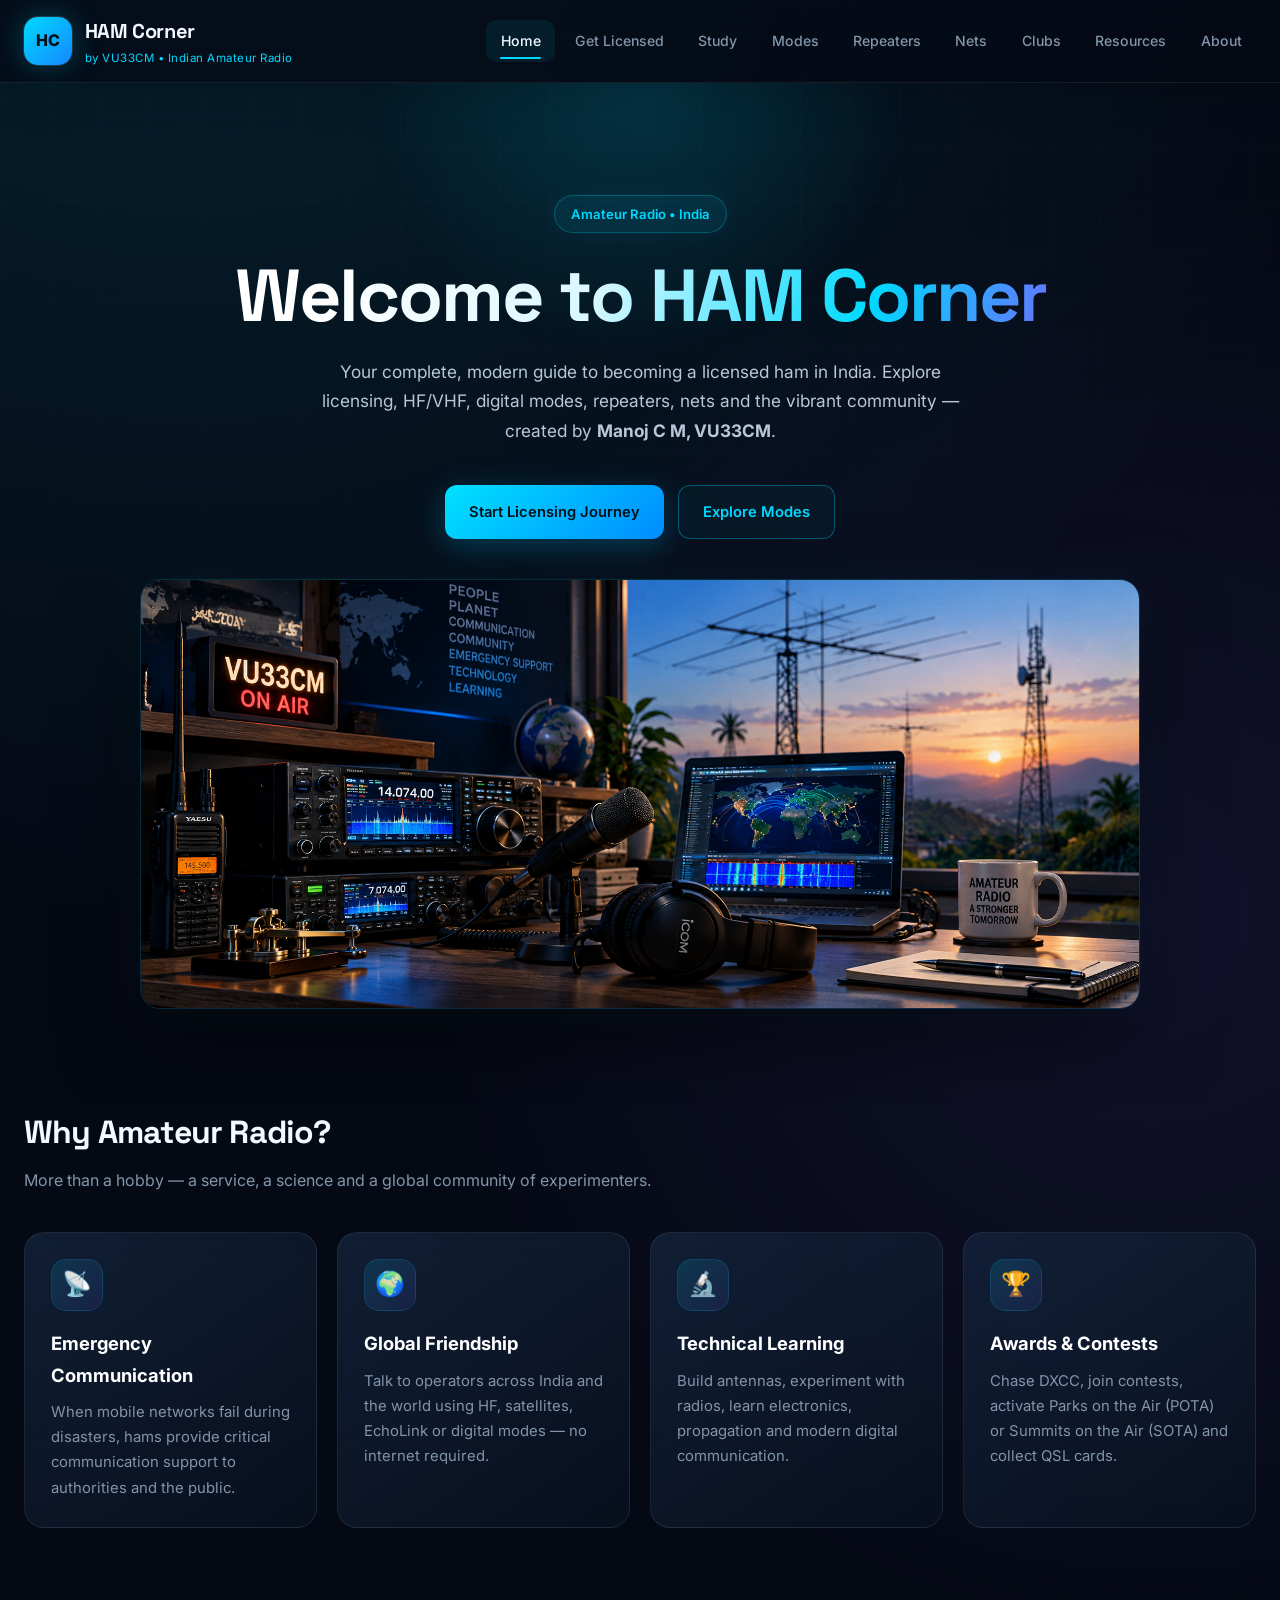
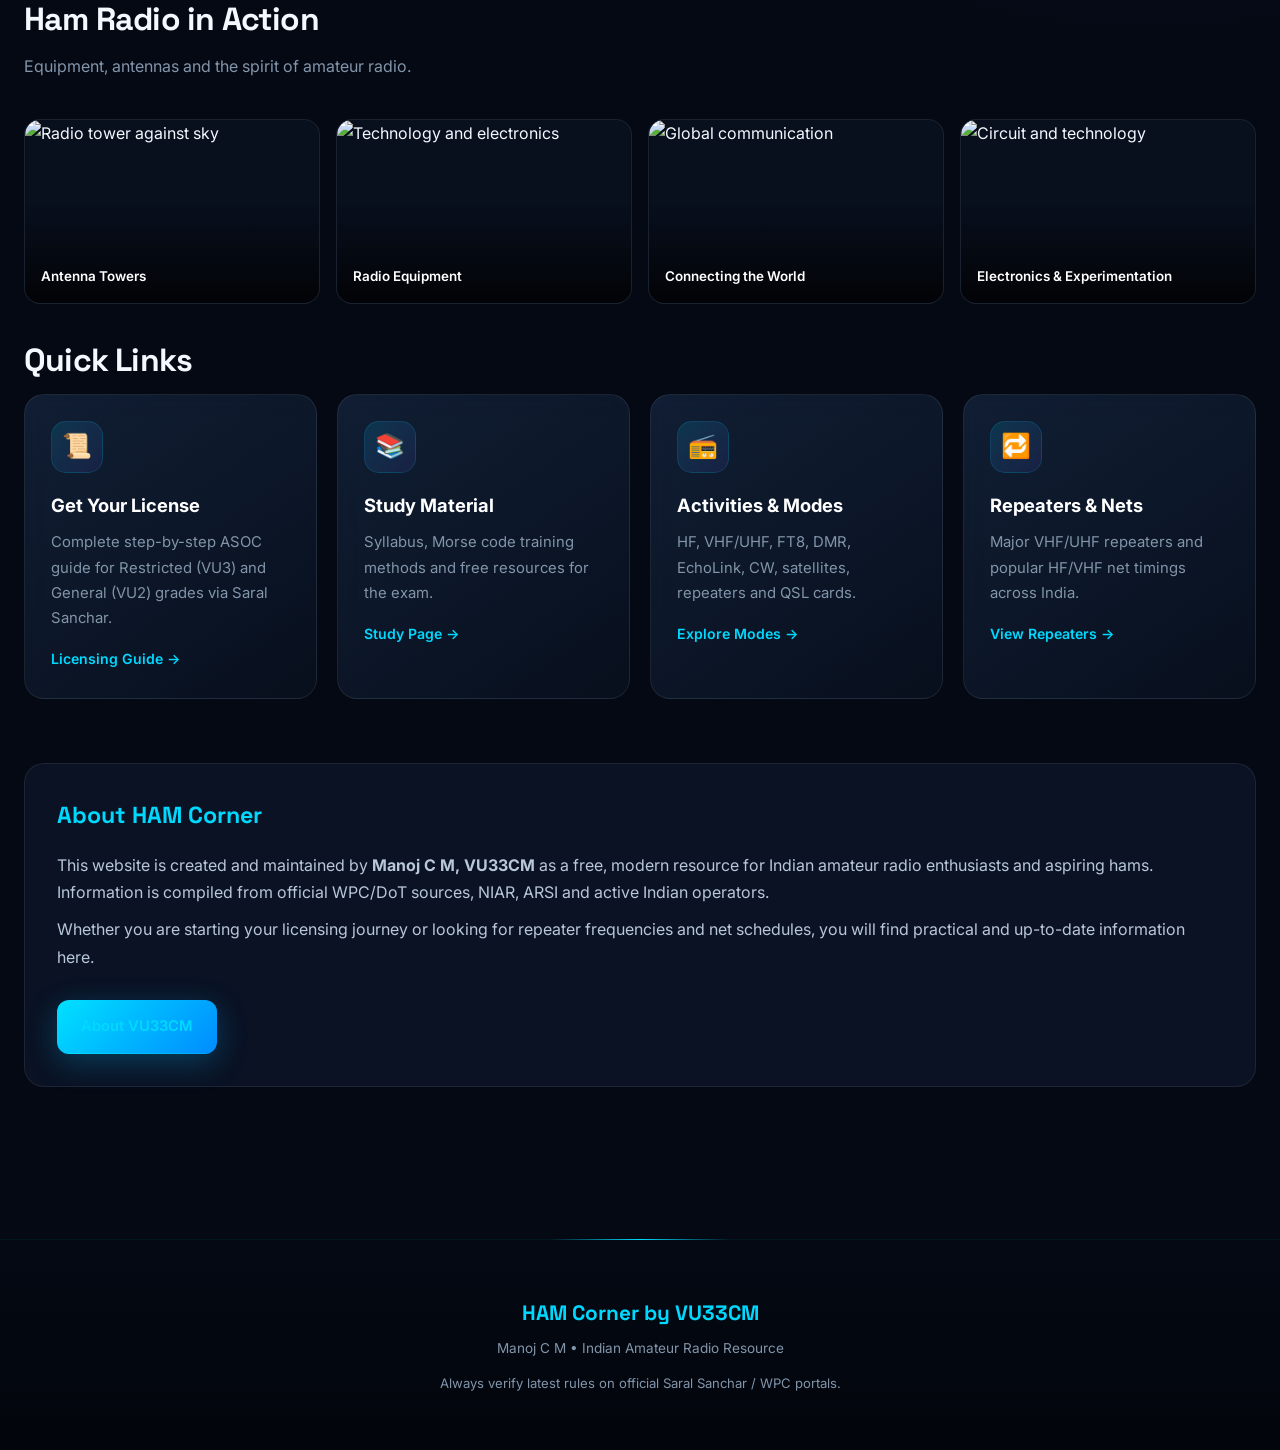
==== index.html @ abe18995 "Update index.html new image" ====
<!DOCTYPE html>
<html lang="en">
<head>
  <meta charset="UTF-8">
  <meta name="viewport" content="width=device-width, initial-scale=1.0">

  <title>HAM Corner by VU33CM – Indian Amateur Radio</title>

  <meta name="description"
        content="HAM Corner by VU33CM – Complete guide for Indian Amateur Radio. Licensing, modes, repeaters, nets, study material and more.">

  <link rel="stylesheet" href="css/style.css">
</head>

<body>

  <!-- ================= HEADER ================= -->

  <header>
    <div class="nav-container">

      <a href="index.html" class="logo">

        <div class="logo-icon">HC</div>

        <div class="logo-text">
          <h1>HAM Corner</h1>
          <span>by VU33CM • Indian Amateur Radio</span>
        </div>

      </a>

      <nav>
        <ul>
          <li>
            <a href="index.html" class="active">Home</a>
          </li>

          <li>
            <a href="licensing.html">Get Licensed</a>
          </li>

          <li>
            <a href="study.html">Study</a>
          </li>

          <li>
            <a href="activities.html">Modes</a>
          </li>

          <li>
            <a href="repeaters.html">Repeaters</a>
          </li>

          <li>
            <a href="nets.html">Nets</a>
          </li>

          <li>
            <a href="clubs.html">Clubs</a>
          </li>

          <li>
            <a href="resources.html">Resources</a>
          </li>

          <li>
            <a href="about.html">About</a>
          </li>
        </ul>
      </nav>

    </div>
  </header>


  <!-- ================= HERO ================= -->

  <section class="hero">

    <div class="hero-content">

      <div class="hero-badge">
        Amateur Radio • India
      </div>

      <h2>
        Welcome to HAM Corner
      </h2>

      <p>
        Your complete, modern guide to becoming a licensed ham in India.
        Explore licensing, HF/VHF, digital modes, repeaters, nets and the
        vibrant community — created by
        <strong>Manoj C M, VU33CM</strong>.
      </p>

      <div class="hero-btns">

        <a href="licensing.html" class="btn btn-primary">
          Start Licensing Journey
        </a>

        <a href="activities.html" class="btn btn-outline">
          Explore Modes
        </a>

      </div>

    </div>


    <!-- NEW HERO IMAGE -->

    <div class="hero-img">

      <img
        src="Home.png"
        alt="VU33CM Amateur Radio Station"
        loading="eager">

    </div>

  </section>


  <!-- ================= MAIN CONTENT ================= -->

  <main>

    <!-- WHY AMATEUR RADIO -->

    <h2 class="section-title">
      Why Amateur Radio?
    </h2>

    <p class="section-subtitle">
      More than a hobby — a service, a science and a global community of experimenters.
    </p>


    <div class="cards">

      <div class="card">

        <div class="card-icon">📡</div>

        <h3>
          Emergency Communication
        </h3>

        <p>
          When mobile networks fail during disasters, hams provide
          critical communication support to authorities and the public.
        </p>

      </div>


      <div class="card">

        <div class="card-icon">🌍</div>

        <h3>
          Global Friendship
        </h3>

        <p>
          Talk to operators across India and the world using HF,
          satellites, EchoLink or digital modes — no internet required.
        </p>

      </div>


      <div class="card">

        <div class="card-icon">🔬</div>

        <h3>
          Technical Learning
        </h3>

        <p>
          Build antennas, experiment with radios, learn electronics,
          propagation and modern digital communication.
        </p>

      </div>


      <div class="card">

        <div class="card-icon">🏆</div>

        <h3>
          Awards & Contests
        </h3>

        <p>
          Chase DXCC, join contests, activate Parks on the Air (POTA)
          or Summits on the Air (SOTA) and collect QSL cards.
        </p>

      </div>

    </div>


    <!-- ================= HAM RADIO IN ACTION ================= -->

    <h2 class="section-title">
      Ham Radio in Action
    </h2>

    <p class="section-subtitle">
      Equipment, antennas and the spirit of amateur radio.
    </p>


    <div class="img-grid">

      <div class="img-card">

        <img
          src="https://images.unsplash.com/photo-1558618666-fcd25c85f82e?w=600&q=80"
          alt="Radio tower against sky"
          loading="lazy">

        <div class="caption">
          Antenna Towers
        </div>

      </div>


      <div class="img-card">

        <img
          src="https://images.unsplash.com/photo-1581091226825-a6a2a5aee158?w=600&q=80"
          alt="Technology and electronics"
          loading="lazy">

        <div class="caption">
          Radio Equipment
        </div>

      </div>


      <div class="img-card">

        <img
          src="https://images.unsplash.com/photo-1451187580459-43490279c0fa?w=600&q=80"
          alt="Global communication"
          loading="lazy">

        <div class="caption">
          Connecting the World
        </div>

      </div>


      <div class="img-card">

        <img
          src="https://images.unsplash.com/photo-1518770660439-4636190af475?w=600&q=80"
          alt="Circuit and technology"
          loading="lazy">

        <div class="caption">
          Electronics & Experimentation
        </div>

      </div>

    </div>


    <!-- ================= QUICK LINKS ================= -->

    <h2 class="section-title">
      Quick Links
    </h2>


    <div class="cards">

      <div class="card">

        <div class="card-icon">📜</div>

        <h3>
          Get Your License
        </h3>

        <p>
          Complete step-by-step ASOC guide for Restricted (VU3)
          and General (VU2) grades via Saral Sanchar.
        </p>

        <a href="licensing.html">
          Licensing Guide →
        </a>

      </div>


      <div class="card">

        <div class="card-icon">📚</div>

        <h3>
          Study Material
        </h3>

        <p>
          Syllabus, Morse code training methods and free resources
          for the exam.
        </p>

        <a href="study.html">
          Study Page →
        </a>

      </div>


      <div class="card">

        <div class="card-icon">📻</div>

        <h3>
          Activities & Modes
        </h3>

        <p>
          HF, VHF/UHF, FT8, DMR, EchoLink, CW, satellites,
          repeaters and QSL cards.
        </p>

        <a href="activities.html">
          Explore Modes →
        </a>

      </div>


      <div class="card">

        <div class="card-icon">🔁</div>

        <h3>
          Repeaters & Nets
        </h3>

        <p>
          Major VHF/UHF repeaters and popular HF/VHF net timings
          across India.
        </p>

        <a href="repeaters.html">
          View Repeaters →
        </a>

      </div>

    </div>


    <!-- ================= ABOUT ================= -->

    <div class="content-block">

      <h2>
        About HAM Corner
      </h2>

      <p>
        This website is created and maintained by
        <strong>Manoj C M, VU33CM</strong> as a free, modern resource
        for Indian amateur radio enthusiasts and aspiring hams.
        Information is compiled from official WPC/DoT sources,
        NIAR, ARSI and active Indian operators.
      </p>

      <p>
        Whether you are starting your licensing journey or looking
        for repeater frequencies and net schedules, you will find
        practical and up-to-date information here.
      </p>

      <a
        href="about.html"
        class="btn btn-primary"
        style="margin-top:1.2rem;">

        About VU33CM

      </a>

    </div>

  </main>


  <!-- ================= FOOTER ================= -->

  <footer>

    <p class="callsign">
      HAM Corner by VU33CM
    </p>

    <p>
      Manoj C M • Indian Amateur Radio Resource
    </p>

    <p style="margin-top:0.7rem;font-size:0.82rem;">

      Always verify latest rules on official
      Saral Sanchar / WPC portals.

    </p>

  </footer>


</body>
</html>
---- css/style.css ----
/* =========================================================
   HAM CORNER by VU33CM
   Modern 2026 Dark Tech / Amateur Radio Theme
   ========================================================= */

@import url('https://fonts.googleapis.com/css2?family=Inter:wght@400;500;600;700;800&family=Space+Grotesk:wght@500;600;700&display=swap');

:root {
    --bg: #050914;
    --bg-soft: #080f1d;
    --bg-card: rgba(14, 25, 45, 0.72);

    --card-border: rgba(255, 255, 255, 0.08);
    --card-border-hover: rgba(0, 212, 255, 0.35);

    --accent: #00d9ff;
    --accent-blue: #1687ff;
    --accent-purple: #7c5cff;

    --text: #f4f8ff;
    --text-soft: #b8c7d9;
    --muted: #8295aa;

    --success: #00e676;
    --warning: #ffc107;

    --glow: rgba(0, 217, 255, 0.25);
    --glow-strong: rgba(0, 217, 255, 0.45);

    --radius: 20px;
    --radius-small: 12px;

    --shadow:
        0 20px 60px rgba(0, 0, 0, 0.45);

    --transition:
        all 0.35s cubic-bezier(0.22, 1, 0.36, 1);
}


/* =========================================================
   RESET
   ========================================================= */

* {
    margin: 0;
    padding: 0;
    box-sizing: border-box;
}

html {
    scroll-behavior: smooth;
    scroll-padding-top: 90px;
}

body {
    font-family: 'Inter', 'Segoe UI', system-ui, sans-serif;
    background:
        radial-gradient(
            circle at 15% -10%,
            rgba(0, 217, 255, 0.13),
            transparent 35%
        ),
        radial-gradient(
            circle at 90% 30%,
            rgba(124, 92, 255, 0.10),
            transparent 30%
        ),
        var(--bg);

    color: var(--text);
    line-height: 1.7;
    min-height: 100vh;
    overflow-x: hidden;
}


/* =========================================================
   BACKGROUND EFFECT
   ========================================================= */

body::before {
    content: "";
    position: fixed;
    inset: 0;

    background-image:
        linear-gradient(
            rgba(255, 255, 255, 0.018) 1px,
            transparent 1px
        ),
        linear-gradient(
            90deg,
            rgba(255, 255, 255, 0.018) 1px,
            transparent 1px
        );

    background-size: 50px 50px;

    mask-image: linear-gradient(
        to bottom,
        black,
        transparent 90%
    );

    pointer-events: none;
    z-index: -2;
}


/* =========================================================
   HEADER
   ========================================================= */

header {
    position: sticky;
    top: 0;
    z-index: 1000;

    background: rgba(5, 9, 20, 0.72);

    backdrop-filter: blur(22px);
    -webkit-backdrop-filter: blur(22px);

    border-bottom: 1px solid rgba(255, 255, 255, 0.07);

    box-shadow:
        0 10px 40px rgba(0, 0, 0, 0.18);
}

.nav-container {
    max-width: 1280px;
    margin: auto;

    padding: 0.85rem 1.5rem;

    display: flex;
    justify-content: space-between;
    align-items: center;

    gap: 2rem;
}


/* =========================================================
   LOGO
   ========================================================= */

.logo {
    display: flex;
    align-items: center;
    gap: 0.8rem;

    text-decoration: none;
    color: var(--text);
}

.logo-icon {
    width: 48px;
    height: 48px;

    display: flex;
    align-items: center;
    justify-content: center;

    border-radius: 14px;

    background:
        linear-gradient(
            135deg,
            var(--accent),
            var(--accent-blue)
        );

    color: #021018;

    font-weight: 800;

    box-shadow:
        0 0 0 1px rgba(255,255,255,0.12),
        0 0 30px var(--glow);

    transition: var(--transition);
}

.logo:hover .logo-icon {
    transform: translateY(-2px) rotate(-5deg) scale(1.06);

    box-shadow:
        0 0 40px var(--glow-strong);
}

.logo-text h1 {
    font-family: 'Space Grotesk', sans-serif;

    font-size: 1.25rem;
    font-weight: 700;

    letter-spacing: -0.4px;
}

.logo-text span {
    display: block;

    margin-top: 1px;

    font-size: 0.72rem;
    color: var(--accent);

    letter-spacing: 0.5px;
}


/* =========================================================
   NAVIGATION
   ========================================================= */

nav ul {
    display: flex;

    list-style: none;

    gap: 0.35rem;

    flex-wrap: wrap;
}

nav a {
    position: relative;

    display: block;

    padding: 0.55rem 0.9rem;

    border-radius: 10px;

    color: var(--muted);

    text-decoration: none;

    font-size: 0.88rem;
    font-weight: 500;

    transition: var(--transition);
}

nav a::after {
    content: "";

    position: absolute;

    left: 20%;
    right: 20%;
    bottom: 3px;

    height: 2px;

    background: var(--accent);

    transform: scaleX(0);

    transition: var(--transition);

    border-radius: 10px;
}

nav a:hover,
nav a.active {
    color: var(--text);

    background: rgba(0, 217, 255, 0.08);
}

nav a:hover::after,
nav a.active::after {
    transform: scaleX(1);
}


/* =========================================================
   HERO
   ========================================================= */

.hero {
    position: relative;

    padding:
        7rem
        1.5rem
        6rem;

    text-align: center;

    overflow: hidden;
}

.hero::before {
    content: "";

    position: absolute;

    width: 600px;
    height: 600px;

    top: -300px;
    left: 50%;

    transform: translateX(-50%);

    background:
        radial-gradient(
            circle,
            rgba(0, 217, 255, 0.15),
            transparent 65%
        );

    filter: blur(10px);

    pointer-events: none;
}

.hero-content {
    position: relative;

    max-width: 900px;

    margin: auto;

    z-index: 2;
}

.hero-badge {
    display: inline-flex;
    align-items: center;
    gap: 0.45rem;

    padding: 0.45rem 1rem;

    border-radius: 50px;

    background:
        rgba(0, 217, 255, 0.08);

    border:
        1px solid rgba(0, 217, 255, 0.25);

    color: var(--accent);

    font-size: 0.82rem;
    font-weight: 600;

    margin-bottom: 1.5rem;

    box-shadow:
        0 0 25px rgba(0,217,255,0.06);
}

.hero h2 {
    font-family: 'Space Grotesk', sans-serif;

    font-size:
        clamp(2.4rem, 7vw, 4.6rem);

    line-height: 1.05;

    letter-spacing: -2px;

    font-weight: 700;

    margin-bottom: 1.4rem;

    background:
        linear-gradient(
            110deg,
            #ffffff 15%,
            #d9f8ff 45%,
            var(--accent) 75%,
            #7c5cff
        );

    -webkit-background-clip: text;
    background-clip: text;

    -webkit-text-fill-color: transparent;
}

.hero p {
    max-width: 680px;

    margin:
        0 auto
        2.5rem;

    color: var(--text-soft);

    font-size: 1.08rem;
}


/* =========================================================
   BUTTONS
   ========================================================= */

.hero-btns {
    display: flex;

    justify-content: center;

    gap: 0.9rem;

    flex-wrap: wrap;
}

.btn {
    display: inline-flex;

    align-items: center;
    justify-content: center;

    gap: 0.5rem;

    padding:
        0.85rem
        1.5rem;

    border-radius: 12px;

    font-size: 0.92rem;

    font-weight: 600;

    text-decoration: none;

    cursor: pointer;

    transition: var(--transition);

    position: relative;

    overflow: hidden;
}

.btn-primary {
    color: #021018;

    background:
        linear-gradient(
            135deg,
            #00e1ff,
            #008cff
        );

    box-shadow:
        0 8px 30px rgba(0, 190, 255, 0.25);
}

.btn-primary:hover {
    transform: translateY(-3px);

    box-shadow:
        0 14px 40px rgba(0, 190, 255, 0.4);
}

.btn-outline {
    color: var(--accent);

    background:
        rgba(0, 217, 255, 0.04);

    border:
        1px solid rgba(0, 217, 255, 0.35);

    backdrop-filter: blur(10px);
}

.btn-outline:hover {
    color: white;

    background:
        rgba(0, 217, 255, 0.10);

    border-color: var(--accent);

    transform: translateY(-3px);
}


/* =========================================================
   MAIN
   ========================================================= */

main {
    max-width: 1280px;

    margin: auto;

    padding:
        0
        1.5rem
        5rem;
}


/* =========================================================
   SECTION TITLES
   ========================================================= */

.section-title {
    font-family: 'Space Grotesk', sans-serif;

    font-size: 2rem;

    font-weight: 700;

    letter-spacing: -0.8px;

    margin-bottom: 0.45rem;
}

.section-subtitle {
    color: var(--muted);

    margin-bottom: 2.4rem;

    font-size: 1rem;
}


/* =========================================================
   CARDS
   ========================================================= */

.cards {
    display: grid;

    grid-template-columns:
        repeat(
            auto-fit,
            minmax(270px, 1fr)
        );

    gap: 1.25rem;

    margin-bottom: 4rem;
}

.card {
    position: relative;

    padding: 1.6rem;

    border-radius: var(--radius);

    background:
        linear-gradient(
            145deg,
            rgba(20, 36, 61, 0.78),
            rgba(9, 18, 33, 0.72)
        );

    border:
        1px solid var(--card-border);

    backdrop-filter: blur(14px);
    -webkit-backdrop-filter: blur(14px);

    overflow: hidden;

    transition: var(--transition);
}

.card::before {
    content: "";

    position: absolute;

    top: 0;
    left: 0;
    right: 0;

    height: 1px;

    background:
        linear-gradient(
            90deg,
            transparent,
            var(--accent),
            transparent
        );

    opacity: 0;

    transition: var(--transition);
}

.card:hover {
    transform: translateY(-7px);

    border-color:
        var(--card-border-hover);

    box-shadow:
        0 25px 60px rgba(0, 0, 0, 0.35),
        0 0 35px rgba(0, 217, 255, 0.07);

    background:
        linear-gradient(
            145deg,
            rgba(23, 43, 73, 0.88),
            rgba(10, 21, 39, 0.82)
        );
}

.card:hover::before {
    opacity: 1;
}


/* =========================================================
   CARD ICON
   ========================================================= */

.card-icon {
    width: 52px;
    height: 52px;

    display: flex;
    align-items: center;
    justify-content: center;

    margin-bottom: 1.1rem;

    border-radius: 15px;

    background:
        linear-gradient(
            135deg,
            rgba(0,217,255,0.14),
            rgba(124,92,255,0.10)
        );

    border:
        1px solid rgba(0,217,255,0.14);

    color: var(--accent);

    font-size: 1.5rem;

    transition: var(--transition);
}

.card:hover .card-icon {
    transform: scale(1.08) rotate(-3deg);

    box-shadow:
        0 0 25px rgba(0,217,255,0.18);
}

.card h3 {
    font-size: 1.15rem;

    color: #fff;

    margin-bottom: 0.55rem;
}

.card p {
    color: var(--muted);

    font-size: 0.93rem;
}

.card a {
    display: inline-flex;

    align-items: center;

    gap: 0.3rem;

    margin-top: 1rem;

    color: var(--accent);

    text-decoration: none;

    font-size: 0.88rem;

    font-weight: 600;

    transition: var(--transition);
}

.card a:hover {
    gap: 0.65rem;
}


/* =========================================================
   CONTENT BLOCK
   ========================================================= */

.content-block {
    margin-bottom: 1.5rem;

    padding: 2rem;

    border-radius: var(--radius);

    background:
        rgba(14, 25, 45, 0.68);

    border:
        1px solid var(--card-border);

    backdrop-filter: blur(14px);

    transition: var(--transition);
}

.content-block:hover {
    border-color:
        rgba(0, 217, 255, 0.18);

    box-shadow:
        0 20px 50px rgba(0,0,0,0.18);
}

.content-block h2 {
    color: var(--accent);

    font-family: 'Space Grotesk', sans-serif;

    font-size: 1.45rem;

    margin-bottom: 1rem;
}

.content-block h3 {
    color: #fff;

    margin:
        1.5rem
        0
        0.6rem;

    font-size: 1.1rem;
}

.content-block p,
.content-block li {
    color: var(--text-soft);

    margin-bottom: 0.65rem;
}

.content-block ul,
.content-block ol {
    padding-left: 1.3rem;
}

.content-block a {
    color: var(--accent);

    text-decoration: none;

    border-bottom:
        1px solid transparent;

    transition: var(--transition);
}

.content-block a:hover {
    border-bottom-color: var(--accent);
}


/* =========================================================
   IMAGE GRID
   ========================================================= */

.img-grid {
    display: grid;

    grid-template-columns:
        repeat(
            auto-fit,
            minmax(240px, 1fr)
        );

    gap: 1rem;

    margin: 1.8rem 0;
}

.img-card {
    position: relative;

    aspect-ratio: 16 / 10;

    overflow: hidden;

    border-radius: 16px;

    background: var(--bg-soft);

    border:
        1px solid var(--card-border);

    transition: var(--transition);
}

.img-card::after {
    content: "";

    position: absolute;

    inset: 0;

    background:
        linear-gradient(
            180deg,
            transparent 45%,
            rgba(0,0,0,0.8)
        );

    pointer-events: none;
}

.img-card:hover {
    transform: translateY(-5px) scale(1.015);

    border-color:
        rgba(0,217,255,0.3);

    box-shadow:
        0 20px 45px rgba(0,0,0,0.4);
}

.img-card img {
    width: 100%;
    height: 100%;

    object-fit: cover;

    display: block;

    transition:
        transform 0.6s
        cubic-bezier(0.22,1,0.36,1);
}

.img-card:hover img {
    transform: scale(1.08);
}

.img-card .caption {
    position: absolute;

    left: 0;
    right: 0;
    bottom: 0;

    z-index: 2;

    padding:
        1.2rem
        1rem
        0.9rem;

    color: white;

    font-size: 0.84rem;

    font-weight: 600;
}


/* =========================================================
   HERO IMAGE
   ========================================================= */

.hero-img {
    width: 100%;

    max-width: 1000px;

    margin:
        2.5rem
        auto
        0;

    border-radius: 20px;

    overflow: hidden;

    border:
        1px solid rgba(0,217,255,0.16);

    box-shadow:
        0 30px 80px rgba(0,0,0,0.5),
        0 0 50px rgba(0,217,255,0.06);
}

.hero-img img {
    width: 100%;

    display: block;

    aspect-ratio: 21 / 9;

    object-fit: cover;
}


/* =========================================================
   TABLE
   ========================================================= */

.table-wrap {
    overflow-x: auto;

    margin: 1.5rem 0;

    border-radius: 14px;

    border:
        1px solid var(--card-border);
}

table {
    width: 100%;

    border-collapse: collapse;

    background:
        rgba(7, 15, 28, 0.7);
}

th,
td {
    padding:
        0.95rem
        1.1rem;

    text-align: left;

    border-bottom:
        1px solid rgba(255,255,255,0.05);
}

th {
    background:
        rgba(0,217,255,0.08);

    color: var(--accent);

    font-size: 0.78rem;

    text-transform: uppercase;

    letter-spacing: 0.6px;
}

td {
    color: var(--text-soft);

    font-size: 0.9rem;
}

tr {
    transition: var(--transition);
}

tr:hover td {
    background:
        rgba(0,217,255,0.045);
}


/* =========================================================
   STEPS
   ========================================================= */

.steps {
    counter-reset: step;
}

.step {
    position: relative;

    padding-left: 4rem;

    margin-bottom: 2rem;
}

.step::before {
    counter-increment: step;

    content: counter(step);

    position: absolute;

    left: 0;
    top: 0;

    width: 2.7rem;
    height: 2.7rem;

    display: flex;
    align-items: center;
    justify-content: center;

    border-radius: 50%;

    color: #021018;

    font-weight: 800;

    background:
        linear-gradient(
            135deg,
            var(--accent),
            var(--accent-blue)
        );

    box-shadow:
        0 0 25px rgba(0,217,255,0.25);
}

.step h3 {
    margin-top: 0.2rem !important;
}


/* =========================================================
   FOOTER
   ========================================================= */

footer {
    position: relative;

    padding:
        3.5rem
        1.5rem;

    text-align: center;

    background:
        linear-gradient(
            180deg,
            #040914,
            #02050b
        );

    border-top:
        1px solid rgba(0,217,255,0.08);

    margin-top: 3rem;
}

footer::before {
    content: "";

    position: absolute;

    top: -1px;
    left: 50%;

    width: 180px;
    height: 1px;

    transform: translateX(-50%);

    background:
        linear-gradient(
            90deg,
            transparent,
            var(--accent),
            transparent
        );
}

footer .callsign {
    color: var(--accent);

    font-family: 'Space Grotesk', sans-serif;

    font-size: 1.3rem;

    font-weight: 700;

    margin-bottom: 0.4rem;
}

footer p {
    color: var(--muted);

    font-size: 0.85rem;
}


/* =========================================================
   SCROLLBAR
   ========================================================= */

::-webkit-scrollbar {
    width: 9px;
}

::-webkit-scrollbar-track {
    background: #030711;
}

::-webkit-scrollbar-thumb {
    background:
        linear-gradient(
            var(--accent-blue),
            var(--accent)
        );

    border-radius: 20px;
}

::-webkit-scrollbar-thumb:hover {
    background: var(--accent);
}


/* =========================================================
   TEXT SELECTION
   ========================================================= */

::selection {
    background: rgba(0,217,255,0.25);

    color: white;
}


/* =========================================================
   MOBILE
   ========================================================= */

@media (max-width: 768px) {

    .nav-container {
        flex-direction: column;

        align-items: flex-start;

        gap: 0.8rem;
    }

    nav {
        width: 100%;

        overflow-x: auto;
    }

    nav ul {
        flex-wrap: nowrap;

        width: max-content;
    }

    nav a {
        font-size: 0.82rem;

        padding:
            0.45rem
            0.7rem;
    }

    .hero {
        padding:
            4.5rem
            1rem
            4rem;
    }

    .hero h2 {
        font-size:
            clamp(2.2rem, 12vw, 3.5rem);

        letter-spacing: -1.3px;
    }

    .hero p {
        font-size: 0.98rem;
    }

    main {
        padding:
            0
            1rem
            3rem;
    }

    .section-title {
        font-size: 1.65rem;
    }

    .content-block {
        padding: 1.35rem;
    }

    .cards {
        grid-template-columns: 1fr;

        gap: 1rem;
    }

    .img-grid {
        grid-template-columns: 1fr;
    }

    .hero-img img {
        aspect-ratio: 16 / 10;
    }
}


/* =========================================================
   REDUCED MOTION
   ========================================================= */

@media (prefers-reduced-motion: reduce) {

    *,
    *::before,
    *::after {
        scroll-behavior: auto !important;

        transition-duration: 0.01ms !important;

        animation-duration: 0.01ms !important;
    }
}
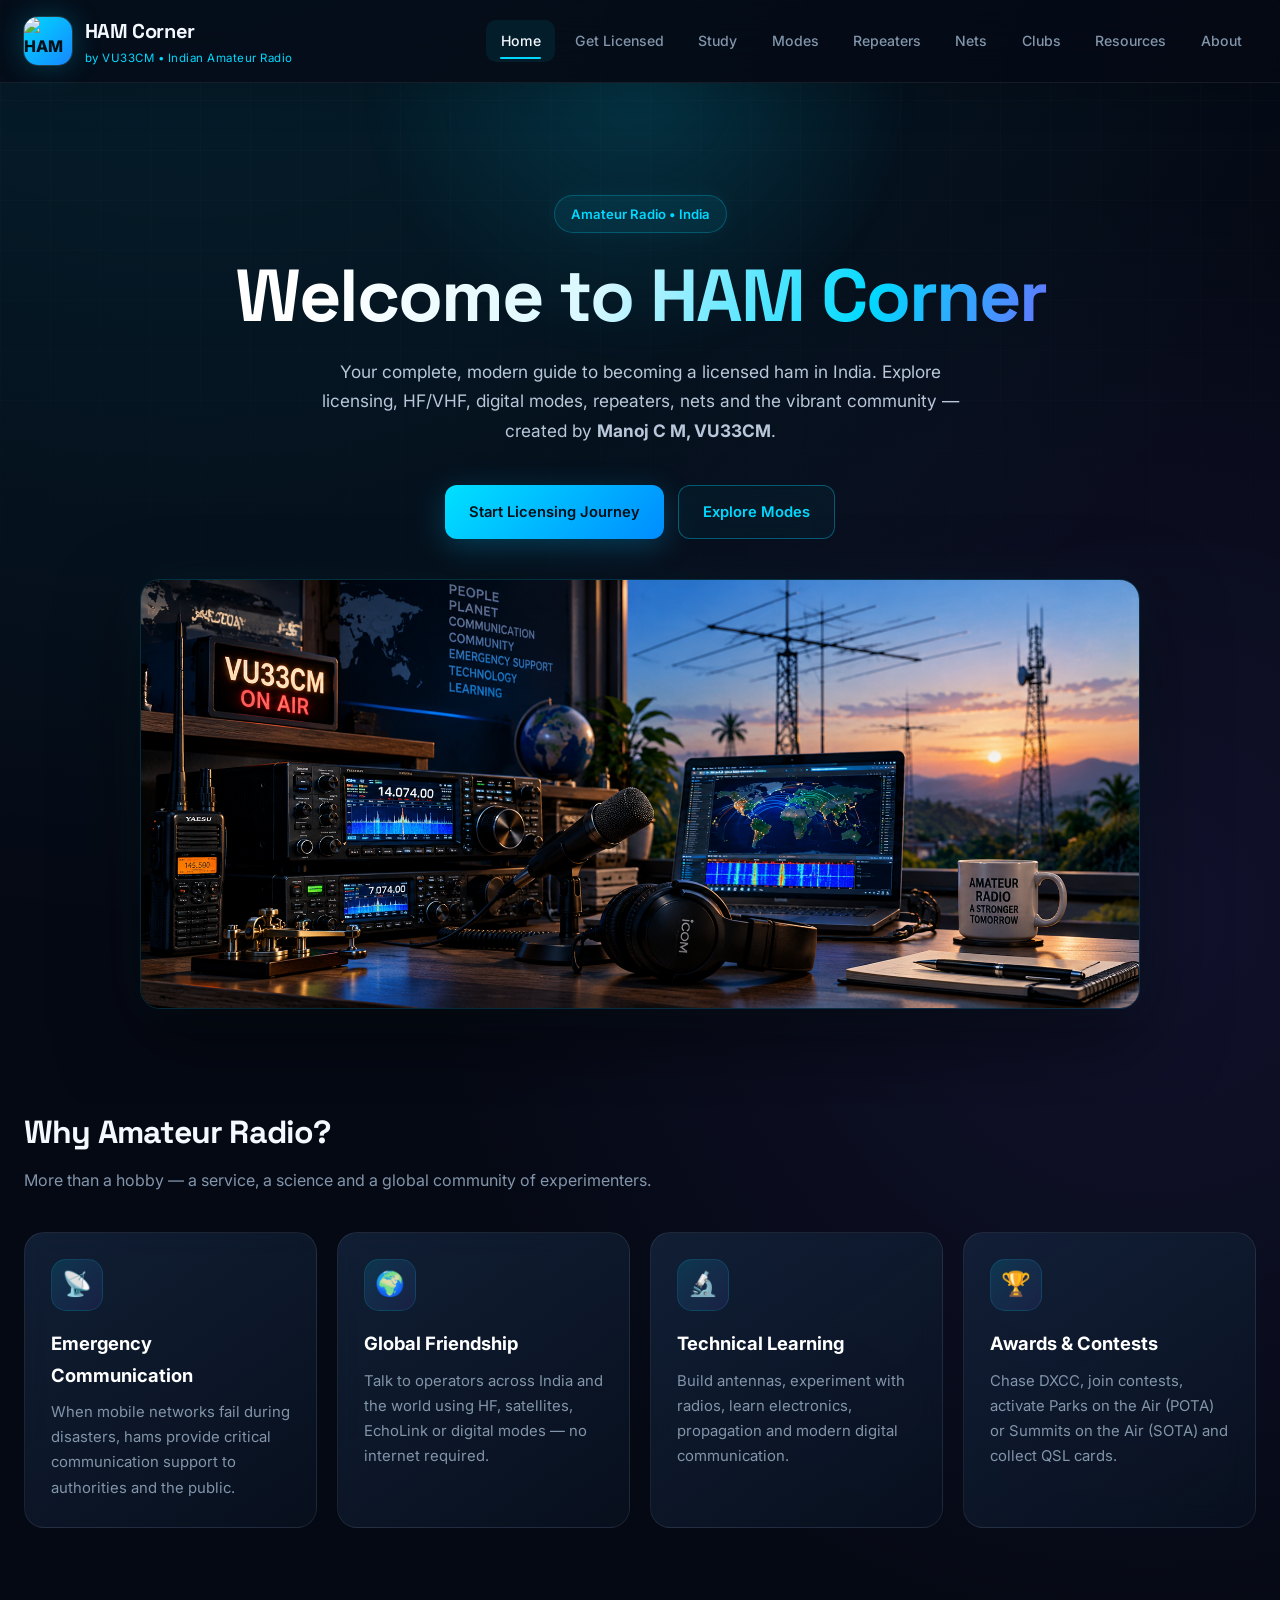
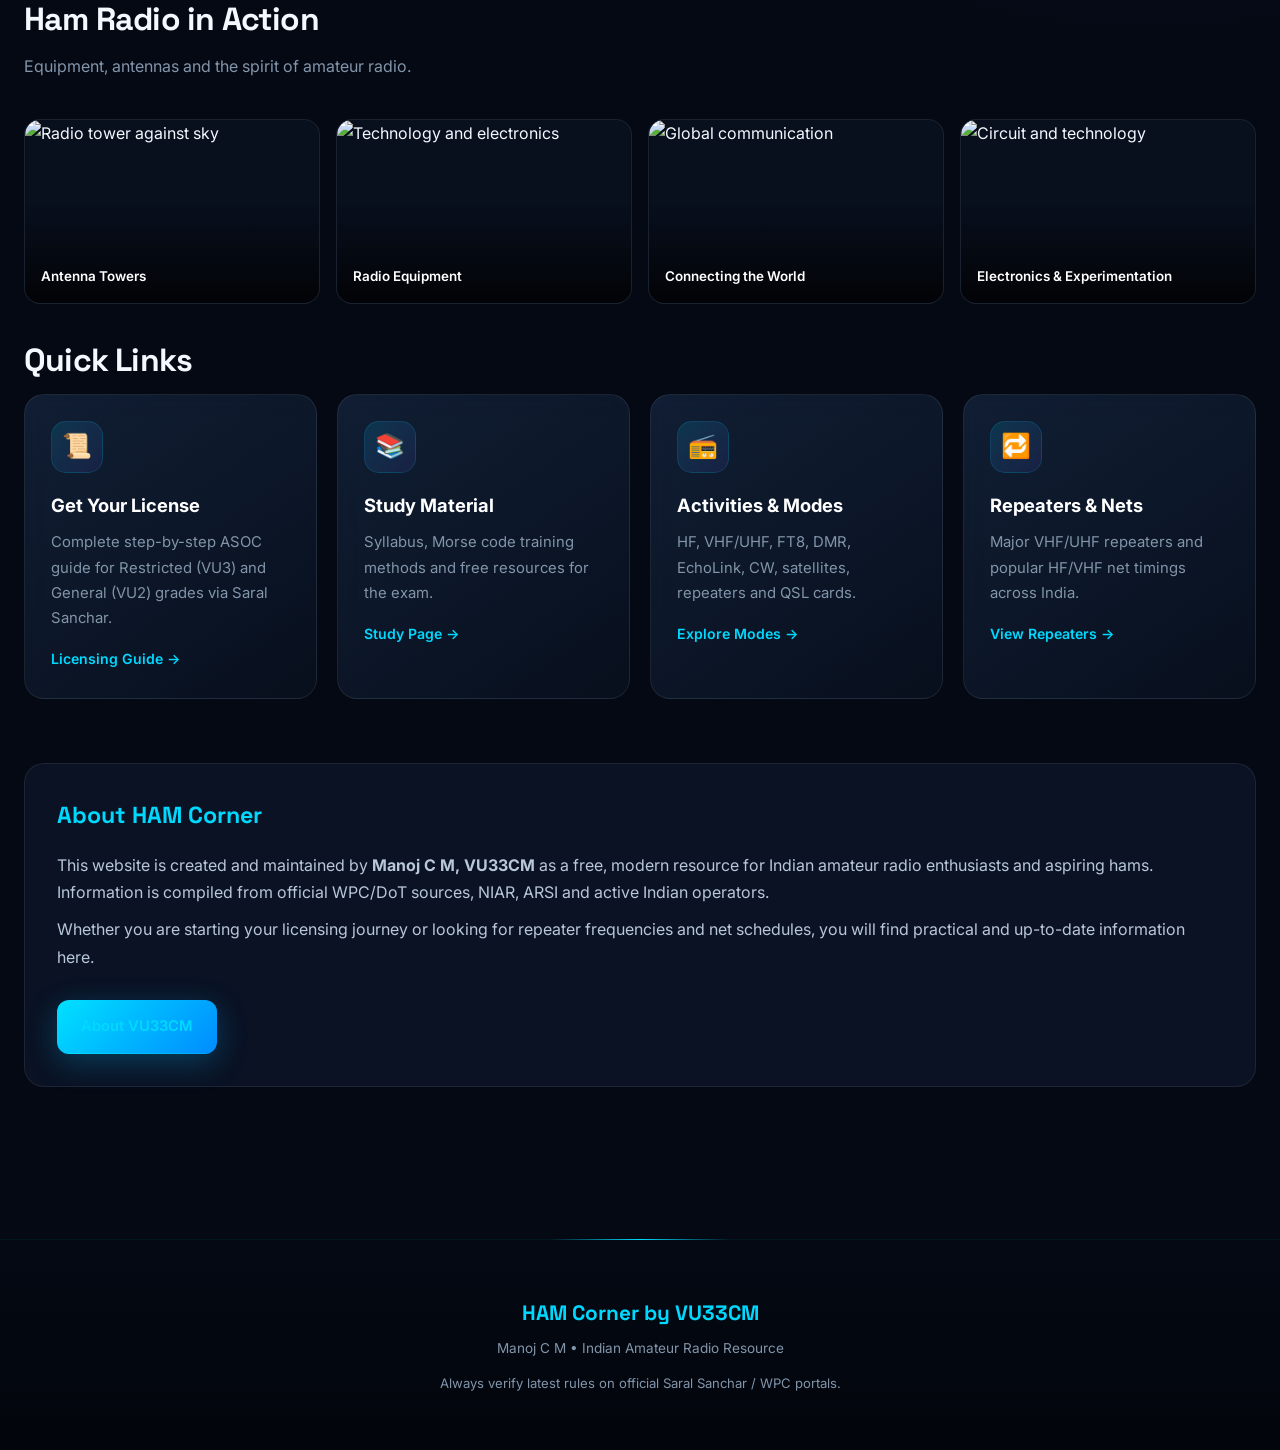
==== commit 1a5fd5b0: "Update index.html" ====
--- a/index.html
+++ b/index.html
@@ -21,7 +21,13 @@
 
       <a href="index.html" class="logo">
 
-        <div class="logo-icon">HC</div>
+        <!-- WEBSITE LOGO -->
+        <div class="logo-icon">
+          <img
+            src="logo.png"
+            alt="HAM Corner VU33CM Logo"
+            style="width:100%;height:100%;object-fit:contain;border-radius:inherit;">
+        </div>
 
         <div class="logo-text">
           <h1>HAM Corner</h1>
@@ -30,8 +36,12 @@
 
       </a>
 
+
+      <!-- NAVIGATION -->
+
       <nav>
         <ul>
+
           <li>
             <a href="index.html" class="active">Home</a>
           </li>
@@ -67,6 +77,7 @@
           <li>
             <a href="about.html">About</a>
           </li>
+
         </ul>
       </nav>
 
@@ -110,7 +121,7 @@
     </div>
 
 
-    <!-- NEW HERO IMAGE -->
+    <!-- NEW HAM RADIO HERO IMAGE -->
 
     <div class="hero-img">
 
@@ -128,6 +139,7 @@
 
   <main>
 
+
     <!-- WHY AMATEUR RADIO -->
 
     <h2 class="section-title">
@@ -141,6 +153,7 @@
 
     <div class="cards">
 
+
       <div class="card">
 
         <div class="card-icon">📡</div>
@@ -219,6 +232,7 @@
 
 
     <div class="img-grid">
+
 
       <div class="img-card">
 
@@ -287,6 +301,7 @@
 
     <div class="cards">
 
+
       <div class="card">
 
         <div class="card-icon">📜</div>
@@ -369,7 +384,7 @@
     </div>
 
 
-    <!-- ================= ABOUT ================= -->
+    <!-- ================= ABOUT HAM CORNER ================= -->
 
     <div class="content-block">
 
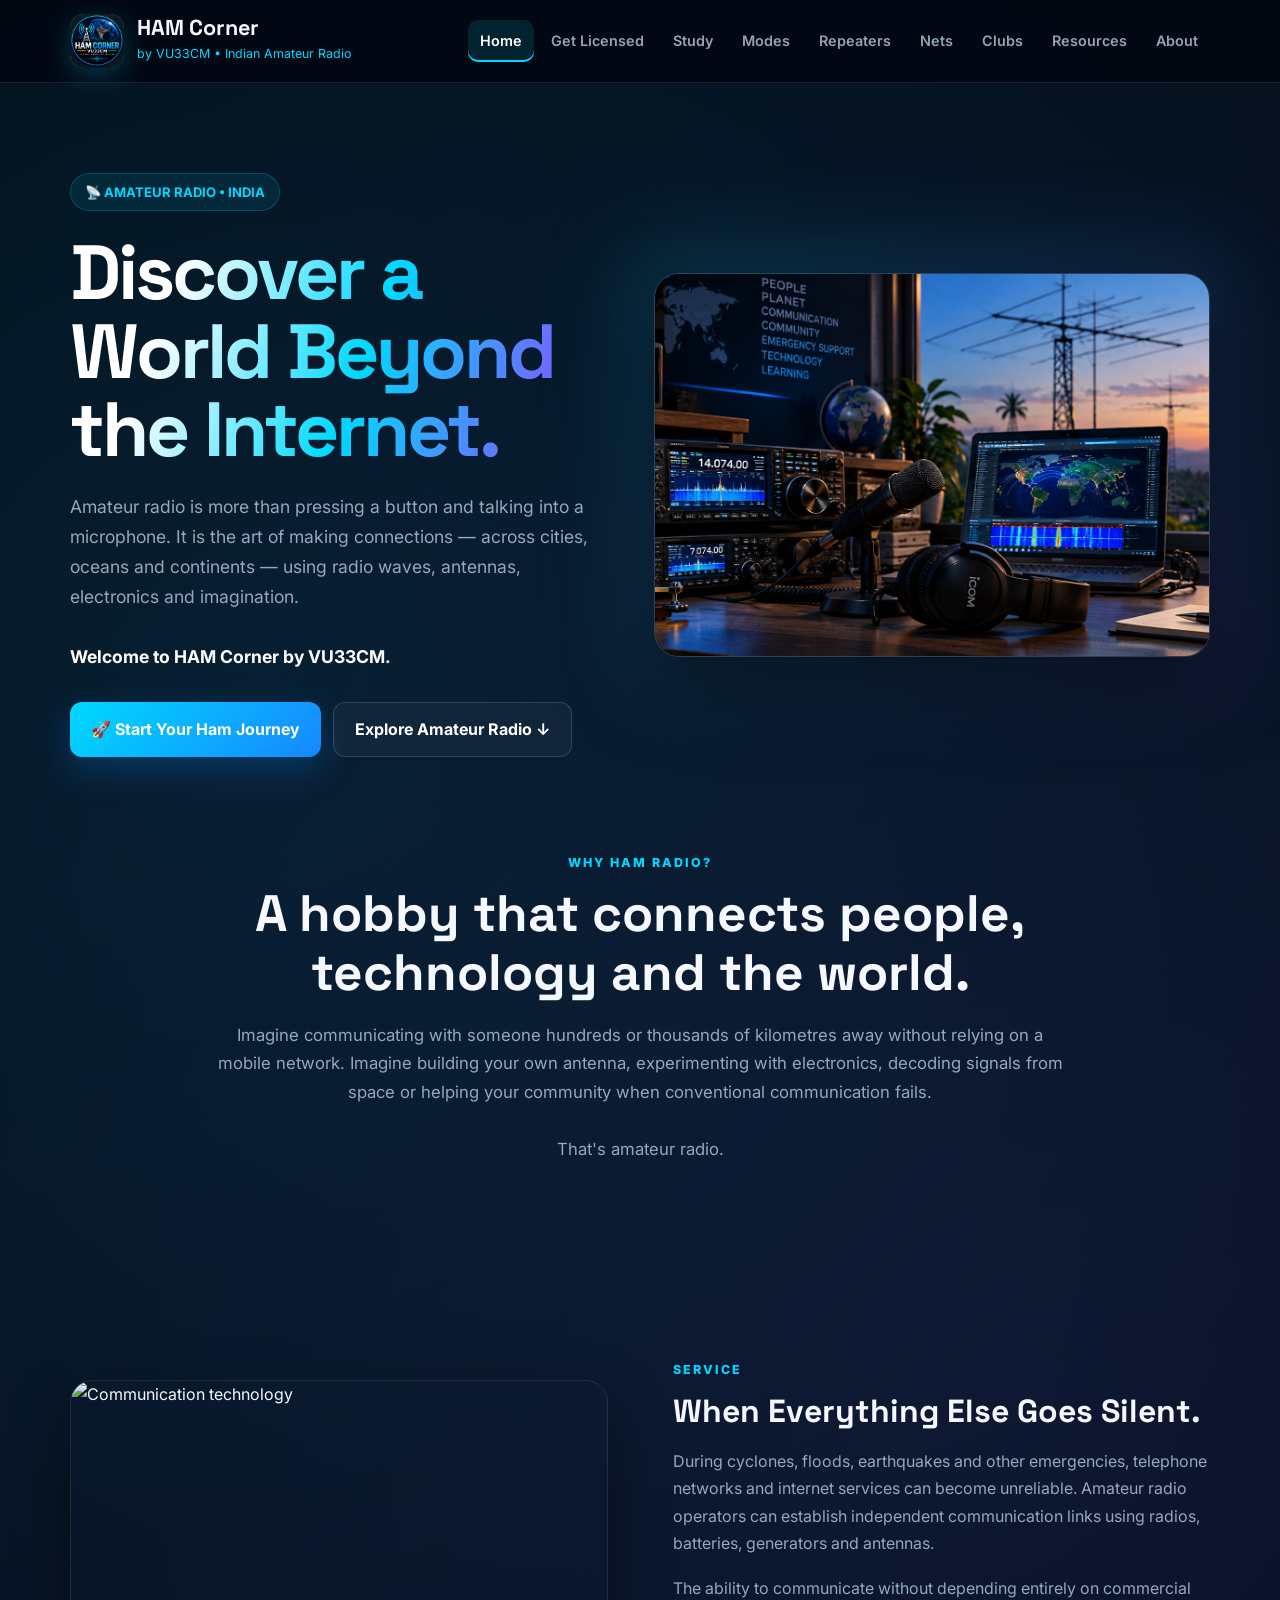
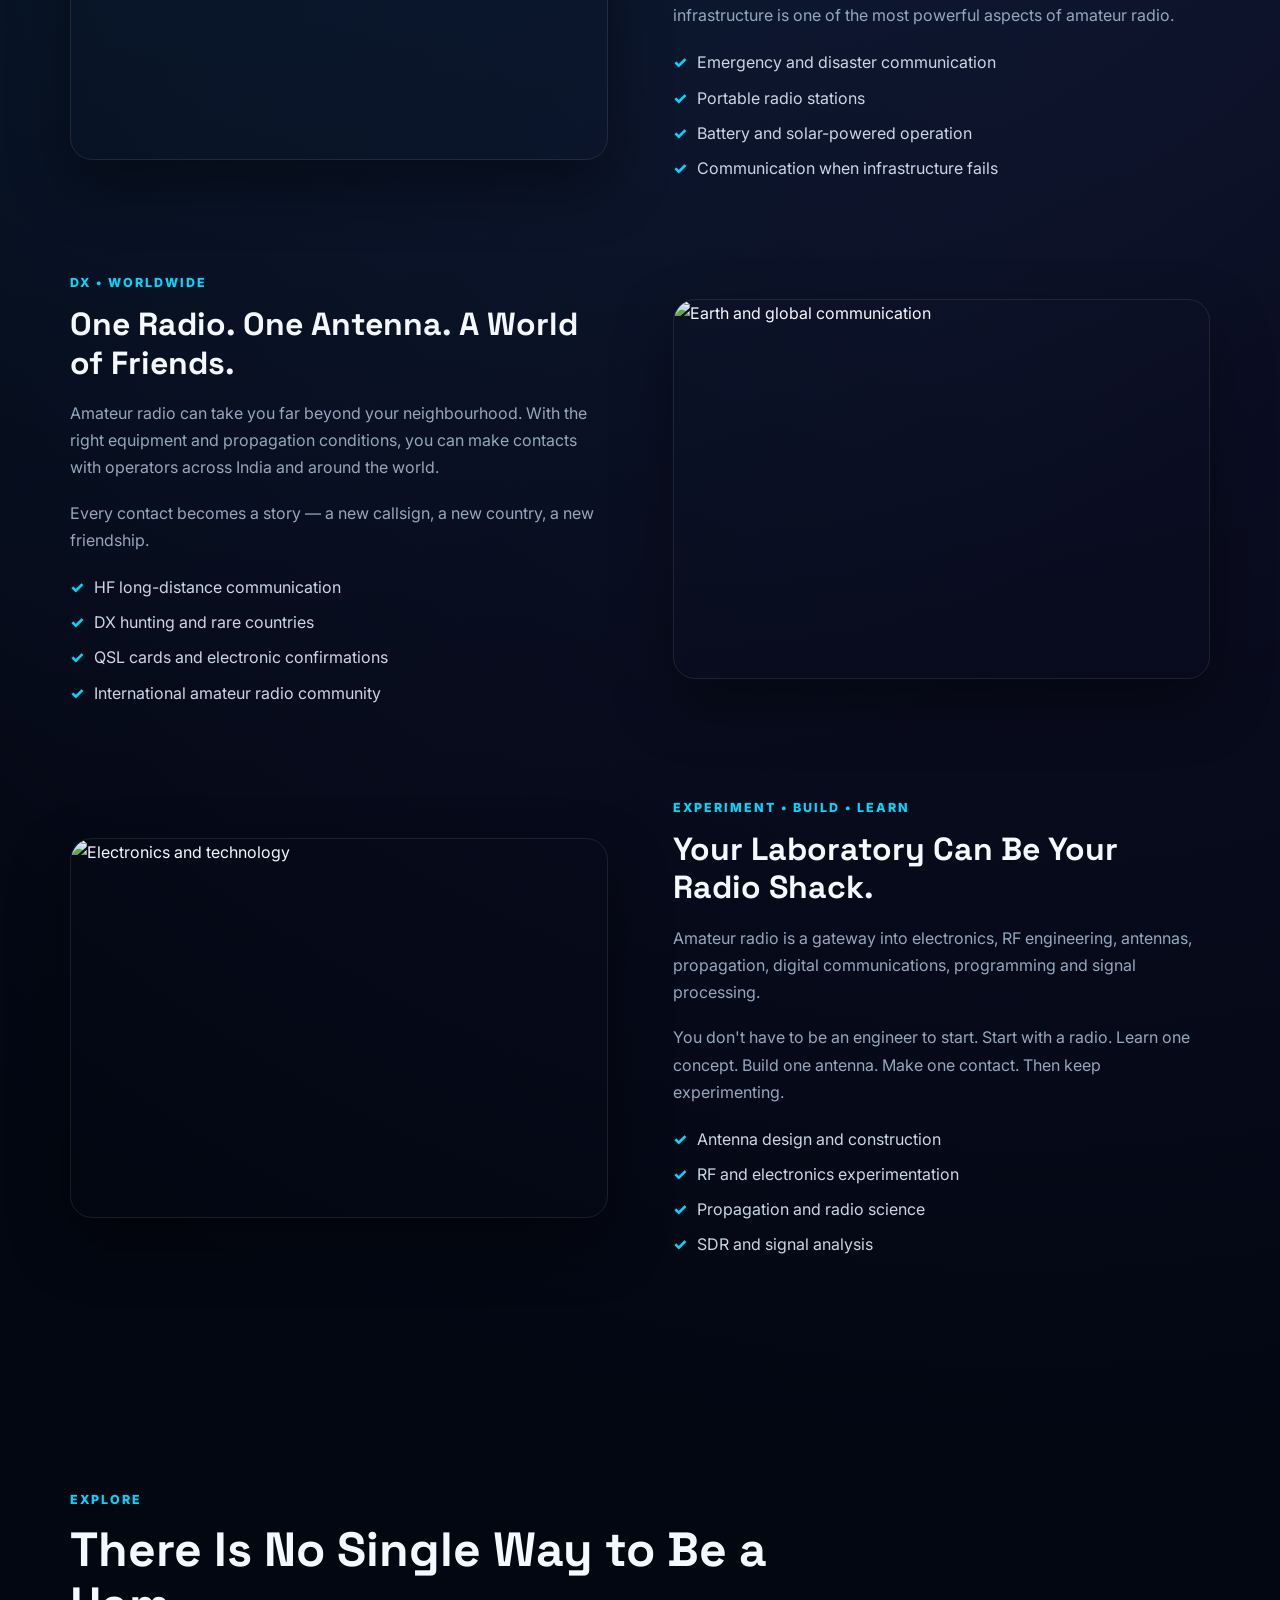
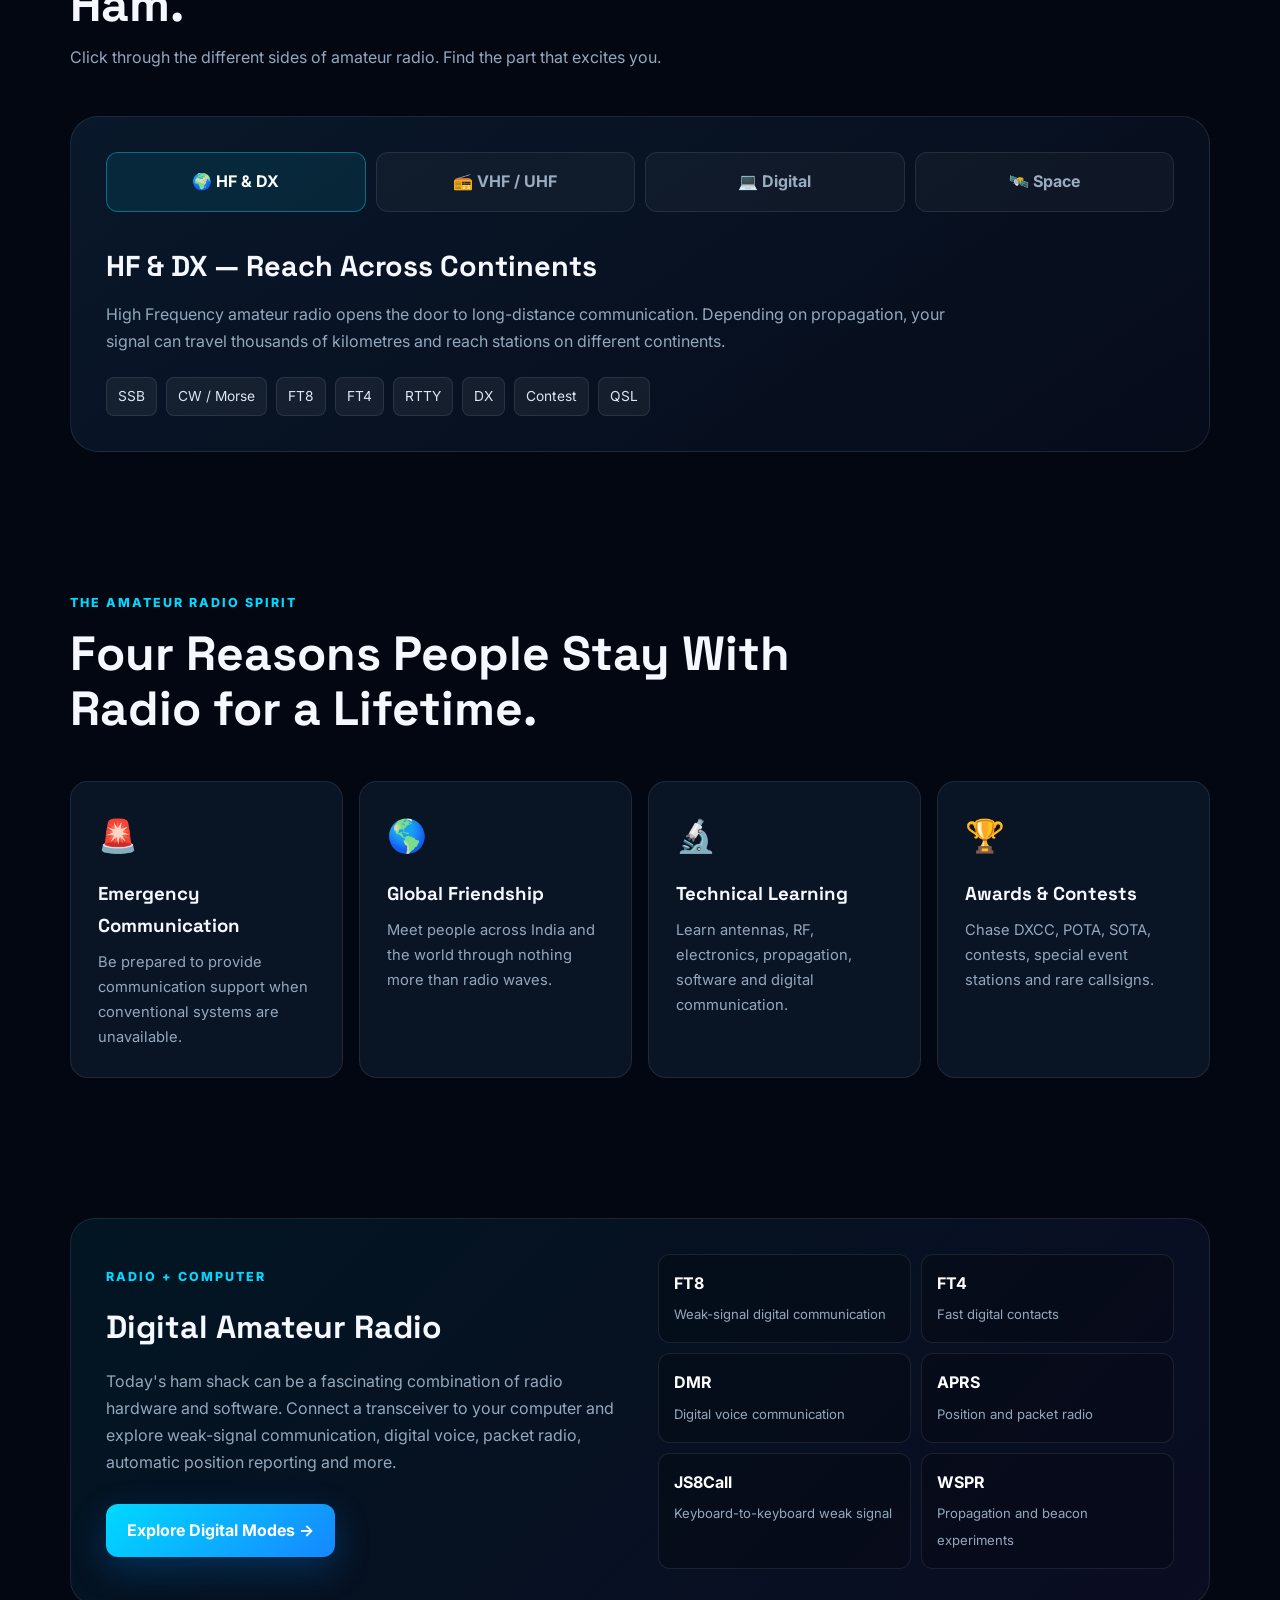
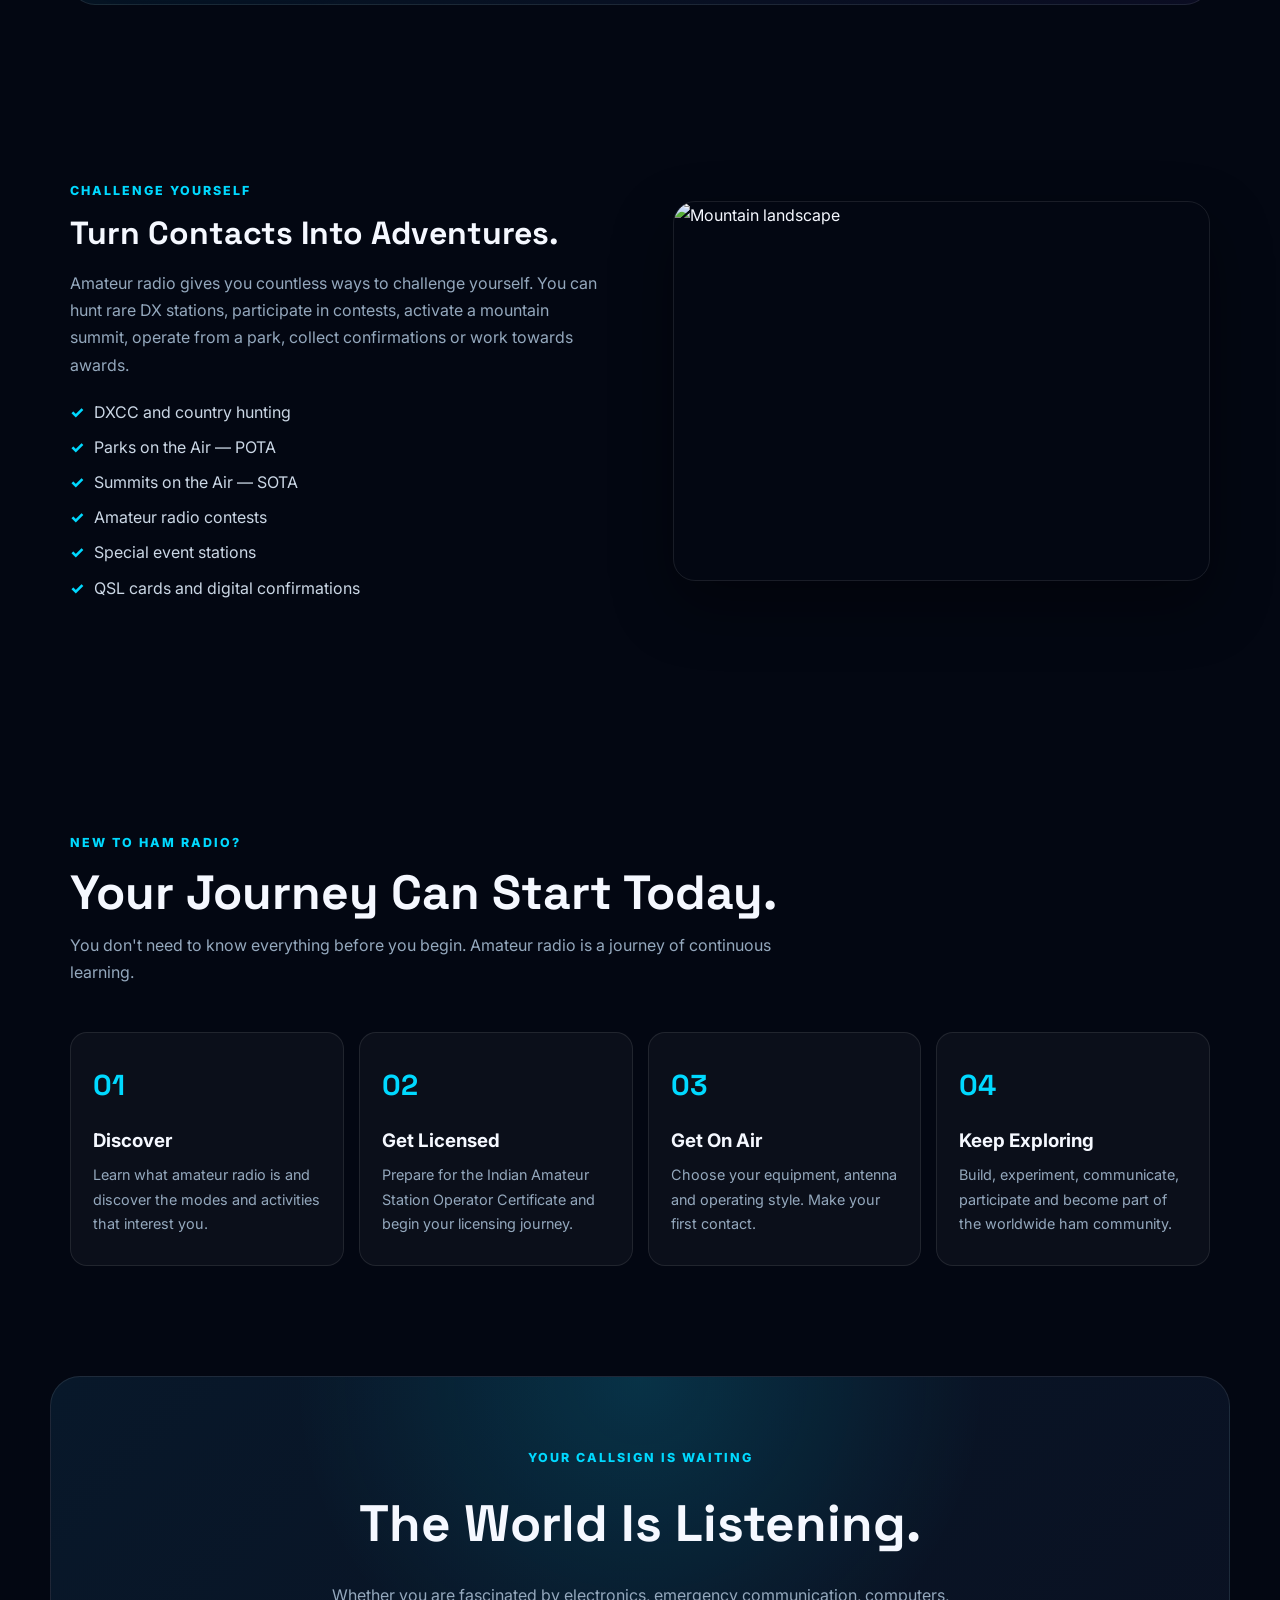
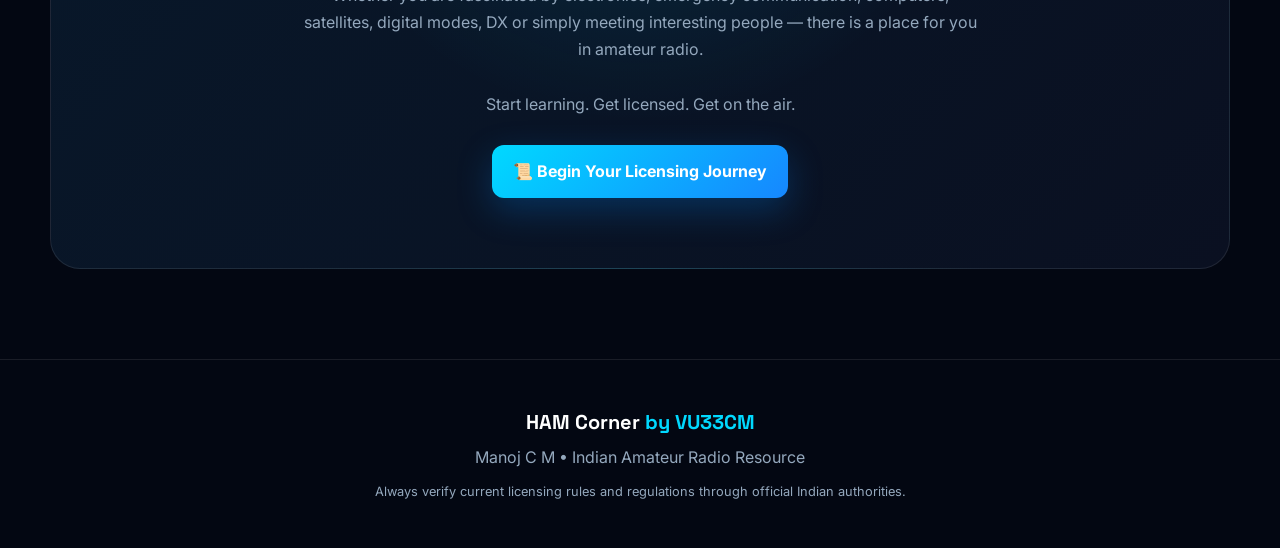
==== commit 971bae4c: "Update index.html" ====
--- a/index.html
+++ b/index.html
@@ -1,446 +1,2318 @@
 <!DOCTYPE html>
 <html lang="en">
+
 <head>
+
   <meta charset="UTF-8">
+
   <meta name="viewport" content="width=device-width, initial-scale=1.0">
 
-  <title>HAM Corner by VU33CM – Indian Amateur Radio</title>
+  <title>HAM Corner by VU33CM | Indian Amateur Radio</title>
 
   <meta name="description"
-        content="HAM Corner by VU33CM – Complete guide for Indian Amateur Radio. Licensing, modes, repeaters, nets, study material and more.">
-
-  <link rel="stylesheet" href="css/style.css">
+        content="HAM Corner by VU33CM — Discover amateur radio, licensing, emergency communication, HF, VHF, UHF, digital modes, satellites, repeaters, contests and the worldwide amateur radio community.">
+
+  <link rel="preconnect" href="https://fonts.googleapis.com">
+  <link rel="preconnect" href="https://fonts.gstatic.com" crossorigin>
+
+  <link href="https://fonts.googleapis.com/css2?family=Inter:wght@400;500;600;700;800&family=Space+Grotesk:wght@500;600;700&display=swap"
+        rel="stylesheet">
+
+
+  <style>
+
+    /* =========================================================
+       HAM CORNER — HOMEPAGE
+       VU33CM
+       ========================================================= */
+
+    :root {
+      --bg: #030712;
+      --bg2: #07111f;
+      --card: rgba(12, 25, 43, 0.78);
+      --border: rgba(255,255,255,0.09);
+
+      --cyan: #00d9ff;
+      --blue: #1687ff;
+      --purple: #7c5cff;
+
+      --text: #f5f8ff;
+      --muted: #94a8bd;
+
+      --green: #00d084;
+      --orange: #ff9d2e;
+
+      --max: 1180px;
+    }
+
+
+    * {
+      box-sizing: border-box;
+      margin: 0;
+      padding: 0;
+    }
+
+
+    html {
+      scroll-behavior: smooth;
+    }
+
+
+    body {
+      font-family: "Inter", sans-serif;
+      background:
+        radial-gradient(circle at 20% 10%, rgba(0,217,255,.10), transparent 28%),
+        radial-gradient(circle at 80% 20%, rgba(124,92,255,.10), transparent 30%),
+        var(--bg);
+
+      color: var(--text);
+      line-height: 1.7;
+      overflow-x: hidden;
+    }
+
+
+    a {
+      color: inherit;
+      text-decoration: none;
+    }
+
+
+    img {
+      max-width: 100%;
+      display: block;
+    }
+
+
+    /* =========================================================
+       HEADER
+       ========================================================= */
+
+    header {
+      position: sticky;
+      top: 0;
+      z-index: 1000;
+
+      background: rgba(3,7,18,.88);
+      backdrop-filter: blur(18px);
+
+      border-bottom: 1px solid var(--border);
+    }
+
+
+    .nav-container {
+      max-width: var(--max);
+      margin: auto;
+
+      min-height: 82px;
+
+      display: flex;
+      align-items: center;
+      justify-content: space-between;
+
+      gap: 30px;
+
+      padding: 10px 20px;
+    }
+
+
+    .logo {
+      display: flex;
+      align-items: center;
+      gap: 13px;
+
+      flex-shrink: 0;
+    }
+
+
+    .logo-icon {
+      width: 54px;
+      height: 54px;
+
+      border-radius: 14px;
+
+      overflow: hidden;
+
+      background: linear-gradient(135deg, #00d9ff, #1687ff);
+
+      box-shadow:
+        0 8px 25px rgba(0,217,255,.22);
+    }
+
+
+    .logo-icon img {
+      width: 100%;
+      height: 100%;
+      object-fit: cover;
+    }
+
+
+    .logo-text h1 {
+      font-family: "Space Grotesk", sans-serif;
+
+      font-size: 1.35rem;
+      line-height: 1.1;
+    }
+
+
+    .logo-text span {
+      color: var(--cyan);
+      font-size: .78rem;
+      white-space: nowrap;
+    }
+
+
+    nav ul {
+      list-style: none;
+
+      display: flex;
+      align-items: center;
+
+      gap: 5px;
+
+      flex-wrap: wrap;
+      justify-content: flex-end;
+    }
+
+
+    nav a {
+      display: block;
+
+      padding: 9px 12px;
+
+      border-radius: 10px;
+
+      color: #91a4b9;
+
+      font-weight: 600;
+      font-size: .9rem;
+
+      transition: .25s ease;
+    }
+
+
+    nav a:hover,
+    nav a.active {
+      color: white;
+
+      background: rgba(0,217,255,.12);
+
+      box-shadow: inset 0 -2px 0 var(--cyan);
+    }
+
+
+    /* =========================================================
+       HERO
+       ========================================================= */
+
+    .hero {
+      max-width: var(--max);
+
+      margin: auto;
+
+      padding: 90px 20px 75px;
+
+      display: grid;
+
+      grid-template-columns: 1fr 1.05fr;
+
+      align-items: center;
+
+      gap: 55px;
+    }
+
+
+    .hero-badge {
+      display: inline-flex;
+
+      align-items: center;
+
+      padding: 7px 14px;
+
+      border-radius: 999px;
+
+      background: rgba(0,217,255,.09);
+
+      border: 1px solid rgba(0,217,255,.22);
+
+      color: var(--cyan);
+
+      font-size: .82rem;
+
+      font-weight: 700;
+
+      margin-bottom: 22px;
+    }
+
+
+    .hero h2 {
+      font-family: "Space Grotesk", sans-serif;
+
+      font-size: clamp(3rem, 6vw, 5.3rem);
+
+      line-height: 1.02;
+
+      letter-spacing: -3px;
+
+      margin-bottom: 24px;
+
+      background:
+        linear-gradient(
+          110deg,
+          #fff 20%,
+          #00d9ff 55%,
+          #7c5cff 90%
+        );
+
+      -webkit-background-clip: text;
+      background-clip: text;
+
+      color: transparent;
+    }
+
+
+    .hero p {
+      color: var(--muted);
+
+      font-size: 1.1rem;
+
+      max-width: 650px;
+
+      margin-bottom: 30px;
+    }
+
+
+    .hero p strong {
+      color: white;
+    }
+
+
+    .hero-btns {
+      display: flex;
+
+      gap: 12px;
+
+      flex-wrap: wrap;
+    }
+
+
+    .btn {
+      display: inline-flex;
+
+      align-items: center;
+      justify-content: center;
+
+      padding: 13px 21px;
+
+      border-radius: 12px;
+
+      font-weight: 700;
+
+      transition: .25s ease;
+    }
+
+
+    .btn-primary {
+      color: white;
+
+      background:
+        linear-gradient(
+          135deg,
+          var(--cyan),
+          var(--blue)
+        );
+
+      box-shadow:
+        0 12px 35px rgba(0,140,255,.25);
+    }
+
+
+    .btn-primary:hover {
+      transform: translateY(-3px);
+
+      box-shadow:
+        0 18px 45px rgba(0,140,255,.38);
+    }
+
+
+    .btn-outline {
+      border: 1px solid rgba(255,255,255,.14);
+
+      background: rgba(255,255,255,.04);
+
+      color: white;
+    }
+
+
+    .btn-outline:hover {
+      border-color: var(--cyan);
+
+      color: var(--cyan);
+
+      transform: translateY(-3px);
+    }
+
+
+    .hero-img {
+      position: relative;
+    }
+
+
+    .hero-img::before {
+      content: "";
+
+      position: absolute;
+
+      inset: -20px;
+
+      background:
+        linear-gradient(
+          135deg,
+          rgba(0,217,255,.20),
+          rgba(124,92,255,.16)
+        );
+
+      filter: blur(45px);
+
+      z-index: -1;
+    }
+
+
+    .hero-img img {
+      width: 100%;
+
+      aspect-ratio: 1.45 / 1;
+
+      object-fit: cover;
+
+      border-radius: 25px;
+
+      border: 1px solid rgba(255,255,255,.12);
+
+      box-shadow:
+        0 30px 80px rgba(0,0,0,.55);
+    }
+
+
+    /* =========================================================
+       INTRO
+       ========================================================= */
+
+    .intro {
+      max-width: 900px;
+
+      margin: 20px auto 90px;
+
+      padding: 0 20px;
+
+      text-align: center;
+    }
+
+
+    .eyebrow {
+      color: var(--cyan);
+
+      font-size: .78rem;
+
+      font-weight: 800;
+
+      letter-spacing: 2px;
+
+      text-transform: uppercase;
+
+      margin-bottom: 12px;
+    }
+
+
+    .intro h2 {
+      font-family: "Space Grotesk", sans-serif;
+
+      font-size: clamp(2rem, 4vw, 3.2rem);
+
+      line-height: 1.15;
+
+      margin-bottom: 18px;
+    }
+
+
+    .intro p {
+      color: var(--muted);
+
+      font-size: 1.05rem;
+    }
+
+
+    /* =========================================================
+       SECTION
+       ========================================================= */
+
+    .section {
+      max-width: var(--max);
+
+      margin: auto;
+
+      padding: 70px 20px;
+    }
+
+
+    .section-heading {
+      max-width: 760px;
+
+      margin-bottom: 45px;
+    }
+
+
+    .section-heading h2 {
+      font-family: "Space Grotesk", sans-serif;
+
+      font-size: clamp(2rem, 4vw, 3rem);
+
+      line-height: 1.15;
+
+      margin-bottom: 12px;
+    }
+
+
+    .section-heading p {
+      color: var(--muted);
+    }
+
+
+    /* =========================================================
+       ALTERNATING FEATURE SECTIONS
+       ========================================================= */
+
+    .feature {
+      display: grid;
+
+      grid-template-columns: 1fr 1fr;
+
+      align-items: center;
+
+      gap: 65px;
+
+      margin: 35px 0 90px;
+    }
+
+
+    .feature.reverse .feature-image {
+      order: 2;
+    }
+
+
+    .feature.reverse .feature-content {
+      order: 1;
+    }
+
+
+    .feature-image {
+      position: relative;
+    }
+
+
+    .feature-image img {
+      width: 100%;
+
+      height: 380px;
+
+      object-fit: cover;
+
+      border-radius: 22px;
+
+      border: 1px solid var(--border);
+
+      box-shadow:
+        0 25px 60px rgba(0,0,0,.4);
+
+      transition: .35s ease;
+    }
+
+
+    .feature-image:hover img {
+      transform: scale(1.025);
+    }
+
+
+    .feature-content h3 {
+      font-family: "Space Grotesk", sans-serif;
+
+      font-size: 2rem;
+
+      line-height: 1.2;
+
+      margin-bottom: 18px;
+    }
+
+
+    .feature-content p {
+      color: var(--muted);
+
+      margin-bottom: 18px;
+    }
+
+
+    .feature-list {
+      list-style: none;
+
+      display: grid;
+
+      gap: 8px;
+
+      margin-top: 20px;
+    }
+
+
+    .feature-list li {
+      color: #cbd7e5;
+
+      display: flex;
+
+      gap: 10px;
+    }
+
+
+    .feature-list li::before {
+      content: "✓";
+
+      color: var(--cyan);
+
+      font-weight: 800;
+    }
+
+
+    /* =========================================================
+       INTERACTIVE EXPLORER
+       ========================================================= */
+
+    .explorer {
+      background:
+        linear-gradient(
+          145deg,
+          rgba(9,25,44,.95),
+          rgba(7,12,28,.95)
+        );
+
+      border: 1px solid var(--border);
+
+      border-radius: 28px;
+
+      padding: 35px;
+
+      margin-top: 25px;
+    }
+
+
+    .explorer-tabs {
+      display: grid;
+
+      grid-template-columns: repeat(4, 1fr);
+
+      gap: 10px;
+
+      margin-bottom: 30px;
+    }
+
+
+    .explorer-tab {
+      border: 1px solid var(--border);
+
+      background: rgba(255,255,255,.035);
+
+      color: #9aacc0;
+
+      border-radius: 12px;
+
+      padding: 15px 10px;
+
+      cursor: pointer;
+
+      font: inherit;
+
+      font-weight: 700;
+
+      transition: .25s ease;
+    }
+
+
+    .explorer-tab:hover,
+    .explorer-tab.active {
+      color: white;
+
+      border-color: rgba(0,217,255,.4);
+
+      background: rgba(0,217,255,.09);
+    }
+
+
+    .explorer-content {
+      display: none;
+
+      animation: fadeIn .35s ease;
+    }
+
+
+    .explorer-content.active {
+      display: block;
+    }
+
+
+    .explorer-content h3 {
+      font-family: "Space Grotesk", sans-serif;
+
+      font-size: 1.8rem;
+
+      margin-bottom: 10px;
+    }
+
+
+    .explorer-content p {
+      color: var(--muted);
+
+      max-width: 850px;
+    }
+
+
+    .mode-tags {
+      display: flex;
+
+      flex-wrap: wrap;
+
+      gap: 9px;
+
+      margin-top: 22px;
+    }
+
+
+    .mode-tags span {
+      padding: 7px 11px;
+
+      border-radius: 8px;
+
+      background: rgba(255,255,255,.055);
+
+      border: 1px solid var(--border);
+
+      color: #dce6f2;
+
+      font-size: .86rem;
+    }
+
+
+    @keyframes fadeIn {
+      from {
+        opacity: 0;
+        transform: translateY(7px);
+      }
+
+      to {
+        opacity: 1;
+        transform: translateY(0);
+      }
+    }
+
+
+    /* =========================================================
+       FOUR PILLARS
+       ========================================================= */
+
+    .pillars {
+      display: grid;
+
+      grid-template-columns: repeat(4, 1fr);
+
+      gap: 16px;
+    }
+
+
+    .pillar {
+      padding: 27px;
+
+      border-radius: 18px;
+
+      background: var(--card);
+
+      border: 1px solid var(--border);
+
+      transition: .3s ease;
+    }
+
+
+    .pillar:hover {
+      transform: translateY(-7px);
+
+      border-color: rgba(0,217,255,.35);
+    }
+
+
+    .pillar-icon {
+      font-size: 2rem;
+
+      margin-bottom: 15px;
+    }
+
+
+    .pillar h3 {
+      font-family: "Space Grotesk", sans-serif;
+
+      margin-bottom: 8px;
+    }
+
+
+    .pillar p {
+      color: var(--muted);
+
+      font-size: .92rem;
+    }
+
+
+    /* =========================================================
+       DIGITAL RADIO
+       ========================================================= */
+
+    .digital-box {
+      display: grid;
+
+      grid-template-columns: 1fr 1fr;
+
+      gap: 35px;
+
+      align-items: center;
+
+      background:
+        linear-gradient(
+          135deg,
+          rgba(0,217,255,.07),
+          rgba(124,92,255,.07)
+        );
+
+      border: 1px solid var(--border);
+
+      border-radius: 25px;
+
+      padding: 35px;
+    }
+
+
+    .digital-box h3 {
+      font-family: "Space Grotesk", sans-serif;
+
+      font-size: 2rem;
+
+      margin-bottom: 14px;
+    }
+
+
+    .digital-box p {
+      color: var(--muted);
+    }
+
+
+    .digital-grid {
+      display: grid;
+
+      grid-template-columns: repeat(2, 1fr);
+
+      gap: 10px;
+    }
+
+
+    .digital-item {
+      padding: 15px;
+
+      background: rgba(0,0,0,.22);
+
+      border: 1px solid var(--border);
+
+      border-radius: 12px;
+    }
+
+
+    .digital-item strong {
+      display: block;
+
+      color: white;
+
+      margin-bottom: 3px;
+    }
+
+
+    .digital-item span {
+      color: var(--muted);
+
+      font-size: .82rem;
+    }
+
+
+    /* =========================================================
+       JOURNEY
+       ========================================================= */
+
+    .journey {
+      display: grid;
+
+      grid-template-columns: repeat(4, 1fr);
+
+      gap: 15px;
+
+      counter-reset: journey;
+    }
+
+
+    .journey-step {
+      position: relative;
+
+      padding: 28px 22px;
+
+      background: rgba(255,255,255,.035);
+
+      border: 1px solid var(--border);
+
+      border-radius: 17px;
+    }
+
+
+    .journey-step::before {
+      counter-increment: journey;
+
+      content: "0" counter(journey);
+
+      display: block;
+
+      color: var(--cyan);
+
+      font-family: "Space Grotesk", sans-serif;
+
+      font-size: 1.8rem;
+
+      font-weight: 700;
+
+      margin-bottom: 15px;
+    }
+
+
+    .journey-step h3 {
+      margin-bottom: 7px;
+    }
+
+
+    .journey-step p {
+      color: var(--muted);
+
+      font-size: .9rem;
+    }
+
+
+    /* =========================================================
+       CTA
+       ========================================================= */
+
+    .cta {
+      max-width: var(--max);
+
+      margin: 40px auto 90px;
+
+      padding: 70px 30px;
+
+      text-align: center;
+
+      border-radius: 30px;
+
+      background:
+        radial-gradient(
+          circle at 50% 0%,
+          rgba(0,217,255,.15),
+          transparent 45%
+        ),
+        linear-gradient(
+          135deg,
+          #08182a,
+          #0a1021
+        );
+
+      border: 1px solid var(--border);
+    }
+
+
+    .cta h2 {
+      font-family: "Space Grotesk", sans-serif;
+
+      font-size: clamp(2rem, 4vw, 3.2rem);
+
+      margin-bottom: 15px;
+    }
+
+
+    .cta p {
+      color: var(--muted);
+
+      max-width: 680px;
+
+      margin: 0 auto 27px;
+    }
+
+
+    /* =========================================================
+       FOOTER
+       ========================================================= */
+
+    footer {
+      border-top: 1px solid var(--border);
+
+      text-align: center;
+
+      padding: 45px 20px;
+
+      color: var(--muted);
+    }
+
+
+    footer .callsign {
+      color: white;
+
+      font-family: "Space Grotesk", sans-serif;
+
+      font-size: 1.25rem;
+
+      font-weight: 700;
+
+      margin-bottom: 5px;
+    }
+
+
+    footer .callsign span {
+      color: var(--cyan);
+    }
+
+
+    /* =========================================================
+       RESPONSIVE
+       ========================================================= */
+
+    @media (max-width: 1000px) {
+
+      nav {
+        display: none;
+      }
+
+      .hero {
+        grid-template-columns: 1fr;
+
+      }
+
+      .hero-content {
+        text-align: center;
+      }
+
+      .hero-btns {
+        justify-content: center;
+      }
+
+      .hero p {
+        margin-left: auto;
+        margin-right: auto;
+      }
+
+      .feature {
+        grid-template-columns: 1fr;
+
+        gap: 30px;
+      }
+
+      .feature.reverse .feature-image {
+        order: 1;
+      }
+
+      .feature.reverse .feature-content {
+        order: 2;
+      }
+
+      .pillars {
+        grid-template-columns: repeat(2, 1fr);
+      }
+
+      .journey {
+        grid-template-columns: repeat(2, 1fr);
+      }
+
+    }
+
+
+    @media (max-width: 700px) {
+
+      .nav-container {
+        min-height: 70px;
+      }
+
+      .logo-icon {
+        width: 45px;
+        height: 45px;
+      }
+
+      .logo-text h1 {
+        font-size: 1.1rem;
+      }
+
+      .logo-text span {
+        font-size: .68rem;
+      }
+
+      .hero {
+        padding-top: 55px;
+      }
+
+      .hero h2 {
+        font-size: 3rem;
+
+        letter-spacing: -2px;
+      }
+
+      .hero-img img {
+        aspect-ratio: 1.2 / 1;
+      }
+
+      .feature-image img {
+        height: 280px;
+      }
+
+      .pillars,
+      .journey,
+      .digital-box {
+        grid-template-columns: 1fr;
+      }
+
+      .digital-grid {
+        grid-template-columns: 1fr 1fr;
+      }
+
+      .explorer {
+        padding: 20px;
+      }
+
+      .explorer-tabs {
+        grid-template-columns: 1fr 1fr;
+      }
+
+    }
+
+
+    @media (max-width: 430px) {
+
+      .digital-grid {
+        grid-template-columns: 1fr;
+      }
+
+      .hero h2 {
+        font-size: 2.5rem;
+      }
+
+    }
+
+  </style>
+
 </head>
 
+
 <body>
 
-  <!-- ================= HEADER ================= -->
-
-  <header>
-    <div class="nav-container">
-
-      <a href="index.html" class="logo">
-
-        <!-- WEBSITE LOGO -->
-        <div class="logo-icon">
-          <img
-            src="logo.png"
-            alt="HAM Corner VU33CM Logo"
-            style="width:100%;height:100%;object-fit:contain;border-radius:inherit;">
-        </div>
-
-        <div class="logo-text">
-          <h1>HAM Corner</h1>
-          <span>by VU33CM • Indian Amateur Radio</span>
-        </div>
+
+<!-- =========================================================
+     HEADER
+     ========================================================= -->
+
+<header>
+
+  <div class="nav-container">
+
+    <a href="index.html" class="logo">
+
+      <div class="logo-icon">
+
+        <img
+          src="logo.png"
+          alt="HAM Corner VU33CM">
+
+      </div>
+
+      <div class="logo-text">
+
+        <h1>HAM Corner</h1>
+
+        <span>
+          by VU33CM • Indian Amateur Radio
+        </span>
+
+      </div>
+
+    </a>
+
+
+    <nav>
+
+      <ul>
+
+        <li>
+          <a href="index.html" class="active">
+            Home
+          </a>
+        </li>
+
+        <li>
+          <a href="licensing.html">
+            Get Licensed
+          </a>
+        </li>
+
+        <li>
+          <a href="study.html">
+            Study
+          </a>
+        </li>
+
+        <li>
+          <a href="activities.html">
+            Modes
+          </a>
+        </li>
+
+        <li>
+          <a href="repeaters.html">
+            Repeaters
+          </a>
+        </li>
+
+        <li>
+          <a href="nets.html">
+            Nets
+          </a>
+        </li>
+
+        <li>
+          <a href="clubs.html">
+            Clubs
+          </a>
+        </li>
+
+        <li>
+          <a href="resources.html">
+            Resources
+          </a>
+        </li>
+
+        <li>
+          <a href="about.html">
+            About
+          </a>
+        </li>
+
+      </ul>
+
+    </nav>
+
+  </div>
+
+</header>
+
+
+
+<!-- =========================================================
+     HERO
+     ========================================================= -->
+
+<section class="hero">
+
+  <div class="hero-content">
+
+    <div class="hero-badge">
+      📡 AMATEUR RADIO • INDIA
+    </div>
+
+
+    <h2>
+      Discover a World
+      Beyond the Internet.
+    </h2>
+
+
+    <p>
+
+      Amateur radio is more than pressing a button and talking
+      into a microphone. It is the art of making connections —
+      across cities, oceans and continents — using radio waves,
+      antennas, electronics and imagination.
+
+      <br><br>
+
+      <strong>
+        Welcome to HAM Corner by VU33CM.
+      </strong>
+
+    </p>
+
+
+    <div class="hero-btns">
+
+      <a
+        href="licensing.html"
+        class="btn btn-primary">
+
+        🚀 Start Your Ham Journey
 
       </a>
 
 
-      <!-- NAVIGATION -->
-
-      <nav>
-        <ul>
-
-          <li>
-            <a href="index.html" class="active">Home</a>
-          </li>
-
-          <li>
-            <a href="licensing.html">Get Licensed</a>
-          </li>
-
-          <li>
-            <a href="study.html">Study</a>
-          </li>
-
-          <li>
-            <a href="activities.html">Modes</a>
-          </li>
-
-          <li>
-            <a href="repeaters.html">Repeaters</a>
-          </li>
-
-          <li>
-            <a href="nets.html">Nets</a>
-          </li>
-
-          <li>
-            <a href="clubs.html">Clubs</a>
-          </li>
-
-          <li>
-            <a href="resources.html">Resources</a>
-          </li>
-
-          <li>
-            <a href="about.html">About</a>
-          </li>
-
-        </ul>
-      </nav>
-
-    </div>
-  </header>
-
-
-  <!-- ================= HERO ================= -->
-
-  <section class="hero">
-
-    <div class="hero-content">
-
-      <div class="hero-badge">
-        Amateur Radio • India
+      <a
+        href="#explore"
+        class="btn btn-outline">
+
+        Explore Amateur Radio ↓
+
+      </a>
+
+    </div>
+
+  </div>
+
+
+  <div class="hero-img">
+
+    <img
+      src="Home.png"
+      alt="Amateur radio station">
+
+  </div>
+
+</section>
+
+
+
+<!-- =========================================================
+     INTRO
+     ========================================================= -->
+
+<section class="intro">
+
+  <div class="eyebrow">
+    WHY HAM RADIO?
+  </div>
+
+
+  <h2>
+    A hobby that connects
+    people, technology and the world.
+  </h2>
+
+
+  <p>
+
+    Imagine communicating with someone hundreds or thousands
+    of kilometres away without relying on a mobile network.
+    Imagine building your own antenna, experimenting with
+    electronics, decoding signals from space or helping your
+    community when conventional communication fails.
+
+    <br><br>
+
+    That's amateur radio.
+
+  </p>
+
+</section>
+
+
+
+<!-- =========================================================
+     EMERGENCY COMMUNICATION
+     ========================================================= -->
+
+<section class="section">
+
+  <div class="feature">
+
+    <div class="feature-image">
+
+      <img
+        src="https://images.unsplash.com/photo-1541185933-ef5d8ed016c2?w=1200&q=85"
+        alt="Communication technology">
+
+    </div>
+
+
+    <div class="feature-content">
+
+      <div class="eyebrow">
+        SERVICE
       </div>
 
-      <h2>
-        Welcome to HAM Corner
-      </h2>
+
+      <h3>
+        When Everything Else Goes Silent.
+      </h3>
+
 
       <p>
-        Your complete, modern guide to becoming a licensed ham in India.
-        Explore licensing, HF/VHF, digital modes, repeaters, nets and the
-        vibrant community — created by
-        <strong>Manoj C M, VU33CM</strong>.
+
+        During cyclones, floods, earthquakes and other emergencies,
+        telephone networks and internet services can become
+        unreliable.
+
+        Amateur radio operators can establish independent
+        communication links using radios, batteries, generators
+        and antennas.
+
       </p>
 
-      <div class="hero-btns">
-
-        <a href="licensing.html" class="btn btn-primary">
-          Start Licensing Journey
-        </a>
-
-        <a href="activities.html" class="btn btn-outline">
-          Explore Modes
-        </a>
-
+
+      <p>
+
+        The ability to communicate without depending entirely
+        on commercial infrastructure is one of the most powerful
+        aspects of amateur radio.
+
+      </p>
+
+
+      <ul class="feature-list">
+
+        <li>
+          Emergency and disaster communication
+        </li>
+
+        <li>
+          Portable radio stations
+        </li>
+
+        <li>
+          Battery and solar-powered operation
+        </li>
+
+        <li>
+          Communication when infrastructure fails
+        </li>
+
+      </ul>
+
+    </div>
+
+  </div>
+
+
+
+  <!-- =======================================================
+       GLOBAL FRIENDSHIP
+       ======================================================= -->
+
+  <div class="feature reverse">
+
+    <div class="feature-image">
+
+      <img
+        src="https://images.unsplash.com/photo-1451187580459-43490279c0fa?w=1200&q=85"
+        alt="Earth and global communication">
+
+    </div>
+
+
+    <div class="feature-content">
+
+      <div class="eyebrow">
+        DX • WORLDWIDE
       </div>
 
-    </div>
-
-
-    <!-- NEW HAM RADIO HERO IMAGE -->
-
-    <div class="hero-img">
+
+      <h3>
+        One Radio. One Antenna.
+        A World of Friends.
+      </h3>
+
+
+      <p>
+
+        Amateur radio can take you far beyond your neighbourhood.
+
+        With the right equipment and propagation conditions,
+        you can make contacts with operators across India and
+        around the world.
+
+      </p>
+
+
+      <p>
+
+        Every contact becomes a story — a new callsign,
+        a new country, a new friendship.
+
+      </p>
+
+
+      <ul class="feature-list">
+
+        <li>
+          HF long-distance communication
+        </li>
+
+        <li>
+          DX hunting and rare countries
+        </li>
+
+        <li>
+          QSL cards and electronic confirmations
+        </li>
+
+        <li>
+          International amateur radio community
+        </li>
+
+      </ul>
+
+    </div>
+
+  </div>
+
+
+
+  <!-- =======================================================
+       TECHNICAL LEARNING
+       ======================================================= -->
+
+  <div class="feature">
+
+    <div class="feature-image">
 
       <img
-        src="Home.png"
-        alt="VU33CM Amateur Radio Station"
-        loading="eager">
-
-    </div>
-
-  </section>
-
-
-  <!-- ================= MAIN CONTENT ================= -->
-
-  <main>
-
-
-    <!-- WHY AMATEUR RADIO -->
-
-    <h2 class="section-title">
-      Why Amateur Radio?
+        src="https://images.unsplash.com/photo-1518770660439-4636190af475?w=1200&q=85"
+        alt="Electronics and technology">
+
+    </div>
+
+
+    <div class="feature-content">
+
+      <div class="eyebrow">
+        EXPERIMENT • BUILD • LEARN
+      </div>
+
+
+      <h3>
+        Your Laboratory Can Be Your Radio Shack.
+      </h3>
+
+
+      <p>
+
+        Amateur radio is a gateway into electronics, RF engineering,
+        antennas, propagation, digital communications, programming
+        and signal processing.
+
+      </p>
+
+
+      <p>
+
+        You don't have to be an engineer to start.
+
+        Start with a radio. Learn one concept. Build one antenna.
+        Make one contact.
+
+        Then keep experimenting.
+
+      </p>
+
+
+      <ul class="feature-list">
+
+        <li>
+          Antenna design and construction
+        </li>
+
+        <li>
+          RF and electronics experimentation
+        </li>
+
+        <li>
+          Propagation and radio science
+        </li>
+
+        <li>
+          SDR and signal analysis
+        </li>
+
+      </ul>
+
+    </div>
+
+  </div>
+
+</section>
+
+
+
+<!-- =========================================================
+     INTERACTIVE EXPLORER
+     ========================================================= -->
+
+<section
+  class="section"
+  id="explore">
+
+  <div class="section-heading">
+
+    <div class="eyebrow">
+      EXPLORE
+    </div>
+
+
+    <h2>
+      There Is No Single Way to Be a Ham.
     </h2>
 
-    <p class="section-subtitle">
-      More than a hobby — a service, a science and a global community of experimenters.
+
+    <p>
+
+      Click through the different sides of amateur radio.
+      Find the part that excites you.
+
     </p>
 
-
-    <div class="cards">
-
-
-      <div class="card">
-
-        <div class="card-icon">📡</div>
-
-        <h3>
-          Emergency Communication
-        </h3>
-
-        <p>
-          When mobile networks fail during disasters, hams provide
-          critical communication support to authorities and the public.
-        </p>
+  </div>
+
+
+  <div class="explorer">
+
+
+    <div class="explorer-tabs">
+
+      <button
+        class="explorer-tab active"
+        data-target="hf">
+
+        🌍 HF & DX
+
+      </button>
+
+
+      <button
+        class="explorer-tab"
+        data-target="vhf">
+
+        📻 VHF / UHF
+
+      </button>
+
+
+      <button
+        class="explorer-tab"
+        data-target="digital">
+
+        💻 Digital
+
+      </button>
+
+
+      <button
+        class="explorer-tab"
+        data-target="space">
+
+        🛰️ Space
+
+      </button>
+
+    </div>
+
+
+
+    <div
+      class="explorer-content active"
+      id="hf">
+
+      <h3>
+        HF & DX — Reach Across Continents
+      </h3>
+
+
+      <p>
+
+        High Frequency amateur radio opens the door to long-distance
+        communication. Depending on propagation, your signal can
+        travel thousands of kilometres and reach stations on
+        different continents.
+
+      </p>
+
+
+      <div class="mode-tags">
+
+        <span>SSB</span>
+        <span>CW / Morse</span>
+        <span>FT8</span>
+        <span>FT4</span>
+        <span>RTTY</span>
+        <span>DX</span>
+        <span>Contest</span>
+        <span>QSL</span>
 
       </div>
 
-
-      <div class="card">
-
-        <div class="card-icon">🌍</div>
-
-        <h3>
-          Global Friendship
-        </h3>
-
-        <p>
-          Talk to operators across India and the world using HF,
-          satellites, EchoLink or digital modes — no internet required.
-        </p>
+    </div>
+
+
+
+    <div
+      class="explorer-content"
+      id="vhf">
+
+      <h3>
+        VHF & UHF — The Local Radio Community
+      </h3>
+
+
+      <p>
+
+        VHF and UHF are ideal for local communication,
+        repeaters, mobile operation, emergency groups and
+        everyday amateur radio contacts.
+
+        They are also a great starting point for a new ham.
+
+      </p>
+
+
+      <div class="mode-tags">
+
+        <span>FM</span>
+        <span>Repeaters</span>
+        <span>APRS</span>
+        <span>DMR</span>
+        <span>D-STAR</span>
+        <span>EchoLink</span>
+        <span>Mobile</span>
+        <span>Portable</span>
 
       </div>
 
-
-      <div class="card">
-
-        <div class="card-icon">🔬</div>
-
-        <h3>
-          Technical Learning
-        </h3>
-
-        <p>
-          Build antennas, experiment with radios, learn electronics,
-          propagation and modern digital communication.
-        </p>
+    </div>
+
+
+
+    <div
+      class="explorer-content"
+      id="digital">
+
+      <h3>
+        Digital Radio — Where RF Meets Computing
+      </h3>
+
+
+      <p>
+
+        Modern amateur radio combines radio-frequency communication
+        with computers and software.
+
+        Weak-signal digital modes can extract signals that may be
+        difficult or impossible to copy by ear.
+
+      </p>
+
+
+      <div class="mode-tags">
+
+        <span>FT8</span>
+        <span>FT4</span>
+        <span>JS8Call</span>
+        <span>DMR</span>
+        <span>D-STAR</span>
+        <span>WSPR</span>
+        <span>APRS</span>
+        <span>RTTY</span>
 
       </div>
 
-
-      <div class="card">
-
-        <div class="card-icon">🏆</div>
-
-        <h3>
-          Awards & Contests
-        </h3>
-
-        <p>
-          Chase DXCC, join contests, activate Parks on the Air (POTA)
-          or Summits on the Air (SOTA) and collect QSL cards.
-        </p>
+    </div>
+
+
+
+    <div
+      class="explorer-content"
+      id="space">
+
+      <h3>
+        Amateur Radio Beyond Earth
+      </h3>
+
+
+      <p>
+
+        Yes — amateur radio can reach space.
+
+        Operators can communicate through amateur satellites,
+        track spacecraft, receive satellite telemetry and,
+        under appropriate conditions and authorizations,
+        experiment with Earth-space communication.
+
+      </p>
+
+
+      <div class="mode-tags">
+
+        <span>Satellites</span>
+        <span>ISS</span>
+        <span>APRS</span>
+        <span>Satellite Tracking</span>
+        <span>Telemetry</span>
+        <span>Space Communication</span>
 
       </div>
 
     </div>
 
-
-    <!-- ================= HAM RADIO IN ACTION ================= -->
-
-    <h2 class="section-title">
-      Ham Radio in Action
+  </div>
+
+</section>
+
+
+
+<!-- =========================================================
+     FOUR PILLARS
+     ========================================================= -->
+
+<section class="section">
+
+  <div class="section-heading">
+
+    <div class="eyebrow">
+      THE AMATEUR RADIO SPIRIT
+    </div>
+
+
+    <h2>
+      Four Reasons People Stay
+      With Radio for a Lifetime.
     </h2>
 
-    <p class="section-subtitle">
-      Equipment, antennas and the spirit of amateur radio.
+  </div>
+
+
+  <div class="pillars">
+
+
+    <div class="pillar">
+
+      <div class="pillar-icon">
+        🚨
+      </div>
+
+      <h3>
+        Emergency Communication
+      </h3>
+
+      <p>
+
+        Be prepared to provide communication support
+        when conventional systems are unavailable.
+
+      </p>
+
+    </div>
+
+
+
+    <div class="pillar">
+
+      <div class="pillar-icon">
+        🌎
+      </div>
+
+      <h3>
+        Global Friendship
+      </h3>
+
+      <p>
+
+        Meet people across India and the world through
+        nothing more than radio waves.
+
+      </p>
+
+    </div>
+
+
+
+    <div class="pillar">
+
+      <div class="pillar-icon">
+        🔬
+      </div>
+
+      <h3>
+        Technical Learning
+      </h3>
+
+      <p>
+
+        Learn antennas, RF, electronics, propagation,
+        software and digital communication.
+
+      </p>
+
+    </div>
+
+
+
+    <div class="pillar">
+
+      <div class="pillar-icon">
+        🏆
+      </div>
+
+      <h3>
+        Awards & Contests
+      </h3>
+
+      <p>
+
+        Chase DXCC, POTA, SOTA, contests, special
+        event stations and rare callsigns.
+
+      </p>
+
+    </div>
+
+  </div>
+
+</section>
+
+
+
+<!-- =========================================================
+     DIGITAL RADIO
+     ========================================================= -->
+
+<section class="section">
+
+  <div class="digital-box">
+
+
+    <div>
+
+      <div class="eyebrow">
+        RADIO + COMPUTER
+      </div>
+
+
+      <h3>
+        Digital Amateur Radio
+      </h3>
+
+
+      <p>
+
+        Today's ham shack can be a fascinating combination of
+        radio hardware and software.
+
+        Connect a transceiver to your computer and explore
+        weak-signal communication, digital voice, packet radio,
+        automatic position reporting and more.
+
+      </p>
+
+
+      <br>
+
+
+      <a
+        href="activities.html"
+        class="btn btn-primary">
+
+        Explore Digital Modes →
+
+      </a>
+
+    </div>
+
+
+
+    <div class="digital-grid">
+
+
+      <div class="digital-item">
+
+        <strong>FT8</strong>
+
+        <span>
+          Weak-signal digital communication
+        </span>
+
+      </div>
+
+
+      <div class="digital-item">
+
+        <strong>FT4</strong>
+
+        <span>
+          Fast digital contacts
+        </span>
+
+      </div>
+
+
+      <div class="digital-item">
+
+        <strong>DMR</strong>
+
+        <span>
+          Digital voice communication
+        </span>
+
+      </div>
+
+
+      <div class="digital-item">
+
+        <strong>APRS</strong>
+
+        <span>
+          Position and packet radio
+        </span>
+
+      </div>
+
+
+      <div class="digital-item">
+
+        <strong>JS8Call</strong>
+
+        <span>
+          Keyboard-to-keyboard weak signal
+        </span>
+
+      </div>
+
+
+      <div class="digital-item">
+
+        <strong>WSPR</strong>
+
+        <span>
+          Propagation and beacon experiments
+        </span>
+
+      </div>
+
+    </div>
+
+  </div>
+
+</section>
+
+
+
+<!-- =========================================================
+     AWARDS
+     ========================================================= -->
+
+<section class="section">
+
+  <div class="feature reverse">
+
+    <div class="feature-image">
+
+      <img
+        src="https://images.unsplash.com/photo-1519681393784-d120267933ba?w=1200&q=85"
+        alt="Mountain landscape">
+
+    </div>
+
+
+    <div class="feature-content">
+
+      <div class="eyebrow">
+        CHALLENGE YOURSELF
+      </div>
+
+
+      <h3>
+        Turn Contacts Into Adventures.
+      </h3>
+
+
+      <p>
+
+        Amateur radio gives you countless ways to challenge
+        yourself.
+
+        You can hunt rare DX stations, participate in contests,
+        activate a mountain summit, operate from a park,
+        collect confirmations or work towards awards.
+
+      </p>
+
+
+      <ul class="feature-list">
+
+        <li>
+          DXCC and country hunting
+        </li>
+
+        <li>
+          Parks on the Air — POTA
+        </li>
+
+        <li>
+          Summits on the Air — SOTA
+        </li>
+
+        <li>
+          Amateur radio contests
+        </li>
+
+        <li>
+          Special event stations
+        </li>
+
+        <li>
+          QSL cards and digital confirmations
+        </li>
+
+      </ul>
+
+    </div>
+
+  </div>
+
+</section>
+
+
+
+<!-- =========================================================
+     HOW TO START
+     ========================================================= -->
+
+<section class="section">
+
+  <div class="section-heading">
+
+    <div class="eyebrow">
+      NEW TO HAM RADIO?
+    </div>
+
+
+    <h2>
+      Your Journey Can Start Today.
+    </h2>
+
+
+    <p>
+
+      You don't need to know everything before you begin.
+      Amateur radio is a journey of continuous learning.
+
     </p>
 
-
-    <div class="img-grid">
-
-
-      <div class="img-card">
-
-        <img
-          src="https://images.unsplash.com/photo-1558618666-fcd25c85f82e?w=600&q=80"
-          alt="Radio tower against sky"
-          loading="lazy">
-
-        <div class="caption">
-          Antenna Towers
-        </div>
-
-      </div>
-
-
-      <div class="img-card">
-
-        <img
-          src="https://images.unsplash.com/photo-1581091226825-a6a2a5aee158?w=600&q=80"
-          alt="Technology and electronics"
-          loading="lazy">
-
-        <div class="caption">
-          Radio Equipment
-        </div>
-
-      </div>
-
-
-      <div class="img-card">
-
-        <img
-          src="https://images.unsplash.com/photo-1451187580459-43490279c0fa?w=600&q=80"
-          alt="Global communication"
-          loading="lazy">
-
-        <div class="caption">
-          Connecting the World
-        </div>
-
-      </div>
-
-
-      <div class="img-card">
-
-        <img
-          src="https://images.unsplash.com/photo-1518770660439-4636190af475?w=600&q=80"
-          alt="Circuit and technology"
-          loading="lazy">
-
-        <div class="caption">
-          Electronics & Experimentation
-        </div>
-
-      </div>
-
-    </div>
-
-
-    <!-- ================= QUICK LINKS ================= -->
-
-    <h2 class="section-title">
-      Quick Links
-    </h2>
-
-
-    <div class="cards">
-
-
-      <div class="card">
-
-        <div class="card-icon">📜</div>
-
-        <h3>
-          Get Your License
-        </h3>
-
-        <p>
-          Complete step-by-step ASOC guide for Restricted (VU3)
-          and General (VU2) grades via Saral Sanchar.
-        </p>
-
-        <a href="licensing.html">
-          Licensing Guide →
-        </a>
-
-      </div>
-
-
-      <div class="card">
-
-        <div class="card-icon">📚</div>
-
-        <h3>
-          Study Material
-        </h3>
-
-        <p>
-          Syllabus, Morse code training methods and free resources
-          for the exam.
-        </p>
-
-        <a href="study.html">
-          Study Page →
-        </a>
-
-      </div>
-
-
-      <div class="card">
-
-        <div class="card-icon">📻</div>
-
-        <h3>
-          Activities & Modes
-        </h3>
-
-        <p>
-          HF, VHF/UHF, FT8, DMR, EchoLink, CW, satellites,
-          repeaters and QSL cards.
-        </p>
-
-        <a href="activities.html">
-          Explore Modes →
-        </a>
-
-      </div>
-
-
-      <div class="card">
-
-        <div class="card-icon">🔁</div>
-
-        <h3>
-          Repeaters & Nets
-        </h3>
-
-        <p>
-          Major VHF/UHF repeaters and popular HF/VHF net timings
-          across India.
-        </p>
-
-        <a href="repeaters.html">
-          View Repeaters →
-        </a>
-
-      </div>
-
-    </div>
-
-
-    <!-- ================= ABOUT HAM CORNER ================= -->
-
-    <div class="content-block">
-
-      <h2>
-        About HAM Corner
-      </h2>
+  </div>
+
+
+  <div class="journey">
+
+
+    <div class="journey-step">
+
+      <h3>
+        Discover
+      </h3>
 
       <p>
-        This website is created and maintained by
-        <strong>Manoj C M, VU33CM</strong> as a free, modern resource
-        for Indian amateur radio enthusiasts and aspiring hams.
-        Information is compiled from official WPC/DoT sources,
-        NIAR, ARSI and active Indian operators.
+
+        Learn what amateur radio is and discover the
+        modes and activities that interest you.
+
       </p>
 
+    </div>
+
+
+
+    <div class="journey-step">
+
+      <h3>
+        Get Licensed
+      </h3>
+
       <p>
-        Whether you are starting your licensing journey or looking
-        for repeater frequencies and net schedules, you will find
-        practical and up-to-date information here.
+
+        Prepare for the Indian Amateur Station Operator
+        Certificate and begin your licensing journey.
+
       </p>
 
-      <a
-        href="about.html"
-        class="btn btn-primary"
-        style="margin-top:1.2rem;">
-
-        About VU33CM
-
-      </a>
-
-    </div>
-
-  </main>
-
-
-  <!-- ================= FOOTER ================= -->
-
-  <footer>
-
-    <p class="callsign">
-      HAM Corner by VU33CM
-    </p>
-
-    <p>
-      Manoj C M • Indian Amateur Radio Resource
-    </p>
-
-    <p style="margin-top:0.7rem;font-size:0.82rem;">
-
-      Always verify latest rules on official
-      Saral Sanchar / WPC portals.
-
-    </p>
-
-  </footer>
+    </div>
+
+
+
+    <div class="journey-step">
+
+      <h3>
+        Get On Air
+      </h3>
+
+      <p>
+
+        Choose your equipment, antenna and operating style.
+        Make your first contact.
+
+      </p>
+
+    </div>
+
+
+
+    <div class="journey-step">
+
+      <h3>
+        Keep Exploring
+      </h3>
+
+      <p>
+
+        Build, experiment, communicate, participate and
+        become part of the worldwide ham community.
+
+      </p>
+
+    </div>
+
+  </div>
+
+</section>
+
+
+
+<!-- =========================================================
+     FINAL CTA
+     ========================================================= -->
+
+<section class="cta">
+
+  <div class="eyebrow">
+    YOUR CALLSIGN IS WAITING
+  </div>
+
+
+  <h2>
+    The World Is Listening.
+  </h2>
+
+
+  <p>
+
+    Whether you are fascinated by electronics, emergency
+    communication, computers, satellites, digital modes,
+    DX or simply meeting interesting people — there is
+    a place for you in amateur radio.
+
+    <br><br>
+
+    Start learning. Get licensed. Get on the air.
+
+  </p>
+
+
+  <a
+    href="licensing.html"
+    class="btn btn-primary">
+
+    📜 Begin Your Licensing Journey
+
+  </a>
+
+</section>
+
+
+
+<!-- =========================================================
+     FOOTER
+     ========================================================= -->
+
+<footer>
+
+  <p class="callsign">
+
+    HAM Corner
+    <span>by VU33CM</span>
+
+  </p>
+
+
+  <p>
+    Manoj C M • Indian Amateur Radio Resource
+  </p>
+
+
+  <p style="margin-top:10px;font-size:.8rem;">
+
+    Always verify current licensing rules and regulations
+    through official Indian authorities.
+
+  </p>
+
+</footer>
+
+
+
+<!-- =========================================================
+     INTERACTIVE JAVASCRIPT
+     ========================================================= -->
+
+<script>
+
+  const tabs =
+    document.querySelectorAll(".explorer-tab");
+
+
+  const contents =
+    document.querySelectorAll(".explorer-content");
+
+
+  tabs.forEach(tab => {
+
+    tab.addEventListener("click", () => {
+
+      const target =
+        tab.getAttribute("data-target");
+
+
+      tabs.forEach(item => {
+
+        item.classList.remove("active");
+
+      });
+
+
+      contents.forEach(content => {
+
+        content.classList.remove("active");
+
+      });
+
+
+      tab.classList.add("active");
+
+
+      const selected =
+        document.getElementById(target);
+
+
+      if (selected) {
+
+        selected.classList.add("active");
+
+      }
+
+    });
+
+  });
+
+</script>
 
 
 </body>
+
 </html>
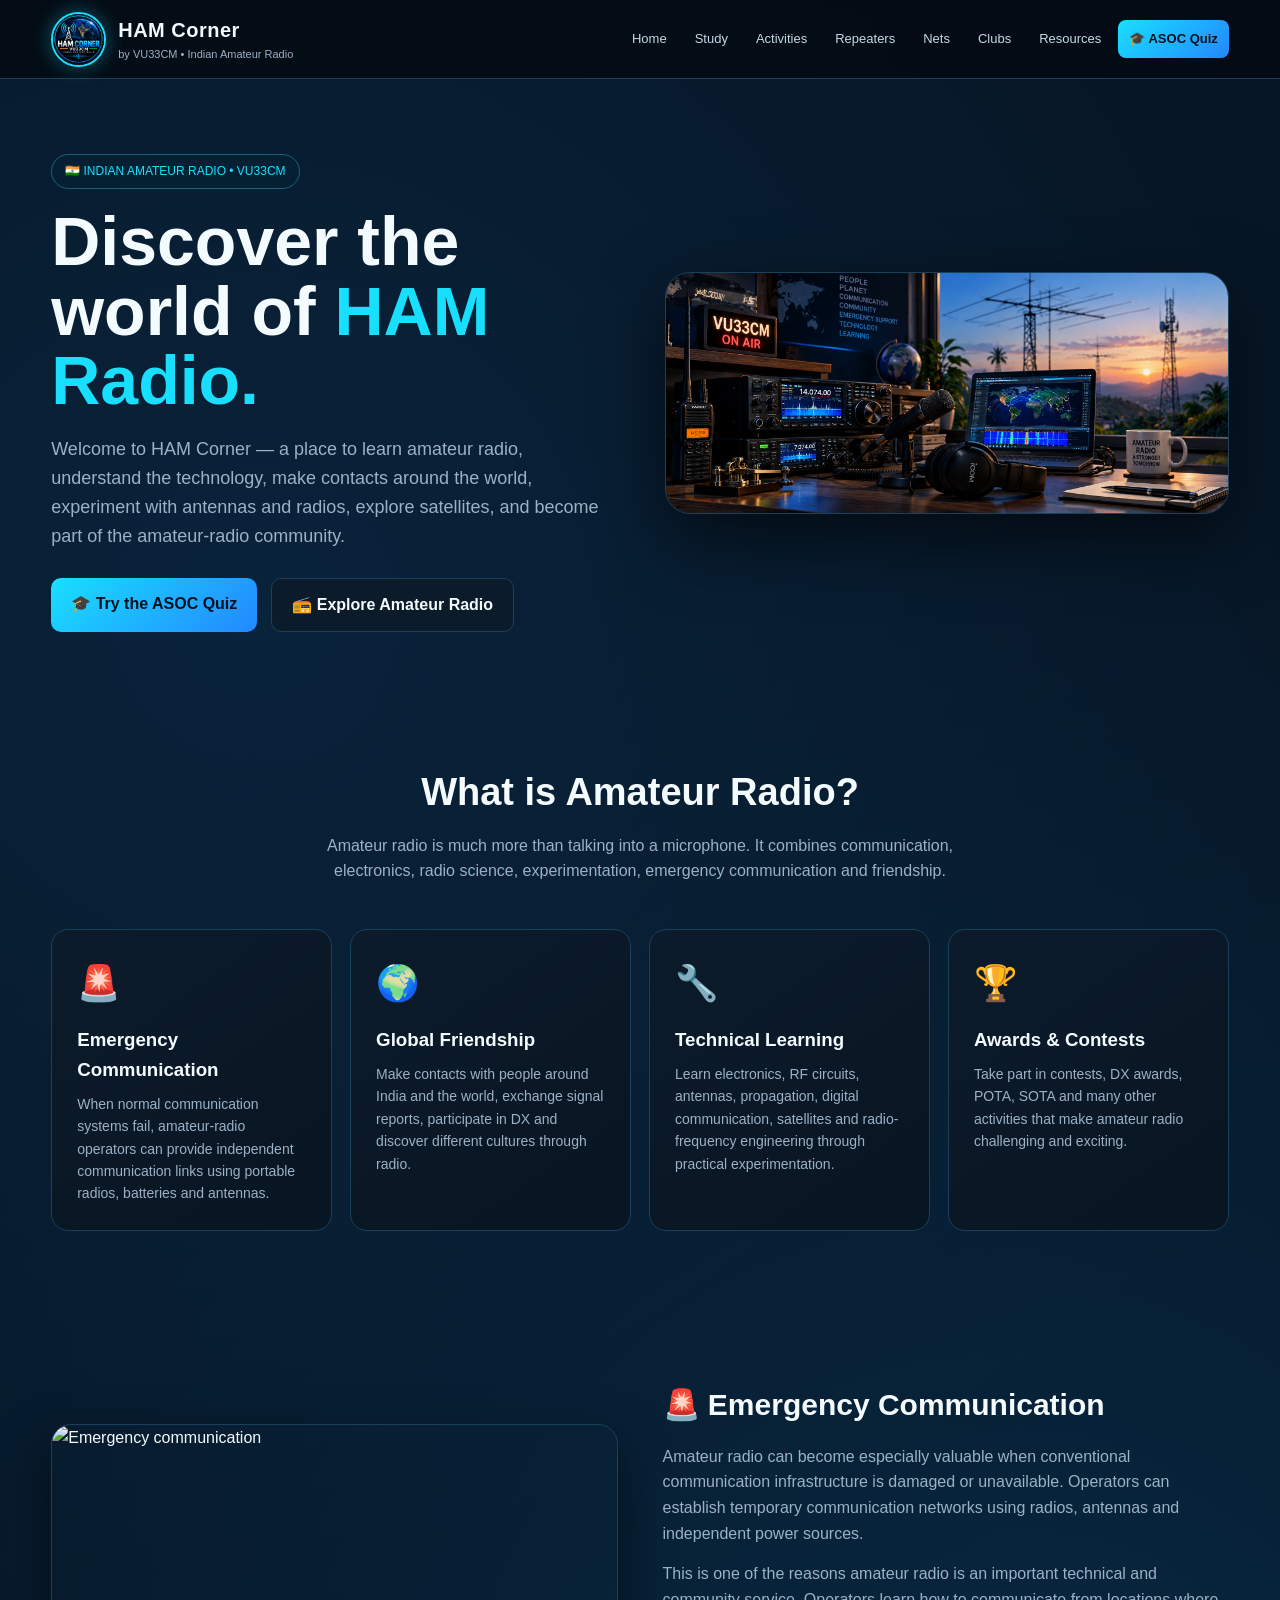
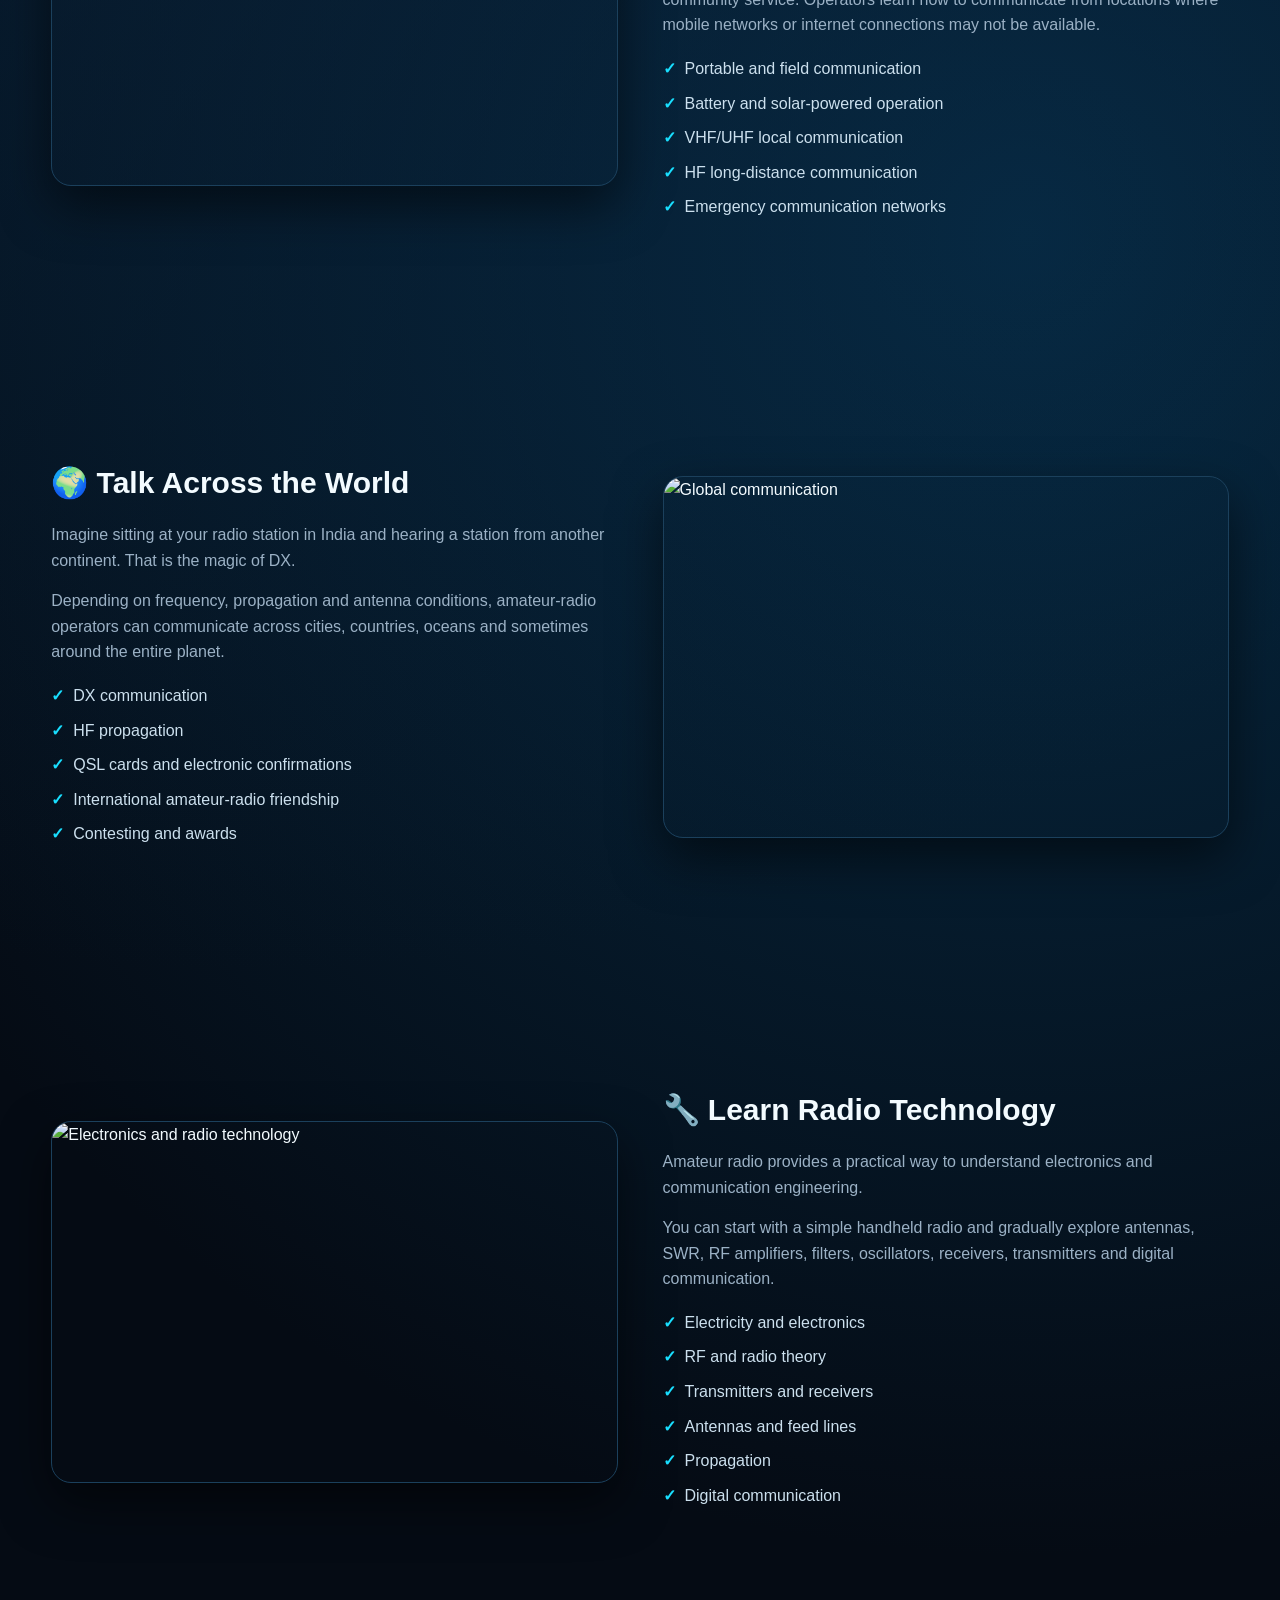
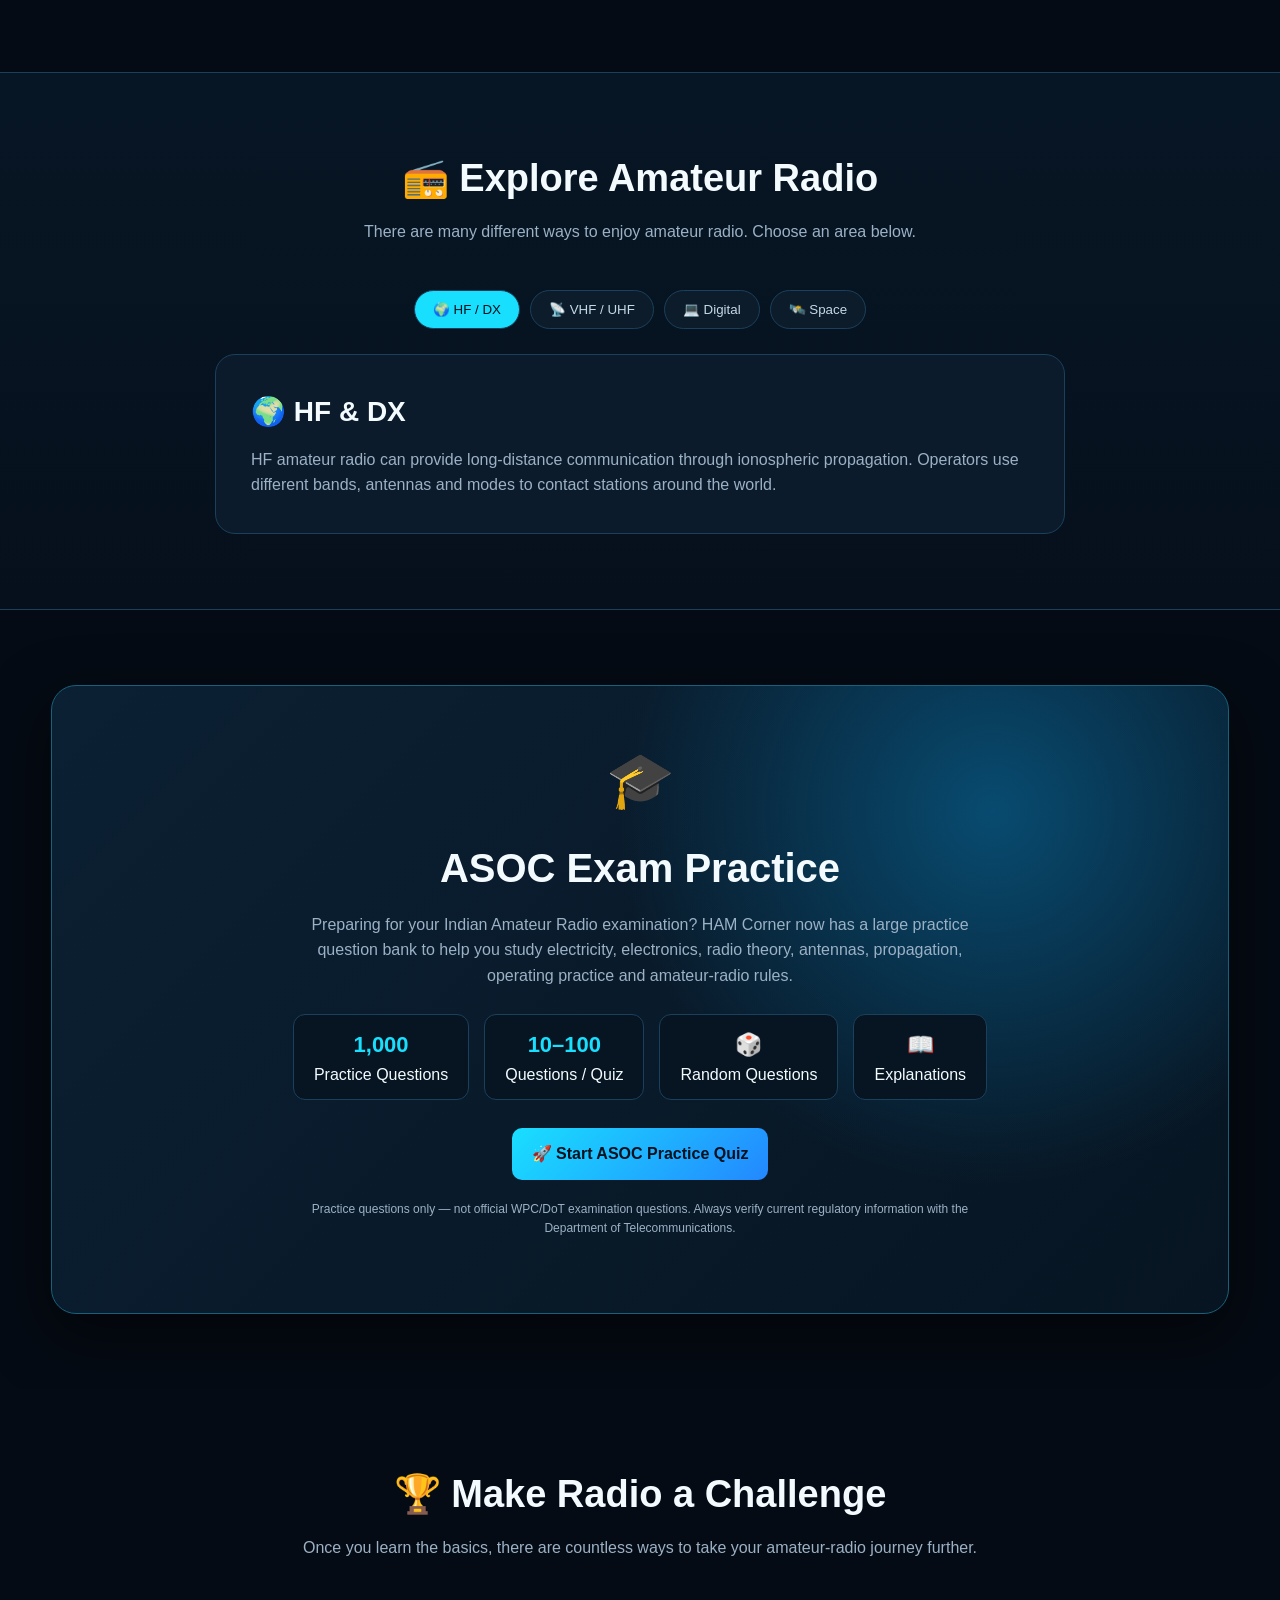
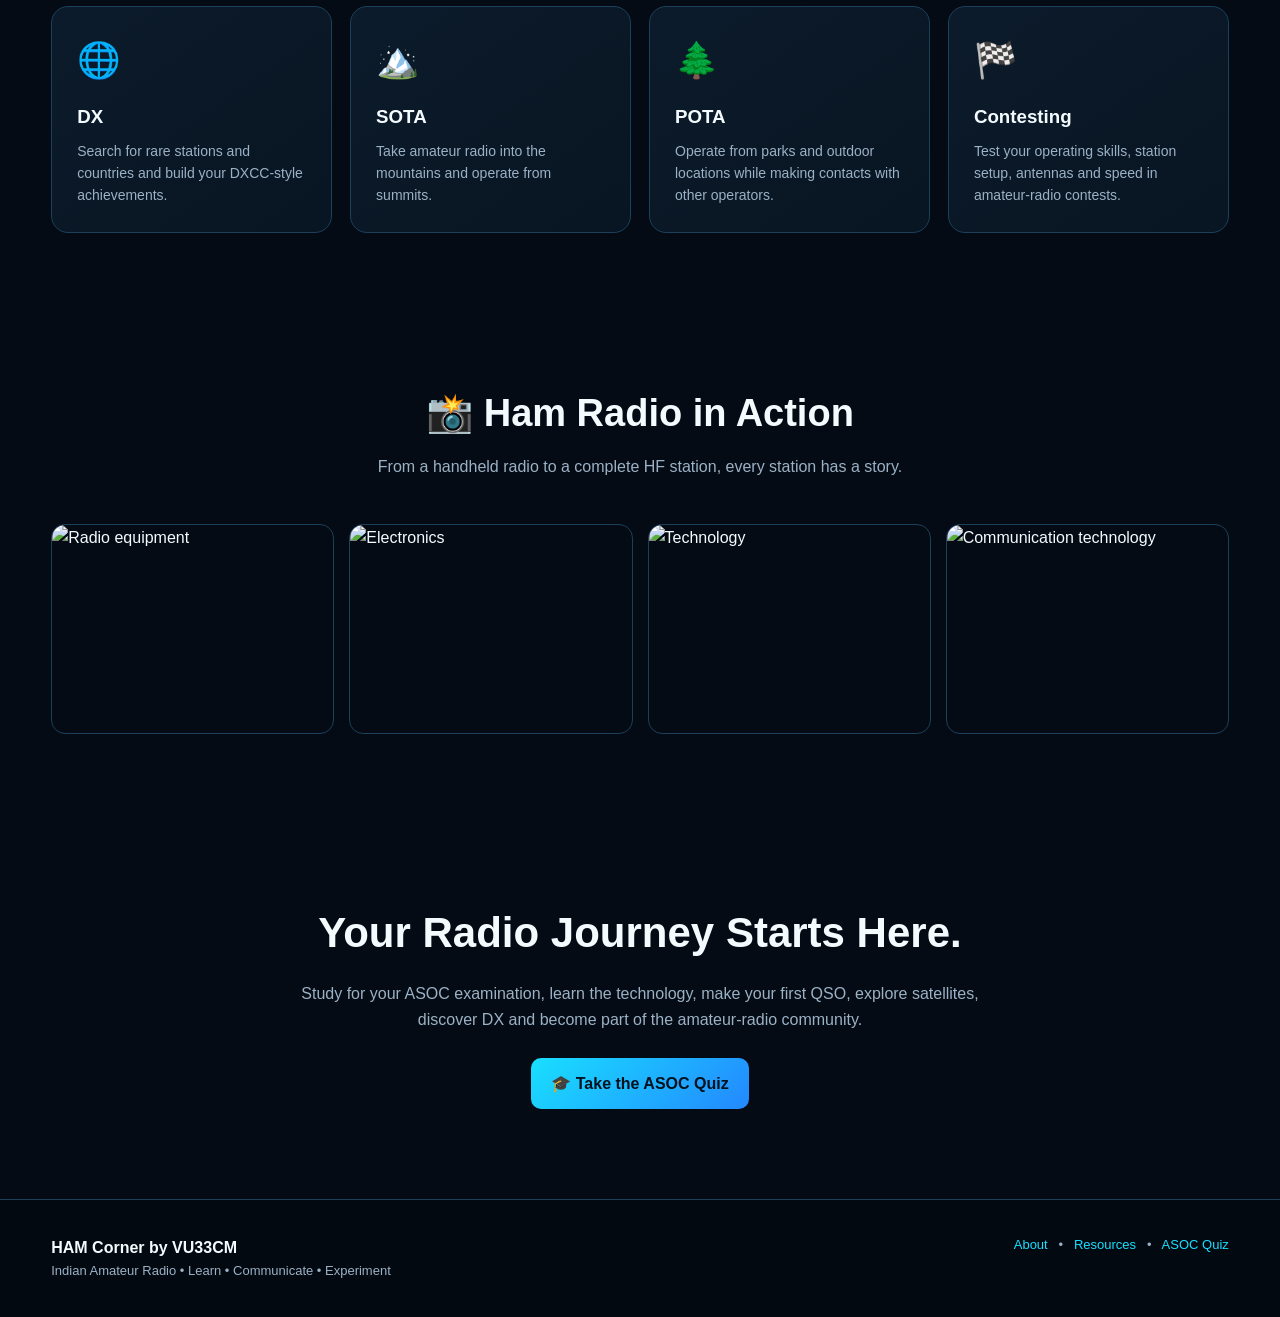
==== commit a189bba4: "Update index.html" ====
--- a/index.html
+++ b/index.html
@@ -1,2318 +1,1173 @@
 <!DOCTYPE html>
 <html lang="en">
-
 <head>
-
-  <meta charset="UTF-8">
-
-  <meta name="viewport" content="width=device-width, initial-scale=1.0">
-
-  <title>HAM Corner by VU33CM | Indian Amateur Radio</title>
-
-  <meta name="description"
-        content="HAM Corner by VU33CM — Discover amateur radio, licensing, emergency communication, HF, VHF, UHF, digital modes, satellites, repeaters, contests and the worldwide amateur radio community.">
-
-  <link rel="preconnect" href="https://fonts.googleapis.com">
-  <link rel="preconnect" href="https://fonts.gstatic.com" crossorigin>
-
-  <link href="https://fonts.googleapis.com/css2?family=Inter:wght@400;500;600;700;800&family=Space+Grotesk:wght@500;600;700&display=swap"
-        rel="stylesheet">
-
-
-  <style>
-
-    /* =========================================================
-       HAM CORNER — HOMEPAGE
-       VU33CM
-       ========================================================= */
-
-    :root {
-      --bg: #030712;
-      --bg2: #07111f;
-      --card: rgba(12, 25, 43, 0.78);
-      --border: rgba(255,255,255,0.09);
-
-      --cyan: #00d9ff;
-      --blue: #1687ff;
-      --purple: #7c5cff;
-
-      --text: #f5f8ff;
-      --muted: #94a8bd;
-
-      --green: #00d084;
-      --orange: #ff9d2e;
-
-      --max: 1180px;
+<meta charset="UTF-8">
+<meta name="viewport" content="width=device-width, initial-scale=1.0">
+
+<title>HAM Corner by VU33CM | Indian Amateur Radio</title>
+
+<meta name="description"
+content="HAM Corner by VU33CM - Learn, explore and enjoy Indian Amateur Radio, DX, satellites, repeaters, digital modes, contests and emergency communication.">
+
+<style>
+:root{
+    --bg:#050b14;
+    --bg2:#081525;
+    --card:#0c1b2b;
+    --card2:#102438;
+    --cyan:#19dfff;
+    --blue:#2388ff;
+    --white:#f3fbff;
+    --muted:#9bb1c5;
+    --border:#1b405c;
+    --green:#36e09b;
+    --orange:#ffb84d;
+}
+
+*{
+    margin:0;
+    padding:0;
+    box-sizing:border-box;
+}
+
+html{
+    scroll-behavior:smooth;
+}
+
+body{
+    font-family:Arial,Helvetica,sans-serif;
+    background:
+        radial-gradient(circle at 20% 10%,#09233b 0%,transparent 35%),
+        radial-gradient(circle at 80% 30%,#062b45 0%,transparent 30%),
+        var(--bg);
+    color:var(--white);
+    line-height:1.6;
+}
+
+a{
+    color:inherit;
+    text-decoration:none;
+}
+
+.container{
+    width:min(1180px,92%);
+    margin:auto;
+}
+
+/* ================= HEADER ================= */
+
+header{
+    position:sticky;
+    top:0;
+    z-index:1000;
+    background:rgba(5,11,20,.92);
+    backdrop-filter:blur(15px);
+    border-bottom:1px solid var(--border);
+}
+
+.navbar{
+    min-height:78px;
+    display:flex;
+    align-items:center;
+    justify-content:space-between;
+    gap:20px;
+}
+
+.logo{
+    display:flex;
+    align-items:center;
+    gap:12px;
+}
+
+.logo-icon{
+    width:55px;
+    height:55px;
+    border-radius:50%;
+    overflow:hidden;
+    border:2px solid var(--cyan);
+    box-shadow:0 0 20px rgba(25,223,255,.35);
+    flex-shrink:0;
+}
+
+.logo-icon img{
+    width:100%;
+    height:100%;
+    object-fit:contain;
+}
+
+.logo-text h1{
+    font-size:20px;
+    letter-spacing:.5px;
+}
+
+.logo-text span{
+    display:block;
+    color:var(--muted);
+    font-size:11px;
+}
+
+nav{
+    display:flex;
+    align-items:center;
+    gap:6px;
+    flex-wrap:wrap;
+    justify-content:flex-end;
+}
+
+nav a{
+    padding:9px 11px;
+    border-radius:8px;
+    color:#c5d8e7;
+    font-size:13px;
+    transition:.25s;
+}
+
+nav a:hover{
+    background:#10283b;
+    color:var(--cyan);
+}
+
+nav .quiz-link{
+    background:linear-gradient(135deg,var(--cyan),var(--blue));
+    color:#00111c;
+    font-weight:800;
+}
+
+/* ================= HERO ================= */
+
+.hero{
+    padding:75px 0 55px;
+}
+
+.hero-grid{
+    display:grid;
+    grid-template-columns:1fr 1fr;
+    gap:50px;
+    align-items:center;
+}
+
+.badge{
+    display:inline-block;
+    padding:7px 13px;
+    border:1px solid #17617c;
+    border-radius:30px;
+    color:var(--cyan);
+    background:#062033;
+    font-size:12px;
+    margin-bottom:18px;
+}
+
+.hero h2{
+    font-size:clamp(38px,6vw,68px);
+    line-height:1.02;
+    margin-bottom:20px;
+}
+
+.hero h2 span{
+    color:var(--cyan);
+}
+
+.hero p{
+    color:var(--muted);
+    font-size:18px;
+    max-width:620px;
+}
+
+.hero-buttons{
+    display:flex;
+    gap:14px;
+    margin-top:28px;
+    flex-wrap:wrap;
+}
+
+.btn{
+    display:inline-block;
+    padding:13px 20px;
+    border-radius:10px;
+    font-weight:700;
+    transition:.25s;
+}
+
+.btn-primary{
+    background:linear-gradient(135deg,var(--cyan),var(--blue));
+    color:#00121e;
+}
+
+.btn-secondary{
+    border:1px solid var(--border);
+    background:#0b1b2a;
+}
+
+.btn:hover{
+    transform:translateY(-2px);
+    filter:brightness(1.1);
+}
+
+.hero-img{
+    border-radius:25px;
+    overflow:hidden;
+    border:1px solid var(--border);
+    box-shadow:0 25px 70px #0009;
+}
+
+.hero-img img{
+    width:100%;
+    display:block;
+}
+
+/* ================= GENERAL ================= */
+
+section{
+    padding:75px 0;
+}
+
+.section-heading{
+    text-align:center;
+    margin-bottom:45px;
+}
+
+.section-heading h2{
+    font-size:38px;
+    margin-bottom:10px;
+}
+
+.section-heading p{
+    color:var(--muted);
+    max-width:700px;
+    margin:auto;
+}
+
+.feature{
+    display:grid;
+    grid-template-columns:1fr 1fr;
+    gap:45px;
+    align-items:center;
+    margin-bottom:80px;
+}
+
+.feature.reverse .feature-image{
+    order:2;
+}
+
+.feature-image{
+    border-radius:20px;
+    overflow:hidden;
+    border:1px solid var(--border);
+    box-shadow:0 20px 50px #0008;
+}
+
+.feature-image img{
+    width:100%;
+    height:360px;
+    object-fit:cover;
+    display:block;
+}
+
+.feature-content h3{
+    font-size:30px;
+    margin-bottom:15px;
+}
+
+.feature-content p{
+    color:var(--muted);
+    margin-bottom:15px;
+}
+
+.feature-content ul{
+    list-style:none;
+    margin-top:18px;
+}
+
+.feature-content li{
+    margin:9px 0;
+    color:#cce0ee;
+}
+
+.feature-content li::before{
+    content:"✓";
+    color:var(--cyan);
+    margin-right:9px;
+    font-weight:bold;
+}
+
+/* ================= CARDS ================= */
+
+.cards{
+    display:grid;
+    grid-template-columns:repeat(4,1fr);
+    gap:18px;
+}
+
+.card{
+    background:linear-gradient(145deg,var(--card),#081522);
+    border:1px solid var(--border);
+    border-radius:17px;
+    padding:25px;
+    transition:.3s;
+}
+
+.card:hover{
+    transform:translateY(-7px);
+    border-color:#227ea5;
+    box-shadow:0 20px 40px #0007;
+}
+
+.card-icon{
+    font-size:35px;
+    margin-bottom:14px;
+}
+
+.card h3{
+    margin-bottom:8px;
+}
+
+.card p{
+    color:var(--muted);
+    font-size:14px;
+}
+
+/* ================= RADIO EXPLORER ================= */
+
+.explorer{
+    background:linear-gradient(180deg,#071625,#06101c);
+    border-top:1px solid var(--border);
+    border-bottom:1px solid var(--border);
+}
+
+.tabs{
+    display:flex;
+    justify-content:center;
+    gap:10px;
+    flex-wrap:wrap;
+    margin-bottom:25px;
+}
+
+.tab{
+    border:1px solid var(--border);
+    background:#0c1c2b;
+    color:#c5d8e7;
+    padding:11px 18px;
+    border-radius:30px;
+    cursor:pointer;
+}
+
+.tab.active,
+.tab:hover{
+    background:var(--cyan);
+    color:#00121b;
+}
+
+.explorer-box{
+    max-width:850px;
+    margin:auto;
+    background:var(--card);
+    border:1px solid var(--border);
+    border-radius:20px;
+    padding:35px;
+}
+
+.explorer-box h3{
+    font-size:28px;
+    margin-bottom:12px;
+}
+
+.explorer-box p{
+    color:var(--muted);
+}
+
+/* ================= QUIZ CTA ================= */
+
+.quiz-section{
+    position:relative;
+    overflow:hidden;
+}
+
+.quiz-box{
+    background:
+        radial-gradient(circle at 80% 20%,#084b70,transparent 35%),
+        linear-gradient(135deg,#0b2033,#071522);
+    border:1px solid #17617c;
+    border-radius:25px;
+    padding:50px;
+    text-align:center;
+    box-shadow:0 20px 60px #0008;
+}
+
+.quiz-icon{
+    font-size:55px;
+    margin-bottom:12px;
+}
+
+.quiz-box h2{
+    font-size:40px;
+    margin-bottom:12px;
+}
+
+.quiz-box p{
+    max-width:700px;
+    margin:0 auto 25px;
+    color:var(--muted);
+}
+
+.quiz-stats{
+    display:flex;
+    justify-content:center;
+    gap:15px;
+    flex-wrap:wrap;
+    margin-bottom:28px;
+}
+
+.quiz-stat{
+    border:1px solid var(--border);
+    background:#071522;
+    border-radius:12px;
+    padding:12px 20px;
+}
+
+.quiz-stat strong{
+    display:block;
+    font-size:22px;
+    color:var(--cyan);
+}
+
+/* ================= GALLERY ================= */
+
+.gallery{
+    display:grid;
+    grid-template-columns:repeat(4,1fr);
+    gap:15px;
+}
+
+.gallery img{
+    width:100%;
+    height:210px;
+    object-fit:cover;
+    border-radius:14px;
+    border:1px solid var(--border);
+    transition:.3s;
+}
+
+.gallery img:hover{
+    transform:scale(1.03);
+}
+
+/* ================= CTA ================= */
+
+.final-cta{
+    text-align:center;
+    padding:90px 20px;
+}
+
+.final-cta h2{
+    font-size:42px;
+    margin-bottom:15px;
+}
+
+.final-cta p{
+    color:var(--muted);
+    max-width:700px;
+    margin:0 auto 25px;
+}
+
+/* ================= FOOTER ================= */
+
+footer{
+    border-top:1px solid var(--border);
+    padding:35px 0;
+    background:#030911;
+}
+
+.footer-grid{
+    display:flex;
+    justify-content:space-between;
+    gap:20px;
+    flex-wrap:wrap;
+}
+
+footer p{
+    color:var(--muted);
+    font-size:13px;
+}
+
+footer a{
+    color:var(--cyan);
+}
+
+/* ================= MOBILE ================= */
+
+@media(max-width:900px){
+
+    .hero-grid,
+    .feature{
+        grid-template-columns:1fr;
     }
 
-
-    * {
-      box-sizing: border-box;
-      margin: 0;
-      padding: 0;
+    .feature.reverse .feature-image{
+        order:0;
     }
 
-
-    html {
-      scroll-behavior: smooth;
+    .cards{
+        grid-template-columns:repeat(2,1fr);
     }
 
-
-    body {
-      font-family: "Inter", sans-serif;
-      background:
-        radial-gradient(circle at 20% 10%, rgba(0,217,255,.10), transparent 28%),
-        radial-gradient(circle at 80% 20%, rgba(124,92,255,.10), transparent 30%),
-        var(--bg);
-
-      color: var(--text);
-      line-height: 1.7;
-      overflow-x: hidden;
+    .gallery{
+        grid-template-columns:repeat(2,1fr);
     }
 
-
-    a {
-      color: inherit;
-      text-decoration: none;
+    nav{
+        display:none;
     }
-
-
-    img {
-      max-width: 100%;
-      display: block;
+}
+
+@media(max-width:600px){
+
+    .hero{
+        padding-top:45px;
     }
 
-
-    /* =========================================================
-       HEADER
-       ========================================================= */
-
-    header {
-      position: sticky;
-      top: 0;
-      z-index: 1000;
-
-      background: rgba(3,7,18,.88);
-      backdrop-filter: blur(18px);
-
-      border-bottom: 1px solid var(--border);
+    section{
+        padding:55px 0;
     }
 
-
-    .nav-container {
-      max-width: var(--max);
-      margin: auto;
-
-      min-height: 82px;
-
-      display: flex;
-      align-items: center;
-      justify-content: space-between;
-
-      gap: 30px;
-
-      padding: 10px 20px;
+    .cards{
+        grid-template-columns:1fr;
     }
 
-
-    .logo {
-      display: flex;
-      align-items: center;
-      gap: 13px;
-
-      flex-shrink: 0;
+    .gallery{
+        grid-template-columns:1fr;
     }
 
-
-    .logo-icon {
-      width: 54px;
-      height: 54px;
-
-      border-radius: 14px;
-
-      overflow: hidden;
-
-      background: linear-gradient(135deg, #00d9ff, #1687ff);
-
-      box-shadow:
-        0 8px 25px rgba(0,217,255,.22);
+    .feature-image img{
+        height:280px;
     }
 
-
-    .logo-icon img {
-      width: 100%;
-      height: 100%;
-      object-fit: cover;
+    .quiz-box{
+        padding:30px 20px;
     }
 
-
-    .logo-text h1 {
-      font-family: "Space Grotesk", sans-serif;
-
-      font-size: 1.35rem;
-      line-height: 1.1;
+    .quiz-box h2{
+        font-size:30px;
     }
-
-
-    .logo-text span {
-      color: var(--cyan);
-      font-size: .78rem;
-      white-space: nowrap;
-    }
-
-
-    nav ul {
-      list-style: none;
-
-      display: flex;
-      align-items: center;
-
-      gap: 5px;
-
-      flex-wrap: wrap;
-      justify-content: flex-end;
-    }
-
-
-    nav a {
-      display: block;
-
-      padding: 9px 12px;
-
-      border-radius: 10px;
-
-      color: #91a4b9;
-
-      font-weight: 600;
-      font-size: .9rem;
-
-      transition: .25s ease;
-    }
-
-
-    nav a:hover,
-    nav a.active {
-      color: white;
-
-      background: rgba(0,217,255,.12);
-
-      box-shadow: inset 0 -2px 0 var(--cyan);
-    }
-
-
-    /* =========================================================
-       HERO
-       ========================================================= */
-
-    .hero {
-      max-width: var(--max);
-
-      margin: auto;
-
-      padding: 90px 20px 75px;
-
-      display: grid;
-
-      grid-template-columns: 1fr 1.05fr;
-
-      align-items: center;
-
-      gap: 55px;
-    }
-
-
-    .hero-badge {
-      display: inline-flex;
-
-      align-items: center;
-
-      padding: 7px 14px;
-
-      border-radius: 999px;
-
-      background: rgba(0,217,255,.09);
-
-      border: 1px solid rgba(0,217,255,.22);
-
-      color: var(--cyan);
-
-      font-size: .82rem;
-
-      font-weight: 700;
-
-      margin-bottom: 22px;
-    }
-
-
-    .hero h2 {
-      font-family: "Space Grotesk", sans-serif;
-
-      font-size: clamp(3rem, 6vw, 5.3rem);
-
-      line-height: 1.02;
-
-      letter-spacing: -3px;
-
-      margin-bottom: 24px;
-
-      background:
-        linear-gradient(
-          110deg,
-          #fff 20%,
-          #00d9ff 55%,
-          #7c5cff 90%
-        );
-
-      -webkit-background-clip: text;
-      background-clip: text;
-
-      color: transparent;
-    }
-
-
-    .hero p {
-      color: var(--muted);
-
-      font-size: 1.1rem;
-
-      max-width: 650px;
-
-      margin-bottom: 30px;
-    }
-
-
-    .hero p strong {
-      color: white;
-    }
-
-
-    .hero-btns {
-      display: flex;
-
-      gap: 12px;
-
-      flex-wrap: wrap;
-    }
-
-
-    .btn {
-      display: inline-flex;
-
-      align-items: center;
-      justify-content: center;
-
-      padding: 13px 21px;
-
-      border-radius: 12px;
-
-      font-weight: 700;
-
-      transition: .25s ease;
-    }
-
-
-    .btn-primary {
-      color: white;
-
-      background:
-        linear-gradient(
-          135deg,
-          var(--cyan),
-          var(--blue)
-        );
-
-      box-shadow:
-        0 12px 35px rgba(0,140,255,.25);
-    }
-
-
-    .btn-primary:hover {
-      transform: translateY(-3px);
-
-      box-shadow:
-        0 18px 45px rgba(0,140,255,.38);
-    }
-
-
-    .btn-outline {
-      border: 1px solid rgba(255,255,255,.14);
-
-      background: rgba(255,255,255,.04);
-
-      color: white;
-    }
-
-
-    .btn-outline:hover {
-      border-color: var(--cyan);
-
-      color: var(--cyan);
-
-      transform: translateY(-3px);
-    }
-
-
-    .hero-img {
-      position: relative;
-    }
-
-
-    .hero-img::before {
-      content: "";
-
-      position: absolute;
-
-      inset: -20px;
-
-      background:
-        linear-gradient(
-          135deg,
-          rgba(0,217,255,.20),
-          rgba(124,92,255,.16)
-        );
-
-      filter: blur(45px);
-
-      z-index: -1;
-    }
-
-
-    .hero-img img {
-      width: 100%;
-
-      aspect-ratio: 1.45 / 1;
-
-      object-fit: cover;
-
-      border-radius: 25px;
-
-      border: 1px solid rgba(255,255,255,.12);
-
-      box-shadow:
-        0 30px 80px rgba(0,0,0,.55);
-    }
-
-
-    /* =========================================================
-       INTRO
-       ========================================================= */
-
-    .intro {
-      max-width: 900px;
-
-      margin: 20px auto 90px;
-
-      padding: 0 20px;
-
-      text-align: center;
-    }
-
-
-    .eyebrow {
-      color: var(--cyan);
-
-      font-size: .78rem;
-
-      font-weight: 800;
-
-      letter-spacing: 2px;
-
-      text-transform: uppercase;
-
-      margin-bottom: 12px;
-    }
-
-
-    .intro h2 {
-      font-family: "Space Grotesk", sans-serif;
-
-      font-size: clamp(2rem, 4vw, 3.2rem);
-
-      line-height: 1.15;
-
-      margin-bottom: 18px;
-    }
-
-
-    .intro p {
-      color: var(--muted);
-
-      font-size: 1.05rem;
-    }
-
-
-    /* =========================================================
-       SECTION
-       ========================================================= */
-
-    .section {
-      max-width: var(--max);
-
-      margin: auto;
-
-      padding: 70px 20px;
-    }
-
-
-    .section-heading {
-      max-width: 760px;
-
-      margin-bottom: 45px;
-    }
-
-
-    .section-heading h2 {
-      font-family: "Space Grotesk", sans-serif;
-
-      font-size: clamp(2rem, 4vw, 3rem);
-
-      line-height: 1.15;
-
-      margin-bottom: 12px;
-    }
-
-
-    .section-heading p {
-      color: var(--muted);
-    }
-
-
-    /* =========================================================
-       ALTERNATING FEATURE SECTIONS
-       ========================================================= */
-
-    .feature {
-      display: grid;
-
-      grid-template-columns: 1fr 1fr;
-
-      align-items: center;
-
-      gap: 65px;
-
-      margin: 35px 0 90px;
-    }
-
-
-    .feature.reverse .feature-image {
-      order: 2;
-    }
-
-
-    .feature.reverse .feature-content {
-      order: 1;
-    }
-
-
-    .feature-image {
-      position: relative;
-    }
-
-
-    .feature-image img {
-      width: 100%;
-
-      height: 380px;
-
-      object-fit: cover;
-
-      border-radius: 22px;
-
-      border: 1px solid var(--border);
-
-      box-shadow:
-        0 25px 60px rgba(0,0,0,.4);
-
-      transition: .35s ease;
-    }
-
-
-    .feature-image:hover img {
-      transform: scale(1.025);
-    }
-
-
-    .feature-content h3 {
-      font-family: "Space Grotesk", sans-serif;
-
-      font-size: 2rem;
-
-      line-height: 1.2;
-
-      margin-bottom: 18px;
-    }
-
-
-    .feature-content p {
-      color: var(--muted);
-
-      margin-bottom: 18px;
-    }
-
-
-    .feature-list {
-      list-style: none;
-
-      display: grid;
-
-      gap: 8px;
-
-      margin-top: 20px;
-    }
-
-
-    .feature-list li {
-      color: #cbd7e5;
-
-      display: flex;
-
-      gap: 10px;
-    }
-
-
-    .feature-list li::before {
-      content: "✓";
-
-      color: var(--cyan);
-
-      font-weight: 800;
-    }
-
-
-    /* =========================================================
-       INTERACTIVE EXPLORER
-       ========================================================= */
-
-    .explorer {
-      background:
-        linear-gradient(
-          145deg,
-          rgba(9,25,44,.95),
-          rgba(7,12,28,.95)
-        );
-
-      border: 1px solid var(--border);
-
-      border-radius: 28px;
-
-      padding: 35px;
-
-      margin-top: 25px;
-    }
-
-
-    .explorer-tabs {
-      display: grid;
-
-      grid-template-columns: repeat(4, 1fr);
-
-      gap: 10px;
-
-      margin-bottom: 30px;
-    }
-
-
-    .explorer-tab {
-      border: 1px solid var(--border);
-
-      background: rgba(255,255,255,.035);
-
-      color: #9aacc0;
-
-      border-radius: 12px;
-
-      padding: 15px 10px;
-
-      cursor: pointer;
-
-      font: inherit;
-
-      font-weight: 700;
-
-      transition: .25s ease;
-    }
-
-
-    .explorer-tab:hover,
-    .explorer-tab.active {
-      color: white;
-
-      border-color: rgba(0,217,255,.4);
-
-      background: rgba(0,217,255,.09);
-    }
-
-
-    .explorer-content {
-      display: none;
-
-      animation: fadeIn .35s ease;
-    }
-
-
-    .explorer-content.active {
-      display: block;
-    }
-
-
-    .explorer-content h3 {
-      font-family: "Space Grotesk", sans-serif;
-
-      font-size: 1.8rem;
-
-      margin-bottom: 10px;
-    }
-
-
-    .explorer-content p {
-      color: var(--muted);
-
-      max-width: 850px;
-    }
-
-
-    .mode-tags {
-      display: flex;
-
-      flex-wrap: wrap;
-
-      gap: 9px;
-
-      margin-top: 22px;
-    }
-
-
-    .mode-tags span {
-      padding: 7px 11px;
-
-      border-radius: 8px;
-
-      background: rgba(255,255,255,.055);
-
-      border: 1px solid var(--border);
-
-      color: #dce6f2;
-
-      font-size: .86rem;
-    }
-
-
-    @keyframes fadeIn {
-      from {
-        opacity: 0;
-        transform: translateY(7px);
-      }
-
-      to {
-        opacity: 1;
-        transform: translateY(0);
-      }
-    }
-
-
-    /* =========================================================
-       FOUR PILLARS
-       ========================================================= */
-
-    .pillars {
-      display: grid;
-
-      grid-template-columns: repeat(4, 1fr);
-
-      gap: 16px;
-    }
-
-
-    .pillar {
-      padding: 27px;
-
-      border-radius: 18px;
-
-      background: var(--card);
-
-      border: 1px solid var(--border);
-
-      transition: .3s ease;
-    }
-
-
-    .pillar:hover {
-      transform: translateY(-7px);
-
-      border-color: rgba(0,217,255,.35);
-    }
-
-
-    .pillar-icon {
-      font-size: 2rem;
-
-      margin-bottom: 15px;
-    }
-
-
-    .pillar h3 {
-      font-family: "Space Grotesk", sans-serif;
-
-      margin-bottom: 8px;
-    }
-
-
-    .pillar p {
-      color: var(--muted);
-
-      font-size: .92rem;
-    }
-
-
-    /* =========================================================
-       DIGITAL RADIO
-       ========================================================= */
-
-    .digital-box {
-      display: grid;
-
-      grid-template-columns: 1fr 1fr;
-
-      gap: 35px;
-
-      align-items: center;
-
-      background:
-        linear-gradient(
-          135deg,
-          rgba(0,217,255,.07),
-          rgba(124,92,255,.07)
-        );
-
-      border: 1px solid var(--border);
-
-      border-radius: 25px;
-
-      padding: 35px;
-    }
-
-
-    .digital-box h3 {
-      font-family: "Space Grotesk", sans-serif;
-
-      font-size: 2rem;
-
-      margin-bottom: 14px;
-    }
-
-
-    .digital-box p {
-      color: var(--muted);
-    }
-
-
-    .digital-grid {
-      display: grid;
-
-      grid-template-columns: repeat(2, 1fr);
-
-      gap: 10px;
-    }
-
-
-    .digital-item {
-      padding: 15px;
-
-      background: rgba(0,0,0,.22);
-
-      border: 1px solid var(--border);
-
-      border-radius: 12px;
-    }
-
-
-    .digital-item strong {
-      display: block;
-
-      color: white;
-
-      margin-bottom: 3px;
-    }
-
-
-    .digital-item span {
-      color: var(--muted);
-
-      font-size: .82rem;
-    }
-
-
-    /* =========================================================
-       JOURNEY
-       ========================================================= */
-
-    .journey {
-      display: grid;
-
-      grid-template-columns: repeat(4, 1fr);
-
-      gap: 15px;
-
-      counter-reset: journey;
-    }
-
-
-    .journey-step {
-      position: relative;
-
-      padding: 28px 22px;
-
-      background: rgba(255,255,255,.035);
-
-      border: 1px solid var(--border);
-
-      border-radius: 17px;
-    }
-
-
-    .journey-step::before {
-      counter-increment: journey;
-
-      content: "0" counter(journey);
-
-      display: block;
-
-      color: var(--cyan);
-
-      font-family: "Space Grotesk", sans-serif;
-
-      font-size: 1.8rem;
-
-      font-weight: 700;
-
-      margin-bottom: 15px;
-    }
-
-
-    .journey-step h3 {
-      margin-bottom: 7px;
-    }
-
-
-    .journey-step p {
-      color: var(--muted);
-
-      font-size: .9rem;
-    }
-
-
-    /* =========================================================
-       CTA
-       ========================================================= */
-
-    .cta {
-      max-width: var(--max);
-
-      margin: 40px auto 90px;
-
-      padding: 70px 30px;
-
-      text-align: center;
-
-      border-radius: 30px;
-
-      background:
-        radial-gradient(
-          circle at 50% 0%,
-          rgba(0,217,255,.15),
-          transparent 45%
-        ),
-        linear-gradient(
-          135deg,
-          #08182a,
-          #0a1021
-        );
-
-      border: 1px solid var(--border);
-    }
-
-
-    .cta h2 {
-      font-family: "Space Grotesk", sans-serif;
-
-      font-size: clamp(2rem, 4vw, 3.2rem);
-
-      margin-bottom: 15px;
-    }
-
-
-    .cta p {
-      color: var(--muted);
-
-      max-width: 680px;
-
-      margin: 0 auto 27px;
-    }
-
-
-    /* =========================================================
-       FOOTER
-       ========================================================= */
-
-    footer {
-      border-top: 1px solid var(--border);
-
-      text-align: center;
-
-      padding: 45px 20px;
-
-      color: var(--muted);
-    }
-
-
-    footer .callsign {
-      color: white;
-
-      font-family: "Space Grotesk", sans-serif;
-
-      font-size: 1.25rem;
-
-      font-weight: 700;
-
-      margin-bottom: 5px;
-    }
-
-
-    footer .callsign span {
-      color: var(--cyan);
-    }
-
-
-    /* =========================================================
-       RESPONSIVE
-       ========================================================= */
-
-    @media (max-width: 1000px) {
-
-      nav {
-        display: none;
-      }
-
-      .hero {
-        grid-template-columns: 1fr;
-
-      }
-
-      .hero-content {
-        text-align: center;
-      }
-
-      .hero-btns {
-        justify-content: center;
-      }
-
-      .hero p {
-        margin-left: auto;
-        margin-right: auto;
-      }
-
-      .feature {
-        grid-template-columns: 1fr;
-
-        gap: 30px;
-      }
-
-      .feature.reverse .feature-image {
-        order: 1;
-      }
-
-      .feature.reverse .feature-content {
-        order: 2;
-      }
-
-      .pillars {
-        grid-template-columns: repeat(2, 1fr);
-      }
-
-      .journey {
-        grid-template-columns: repeat(2, 1fr);
-      }
-
-    }
-
-
-    @media (max-width: 700px) {
-
-      .nav-container {
-        min-height: 70px;
-      }
-
-      .logo-icon {
-        width: 45px;
-        height: 45px;
-      }
-
-      .logo-text h1 {
-        font-size: 1.1rem;
-      }
-
-      .logo-text span {
-        font-size: .68rem;
-      }
-
-      .hero {
-        padding-top: 55px;
-      }
-
-      .hero h2 {
-        font-size: 3rem;
-
-        letter-spacing: -2px;
-      }
-
-      .hero-img img {
-        aspect-ratio: 1.2 / 1;
-      }
-
-      .feature-image img {
-        height: 280px;
-      }
-
-      .pillars,
-      .journey,
-      .digital-box {
-        grid-template-columns: 1fr;
-      }
-
-      .digital-grid {
-        grid-template-columns: 1fr 1fr;
-      }
-
-      .explorer {
-        padding: 20px;
-      }
-
-      .explorer-tabs {
-        grid-template-columns: 1fr 1fr;
-      }
-
-    }
-
-
-    @media (max-width: 430px) {
-
-      .digital-grid {
-        grid-template-columns: 1fr;
-      }
-
-      .hero h2 {
-        font-size: 2.5rem;
-      }
-
-    }
-
-  </style>
-
+}
+</style>
 </head>
 
-
 <body>
 
-
-<!-- =========================================================
-     HEADER
-     ========================================================= -->
+<!-- ================= HEADER ================= -->
 
 <header>
-
-  <div class="nav-container">
-
-    <a href="index.html" class="logo">
-
-      <div class="logo-icon">
-
-        <img
-          src="logo.png"
-          alt="HAM Corner VU33CM">
-
-      </div>
-
-      <div class="logo-text">
-
-        <h1>HAM Corner</h1>
-
-        <span>
-          by VU33CM • Indian Amateur Radio
-        </span>
-
-      </div>
-
-    </a>
-
-
-    <nav>
-
-      <ul>
-
-        <li>
-          <a href="index.html" class="active">
-            Home
-          </a>
-        </li>
-
-        <li>
-          <a href="licensing.html">
-            Get Licensed
-          </a>
-        </li>
-
-        <li>
-          <a href="study.html">
-            Study
-          </a>
-        </li>
-
-        <li>
-          <a href="activities.html">
-            Modes
-          </a>
-        </li>
-
-        <li>
-          <a href="repeaters.html">
-            Repeaters
-          </a>
-        </li>
-
-        <li>
-          <a href="nets.html">
-            Nets
-          </a>
-        </li>
-
-        <li>
-          <a href="clubs.html">
-            Clubs
-          </a>
-        </li>
-
-        <li>
-          <a href="resources.html">
-            Resources
-          </a>
-        </li>
-
-        <li>
-          <a href="about.html">
-            About
-          </a>
-        </li>
-
-      </ul>
-
-    </nav>
-
-  </div>
-
+<div class="container navbar">
+
+<a href="index.html" class="logo">
+
+<div class="logo-icon">
+<img src="logo.png" alt="HAM Corner VU33CM Logo">
+</div>
+
+<div class="logo-text">
+<h1>HAM Corner</h1>
+<span>by VU33CM • Indian Amateur Radio</span>
+</div>
+
+</a>
+
+<nav>
+<a href="index.html">Home</a>
+<a href="study.html">Study</a>
+<a href="activities.html">Activities</a>
+<a href="repeaters.html">Repeaters</a>
+<a href="nets.html">Nets</a>
+<a href="clubs.html">Clubs</a>
+<a href="resources.html">Resources</a>
+
+<a href="quiz.html" class="quiz-link">
+🎓 ASOC Quiz
+</a>
+</nav>
+
+</div>
 </header>
 
 
-
-<!-- =========================================================
-     HERO
-     ========================================================= -->
+<!-- ================= HERO ================= -->
 
 <section class="hero">
-
-  <div class="hero-content">
-
-    <div class="hero-badge">
-      📡 AMATEUR RADIO • INDIA
-    </div>
-
-
-    <h2>
-      Discover a World
-      Beyond the Internet.
-    </h2>
-
-
-    <p>
-
-      Amateur radio is more than pressing a button and talking
-      into a microphone. It is the art of making connections —
-      across cities, oceans and continents — using radio waves,
-      antennas, electronics and imagination.
-
-      <br><br>
-
-      <strong>
-        Welcome to HAM Corner by VU33CM.
-      </strong>
-
-    </p>
-
-
-    <div class="hero-btns">
-
-      <a
-        href="licensing.html"
-        class="btn btn-primary">
-
-        🚀 Start Your Ham Journey
-
-      </a>
-
-
-      <a
-        href="#explore"
-        class="btn btn-outline">
-
-        Explore Amateur Radio ↓
-
-      </a>
-
-    </div>
-
-  </div>
-
-
-  <div class="hero-img">
-
-    <img
-      src="Home.png"
-      alt="Amateur radio station">
-
-  </div>
-
+<div class="container hero-grid">
+
+<div>
+
+<div class="badge">
+🇮🇳 INDIAN AMATEUR RADIO • VU33CM
+</div>
+
+<h2>
+Discover the world of
+<span>HAM Radio.</span>
+</h2>
+
+<p>
+Welcome to HAM Corner — a place to learn amateur radio,
+understand the technology, make contacts around the world,
+experiment with antennas and radios, explore satellites,
+and become part of the amateur-radio community.
+</p>
+
+<div class="hero-buttons">
+
+<a href="quiz.html" class="btn btn-primary">
+🎓 Try the ASOC Quiz
+</a>
+
+<a href="#explore" class="btn btn-secondary">
+📻 Explore Amateur Radio
+</a>
+
+</div>
+
+</div>
+
+<div class="hero-img">
+<img src="Home.png"
+     alt="VU33CM Amateur Radio Station"
+     loading="eager">
+</div>
+
+</div>
 </section>
 
 
-
-<!-- =========================================================
-     INTRO
-     ========================================================= -->
-
-<section class="intro">
-
-  <div class="eyebrow">
-    WHY HAM RADIO?
-  </div>
-
-
-  <h2>
-    A hobby that connects
-    people, technology and the world.
-  </h2>
-
-
-  <p>
-
-    Imagine communicating with someone hundreds or thousands
-    of kilometres away without relying on a mobile network.
-    Imagine building your own antenna, experimenting with
-    electronics, decoding signals from space or helping your
-    community when conventional communication fails.
-
-    <br><br>
-
-    That's amateur radio.
-
-  </p>
-
+<!-- ================= INTRO ================= -->
+
+<section>
+<div class="container">
+
+<div class="section-heading">
+
+<h2>What is Amateur Radio?</h2>
+
+<p>
+Amateur radio is much more than talking into a microphone.
+It combines communication, electronics, radio science,
+experimentation, emergency communication and friendship.
+</p>
+
+</div>
+
+<div class="cards">
+
+<div class="card">
+<div class="card-icon">🚨</div>
+<h3>Emergency Communication</h3>
+<p>
+When normal communication systems fail, amateur-radio
+operators can provide independent communication links
+using portable radios, batteries and antennas.
+</p>
+</div>
+
+<div class="card">
+<div class="card-icon">🌍</div>
+<h3>Global Friendship</h3>
+<p>
+Make contacts with people around India and the world,
+exchange signal reports, participate in DX and discover
+different cultures through radio.
+</p>
+</div>
+
+<div class="card">
+<div class="card-icon">🔧</div>
+<h3>Technical Learning</h3>
+<p>
+Learn electronics, RF circuits, antennas, propagation,
+digital communication, satellites and radio-frequency
+engineering through practical experimentation.
+</p>
+</div>
+
+<div class="card">
+<div class="card-icon">🏆</div>
+<h3>Awards & Contests</h3>
+<p>
+Take part in contests, DX awards, POTA, SOTA and many
+other activities that make amateur radio challenging
+and exciting.
+</p>
+</div>
+
+</div>
+
+</div>
 </section>
 
 
-
-<!-- =========================================================
-     EMERGENCY COMMUNICATION
-     ========================================================= -->
-
-<section class="section">
-
-  <div class="feature">
-
-    <div class="feature-image">
-
-      <img
-        src="https://images.unsplash.com/photo-1541185933-ef5d8ed016c2?w=1200&q=85"
-        alt="Communication technology">
-
-    </div>
-
-
-    <div class="feature-content">
-
-      <div class="eyebrow">
-        SERVICE
-      </div>
-
-
-      <h3>
-        When Everything Else Goes Silent.
-      </h3>
-
-
-      <p>
-
-        During cyclones, floods, earthquakes and other emergencies,
-        telephone networks and internet services can become
-        unreliable.
-
-        Amateur radio operators can establish independent
-        communication links using radios, batteries, generators
-        and antennas.
-
-      </p>
-
-
-      <p>
-
-        The ability to communicate without depending entirely
-        on commercial infrastructure is one of the most powerful
-        aspects of amateur radio.
-
-      </p>
-
-
-      <ul class="feature-list">
-
-        <li>
-          Emergency and disaster communication
-        </li>
-
-        <li>
-          Portable radio stations
-        </li>
-
-        <li>
-          Battery and solar-powered operation
-        </li>
-
-        <li>
-          Communication when infrastructure fails
-        </li>
-
-      </ul>
-
-    </div>
-
-  </div>
-
-
-
-  <!-- =======================================================
-       GLOBAL FRIENDSHIP
-       ======================================================= -->
-
-  <div class="feature reverse">
-
-    <div class="feature-image">
-
-      <img
-        src="https://images.unsplash.com/photo-1451187580459-43490279c0fa?w=1200&q=85"
-        alt="Earth and global communication">
-
-    </div>
-
-
-    <div class="feature-content">
-
-      <div class="eyebrow">
-        DX • WORLDWIDE
-      </div>
-
-
-      <h3>
-        One Radio. One Antenna.
-        A World of Friends.
-      </h3>
-
-
-      <p>
-
-        Amateur radio can take you far beyond your neighbourhood.
-
-        With the right equipment and propagation conditions,
-        you can make contacts with operators across India and
-        around the world.
-
-      </p>
-
-
-      <p>
-
-        Every contact becomes a story — a new callsign,
-        a new country, a new friendship.
-
-      </p>
-
-
-      <ul class="feature-list">
-
-        <li>
-          HF long-distance communication
-        </li>
-
-        <li>
-          DX hunting and rare countries
-        </li>
-
-        <li>
-          QSL cards and electronic confirmations
-        </li>
-
-        <li>
-          International amateur radio community
-        </li>
-
-      </ul>
-
-    </div>
-
-  </div>
-
-
-
-  <!-- =======================================================
-       TECHNICAL LEARNING
-       ======================================================= -->
-
-  <div class="feature">
-
-    <div class="feature-image">
-
-      <img
-        src="https://images.unsplash.com/photo-1518770660439-4636190af475?w=1200&q=85"
-        alt="Electronics and technology">
-
-    </div>
-
-
-    <div class="feature-content">
-
-      <div class="eyebrow">
-        EXPERIMENT • BUILD • LEARN
-      </div>
-
-
-      <h3>
-        Your Laboratory Can Be Your Radio Shack.
-      </h3>
-
-
-      <p>
-
-        Amateur radio is a gateway into electronics, RF engineering,
-        antennas, propagation, digital communications, programming
-        and signal processing.
-
-      </p>
-
-
-      <p>
-
-        You don't have to be an engineer to start.
-
-        Start with a radio. Learn one concept. Build one antenna.
-        Make one contact.
-
-        Then keep experimenting.
-
-      </p>
-
-
-      <ul class="feature-list">
-
-        <li>
-          Antenna design and construction
-        </li>
-
-        <li>
-          RF and electronics experimentation
-        </li>
-
-        <li>
-          Propagation and radio science
-        </li>
-
-        <li>
-          SDR and signal analysis
-        </li>
-
-      </ul>
-
-    </div>
-
-  </div>
-
+<!-- ================= EMERGENCY ================= -->
+
+<section>
+<div class="container">
+
+<div class="feature">
+
+<div class="feature-image">
+<img
+src="https://images.unsplash.com/photo-1504384308090-c894fdcc538d?auto=format&fit=crop&w=1200&q=80"
+alt="Emergency communication">
+</div>
+
+<div class="feature-content">
+
+<h3>🚨 Emergency Communication</h3>
+
+<p>
+Amateur radio can become especially valuable when conventional
+communication infrastructure is damaged or unavailable.
+Operators can establish temporary communication networks
+using radios, antennas and independent power sources.
+</p>
+
+<p>
+This is one of the reasons amateur radio is an important
+technical and community service. Operators learn how to
+communicate from locations where mobile networks or internet
+connections may not be available.
+</p>
+
+<ul>
+<li>Portable and field communication</li>
+<li>Battery and solar-powered operation</li>
+<li>VHF/UHF local communication</li>
+<li>HF long-distance communication</li>
+<li>Emergency communication networks</li>
+</ul>
+
+</div>
+
+</div>
+
+</div>
 </section>
 
 
-
-<!-- =========================================================
-     INTERACTIVE EXPLORER
-     ========================================================= -->
-
-<section
-  class="section"
-  id="explore">
-
-  <div class="section-heading">
-
-    <div class="eyebrow">
-      EXPLORE
-    </div>
-
-
-    <h2>
-      There Is No Single Way to Be a Ham.
-    </h2>
-
-
-    <p>
-
-      Click through the different sides of amateur radio.
-      Find the part that excites you.
-
-    </p>
-
-  </div>
-
-
-  <div class="explorer">
-
-
-    <div class="explorer-tabs">
-
-      <button
-        class="explorer-tab active"
-        data-target="hf">
-
-        🌍 HF & DX
-
-      </button>
-
-
-      <button
-        class="explorer-tab"
-        data-target="vhf">
-
-        📻 VHF / UHF
-
-      </button>
-
-
-      <button
-        class="explorer-tab"
-        data-target="digital">
-
-        💻 Digital
-
-      </button>
-
-
-      <button
-        class="explorer-tab"
-        data-target="space">
-
-        🛰️ Space
-
-      </button>
-
-    </div>
-
-
-
-    <div
-      class="explorer-content active"
-      id="hf">
-
-      <h3>
-        HF & DX — Reach Across Continents
-      </h3>
-
-
-      <p>
-
-        High Frequency amateur radio opens the door to long-distance
-        communication. Depending on propagation, your signal can
-        travel thousands of kilometres and reach stations on
-        different continents.
-
-      </p>
-
-
-      <div class="mode-tags">
-
-        <span>SSB</span>
-        <span>CW / Morse</span>
-        <span>FT8</span>
-        <span>FT4</span>
-        <span>RTTY</span>
-        <span>DX</span>
-        <span>Contest</span>
-        <span>QSL</span>
-
-      </div>
-
-    </div>
-
-
-
-    <div
-      class="explorer-content"
-      id="vhf">
-
-      <h3>
-        VHF & UHF — The Local Radio Community
-      </h3>
-
-
-      <p>
-
-        VHF and UHF are ideal for local communication,
-        repeaters, mobile operation, emergency groups and
-        everyday amateur radio contacts.
-
-        They are also a great starting point for a new ham.
-
-      </p>
-
-
-      <div class="mode-tags">
-
-        <span>FM</span>
-        <span>Repeaters</span>
-        <span>APRS</span>
-        <span>DMR</span>
-        <span>D-STAR</span>
-        <span>EchoLink</span>
-        <span>Mobile</span>
-        <span>Portable</span>
-
-      </div>
-
-    </div>
-
-
-
-    <div
-      class="explorer-content"
-      id="digital">
-
-      <h3>
-        Digital Radio — Where RF Meets Computing
-      </h3>
-
-
-      <p>
-
-        Modern amateur radio combines radio-frequency communication
-        with computers and software.
-
-        Weak-signal digital modes can extract signals that may be
-        difficult or impossible to copy by ear.
-
-      </p>
-
-
-      <div class="mode-tags">
-
-        <span>FT8</span>
-        <span>FT4</span>
-        <span>JS8Call</span>
-        <span>DMR</span>
-        <span>D-STAR</span>
-        <span>WSPR</span>
-        <span>APRS</span>
-        <span>RTTY</span>
-
-      </div>
-
-    </div>
-
-
-
-    <div
-      class="explorer-content"
-      id="space">
-
-      <h3>
-        Amateur Radio Beyond Earth
-      </h3>
-
-
-      <p>
-
-        Yes — amateur radio can reach space.
-
-        Operators can communicate through amateur satellites,
-        track spacecraft, receive satellite telemetry and,
-        under appropriate conditions and authorizations,
-        experiment with Earth-space communication.
-
-      </p>
-
-
-      <div class="mode-tags">
-
-        <span>Satellites</span>
-        <span>ISS</span>
-        <span>APRS</span>
-        <span>Satellite Tracking</span>
-        <span>Telemetry</span>
-        <span>Space Communication</span>
-
-      </div>
-
-    </div>
-
-  </div>
-
+<!-- ================= GLOBAL ================= -->
+
+<section>
+<div class="container">
+
+<div class="feature reverse">
+
+<div class="feature-image">
+<img
+src="https://images.unsplash.com/photo-1516321318423-f06f85e504b3?auto=format&fit=crop&w=1200&q=80"
+alt="Global communication">
+</div>
+
+<div class="feature-content">
+
+<h3>🌍 Talk Across the World</h3>
+
+<p>
+Imagine sitting at your radio station in India and hearing
+a station from another continent.
+That is the magic of DX.
+</p>
+
+<p>
+Depending on frequency, propagation and antenna conditions,
+amateur-radio operators can communicate across cities,
+countries, oceans and sometimes around the entire planet.
+</p>
+
+<ul>
+<li>DX communication</li>
+<li>HF propagation</li>
+<li>QSL cards and electronic confirmations</li>
+<li>International amateur-radio friendship</li>
+<li>Contesting and awards</li>
+</ul>
+
+</div>
+
+</div>
+
+</div>
 </section>
 
 
-
-<!-- =========================================================
-     FOUR PILLARS
-     ========================================================= -->
-
-<section class="section">
-
-  <div class="section-heading">
-
-    <div class="eyebrow">
-      THE AMATEUR RADIO SPIRIT
-    </div>
-
-
-    <h2>
-      Four Reasons People Stay
-      With Radio for a Lifetime.
-    </h2>
-
-  </div>
-
-
-  <div class="pillars">
-
-
-    <div class="pillar">
-
-      <div class="pillar-icon">
-        🚨
-      </div>
-
-      <h3>
-        Emergency Communication
-      </h3>
-
-      <p>
-
-        Be prepared to provide communication support
-        when conventional systems are unavailable.
-
-      </p>
-
-    </div>
-
-
-
-    <div class="pillar">
-
-      <div class="pillar-icon">
-        🌎
-      </div>
-
-      <h3>
-        Global Friendship
-      </h3>
-
-      <p>
-
-        Meet people across India and the world through
-        nothing more than radio waves.
-
-      </p>
-
-    </div>
-
-
-
-    <div class="pillar">
-
-      <div class="pillar-icon">
-        🔬
-      </div>
-
-      <h3>
-        Technical Learning
-      </h3>
-
-      <p>
-
-        Learn antennas, RF, electronics, propagation,
-        software and digital communication.
-
-      </p>
-
-    </div>
-
-
-
-    <div class="pillar">
-
-      <div class="pillar-icon">
-        🏆
-      </div>
-
-      <h3>
-        Awards & Contests
-      </h3>
-
-      <p>
-
-        Chase DXCC, POTA, SOTA, contests, special
-        event stations and rare callsigns.
-
-      </p>
-
-    </div>
-
-  </div>
-
+<!-- ================= TECHNICAL ================= -->
+
+<section>
+<div class="container">
+
+<div class="feature">
+
+<div class="feature-image">
+<img
+src="https://images.unsplash.com/photo-1518770660439-4636190af475?auto=format&fit=crop&w=1200&q=80"
+alt="Electronics and radio technology">
+</div>
+
+<div class="feature-content">
+
+<h3>🔧 Learn Radio Technology</h3>
+
+<p>
+Amateur radio provides a practical way to understand
+electronics and communication engineering.
+</p>
+
+<p>
+You can start with a simple handheld radio and gradually
+explore antennas, SWR, RF amplifiers, filters, oscillators,
+receivers, transmitters and digital communication.
+</p>
+
+<ul>
+<li>Electricity and electronics</li>
+<li>RF and radio theory</li>
+<li>Transmitters and receivers</li>
+<li>Antennas and feed lines</li>
+<li>Propagation</li>
+<li>Digital communication</li>
+</ul>
+
+</div>
+
+</div>
+
+</div>
 </section>
 
 
-
-<!-- =========================================================
-     DIGITAL RADIO
-     ========================================================= -->
-
-<section class="section">
-
-  <div class="digital-box">
-
-
-    <div>
-
-      <div class="eyebrow">
-        RADIO + COMPUTER
-      </div>
-
-
-      <h3>
-        Digital Amateur Radio
-      </h3>
-
-
-      <p>
-
-        Today's ham shack can be a fascinating combination of
-        radio hardware and software.
-
-        Connect a transceiver to your computer and explore
-        weak-signal communication, digital voice, packet radio,
-        automatic position reporting and more.
-
-      </p>
-
-
-      <br>
-
-
-      <a
-        href="activities.html"
-        class="btn btn-primary">
-
-        Explore Digital Modes →
-
-      </a>
-
-    </div>
-
-
-
-    <div class="digital-grid">
-
-
-      <div class="digital-item">
-
-        <strong>FT8</strong>
-
-        <span>
-          Weak-signal digital communication
-        </span>
-
-      </div>
-
-
-      <div class="digital-item">
-
-        <strong>FT4</strong>
-
-        <span>
-          Fast digital contacts
-        </span>
-
-      </div>
-
-
-      <div class="digital-item">
-
-        <strong>DMR</strong>
-
-        <span>
-          Digital voice communication
-        </span>
-
-      </div>
-
-
-      <div class="digital-item">
-
-        <strong>APRS</strong>
-
-        <span>
-          Position and packet radio
-        </span>
-
-      </div>
-
-
-      <div class="digital-item">
-
-        <strong>JS8Call</strong>
-
-        <span>
-          Keyboard-to-keyboard weak signal
-        </span>
-
-      </div>
-
-
-      <div class="digital-item">
-
-        <strong>WSPR</strong>
-
-        <span>
-          Propagation and beacon experiments
-        </span>
-
-      </div>
-
-    </div>
-
-  </div>
+<!-- ================= EXPLORER ================= -->
+
+<section class="explorer" id="explore">
+
+<div class="container">
+
+<div class="section-heading">
+
+<h2>📻 Explore Amateur Radio</h2>
+
+<p>
+There are many different ways to enjoy amateur radio.
+Choose an area below.
+</p>
+
+</div>
+
+<div class="tabs">
+
+<button class="tab active" onclick="showMode('hf',this)">
+🌍 HF / DX
+</button>
+
+<button class="tab" onclick="showMode('vhf',this)">
+📡 VHF / UHF
+</button>
+
+<button class="tab" onclick="showMode('digital',this)">
+💻 Digital
+</button>
+
+<button class="tab" onclick="showMode('space',this)">
+🛰️ Space
+</button>
+
+</div>
+
+<div class="explorer-box">
+
+<div id="mode-hf">
+
+<h3>🌍 HF & DX</h3>
+
+<p>
+HF amateur radio can provide long-distance communication
+through ionospheric propagation. Operators use different
+bands, antennas and modes to contact stations around the
+world.
+</p>
+
+</div>
+
+<div id="mode-vhf" style="display:none">
+
+<h3>📡 VHF & UHF</h3>
+
+<p>
+VHF and UHF are widely used for local communication,
+repeaters, mobile operation, satellite contacts and
+community nets.
+</p>
+
+</div>
+
+<div id="mode-digital" style="display:none">
+
+<h3>💻 Digital Radio</h3>
+
+<p>
+Digital modes such as FT8 and other data modes allow
+operators to communicate using computers and radio
+interfaces. Digital communication is particularly popular
+for weak-signal and DX operation.
+</p>
+
+</div>
+
+<div id="mode-space" style="display:none">
+
+<h3>🛰️ Amateur Satellites</h3>
+
+<p>
+Amateur satellites allow operators to communicate through
+space. Satellite operation introduces exciting topics such
+as Doppler shift, orbital passes, antenna tracking and
+satellite transponders.
+</p>
+
+</div>
+
+</div>
+
+</div>
 
 </section>
 
 
-
-<!-- =========================================================
-     AWARDS
-     ========================================================= -->
-
-<section class="section">
-
-  <div class="feature reverse">
-
-    <div class="feature-image">
-
-      <img
-        src="https://images.unsplash.com/photo-1519681393784-d120267933ba?w=1200&q=85"
-        alt="Mountain landscape">
-
-    </div>
-
-
-    <div class="feature-content">
-
-      <div class="eyebrow">
-        CHALLENGE YOURSELF
-      </div>
-
-
-      <h3>
-        Turn Contacts Into Adventures.
-      </h3>
-
-
-      <p>
-
-        Amateur radio gives you countless ways to challenge
-        yourself.
-
-        You can hunt rare DX stations, participate in contests,
-        activate a mountain summit, operate from a park,
-        collect confirmations or work towards awards.
-
-      </p>
-
-
-      <ul class="feature-list">
-
-        <li>
-          DXCC and country hunting
-        </li>
-
-        <li>
-          Parks on the Air — POTA
-        </li>
-
-        <li>
-          Summits on the Air — SOTA
-        </li>
-
-        <li>
-          Amateur radio contests
-        </li>
-
-        <li>
-          Special event stations
-        </li>
-
-        <li>
-          QSL cards and digital confirmations
-        </li>
-
-      </ul>
-
-    </div>
-
-  </div>
+<!-- ================= QUIZ ================= -->
+
+<section class="quiz-section">
+
+<div class="container">
+
+<div class="quiz-box">
+
+<div class="quiz-icon">🎓</div>
+
+<h2>ASOC Exam Practice</h2>
+
+<p>
+Preparing for your Indian Amateur Radio examination?
+HAM Corner now has a large practice question bank to help
+you study electricity, electronics, radio theory, antennas,
+propagation, operating practice and amateur-radio rules.
+</p>
+
+<div class="quiz-stats">
+
+<div class="quiz-stat">
+<strong>1,000</strong>
+Practice Questions
+</div>
+
+<div class="quiz-stat">
+<strong>10–100</strong>
+Questions / Quiz
+</div>
+
+<div class="quiz-stat">
+<strong>🎲</strong>
+Random Questions
+</div>
+
+<div class="quiz-stat">
+<strong>📖</strong>
+Explanations
+</div>
+
+</div>
+
+<a href="quiz.html" class="btn btn-primary">
+🚀 Start ASOC Practice Quiz
+</a>
+
+<p style="font-size:12px;margin-top:20px;">
+Practice questions only — not official WPC/DoT examination questions.
+Always verify current regulatory information with the Department of Telecommunications.
+</p>
+
+</div>
+
+</div>
 
 </section>
 
 
-
-<!-- =========================================================
-     HOW TO START
-     ========================================================= -->
-
-<section class="section">
-
-  <div class="section-heading">
-
-    <div class="eyebrow">
-      NEW TO HAM RADIO?
-    </div>
-
-
-    <h2>
-      Your Journey Can Start Today.
-    </h2>
-
-
-    <p>
-
-      You don't need to know everything before you begin.
-      Amateur radio is a journey of continuous learning.
-
-    </p>
-
-  </div>
-
-
-  <div class="journey">
-
-
-    <div class="journey-step">
-
-      <h3>
-        Discover
-      </h3>
-
-      <p>
-
-        Learn what amateur radio is and discover the
-        modes and activities that interest you.
-
-      </p>
-
-    </div>
-
-
-
-    <div class="journey-step">
-
-      <h3>
-        Get Licensed
-      </h3>
-
-      <p>
-
-        Prepare for the Indian Amateur Station Operator
-        Certificate and begin your licensing journey.
-
-      </p>
-
-    </div>
-
-
-
-    <div class="journey-step">
-
-      <h3>
-        Get On Air
-      </h3>
-
-      <p>
-
-        Choose your equipment, antenna and operating style.
-        Make your first contact.
-
-      </p>
-
-    </div>
-
-
-
-    <div class="journey-step">
-
-      <h3>
-        Keep Exploring
-      </h3>
-
-      <p>
-
-        Build, experiment, communicate, participate and
-        become part of the worldwide ham community.
-
-      </p>
-
-    </div>
-
-  </div>
+<!-- ================= AWARDS ================= -->
+
+<section>
+
+<div class="container">
+
+<div class="section-heading">
+
+<h2>🏆 Make Radio a Challenge</h2>
+
+<p>
+Once you learn the basics, there are countless ways to
+take your amateur-radio journey further.
+</p>
+
+</div>
+
+<div class="cards">
+
+<div class="card">
+<div class="card-icon">🌐</div>
+<h3>DX</h3>
+<p>
+Search for rare stations and countries and build your
+DXCC-style achievements.
+</p>
+</div>
+
+<div class="card">
+<div class="card-icon">🏔️</div>
+<h3>SOTA</h3>
+<p>
+Take amateur radio into the mountains and operate from
+summits.
+</p>
+</div>
+
+<div class="card">
+<div class="card-icon">🌲</div>
+<h3>POTA</h3>
+<p>
+Operate from parks and outdoor locations while making
+contacts with other operators.
+</p>
+</div>
+
+<div class="card">
+<div class="card-icon">🏁</div>
+<h3>Contesting</h3>
+<p>
+Test your operating skills, station setup, antennas and
+speed in amateur-radio contests.
+</p>
+</div>
+
+</div>
+
+</div>
 
 </section>
 
 
-
-<!-- =========================================================
-     FINAL CTA
-     ========================================================= -->
-
-<section class="cta">
-
-  <div class="eyebrow">
-    YOUR CALLSIGN IS WAITING
-  </div>
-
-
-  <h2>
-    The World Is Listening.
-  </h2>
-
-
-  <p>
-
-    Whether you are fascinated by electronics, emergency
-    communication, computers, satellites, digital modes,
-    DX or simply meeting interesting people — there is
-    a place for you in amateur radio.
-
-    <br><br>
-
-    Start learning. Get licensed. Get on the air.
-
-  </p>
-
-
-  <a
-    href="licensing.html"
-    class="btn btn-primary">
-
-    📜 Begin Your Licensing Journey
-
-  </a>
+<!-- ================= GALLERY ================= -->
+
+<section>
+
+<div class="container">
+
+<div class="section-heading">
+
+<h2>📸 Ham Radio in Action</h2>
+
+<p>
+From a handheld radio to a complete HF station, every
+station has a story.
+</p>
+
+</div>
+
+<div class="gallery">
+
+<img src="https://images.unsplash.com/photo-1509395176047-4a66953fd231?auto=format&fit=crop&w=900&q=80"
+alt="Radio equipment">
+
+<img src="https://images.unsplash.com/photo-1550751827-4bd374c3f58b?auto=format&fit=crop&w=900&q=80"
+alt="Electronics">
+
+<img src="https://images.unsplash.com/photo-1451187580459-43490279c0fa?auto=format&fit=crop&w=900&q=80"
+alt="Technology">
+
+<img src="https://images.unsplash.com/photo-1519389950473-47ba0277781c?auto=format&fit=crop&w=900&q=80"
+alt="Communication technology">
+
+</div>
+
+</div>
 
 </section>
 
 
-
-<!-- =========================================================
-     FOOTER
-     ========================================================= -->
+<!-- ================= FINAL CTA ================= -->
+
+<section class="final-cta">
+
+<div class="container">
+
+<h2>Your Radio Journey Starts Here.</h2>
+
+<p>
+Study for your ASOC examination, learn the technology,
+make your first QSO, explore satellites, discover DX and
+become part of the amateur-radio community.
+</p>
+
+<a href="quiz.html" class="btn btn-primary">
+🎓 Take the ASOC Quiz
+</a>
+
+</div>
+
+</section>
+
+
+<!-- ================= FOOTER ================= -->
 
 <footer>
 
-  <p class="callsign">
-
-    HAM Corner
-    <span>by VU33CM</span>
-
-  </p>
-
-
-  <p>
-    Manoj C M • Indian Amateur Radio Resource
-  </p>
-
-
-  <p style="margin-top:10px;font-size:.8rem;">
-
-    Always verify current licensing rules and regulations
-    through official Indian authorities.
-
-  </p>
+<div class="container footer-grid">
+
+<div>
+
+<strong>HAM Corner by VU33CM</strong>
+
+<p>
+Indian Amateur Radio • Learn • Communicate • Experiment
+</p>
+
+</div>
+
+<div>
+
+<p>
+<a href="about.html">About</a> &nbsp; • &nbsp;
+<a href="resources.html">Resources</a> &nbsp; • &nbsp;
+<a href="quiz.html">ASOC Quiz</a>
+</p>
+
+</div>
+
+</div>
 
 </footer>
 
 
-
-<!-- =========================================================
-     INTERACTIVE JAVASCRIPT
-     ========================================================= -->
-
 <script>
 
-  const tabs =
-    document.querySelectorAll(".explorer-tab");
-
-
-  const contents =
-    document.querySelectorAll(".explorer-content");
-
-
-  tabs.forEach(tab => {
-
-    tab.addEventListener("click", () => {
-
-      const target =
-        tab.getAttribute("data-target");
-
-
-      tabs.forEach(item => {
-
-        item.classList.remove("active");
-
-      });
-
-
-      contents.forEach(content => {
-
-        content.classList.remove("active");
-
-      });
-
-
-      tab.classList.add("active");
-
-
-      const selected =
-        document.getElementById(target);
-
-
-      if (selected) {
-
-        selected.classList.add("active");
-
-      }
-
+function showMode(mode,button){
+
+    document.getElementById("mode-hf").style.display="none";
+    document.getElementById("mode-vhf").style.display="none";
+    document.getElementById("mode-digital").style.display="none";
+    document.getElementById("mode-space").style.display="none";
+
+    document.getElementById("mode-"+mode).style.display="block";
+
+    document.querySelectorAll(".tab").forEach(function(tab){
+        tab.classList.remove("active");
     });
 
-  });
+    button.classList.add("active");
+}
 
 </script>
 
-
 </body>
-
 </html>
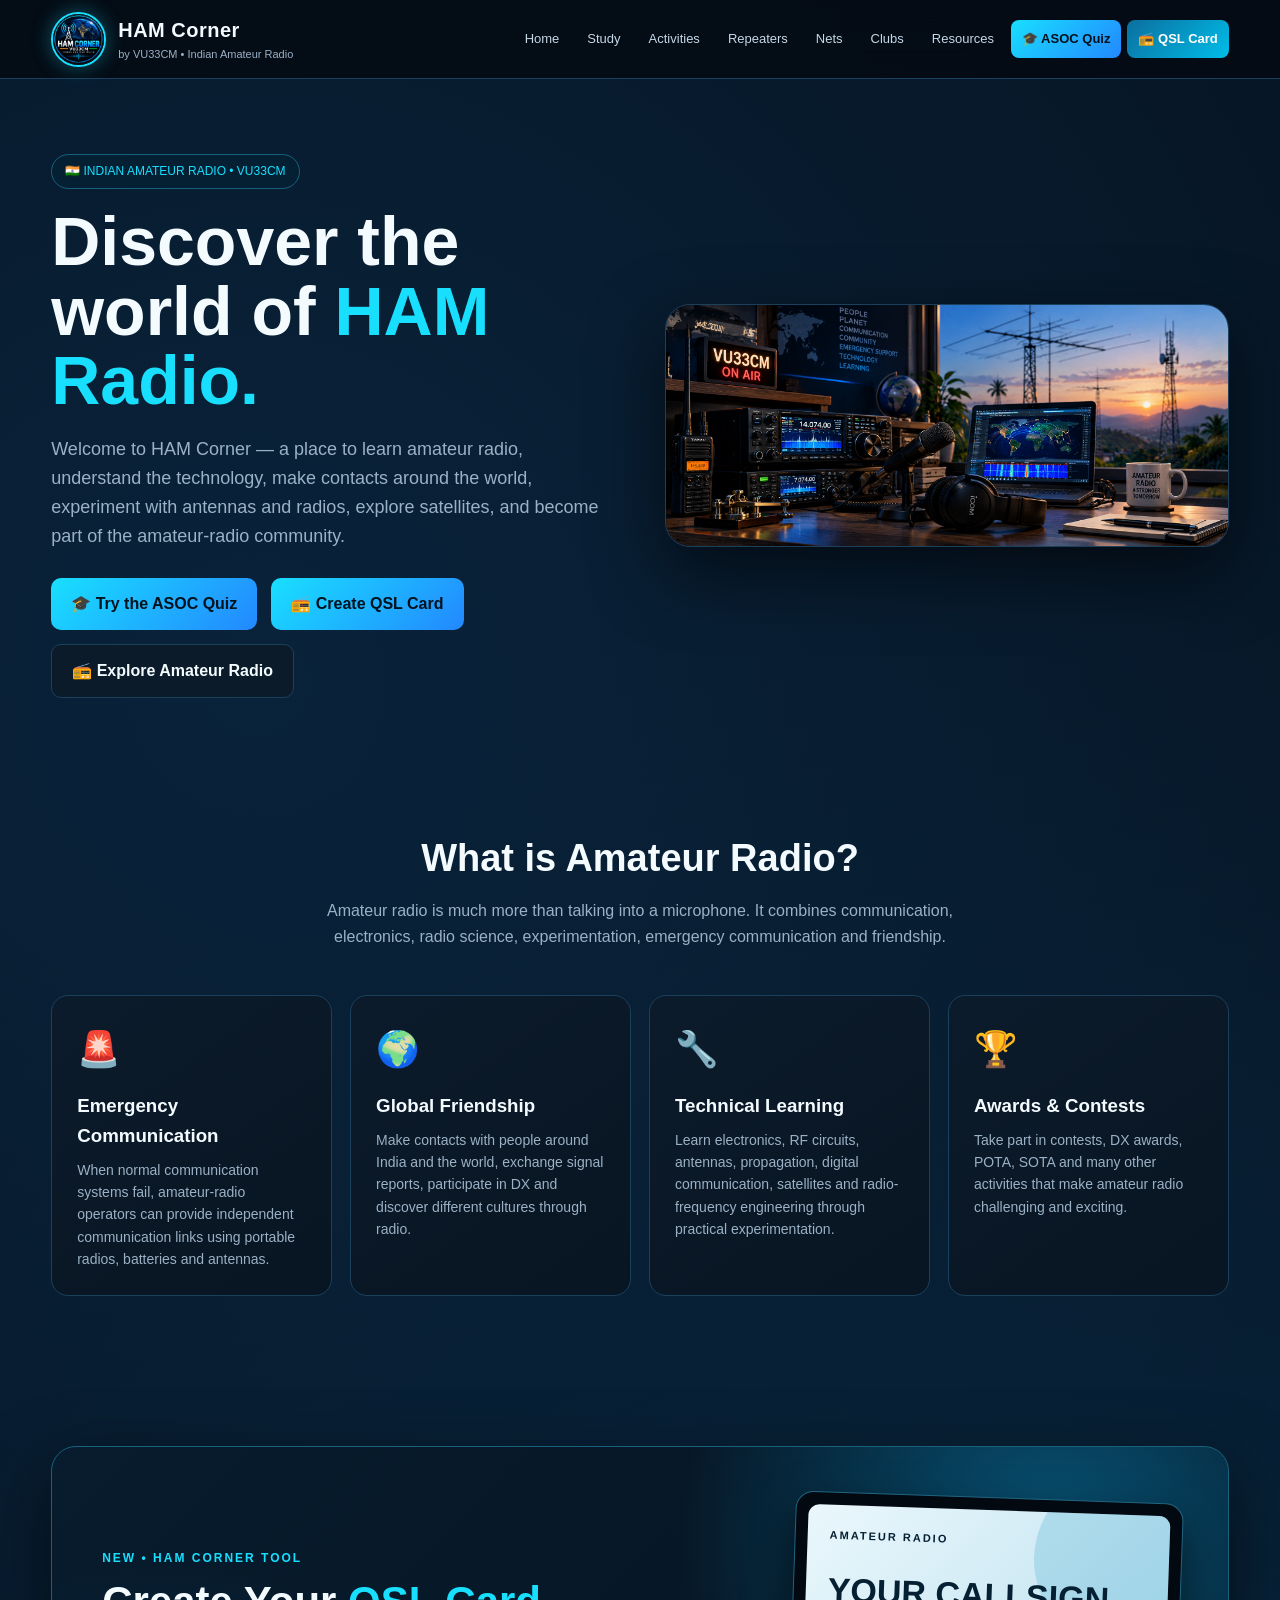
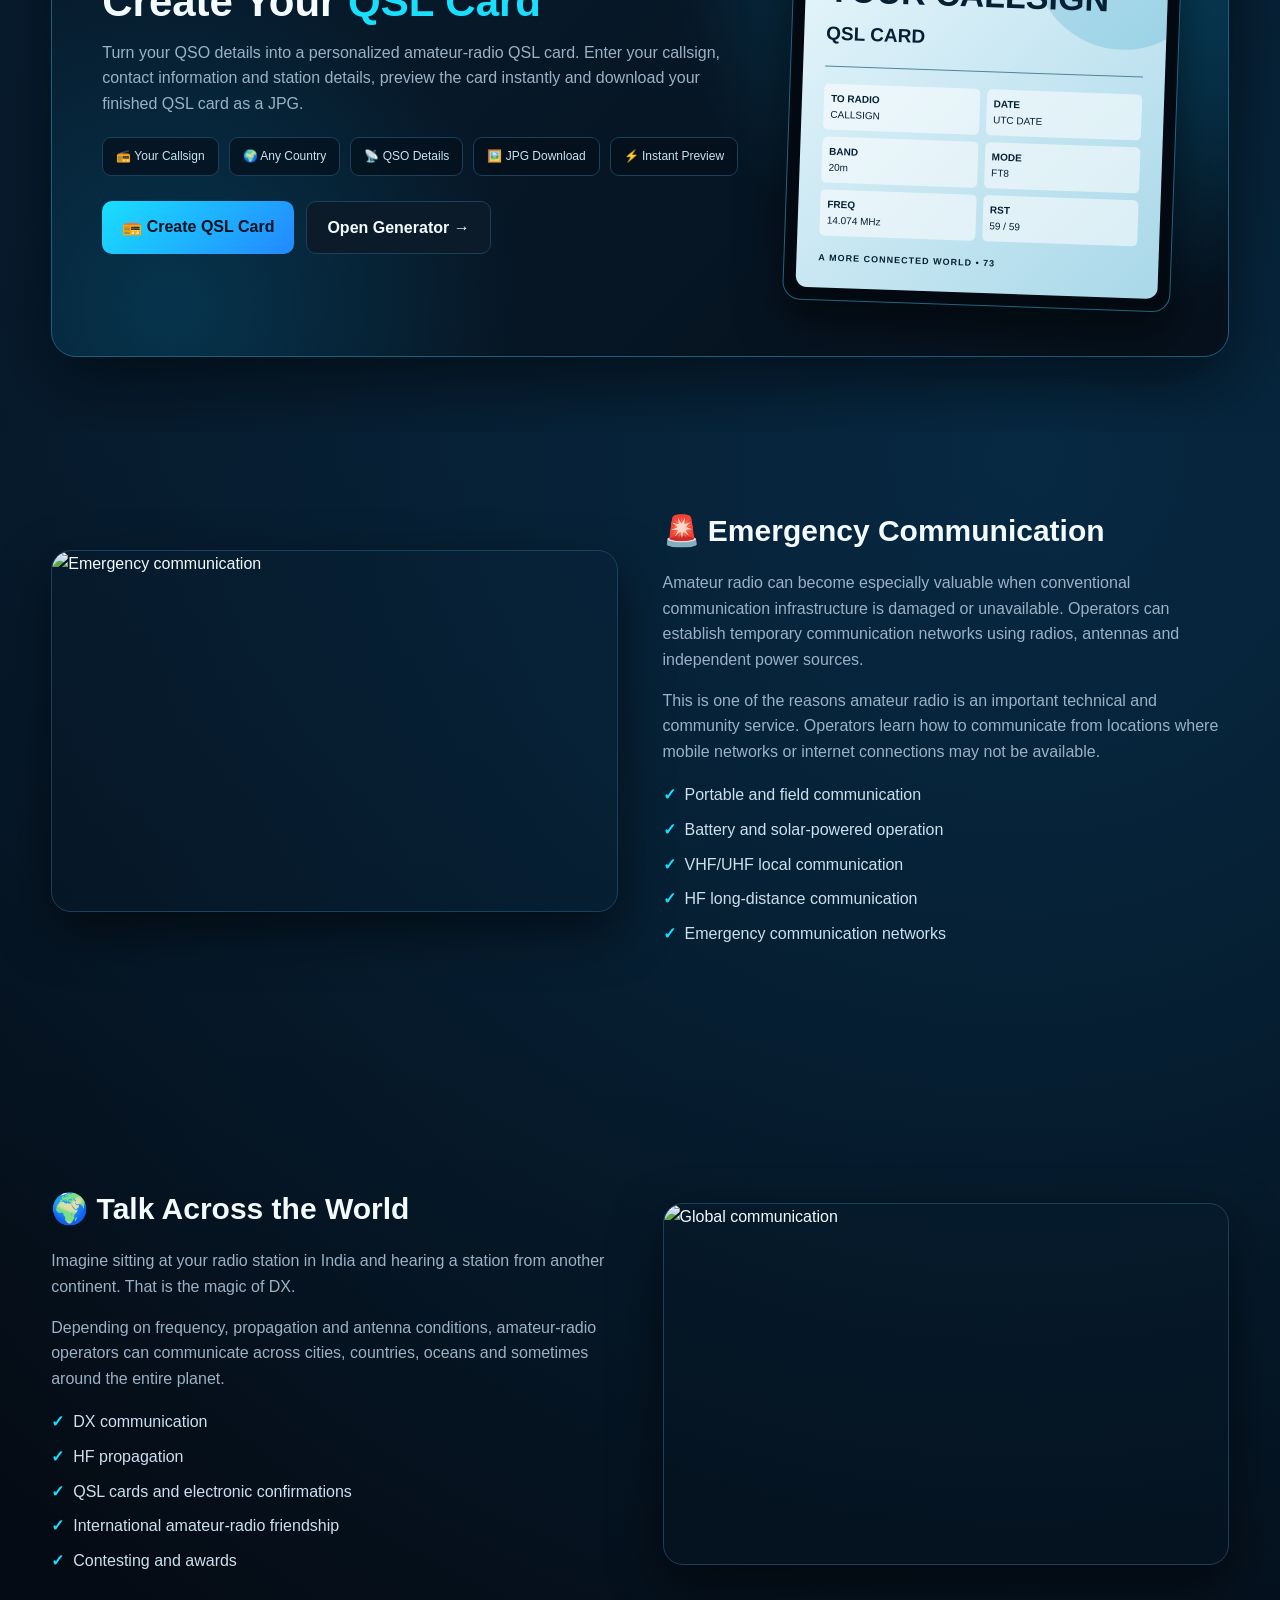
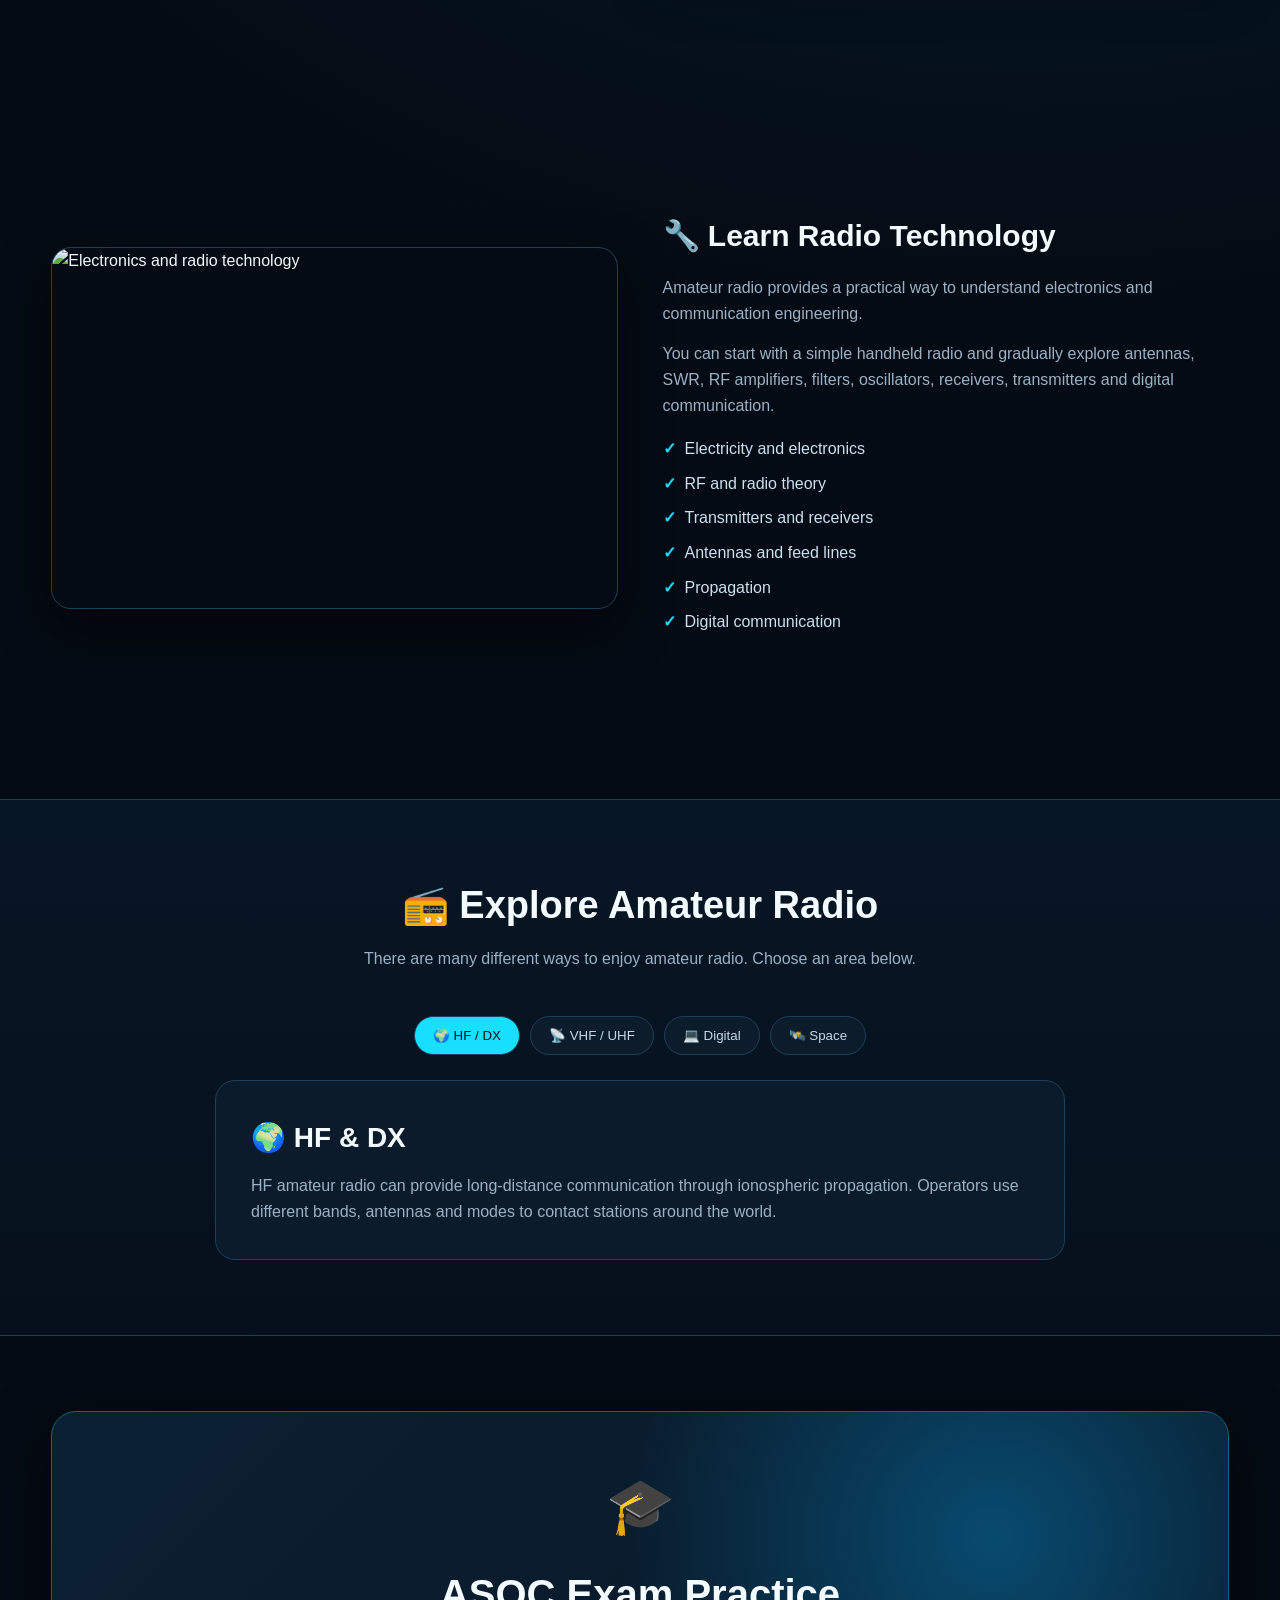
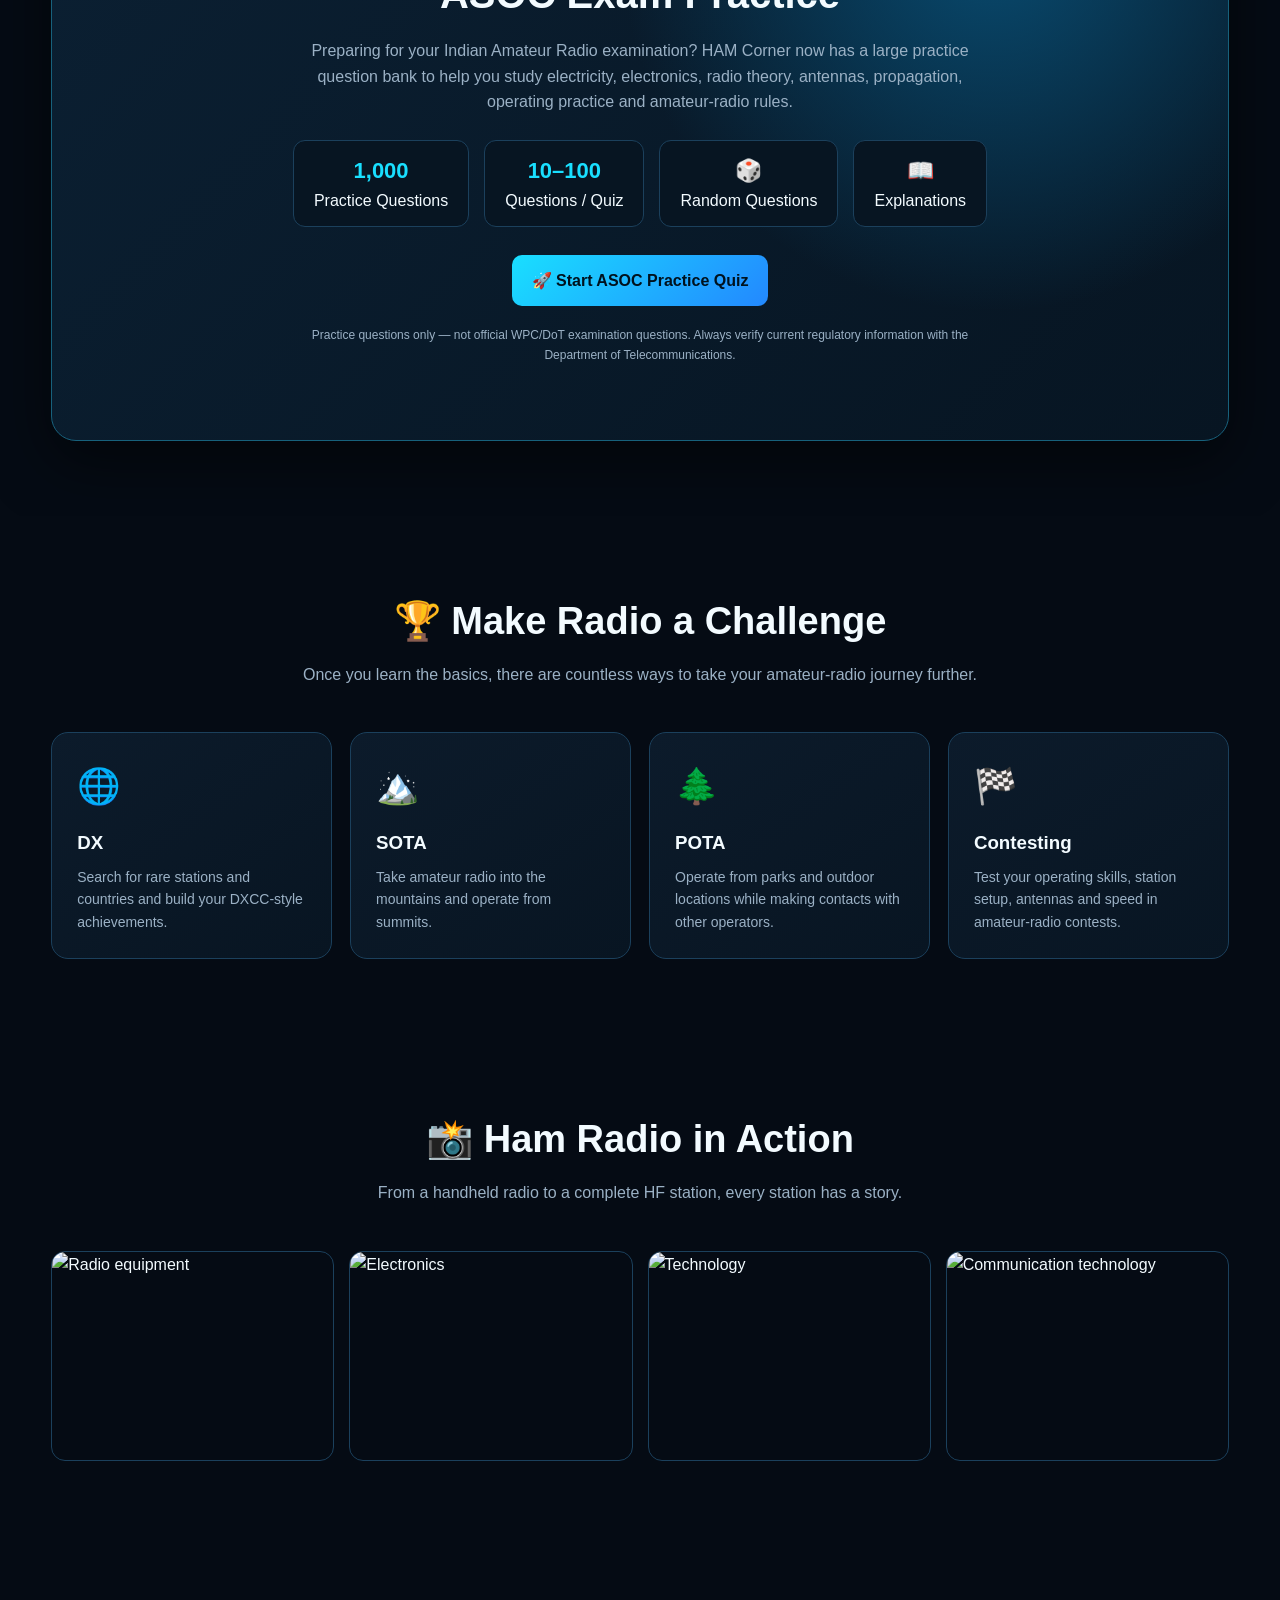
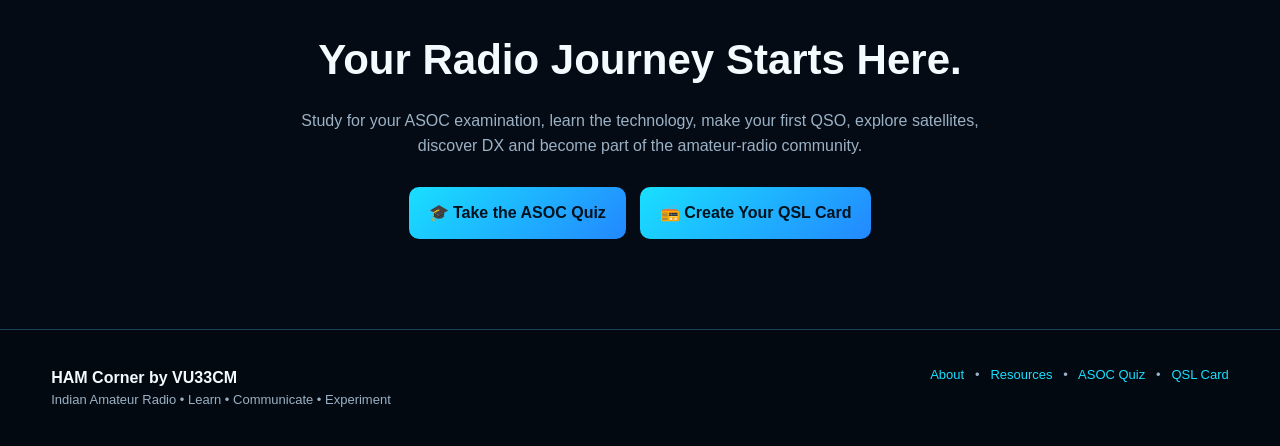
==== commit 81b41003: "Update index.html" ====
--- a/index.html
+++ b/index.html
@@ -10,6 +10,7 @@
 content="HAM Corner by VU33CM - Learn, explore and enjoy Indian Amateur Radio, DX, satellites, repeaters, digital modes, contests and emergency communication.">
 
 <style>
+
 :root{
     --bg:#050b14;
     --bg2:#081525;
@@ -54,6 +55,7 @@
     margin:auto;
 }
 
+
 /* ================= HEADER ================= */
 
 header{
@@ -132,6 +134,13 @@
     color:#00111c;
     font-weight:800;
 }
+
+nav .qsl-link{
+    background:linear-gradient(135deg,#0b6f9e,#00bde9);
+    color:#ffffff;
+    font-weight:800;
+}
+
 
 /* ================= HERO ================= */
 
@@ -215,6 +224,7 @@
     display:block;
 }
 
+
 /* ================= GENERAL ================= */
 
 section{
@@ -236,6 +246,9 @@
     max-width:700px;
     margin:auto;
 }
+
+
+/* ================= FEATURES ================= */
 
 .feature{
     display:grid;
@@ -290,6 +303,7 @@
     font-weight:bold;
 }
 
+
 /* ================= CARDS ================= */
 
 .cards{
@@ -325,6 +339,181 @@
     color:var(--muted);
     font-size:14px;
 }
+
+
+/* ================= QSL GENERATOR ================= */
+
+.qsl-section{
+    position:relative;
+    overflow:hidden;
+}
+
+.qsl-box{
+    position:relative;
+    background:
+        radial-gradient(
+            circle at 85% 20%,
+            #075477 0%,
+            transparent 35%
+        ),
+        radial-gradient(
+            circle at 10% 90%,
+            #06344d 0%,
+            transparent 30%
+        ),
+        linear-gradient(
+            135deg,
+            #071c2e,
+            #06111d
+        );
+
+    border:1px solid #17617c;
+    border-radius:25px;
+    padding:50px;
+    display:grid;
+    grid-template-columns:1.25fr .75fr;
+    gap:40px;
+    align-items:center;
+    box-shadow:0 25px 70px #0008;
+}
+
+.qsl-content .small-title{
+    color:var(--cyan);
+    font-size:12px;
+    font-weight:800;
+    letter-spacing:2px;
+    margin-bottom:10px;
+}
+
+.qsl-content h2{
+    font-size:42px;
+    line-height:1.1;
+    margin-bottom:15px;
+}
+
+.qsl-content h2 span{
+    color:var(--cyan);
+}
+
+.qsl-content p{
+    color:var(--muted);
+    max-width:650px;
+    margin-bottom:20px;
+}
+
+.qsl-features{
+    display:flex;
+    flex-wrap:wrap;
+    gap:10px;
+    margin-bottom:25px;
+}
+
+.qsl-feature{
+    padding:9px 13px;
+    border:1px solid var(--border);
+    border-radius:9px;
+    background:rgba(3,15,26,.7);
+    color:#c9e3ef;
+    font-size:12px;
+}
+
+.qsl-action{
+    display:flex;
+    gap:12px;
+    flex-wrap:wrap;
+}
+
+.qsl-preview{
+    border:1px solid #216481;
+    border-radius:18px;
+    padding:12px;
+    background:#020911;
+    transform:rotate(2deg);
+    box-shadow:0 20px 45px #0009;
+}
+
+.qsl-preview-card{
+    border-radius:11px;
+    min-height:230px;
+    padding:22px;
+    background:
+        linear-gradient(
+            135deg,
+            #eaf7fc,
+            #a9d8e9
+        );
+    color:#062033;
+    position:relative;
+    overflow:hidden;
+}
+
+.qsl-preview-card::before{
+    content:"";
+    position:absolute;
+    width:180px;
+    height:180px;
+    border-radius:50%;
+    right:-45px;
+    top:-45px;
+    background:rgba(0,137,190,.18);
+}
+
+.qsl-preview-top{
+    position:relative;
+    z-index:1;
+    font-size:11px;
+    letter-spacing:2px;
+    font-weight:800;
+}
+
+.qsl-preview-call{
+    position:relative;
+    z-index:1;
+    font-size:34px;
+    font-weight:900;
+    margin-top:18px;
+}
+
+.qsl-preview-title{
+    position:relative;
+    z-index:1;
+    font-size:19px;
+    font-weight:800;
+    margin-top:2px;
+}
+
+.qsl-preview-line{
+    position:relative;
+    z-index:1;
+    height:1px;
+    background:#52849a;
+    margin:17px 0;
+}
+
+.qsl-preview-info{
+    position:relative;
+    z-index:1;
+    display:grid;
+    grid-template-columns:1fr 1fr;
+    gap:7px;
+    font-size:10px;
+}
+
+.qsl-preview-info div{
+    padding:7px;
+    background:rgba(255,255,255,.55);
+    border-radius:5px;
+}
+
+.qsl-preview-footer{
+    position:relative;
+    z-index:1;
+    margin-top:15px;
+    font-size:9px;
+    font-weight:700;
+    letter-spacing:1px;
+}
+
 
 /* ================= RADIO EXPLORER ================= */
 
@@ -374,6 +563,7 @@
 .explorer-box p{
     color:var(--muted);
 }
+
 
 /* ================= QUIZ CTA ================= */
 
@@ -430,6 +620,7 @@
     color:var(--cyan);
 }
 
+
 /* ================= GALLERY ================= */
 
 .gallery{
@@ -451,6 +642,7 @@
     transform:scale(1.03);
 }
 
+
 /* ================= CTA ================= */
 
 .final-cta{
@@ -468,6 +660,7 @@
     max-width:700px;
     margin:0 auto 25px;
 }
+
 
 /* ================= FOOTER ================= */
 
@@ -493,12 +686,14 @@
     color:var(--cyan);
 }
 
+
 /* ================= MOBILE ================= */
 
 @media(max-width:900px){
 
     .hero-grid,
-    .feature{
+    .feature,
+    .qsl-box{
         grid-template-columns:1fr;
     }
 
@@ -517,6 +712,15 @@
     nav{
         display:none;
     }
+
+    .qsl-box{
+        padding:32px 25px;
+    }
+
+    .qsl-content h2{
+        font-size:34px;
+    }
+
 }
 
 @media(max-width:600px){
@@ -548,15 +752,24 @@
     .quiz-box h2{
         font-size:30px;
     }
-}
+
+    .qsl-preview{
+        transform:none;
+    }
+
+}
+
 </style>
 </head>
 
+
 <body>
 
+
 <!-- ================= HEADER ================= -->
 
 <header>
+
 <div class="container navbar">
 
 <a href="index.html" class="logo">
@@ -566,33 +779,52 @@
 </div>
 
 <div class="logo-text">
+
 <h1>HAM Corner</h1>
+
 <span>by VU33CM • Indian Amateur Radio</span>
+
 </div>
 
 </a>
 
+
 <nav>
+
 <a href="index.html">Home</a>
+
 <a href="study.html">Study</a>
+
 <a href="activities.html">Activities</a>
+
 <a href="repeaters.html">Repeaters</a>
+
 <a href="nets.html">Nets</a>
+
 <a href="clubs.html">Clubs</a>
+
 <a href="resources.html">Resources</a>
 
 <a href="quiz.html" class="quiz-link">
 🎓 ASOC Quiz
 </a>
+
+<a href="qsl.html" class="qsl-link">
+📻 QSL Card
+</a>
+
 </nav>
 
 </div>
+
 </header>
 
 
+
 <!-- ================= HERO ================= -->
 
 <section class="hero">
+
 <div class="container hero-grid">
 
 <div>
@@ -619,6 +851,10 @@
 🎓 Try the ASOC Quiz
 </a>
 
+<a href="qsl.html" class="btn btn-primary">
+📻 Create QSL Card
+</a>
+
 <a href="#explore" class="btn btn-secondary">
 📻 Explore Amateur Radio
 </a>
@@ -627,19 +863,26 @@
 
 </div>
 
+
 <div class="hero-img">
-<img src="Home.png"
-     alt="VU33CM Amateur Radio Station"
-     loading="eager">
-</div>
-
-</div>
+
+<img
+src="Home.png"
+alt="VU33CM Amateur Radio Station"
+loading="eager">
+
+</div>
+
+</div>
+
 </section>
 
 
+
 <!-- ================= INTRO ================= -->
 
 <section>
+
 <div class="container">
 
 <div class="section-heading">
@@ -654,66 +897,235 @@
 
 </div>
 
+
 <div class="cards">
 
+
 <div class="card">
+
 <div class="card-icon">🚨</div>
+
 <h3>Emergency Communication</h3>
+
 <p>
 When normal communication systems fail, amateur-radio
 operators can provide independent communication links
 using portable radios, batteries and antennas.
 </p>
-</div>
+
+</div>
+
 
 <div class="card">
+
 <div class="card-icon">🌍</div>
+
 <h3>Global Friendship</h3>
+
 <p>
 Make contacts with people around India and the world,
 exchange signal reports, participate in DX and discover
 different cultures through radio.
 </p>
-</div>
+
+</div>
+
 
 <div class="card">
+
 <div class="card-icon">🔧</div>
+
 <h3>Technical Learning</h3>
+
 <p>
 Learn electronics, RF circuits, antennas, propagation,
 digital communication, satellites and radio-frequency
 engineering through practical experimentation.
 </p>
-</div>
+
+</div>
+
 
 <div class="card">
+
 <div class="card-icon">🏆</div>
+
 <h3>Awards & Contests</h3>
+
 <p>
 Take part in contests, DX awards, POTA, SOTA and many
 other activities that make amateur radio challenging
 and exciting.
 </p>
-</div>
-
-</div>
-
-</div>
+
+</div>
+
+
+</div>
+
+</div>
+
 </section>
 
 
+
+<!-- ================= QSL GENERATOR ================= -->
+
+<section class="qsl-section">
+
+<div class="container">
+
+<div class="qsl-box">
+
+
+<div class="qsl-content">
+
+<div class="small-title">
+NEW • HAM CORNER TOOL
+</div>
+
+<h2>
+Create Your
+<span>QSL Card</span>
+</h2>
+
+<p>
+Turn your QSO details into a personalized amateur-radio
+QSL card. Enter your callsign, contact information and
+station details, preview the card instantly and download
+your finished QSL card as a JPG.
+</p>
+
+
+<div class="qsl-features">
+
+<div class="qsl-feature">
+📻 Your Callsign
+</div>
+
+<div class="qsl-feature">
+🌍 Any Country
+</div>
+
+<div class="qsl-feature">
+📡 QSO Details
+</div>
+
+<div class="qsl-feature">
+🖼️ JPG Download
+</div>
+
+<div class="qsl-feature">
+⚡ Instant Preview
+</div>
+
+</div>
+
+
+<div class="qsl-action">
+
+<a href="qsl.html" class="btn btn-primary">
+📻 Create QSL Card
+</a>
+
+<a href="qsl.html" class="btn btn-secondary">
+Open Generator →
+</a>
+
+</div>
+
+</div>
+
+
+
+<div class="qsl-preview">
+
+<div class="qsl-preview-card">
+
+<div class="qsl-preview-top">
+AMATEUR RADIO
+</div>
+
+<div class="qsl-preview-call">
+YOUR CALLSIGN
+</div>
+
+<div class="qsl-preview-title">
+QSL CARD
+</div>
+
+<div class="qsl-preview-line"></div>
+
+
+<div class="qsl-preview-info">
+
+<div>
+<strong>TO RADIO</strong><br>
+CALLSIGN
+</div>
+
+<div>
+<strong>DATE</strong><br>
+UTC DATE
+</div>
+
+<div>
+<strong>BAND</strong><br>
+20m
+</div>
+
+<div>
+<strong>MODE</strong><br>
+FT8
+</div>
+
+<div>
+<strong>FREQ</strong><br>
+14.074 MHz
+</div>
+
+<div>
+<strong>RST</strong><br>
+59 / 59
+</div>
+
+</div>
+
+
+<div class="qsl-preview-footer">
+A MORE CONNECTED WORLD • 73
+</div>
+
+</div>
+
+</div>
+
+
+</div>
+
+</div>
+
+</section>
+
+
+
 <!-- ================= EMERGENCY ================= -->
 
 <section>
+
 <div class="container">
 
 <div class="feature">
 
+
 <div class="feature-image">
+
 <img
 src="https://images.unsplash.com/photo-1504384308090-c894fdcc538d?auto=format&fit=crop&w=1200&q=80"
 alt="Emergency communication">
-</div>
+
+</div>
+
 
 <div class="feature-content">
 
@@ -734,11 +1146,17 @@
 </p>
 
 <ul>
+
 <li>Portable and field communication</li>
+
 <li>Battery and solar-powered operation</li>
+
 <li>VHF/UHF local communication</li>
+
 <li>HF long-distance communication</li>
+
 <li>Emergency communication networks</li>
+
 </ul>
 
 </div>
@@ -746,21 +1164,28 @@
 </div>
 
 </div>
+
 </section>
 
 
+
 <!-- ================= GLOBAL ================= -->
 
 <section>
+
 <div class="container">
 
 <div class="feature reverse">
 
+
 <div class="feature-image">
+
 <img
 src="https://images.unsplash.com/photo-1516321318423-f06f85e504b3?auto=format&fit=crop&w=1200&q=80"
 alt="Global communication">
-</div>
+
+</div>
+
 
 <div class="feature-content">
 
@@ -779,11 +1204,17 @@
 </p>
 
 <ul>
+
 <li>DX communication</li>
+
 <li>HF propagation</li>
+
 <li>QSL cards and electronic confirmations</li>
+
 <li>International amateur-radio friendship</li>
+
 <li>Contesting and awards</li>
+
 </ul>
 
 </div>
@@ -791,21 +1222,28 @@
 </div>
 
 </div>
+
 </section>
 
 
+
 <!-- ================= TECHNICAL ================= -->
 
 <section>
+
 <div class="container">
 
 <div class="feature">
 
+
 <div class="feature-image">
+
 <img
 src="https://images.unsplash.com/photo-1518770660439-4636190af475?auto=format&fit=crop&w=1200&q=80"
 alt="Electronics and radio technology">
-</div>
+
+</div>
+
 
 <div class="feature-content">
 
@@ -823,12 +1261,19 @@
 </p>
 
 <ul>
+
 <li>Electricity and electronics</li>
+
 <li>RF and radio theory</li>
+
 <li>Transmitters and receivers</li>
+
 <li>Antennas and feed lines</li>
+
 <li>Propagation</li>
+
 <li>Digital communication</li>
+
 </ul>
 
 </div>
@@ -836,7 +1281,9 @@
 </div>
 
 </div>
+
 </section>
+
 
 
 <!-- ================= EXPLORER ================= -->
@@ -855,6 +1302,7 @@
 </p>
 
 </div>
+
 
 <div class="tabs">
 
@@ -876,7 +1324,9 @@
 
 </div>
 
+
 <div class="explorer-box">
+
 
 <div id="mode-hf">
 
@@ -891,6 +1341,7 @@
 
 </div>
 
+
 <div id="mode-vhf" style="display:none">
 
 <h3>📡 VHF & UHF</h3>
@@ -902,6 +1353,7 @@
 </p>
 
 </div>
+
 
 <div id="mode-digital" style="display:none">
 
@@ -916,6 +1368,7 @@
 
 </div>
 
+
 <div id="mode-space" style="display:none">
 
 <h3>🛰️ Amateur Satellites</h3>
@@ -929,11 +1382,13 @@
 
 </div>
 
+
 </div>
 
 </div>
 
 </section>
+
 
 
 <!-- ================= QUIZ ================= -->
@@ -955,37 +1410,59 @@
 propagation, operating practice and amateur-radio rules.
 </p>
 
+
 <div class="quiz-stats">
 
+
 <div class="quiz-stat">
+
 <strong>1,000</strong>
+
 Practice Questions
-</div>
+
+</div>
+
 
 <div class="quiz-stat">
+
 <strong>10–100</strong>
+
 Questions / Quiz
-</div>
+
+</div>
+
 
 <div class="quiz-stat">
+
 <strong>🎲</strong>
+
 Random Questions
-</div>
+
+</div>
+
 
 <div class="quiz-stat">
+
 <strong>📖</strong>
+
 Explanations
-</div>
-
-</div>
+
+</div>
+
+
+</div>
+
 
 <a href="quiz.html" class="btn btn-primary">
 🚀 Start ASOC Practice Quiz
 </a>
 
+
 <p style="font-size:12px;margin-top:20px;">
+
 Practice questions only — not official WPC/DoT examination questions.
 Always verify current regulatory information with the Department of Telecommunications.
+
 </p>
 
 </div>
@@ -993,6 +1470,7 @@
 </div>
 
 </section>
+
 
 
 <!-- ================= AWARDS ================= -->
@@ -1012,49 +1490,72 @@
 
 </div>
 
+
 <div class="cards">
 
+
 <div class="card">
+
 <div class="card-icon">🌐</div>
+
 <h3>DX</h3>
+
 <p>
 Search for rare stations and countries and build your
 DXCC-style achievements.
 </p>
-</div>
+
+</div>
+
 
 <div class="card">
+
 <div class="card-icon">🏔️</div>
+
 <h3>SOTA</h3>
+
 <p>
 Take amateur radio into the mountains and operate from
 summits.
 </p>
-</div>
+
+</div>
+
 
 <div class="card">
+
 <div class="card-icon">🌲</div>
+
 <h3>POTA</h3>
+
 <p>
 Operate from parks and outdoor locations while making
 contacts with other operators.
 </p>
-</div>
+
+</div>
+
 
 <div class="card">
+
 <div class="card-icon">🏁</div>
+
 <h3>Contesting</h3>
+
 <p>
 Test your operating skills, station setup, antennas and
 speed in amateur-radio contests.
 </p>
-</div>
+
+</div>
+
 
 </div>
 
 </div>
 
 </section>
+
 
 
 <!-- ================= GALLERY ================= -->
@@ -1074,18 +1575,23 @@
 
 </div>
 
+
 <div class="gallery">
 
-<img src="https://images.unsplash.com/photo-1509395176047-4a66953fd231?auto=format&fit=crop&w=900&q=80"
+<img
+src="https://images.unsplash.com/photo-1509395176047-4a66953fd231?auto=format&fit=crop&w=900&q=80"
 alt="Radio equipment">
 
-<img src="https://images.unsplash.com/photo-1550751827-4bd374c3f58b?auto=format&fit=crop&w=900&q=80"
+<img
+src="https://images.unsplash.com/photo-1550751827-4bd374c3f58b?auto=format&fit=crop&w=900&q=80"
 alt="Electronics">
 
-<img src="https://images.unsplash.com/photo-1451187580459-43490279c0fa?auto=format&fit=crop&w=900&q=80"
+<img
+src="https://images.unsplash.com/photo-1451187580459-43490279c0fa?auto=format&fit=crop&w=900&q=80"
 alt="Technology">
 
-<img src="https://images.unsplash.com/photo-1519389950473-47ba0277781c?auto=format&fit=crop&w=900&q=80"
+<img
+src="https://images.unsplash.com/photo-1519389950473-47ba0277781c?auto=format&fit=crop&w=900&q=80"
 alt="Communication technology">
 
 </div>
@@ -1093,6 +1599,7 @@
 </div>
 
 </section>
+
 
 
 <!-- ================= FINAL CTA ================= -->
@@ -1109,15 +1616,25 @@
 become part of the amateur-radio community.
 </p>
 
+
+<div class="hero-buttons" style="justify-content:center;">
+
 <a href="quiz.html" class="btn btn-primary">
 🎓 Take the ASOC Quiz
 </a>
 
+<a href="qsl.html" class="btn btn-primary">
+📻 Create Your QSL Card
+</a>
+
+</div>
+
 </div>
 
 </section>
 
 
+
 <!-- ================= FOOTER ================= -->
 
 <footer>
@@ -1134,12 +1651,22 @@
 
 </div>
 
+
 <div>
 
 <p>
-<a href="about.html">About</a> &nbsp; • &nbsp;
-<a href="resources.html">Resources</a> &nbsp; • &nbsp;
+
+<a href="about.html">About</a>
+&nbsp; • &nbsp;
+
+<a href="resources.html">Resources</a>
+&nbsp; • &nbsp;
+
 <a href="quiz.html">ASOC Quiz</a>
+&nbsp; • &nbsp;
+
+<a href="qsl.html">QSL Card</a>
+
 </p>
 
 </div>
@@ -1149,25 +1676,36 @@
 </footer>
 
 
+
 <script>
 
 function showMode(mode,button){
 
     document.getElementById("mode-hf").style.display="none";
+
     document.getElementById("mode-vhf").style.display="none";
+
     document.getElementById("mode-digital").style.display="none";
+
     document.getElementById("mode-space").style.display="none";
 
+
     document.getElementById("mode-"+mode).style.display="block";
 
+
     document.querySelectorAll(".tab").forEach(function(tab){
+
         tab.classList.remove("active");
+
     });
 
+
     button.classList.add("active");
+
 }
 
 </script>
+
 
 </body>
 </html>
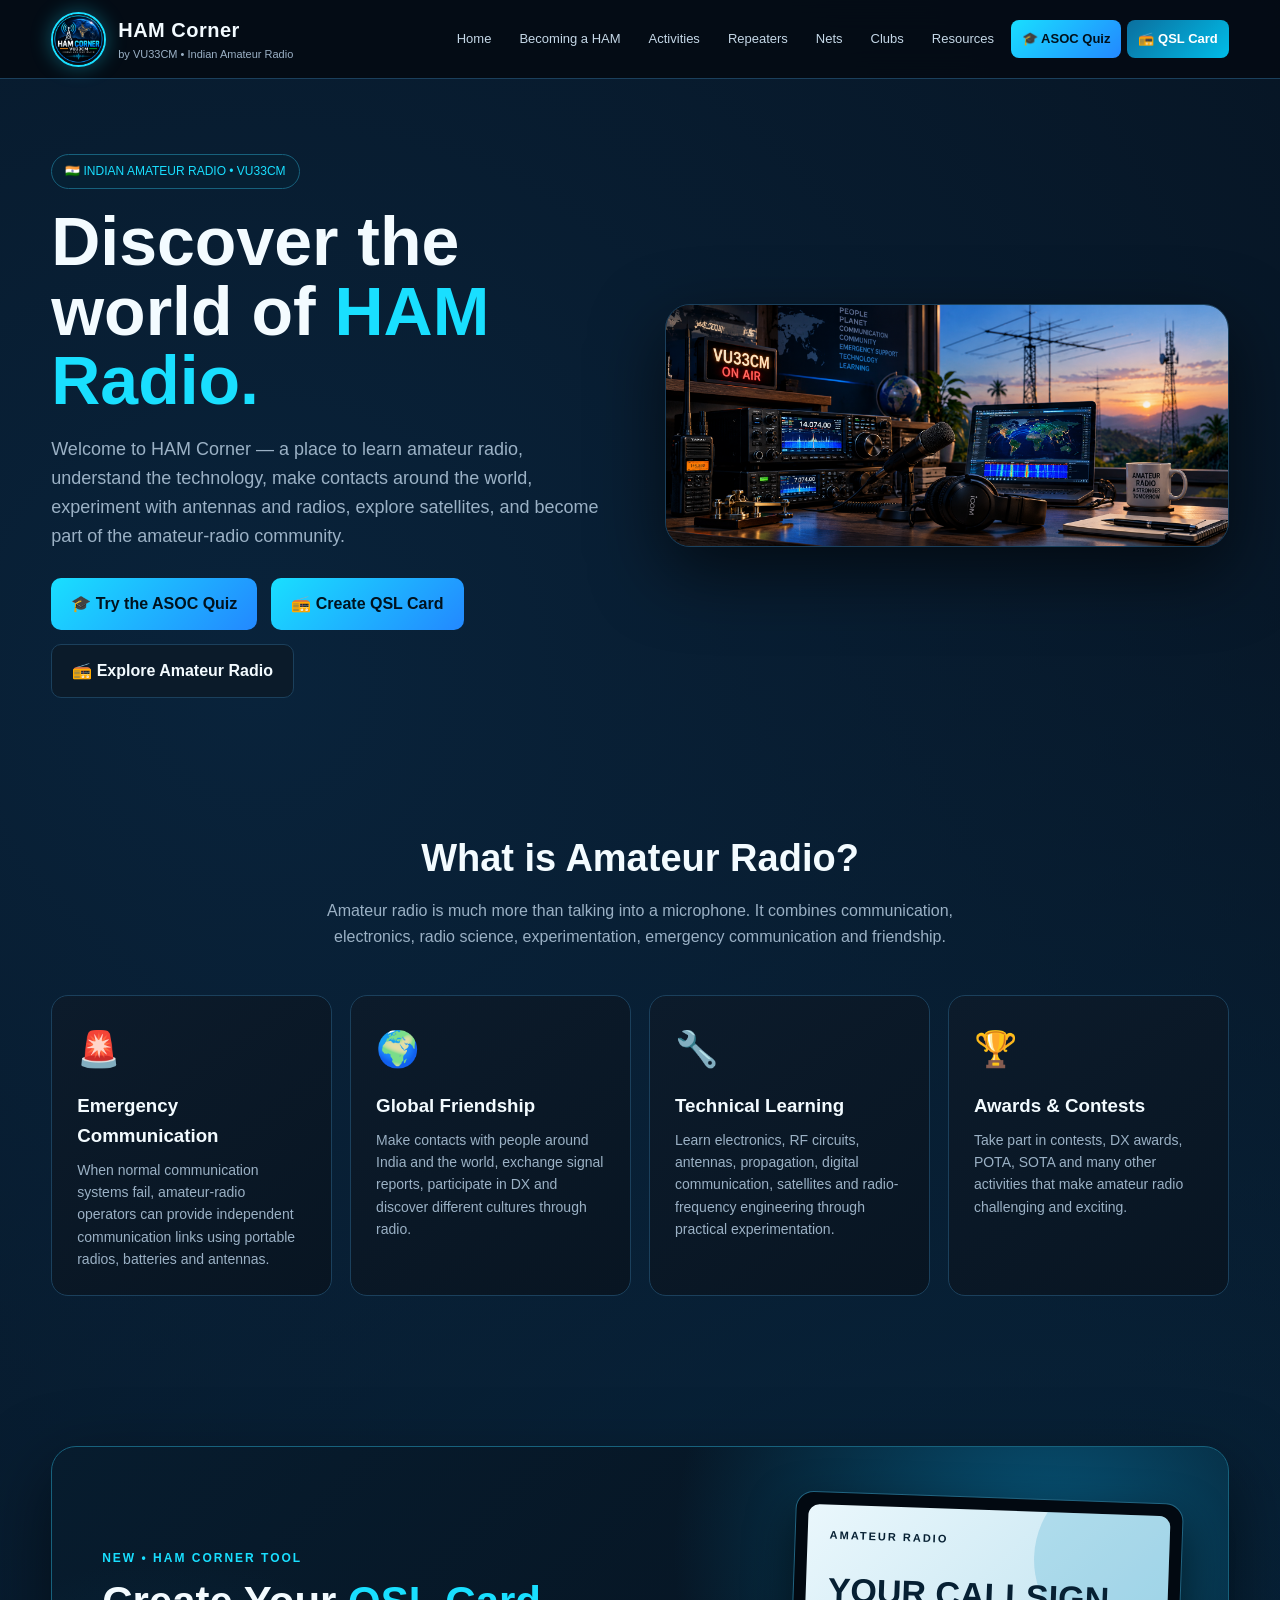
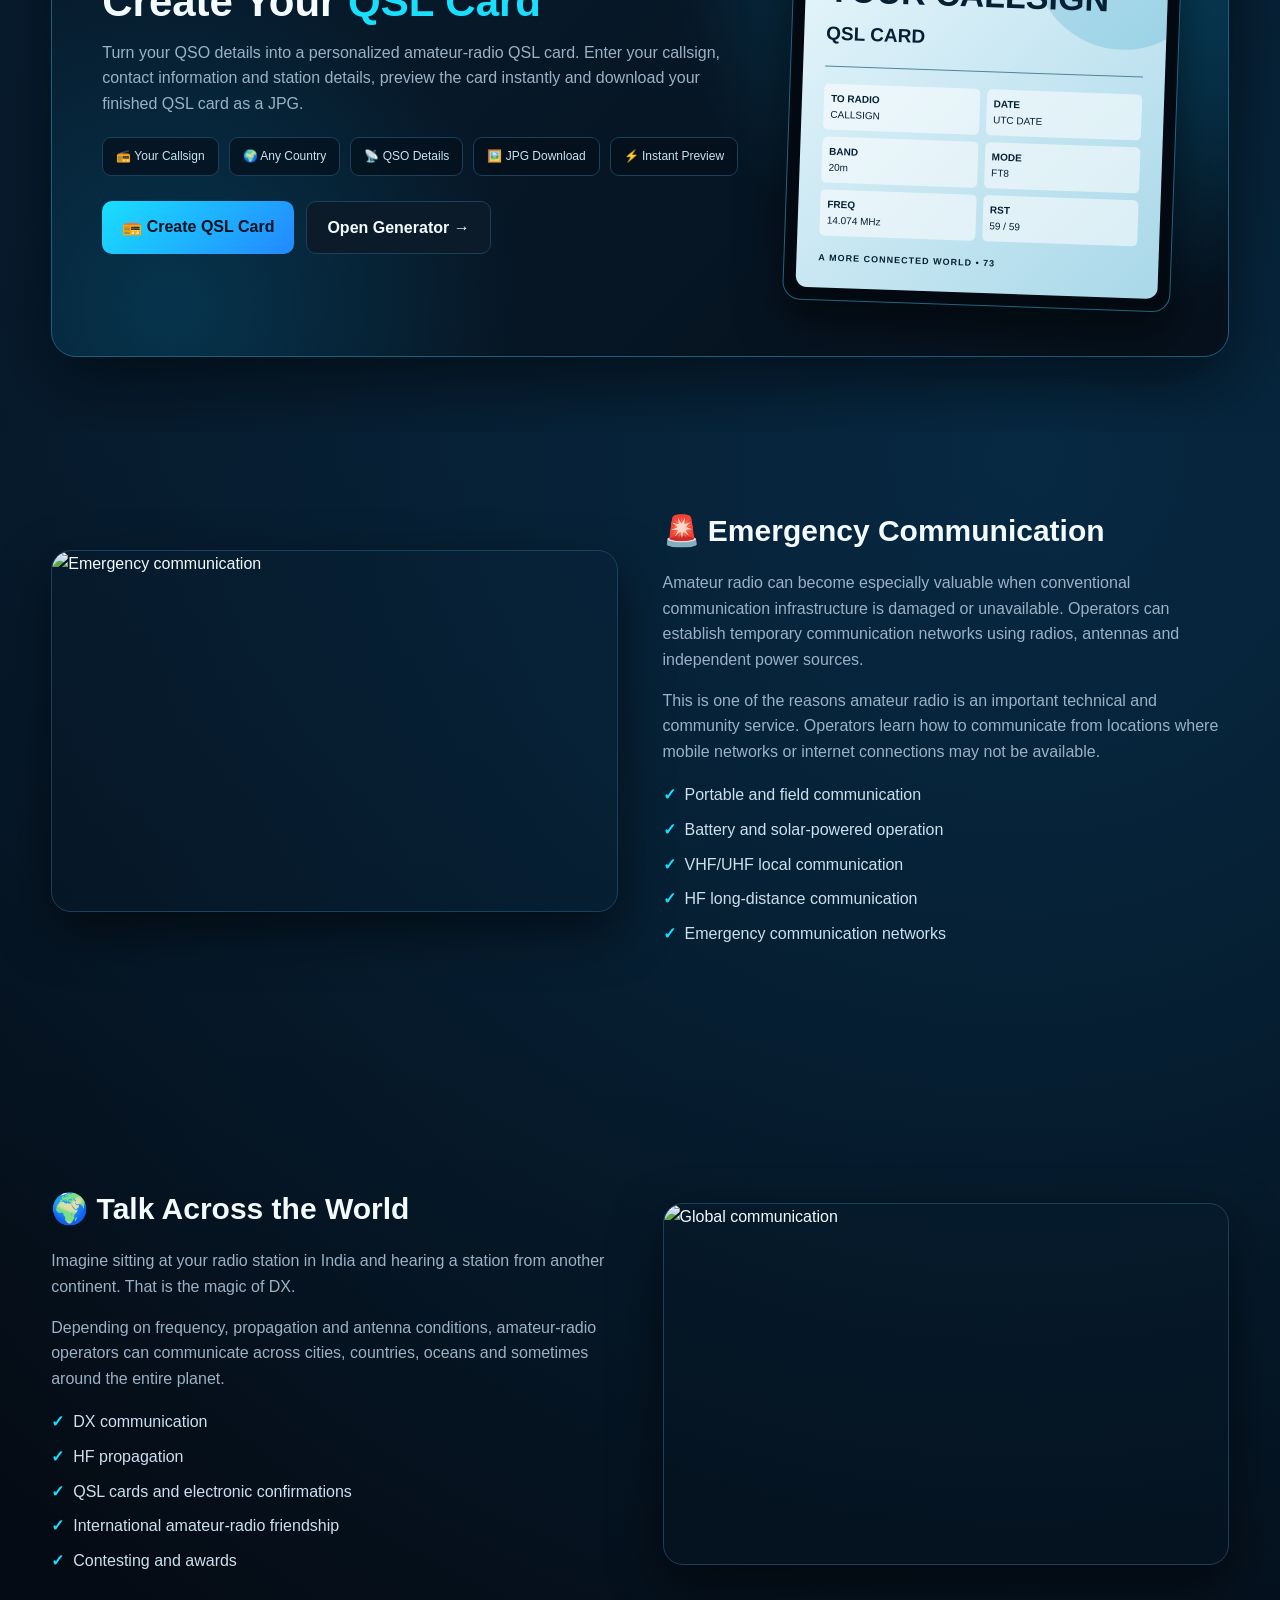
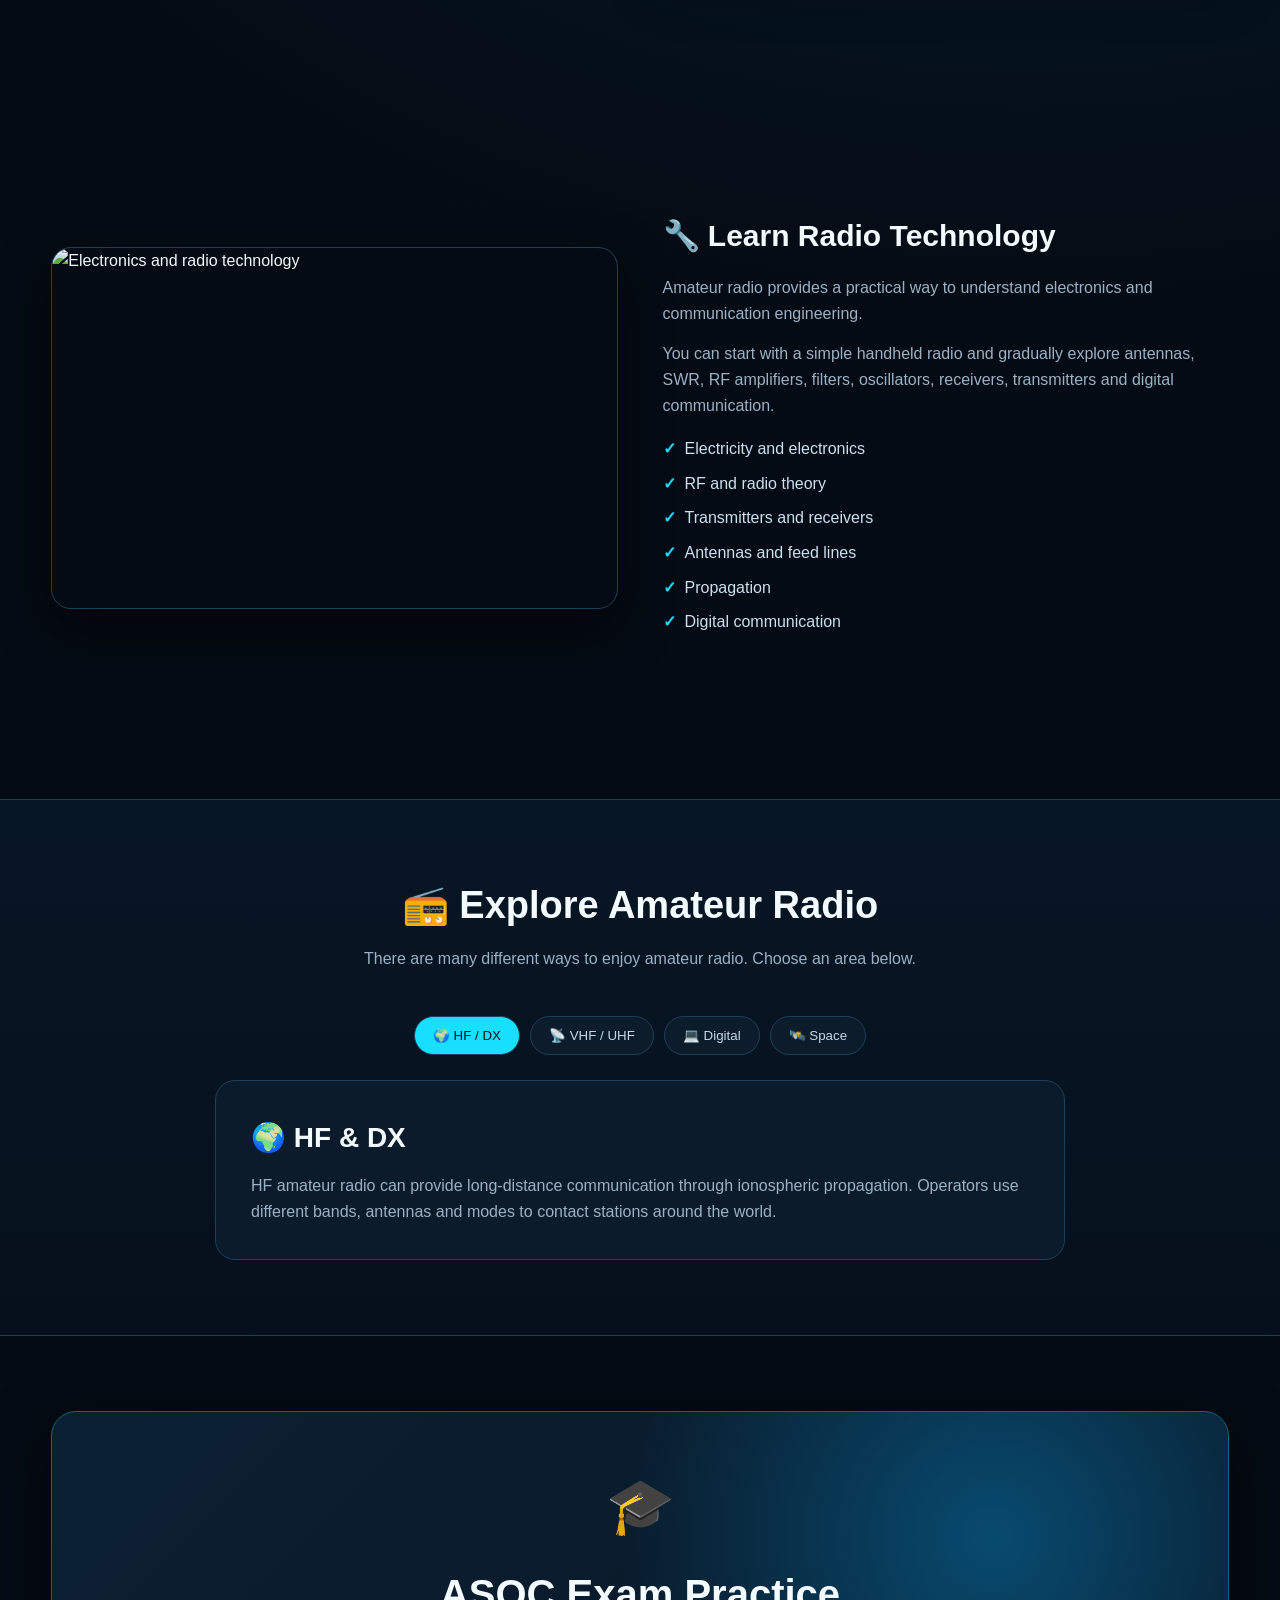
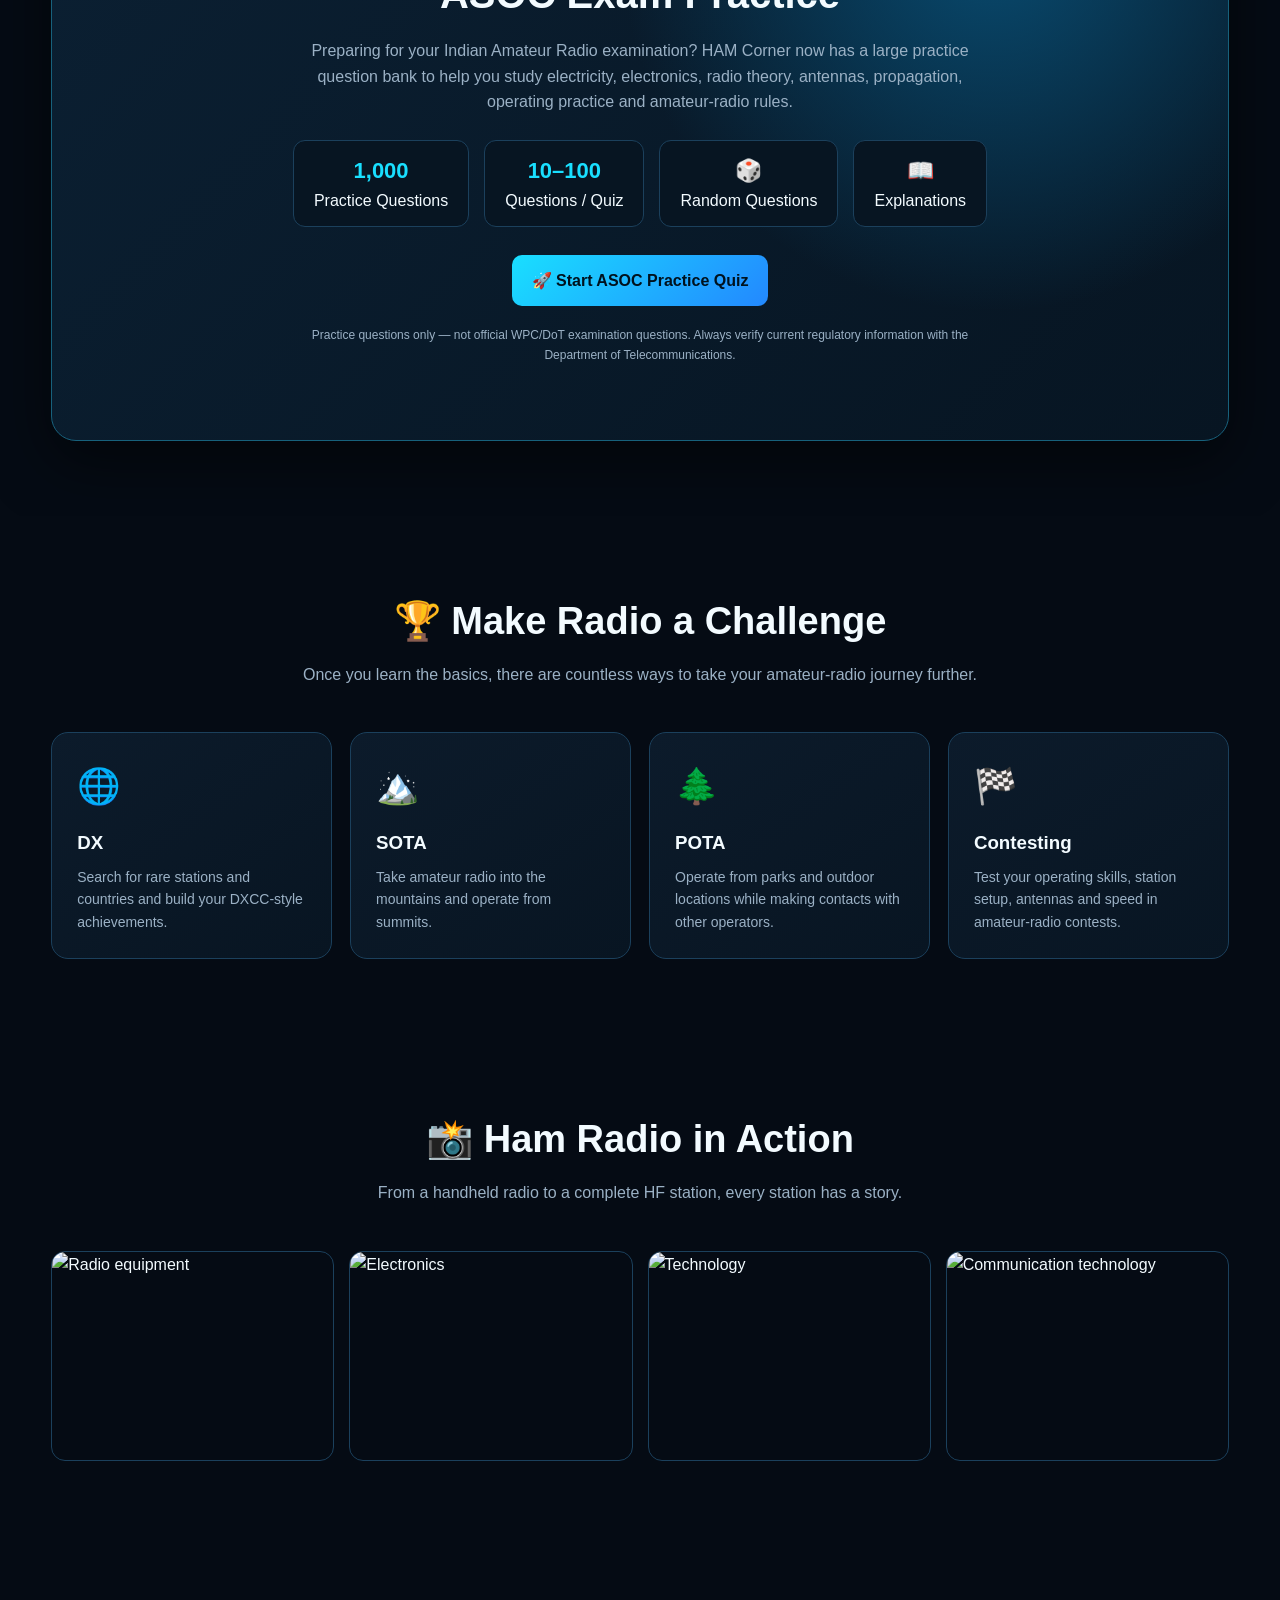
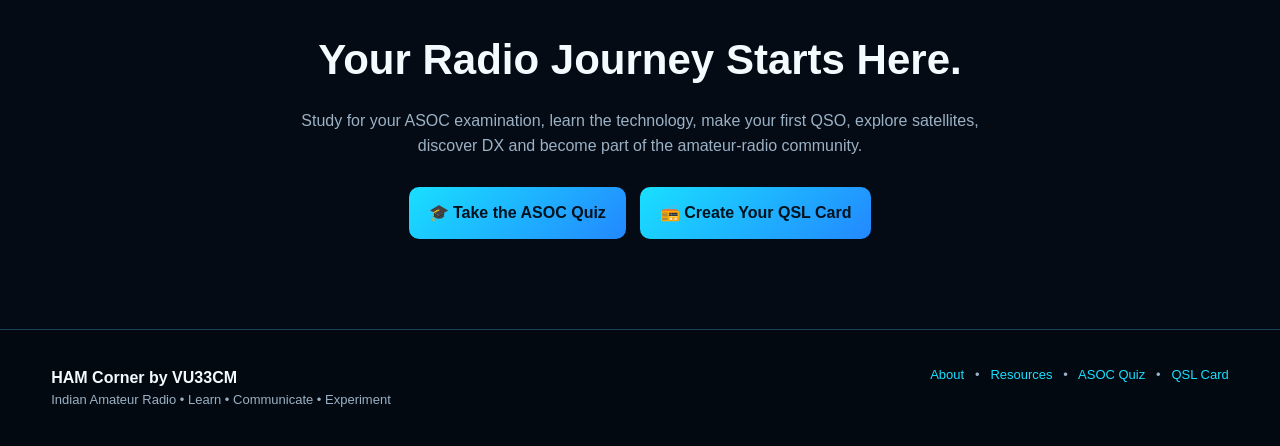
==== commit c450e2de: "Update index.html" ====
--- a/index.html
+++ b/index.html
@@ -793,7 +793,7 @@
 
 <a href="index.html">Home</a>
 
-<a href="study.html">Study</a>
+<a href="licensing.html">Becoming a HAM</a>
 
 <a href="activities.html">Activities</a>
 
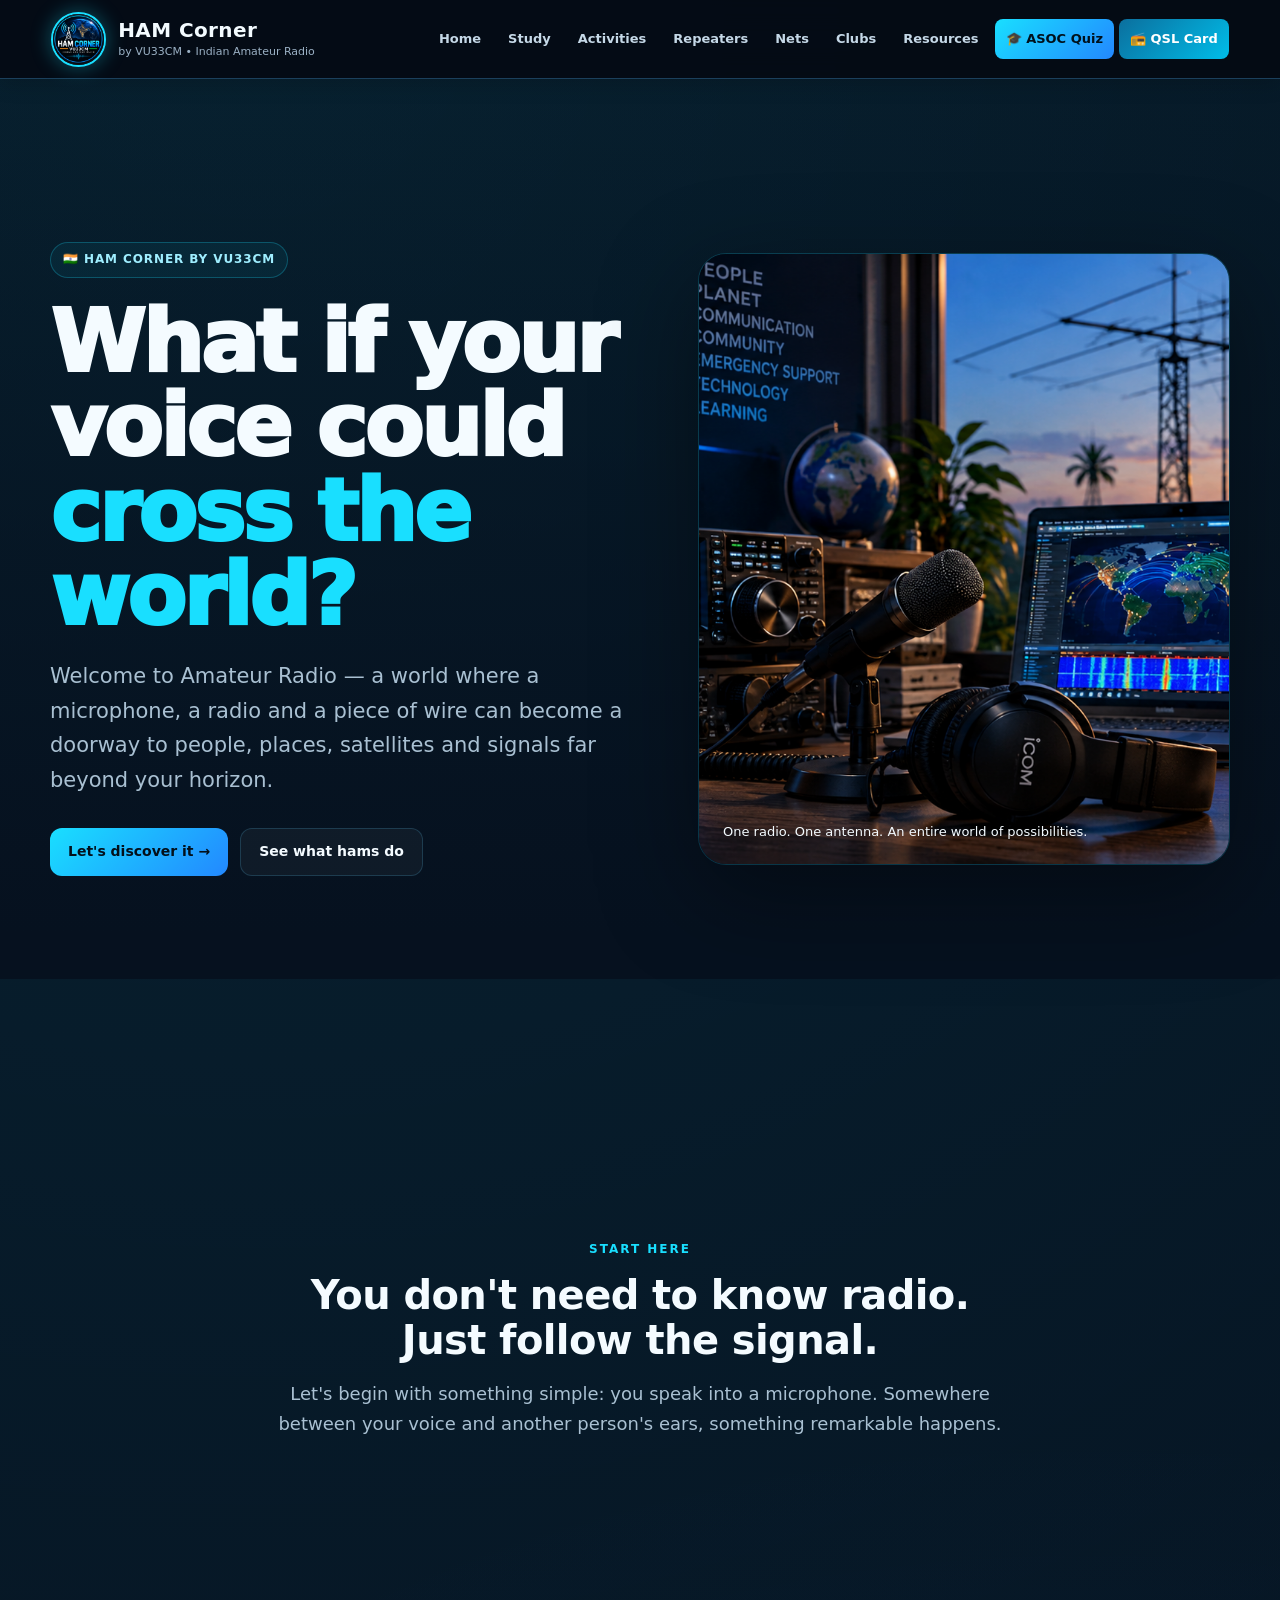
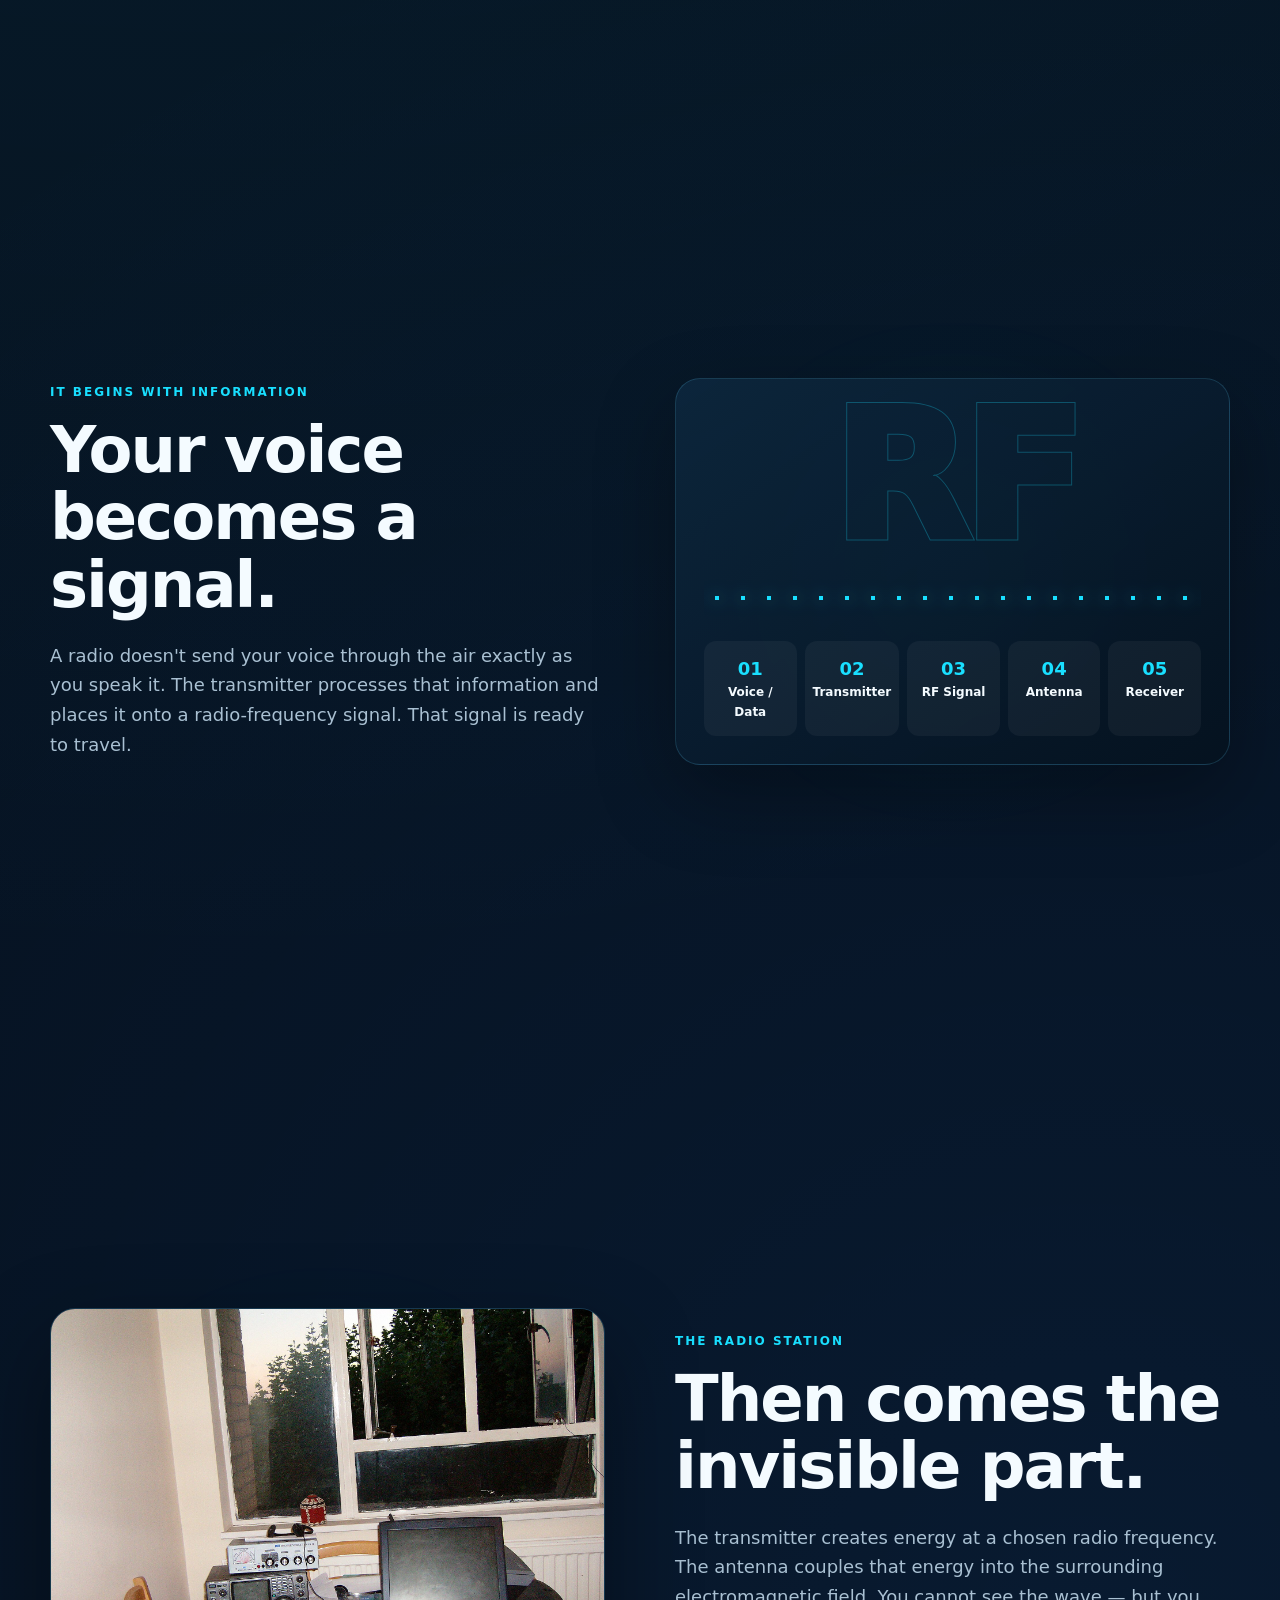
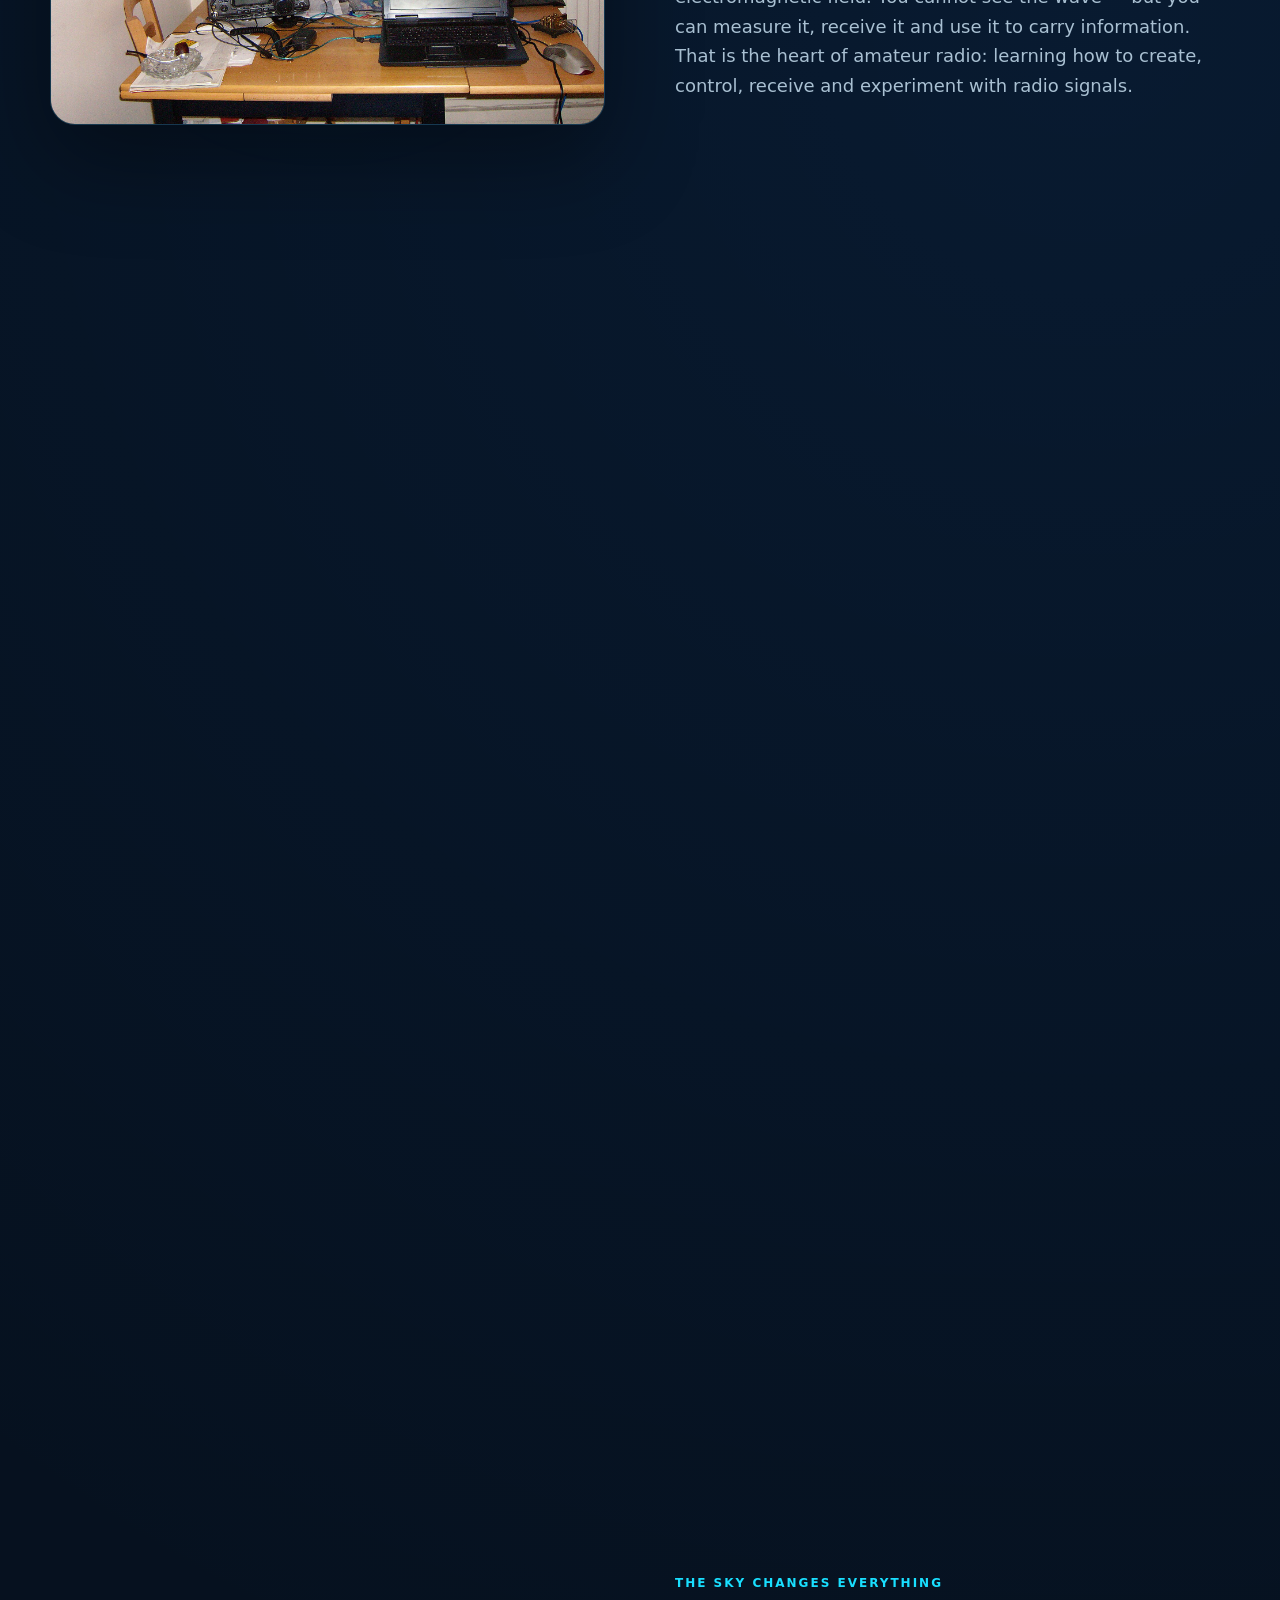
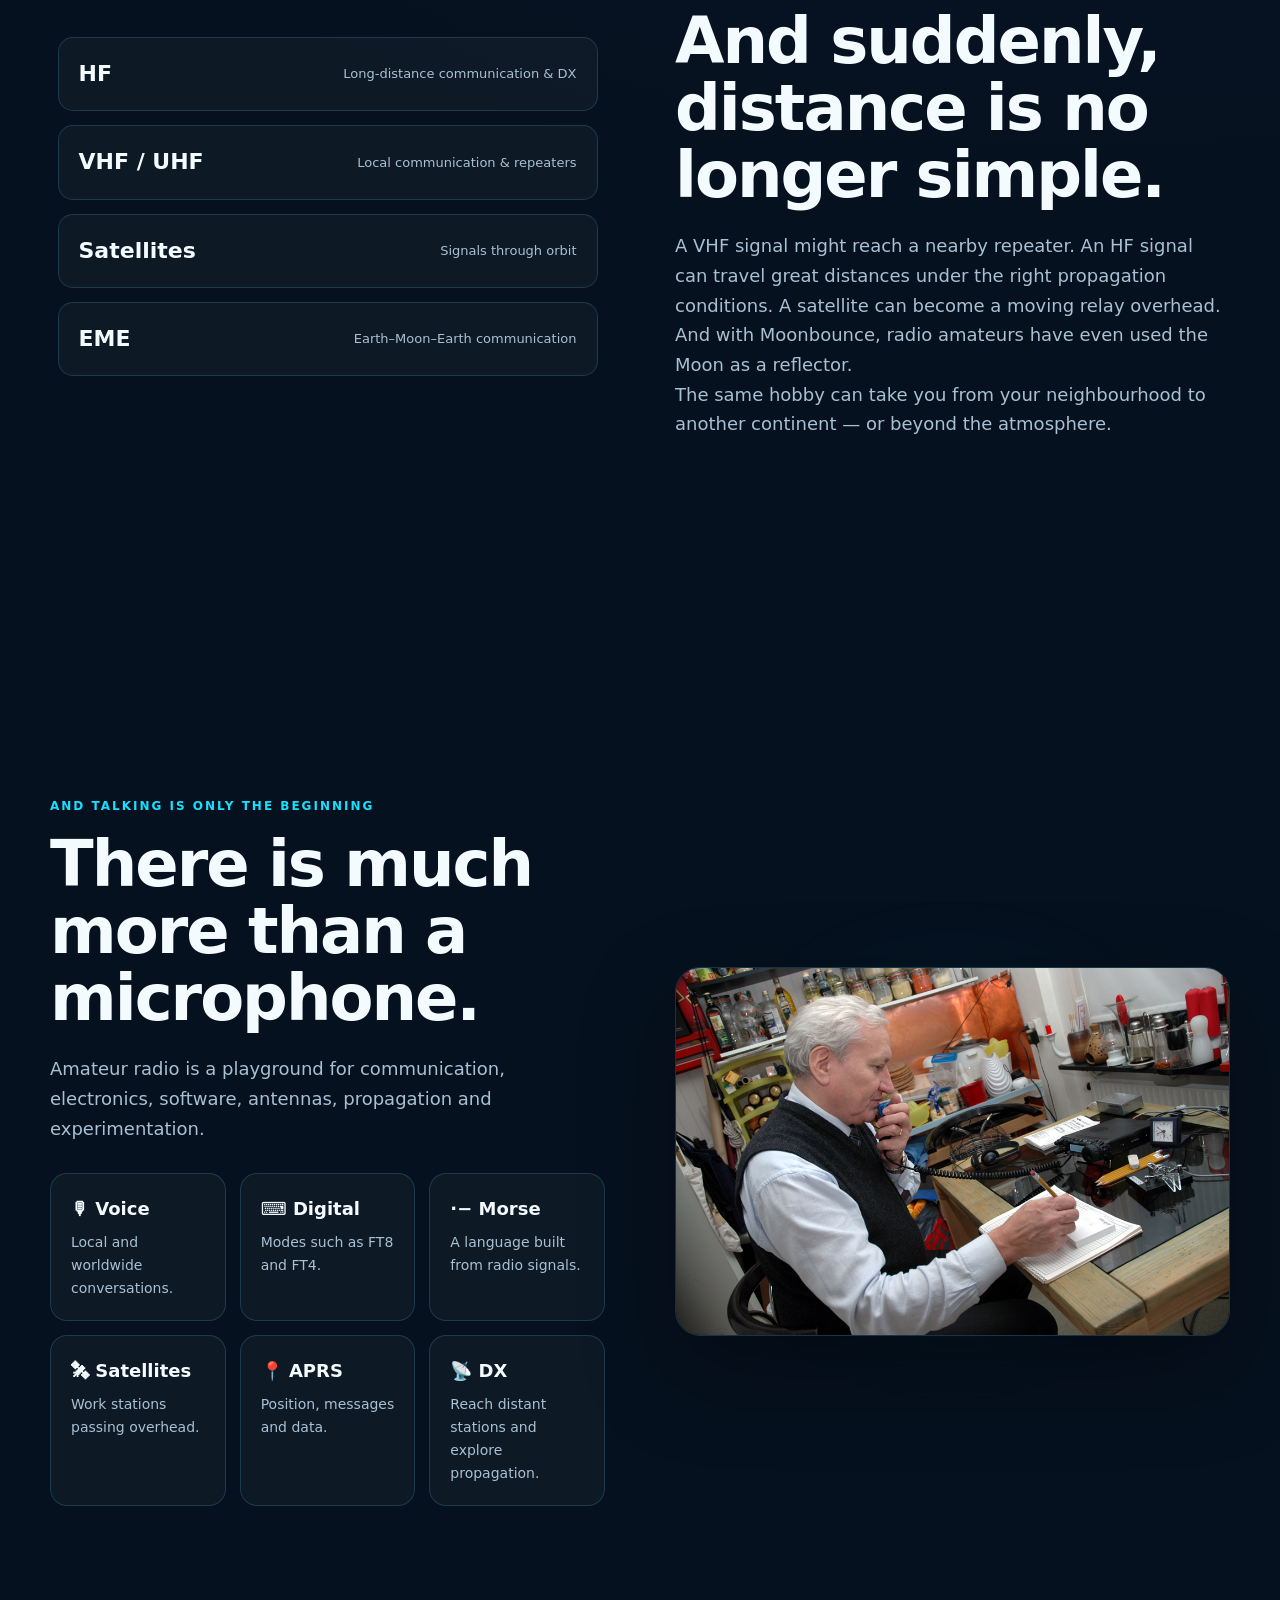
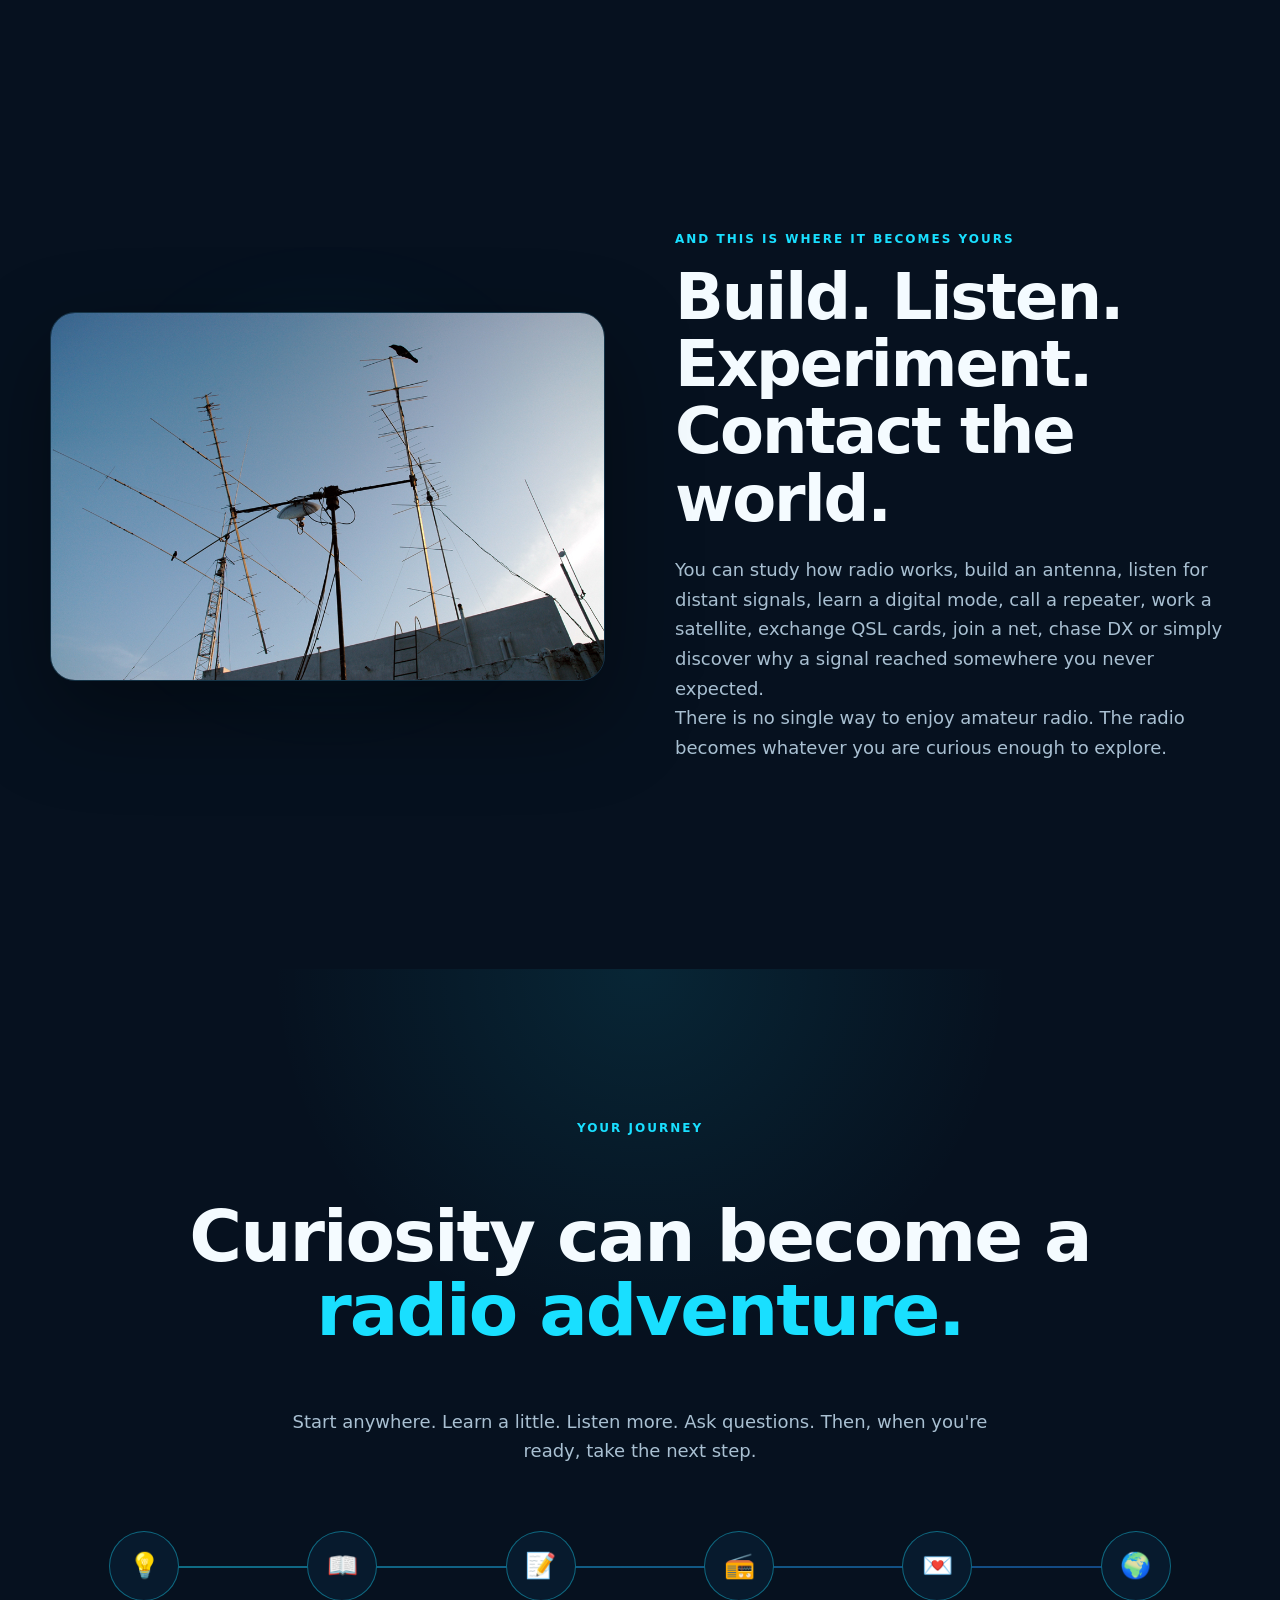
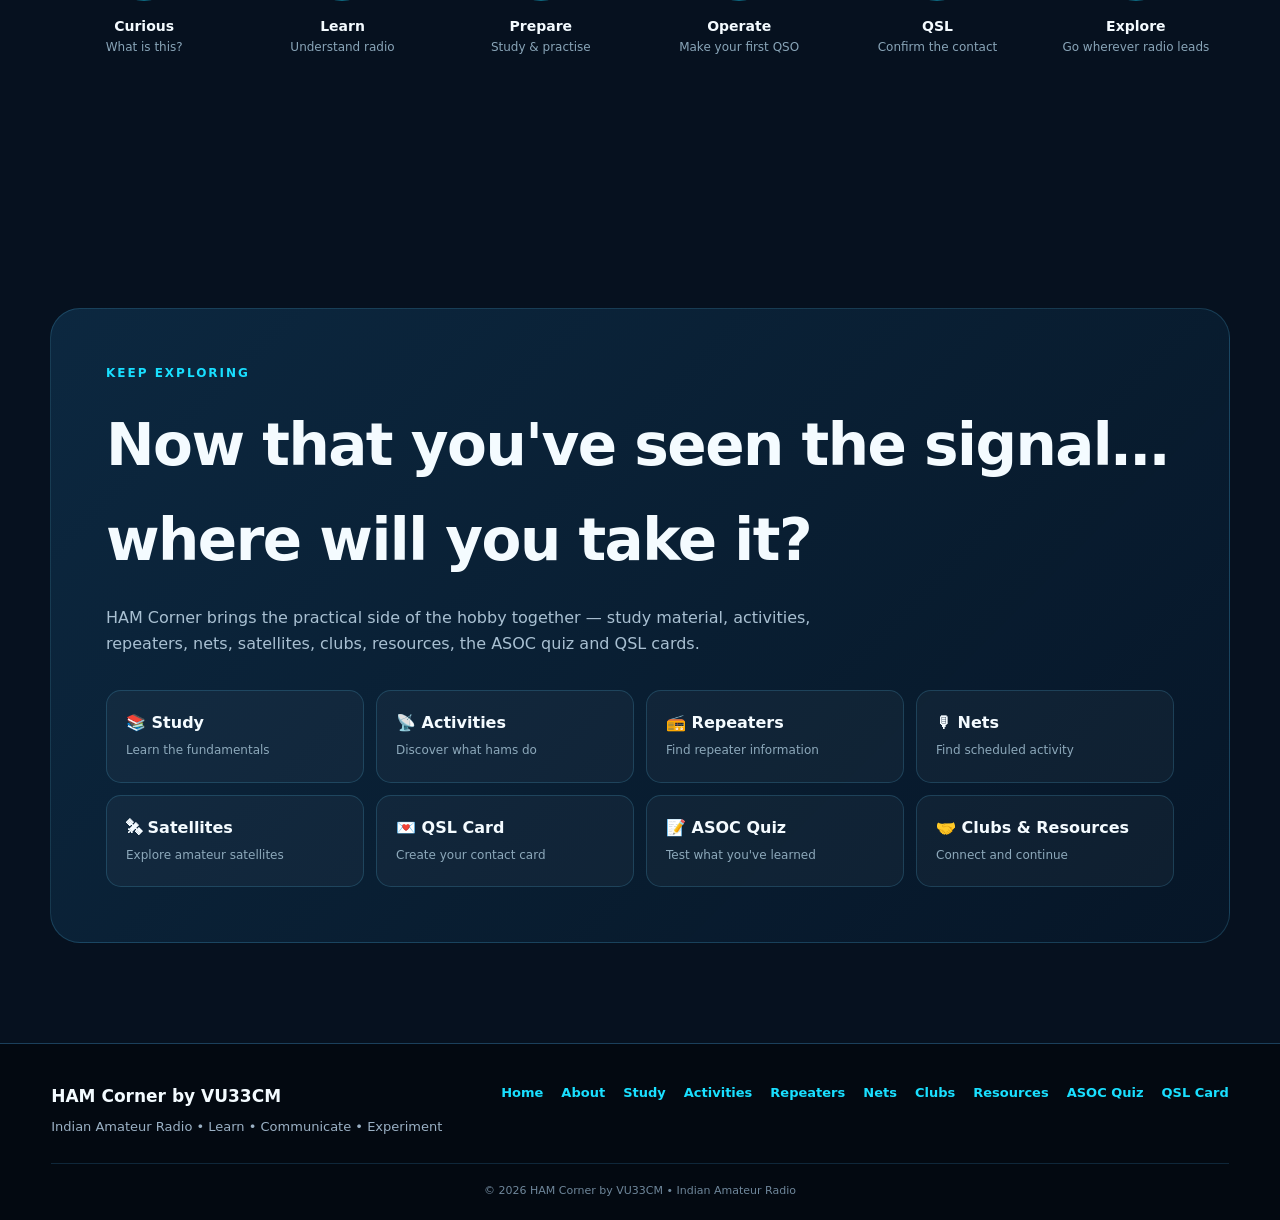
==== commit c36404f8: "Update index.html" ====
--- a/index.html
+++ b/index.html
@@ -3,1709 +3,1566 @@
 <head>
 <meta charset="UTF-8">
 <meta name="viewport" content="width=device-width, initial-scale=1.0">
-
-<title>HAM Corner by VU33CM | Indian Amateur Radio</title>
-
-<meta name="description"
-content="HAM Corner by VU33CM - Learn, explore and enjoy Indian Amateur Radio, DX, satellites, repeaters, digital modes, contests and emergency communication.">
+<meta name="theme-color" content="#06111f">
+<meta name="description" content="HAM Corner by VU33CM — discover amateur radio through a guided journey from voice and radio waves to antennas, propagation, satellites, digital modes and your first QSO.">
+<title>HAM Corner by VU33CM | What is HAM Radio?</title>
+<link rel="icon" href="logo.png" type="image/png">
 
 <style>
-
 :root{
-    --bg:#050b14;
-    --bg2:#081525;
-    --card:#0c1b2b;
-    --card2:#102438;
-    --cyan:#19dfff;
-    --blue:#2388ff;
-    --white:#f3fbff;
-    --muted:#9bb1c5;
-    --border:#1b405c;
-    --green:#36e09b;
-    --orange:#ffb84d;
-}
-
-*{
-    margin:0;
-    padding:0;
-    box-sizing:border-box;
-}
-
-html{
-    scroll-behavior:smooth;
-}
+  --bg:#06111f;
+  --bg2:#081a2d;
+  --cyan:#19dfff;
+  --blue:#2388ff;
+  --white:#f4fbff;
+  --muted:#a9c0d2;
+  --line:rgba(93,211,255,.18);
+  --max:1180px;
+}
+
+*{box-sizing:border-box}
+
+html{scroll-behavior:smooth}
 
 body{
-    font-family:Arial,Helvetica,sans-serif;
-    background:
-        radial-gradient(circle at 20% 10%,#09233b 0%,transparent 35%),
-        radial-gradient(circle at 80% 30%,#062b45 0%,transparent 30%),
-        var(--bg);
-    color:var(--white);
-    line-height:1.6;
-}
-
-a{
-    color:inherit;
-    text-decoration:none;
-}
+  margin:0;
+  color:var(--white);
+  background:
+    radial-gradient(circle at 20% 0%,rgba(25,223,255,.09),transparent 28%),
+    radial-gradient(circle at 85% 35%,rgba(35,136,255,.08),transparent 30%),
+    var(--bg);
+  font-family:Inter,system-ui,-apple-system,BlinkMacSystemFont,"Segoe UI",sans-serif;
+  line-height:1.65;
+  text-rendering:optimizeLegibility;
+  -webkit-font-smoothing:antialiased;
+  overflow-x:hidden;
+}
+
+a{color:inherit}
+img{max-width:100%;display:block}
 
 .container{
-    width:min(1180px,92%);
-    margin:auto;
-}
-
-
-/* ================= HEADER ================= */
-
-header{
-    position:sticky;
-    top:0;
-    z-index:1000;
-    background:rgba(5,11,20,.92);
-    backdrop-filter:blur(15px);
-    border-bottom:1px solid var(--border);
-}
-
-.navbar{
-    min-height:78px;
+  width:min(var(--max),calc(100% - 40px));
+  margin:auto;
+}
+
+/* =========================
+   HEADER
+========================= */
+
+.site-header{
+  position:fixed;
+  top:0;
+  left:0;
+  right:0;
+  z-index:1000;
+  background:rgba(4,14,26,.76);
+  backdrop-filter:blur(18px);
+  border-bottom:1px solid rgba(255,255,255,.07);
+}
+
+.nav{
+  min-height:76px;
+  display:flex;
+  align-items:center;
+  gap:24px;
+}
+
+.brand{
+  display:flex;
+  align-items:center;
+  gap:12px;
+  text-decoration:none;
+}
+
+.brand-logo{
+  width:48px;
+  height:48px;
+  border-radius:50%;
+  overflow:hidden;
+  box-shadow:0 0 25px rgba(25,223,255,.2);
+}
+
+.brand-logo img{
+  width:100%;
+  height:100%;
+  object-fit:contain;
+}
+
+.brand strong{
+  font-size:17px;
+}
+
+.brand small{
+  display:block;
+  color:#8da8bc;
+  font-size:10px;
+  letter-spacing:1.3px;
+}
+
+.nav-links{
+  margin-left:auto;
+  display:flex;
+  gap:5px;
+}
+
+.nav-links a{
+  text-decoration:none;
+  color:#c7d8e4;
+  font-size:13px;
+  padding:9px 10px;
+  border-radius:9px;
+  transition:.25s;
+}
+
+.nav-links a:hover{
+  background:rgba(25,223,255,.09);
+  color:var(--cyan);
+}
+
+.menu{
+  display:none;
+  margin-left:auto;
+  background:none;
+  border:1px solid var(--line);
+  color:white;
+  border-radius:9px;
+  padding:9px 12px;
+  font-size:18px;
+}
+
+/* =========================
+   HERO
+========================= */
+
+.hero{
+  min-height:100vh;
+  display:grid;
+  place-items:center;
+  padding:130px 0 70px;
+  position:relative;
+}
+
+.hero:before{
+  content:"";
+  position:absolute;
+  inset:0;
+  z-index:-1;
+  background:
+    linear-gradient(
+      180deg,
+      rgba(3,12,22,.1),
+      var(--bg) 95%
+    );
+}
+
+.hero-grid{
+  display:grid;
+  grid-template-columns:1.05fr .95fr;
+  gap:60px;
+  align-items:center;
+}
+
+.eyebrow{
+  display:inline-flex;
+  padding:7px 12px;
+  border:1px solid rgba(25,223,255,.25);
+  border-radius:999px;
+  color:#9feeff;
+  background:rgba(25,223,255,.06);
+  font-size:12px;
+  font-weight:700;
+  letter-spacing:.9px;
+  text-transform:uppercase;
+}
+
+.hero h1{
+  font-size:clamp(48px,7vw,86px);
+  line-height:.98;
+  letter-spacing:-3px;
+  margin:22px 0;
+  font-weight:950;
+}
+
+.hero h1 span{
+  color:var(--cyan);
+}
+
+.hero p{
+  font-size:clamp(18px,2vw,21px);
+  color:var(--muted);
+  max-width:680px;
+}
+
+.hero-actions{
+  display:flex;
+  flex-wrap:wrap;
+  gap:12px;
+  margin-top:30px;
+}
+
+.btn{
+  display:inline-flex;
+  align-items:center;
+  justify-content:center;
+  gap:8px;
+  min-height:48px;
+  padding:0 18px;
+  border-radius:12px;
+  text-decoration:none;
+  font-weight:800;
+  font-size:14px;
+  border:1px solid var(--line);
+  transition:.25s;
+}
+
+.btn.primary{
+  background:linear-gradient(135deg,#19dfff,#2388ff);
+  color:#03101b;
+  border:0;
+}
+
+.btn.secondary{
+  background:rgba(255,255,255,.04);
+}
+
+.btn:hover{
+  transform:translateY(-2px);
+}
+
+.hero-art{
+  position:relative;
+  border-radius:28px;
+  overflow:hidden;
+  border:1px solid rgba(25,223,255,.18);
+  box-shadow:0 30px 100px rgba(0,0,0,.4);
+}
+
+.hero-art img{
+  width:100%;
+  height:610px;
+  object-fit:cover;
+}
+
+.hero-caption{
+  position:absolute;
+  bottom:22px;
+  left:24px;
+  right:24px;
+  z-index:2;
+  font-size:13px;
+}
+
+/* =========================
+   STORY
+========================= */
+
+.story-intro{
+  min-height:80vh;
+  display:grid;
+  place-items:center;
+  text-align:center;
+  padding:100px 0;
+}
+
+.story-intro h2,
+.story-copy h2{
+  font-size:clamp(38px,5vw,66px);
+  line-height:1.05;
+  letter-spacing:-2px;
+  margin:0 0 22px;
+  font-weight:900;
+}
+
+.story-intro p,
+.story-copy p{
+  color:var(--muted);
+  font-size:18px;
+  max-width:760px;
+  margin:0 auto;
+}
+
+.story-block{
+  min-height:105vh;
+  display:grid;
+  align-items:center;
+  padding:100px 0;
+}
+
+.story-grid{
+  display:grid;
+  grid-template-columns:1fr 1fr;
+  gap:70px;
+  align-items:center;
+}
+
+.story-block:nth-child(even) .story-copy{
+  order:2;
+}
+
+.story-block:nth-child(even) .story-visual{
+  order:1;
+}
+
+.kicker{
+  color:var(--cyan);
+  font-size:12px;
+  text-transform:uppercase;
+  letter-spacing:2px;
+  font-weight:900;
+  margin-bottom:14px;
+}
+
+.story-copy p{
+  max-width:570px;
+  margin-left:0;
+  margin-right:0;
+}
+
+.story-visual{
+  min-height:480px;
+  display:flex;
+  align-items:center;
+  justify-content:center;
+  position:relative;
+}
+
+.photo{
+  width:100%;
+  max-height:620px;
+  object-fit:cover;
+  border-radius:25px;
+  border:1px solid var(--line);
+  box-shadow:0 35px 90px rgba(0,0,0,.38);
+}
+
+.glow{
+  position:absolute;
+  width:240px;
+  height:240px;
+  border-radius:50%;
+  background:rgba(25,223,255,.15);
+  filter:blur(70px);
+  z-index:-1;
+}
+
+/* =========================
+   SCROLL REVEAL
+========================= */
+
+.reveal{
+  opacity:0;
+  transform:translateY(55px) scale(.985);
+  transition:
+    opacity .9s cubic-bezier(.16,1,.3,1),
+    transform 1s cubic-bezier(.16,1,.3,1);
+}
+
+.reveal.visible{
+  opacity:1;
+  transform:none;
+}
+
+/* =========================
+   SIGNAL
+========================= */
+
+.signal-box{
+  width:100%;
+  padding:28px;
+  border-radius:25px;
+  background:
+    linear-gradient(
+      145deg,
+      rgba(13,39,62,.9),
+      rgba(5,18,31,.95)
+    );
+  border:1px solid var(--line);
+  box-shadow:0 30px 80px rgba(0,0,0,.3);
+}
+
+.big-word{
+  font-size:clamp(80px,14vw,180px);
+  line-height:.8;
+  font-weight:950;
+  letter-spacing:-8px;
+  color:transparent;
+  -webkit-text-stroke:1px rgba(25,223,255,.28);
+  text-align:center;
+}
+
+.signal-line{
+  height:90px;
+  position:relative;
+  overflow:hidden;
+}
+
+.signal-line:before{
+  content:"";
+  position:absolute;
+  left:-5%;
+  right:-5%;
+  top:50%;
+  height:4px;
+  background:
+    repeating-linear-gradient(
+      90deg,
+      transparent 0 10px,
+      var(--cyan) 10px 14px,
+      transparent 14px 26px
+    );
+  filter:drop-shadow(0 0 8px rgba(25,223,255,.8));
+  animation:flow 2s linear infinite;
+}
+
+@keyframes flow{
+  to{
+    transform:translateX(52px);
+  }
+}
+
+.signal-path{
+  display:grid;
+  grid-template-columns:repeat(5,1fr);
+  gap:8px;
+}
+
+.signal-step{
+  padding:13px 8px;
+  text-align:center;
+  border-radius:12px;
+  background:rgba(255,255,255,.045);
+  font-size:12px;
+  font-weight:800;
+}
+
+.signal-step b{
+  display:block;
+  color:var(--cyan);
+  font-size:18px;
+}
+
+/* =========================
+   FREQUENCY
+========================= */
+
+.frequency{
+  display:grid;
+  gap:14px;
+  width:100%;
+  max-width:540px;
+}
+
+.freq-row{
+  display:flex;
+  justify-content:space-between;
+  align-items:center;
+  padding:18px 20px;
+  border:1px solid var(--line);
+  border-radius:15px;
+  background:rgba(255,255,255,.035);
+}
+
+.freq-row strong{
+  font-size:22px;
+}
+
+.freq-row span{
+  color:var(--muted);
+  font-size:13px;
+}
+
+/* =========================
+   MODES
+========================= */
+
+.modes{
+  display:grid;
+  grid-template-columns:repeat(3,1fr);
+  gap:14px;
+  margin-top:30px;
+}
+
+.mode{
+  padding:20px;
+  border-radius:17px;
+  background:rgba(255,255,255,.035);
+  border:1px solid var(--line);
+  transition:.3s;
+}
+
+.mode:hover{
+  transform:translateY(-5px);
+  border-color:rgba(25,223,255,.4);
+}
+
+.mode b{
+  font-size:18px;
+}
+
+.mode p{
+  font-size:14px;
+  margin:7px 0 0;
+}
+
+/* =========================
+   JOURNEY
+========================= */
+
+.journey{
+  padding:150px 0;
+  background:
+    radial-gradient(
+      circle at 50% 0%,
+      rgba(25,223,255,.1),
+      transparent 35%
+    );
+}
+
+.journey h2{
+  text-align:center;
+  font-size:clamp(42px,6vw,72px);
+  line-height:1.03;
+  letter-spacing:-2px;
+}
+
+.journey-sub{
+  text-align:center;
+  color:var(--muted);
+  max-width:700px;
+  margin:20px auto 65px;
+  font-size:18px;
+}
+
+.path{
+  display:grid;
+  grid-template-columns:repeat(6,1fr);
+  gap:10px;
+  position:relative;
+}
+
+.path:before{
+  content:"";
+  position:absolute;
+  left:7%;
+  right:7%;
+  top:35px;
+  height:2px;
+  background:linear-gradient(90deg,var(--cyan),var(--blue));
+  opacity:.45;
+}
+
+.path-item{
+  position:relative;
+  text-align:center;
+  z-index:1;
+}
+
+.path-dot{
+  width:70px;
+  height:70px;
+  margin:auto;
+  border-radius:50%;
+  display:grid;
+  place-items:center;
+  background:#071a2d;
+  border:1px solid rgba(25,223,255,.4);
+  font-size:25px;
+}
+
+.path-item strong{
+  display:block;
+  margin-top:14px;
+  font-size:14px;
+}
+
+.path-item span{
+  display:block;
+  color:#89a5b8;
+  font-size:12px;
+}
+
+/* =========================
+   EXPLORE
+========================= */
+
+.explore{
+  padding:100px 0;
+}
+
+.explore-panel{
+  padding:55px;
+  border-radius:30px;
+  background:
+    linear-gradient(
+      135deg,
+      rgba(13,42,67,.92),
+      rgba(7,23,40,.9)
+    );
+  border:1px solid var(--line);
+}
+
+.explore-panel h2{
+  font-size:clamp(36px,5vw,58px);
+  margin:0 0 15px;
+  letter-spacing:-1.5px;
+}
+
+.explore-panel p{
+  color:var(--muted);
+  max-width:720px;
+}
+
+.link-grid{
+  display:grid;
+  grid-template-columns:repeat(4,1fr);
+  gap:12px;
+  margin-top:32px;
+}
+
+.link-card{
+  text-decoration:none;
+  padding:19px;
+  border:1px solid var(--line);
+  border-radius:15px;
+  background:rgba(255,255,255,.035);
+  transition:.25s;
+}
+
+.link-card:hover{
+  transform:translateY(-4px);
+  border-color:rgba(25,223,255,.5);
+}
+
+.link-card strong{
+  display:block;
+}
+
+.link-card span{
+  font-size:12px;
+  color:#8da9bb;
+}
+
+/* =========================
+   FOOTER
+========================= */
+
+.footer{
+  padding:55px 0 35px;
+  border-top:1px solid rgba(255,255,255,.07);
+  color:#7892a5;
+  text-align:center;
+  font-size:13px;
+}
+
+.credits{
+  margin-top:16px;
+  font-size:11px;
+  line-height:1.7;
+}
+
+/* =========================
+   TABLET
+========================= */
+
+@media(max-width:1000px){
+
+  .nav-links{
+    display:none;
+    position:absolute;
+    top:76px;
+    left:15px;
+    right:15px;
+    padding:12px;
+    background:rgba(4,14,26,.97);
+    border:1px solid var(--line);
+    border-radius:14px;
+    flex-wrap:wrap;
+  }
+
+  .nav-links.open{
     display:flex;
-    align-items:center;
-    justify-content:space-between;
-    gap:20px;
-}
-
-.logo{
-    display:flex;
-    align-items:center;
-    gap:12px;
-}
-
-.logo-icon{
-    width:55px;
-    height:55px;
-    border-radius:50%;
-    overflow:hidden;
-    border:2px solid var(--cyan);
-    box-shadow:0 0 20px rgba(25,223,255,.35);
-    flex-shrink:0;
-}
-
-.logo-icon img{
-    width:100%;
-    height:100%;
-    object-fit:contain;
-}
-
-.logo-text h1{
-    font-size:20px;
-    letter-spacing:.5px;
-}
-
-.logo-text span{
+  }
+
+  .nav-links a{
+    flex:1 1 30%;
+    text-align:center;
+  }
+
+  .menu{
     display:block;
-    color:var(--muted);
-    font-size:11px;
-}
-
-nav{
-    display:flex;
-    align-items:center;
-    gap:6px;
-    flex-wrap:wrap;
-    justify-content:flex-end;
-}
-
-nav a{
-    padding:9px 11px;
-    border-radius:8px;
-    color:#c5d8e7;
-    font-size:13px;
-    transition:.25s;
-}
-
-nav a:hover{
-    background:#10283b;
-    color:var(--cyan);
-}
-
-nav .quiz-link{
-    background:linear-gradient(135deg,var(--cyan),var(--blue));
-    color:#00111c;
-    font-weight:800;
-}
-
-nav .qsl-link{
-    background:linear-gradient(135deg,#0b6f9e,#00bde9);
-    color:#ffffff;
-    font-weight:800;
-}
-
-
-/* ================= HERO ================= */
-
-.hero{
-    padding:75px 0 55px;
-}
-
-.hero-grid{
-    display:grid;
+  }
+
+  .hero-grid,
+  .story-grid{
+    grid-template-columns:1fr;
+    gap:40px;
+  }
+
+  .story-block:nth-child(even) .story-copy,
+  .story-block:nth-child(even) .story-visual{
+    order:initial;
+  }
+
+  .hero-art img{
+    height:480px;
+  }
+
+  .story-block{
+    min-height:auto;
+  }
+
+  .path{
+    grid-template-columns:repeat(3,1fr);
+  }
+
+  .path:before{
+    display:none;
+  }
+
+  .link-grid{
+    grid-template-columns:repeat(2,1fr);
+  }
+}
+
+/* =========================
+   MOBILE
+========================= */
+
+@media(max-width:600px){
+
+  .container{
+    width:min(100% - 26px,var(--max));
+  }
+
+  .nav{
+    min-height:68px;
+  }
+
+  .brand-logo{
+    width:42px;
+    height:42px;
+  }
+
+  .hero{
+    padding-top:105px;
+  }
+
+  .hero h1{
+    font-size:46px;
+    letter-spacing:-2px;
+  }
+
+  .hero p{
+    font-size:17px;
+  }
+
+  .hero-art img{
+    height:370px;
+  }
+
+  .story-intro{
+    min-height:70vh;
+  }
+
+  .story-intro h2,
+  .story-copy h2{
+    font-size:39px;
+    letter-spacing:-1.2px;
+  }
+
+  .story-copy p{
+    font-size:16px;
+  }
+
+  .story-visual{
+    min-height:340px;
+  }
+
+  .signal-path{
     grid-template-columns:1fr 1fr;
-    gap:50px;
-    align-items:center;
-}
-
-.badge{
-    display:inline-block;
-    padding:7px 13px;
-    border:1px solid #17617c;
-    border-radius:30px;
-    color:var(--cyan);
-    background:#062033;
-    font-size:12px;
-    margin-bottom:18px;
-}
-
-.hero h2{
-    font-size:clamp(38px,6vw,68px);
-    line-height:1.02;
-    margin-bottom:20px;
-}
-
-.hero h2 span{
-    color:var(--cyan);
-}
-
-.hero p{
-    color:var(--muted);
-    font-size:18px;
-    max-width:620px;
-}
-
-.hero-buttons{
-    display:flex;
-    gap:14px;
-    margin-top:28px;
-    flex-wrap:wrap;
-}
-
-.btn{
-    display:inline-block;
-    padding:13px 20px;
-    border-radius:10px;
-    font-weight:700;
-    transition:.25s;
-}
-
-.btn-primary{
-    background:linear-gradient(135deg,var(--cyan),var(--blue));
-    color:#00121e;
-}
-
-.btn-secondary{
-    border:1px solid var(--border);
-    background:#0b1b2a;
-}
-
-.btn:hover{
-    transform:translateY(-2px);
-    filter:brightness(1.1);
-}
-
-.hero-img{
-    border-radius:25px;
-    overflow:hidden;
-    border:1px solid var(--border);
-    box-shadow:0 25px 70px #0009;
-}
-
-.hero-img img{
-    width:100%;
-    display:block;
-}
-
-
-/* ================= GENERAL ================= */
-
-section{
-    padding:75px 0;
-}
-
-.section-heading{
-    text-align:center;
-    margin-bottom:45px;
-}
-
-.section-heading h2{
-    font-size:38px;
-    margin-bottom:10px;
-}
-
-.section-heading p{
-    color:var(--muted);
-    max-width:700px;
-    margin:auto;
-}
-
-
-/* ================= FEATURES ================= */
-
-.feature{
-    display:grid;
+  }
+
+  .modes,
+  .link-grid{
+    grid-template-columns:1fr;
+  }
+
+  .explore-panel{
+    padding:30px 22px;
+  }
+
+  .path{
     grid-template-columns:1fr 1fr;
-    gap:45px;
-    align-items:center;
-    margin-bottom:80px;
-}
-
-.feature.reverse .feature-image{
-    order:2;
-}
-
-.feature-image{
-    border-radius:20px;
-    overflow:hidden;
-    border:1px solid var(--border);
-    box-shadow:0 20px 50px #0008;
-}
-
-.feature-image img{
-    width:100%;
-    height:360px;
-    object-fit:cover;
-    display:block;
-}
-
-.feature-content h3{
-    font-size:30px;
-    margin-bottom:15px;
-}
-
-.feature-content p{
-    color:var(--muted);
-    margin-bottom:15px;
-}
-
-.feature-content ul{
-    list-style:none;
-    margin-top:18px;
-}
-
-.feature-content li{
-    margin:9px 0;
-    color:#cce0ee;
-}
-
-.feature-content li::before{
-    content:"✓";
-    color:var(--cyan);
-    margin-right:9px;
-    font-weight:bold;
-}
-
-
-/* ================= CARDS ================= */
-
-.cards{
-    display:grid;
-    grid-template-columns:repeat(4,1fr);
-    gap:18px;
-}
-
-.card{
-    background:linear-gradient(145deg,var(--card),#081522);
-    border:1px solid var(--border);
-    border-radius:17px;
-    padding:25px;
-    transition:.3s;
-}
-
-.card:hover{
-    transform:translateY(-7px);
-    border-color:#227ea5;
-    box-shadow:0 20px 40px #0007;
-}
-
-.card-icon{
-    font-size:35px;
-    margin-bottom:14px;
-}
-
-.card h3{
-    margin-bottom:8px;
-}
-
-.card p{
-    color:var(--muted);
-    font-size:14px;
-}
-
-
-/* ================= QSL GENERATOR ================= */
-
-.qsl-section{
-    position:relative;
-    overflow:hidden;
-}
-
-.qsl-box{
-    position:relative;
-    background:
-        radial-gradient(
-            circle at 85% 20%,
-            #075477 0%,
-            transparent 35%
-        ),
-        radial-gradient(
-            circle at 10% 90%,
-            #06344d 0%,
-            transparent 30%
-        ),
-        linear-gradient(
-            135deg,
-            #071c2e,
-            #06111d
-        );
-
-    border:1px solid #17617c;
-    border-radius:25px;
-    padding:50px;
-    display:grid;
-    grid-template-columns:1.25fr .75fr;
-    gap:40px;
-    align-items:center;
-    box-shadow:0 25px 70px #0008;
-}
-
-.qsl-content .small-title{
-    color:var(--cyan);
-    font-size:12px;
-    font-weight:800;
-    letter-spacing:2px;
-    margin-bottom:10px;
-}
-
-.qsl-content h2{
-    font-size:42px;
-    line-height:1.1;
-    margin-bottom:15px;
-}
-
-.qsl-content h2 span{
-    color:var(--cyan);
-}
-
-.qsl-content p{
-    color:var(--muted);
-    max-width:650px;
-    margin-bottom:20px;
-}
-
-.qsl-features{
-    display:flex;
-    flex-wrap:wrap;
-    gap:10px;
-    margin-bottom:25px;
-}
-
-.qsl-feature{
-    padding:9px 13px;
-    border:1px solid var(--border);
-    border-radius:9px;
-    background:rgba(3,15,26,.7);
-    color:#c9e3ef;
-    font-size:12px;
-}
-
-.qsl-action{
-    display:flex;
-    gap:12px;
-    flex-wrap:wrap;
-}
-
-.qsl-preview{
-    border:1px solid #216481;
-    border-radius:18px;
-    padding:12px;
-    background:#020911;
-    transform:rotate(2deg);
-    box-shadow:0 20px 45px #0009;
-}
-
-.qsl-preview-card{
-    border-radius:11px;
-    min-height:230px;
-    padding:22px;
-    background:
-        linear-gradient(
-            135deg,
-            #eaf7fc,
-            #a9d8e9
-        );
-    color:#062033;
-    position:relative;
-    overflow:hidden;
-}
-
-.qsl-preview-card::before{
-    content:"";
-    position:absolute;
-    width:180px;
-    height:180px;
-    border-radius:50%;
-    right:-45px;
-    top:-45px;
-    background:rgba(0,137,190,.18);
-}
-
-.qsl-preview-top{
-    position:relative;
-    z-index:1;
-    font-size:11px;
-    letter-spacing:2px;
-    font-weight:800;
-}
-
-.qsl-preview-call{
-    position:relative;
-    z-index:1;
-    font-size:34px;
-    font-weight:900;
-    margin-top:18px;
-}
-
-.qsl-preview-title{
-    position:relative;
-    z-index:1;
-    font-size:19px;
-    font-weight:800;
-    margin-top:2px;
-}
-
-.qsl-preview-line{
-    position:relative;
-    z-index:1;
-    height:1px;
-    background:#52849a;
-    margin:17px 0;
-}
-
-.qsl-preview-info{
-    position:relative;
-    z-index:1;
-    display:grid;
-    grid-template-columns:1fr 1fr;
-    gap:7px;
-    font-size:10px;
-}
-
-.qsl-preview-info div{
-    padding:7px;
-    background:rgba(255,255,255,.55);
-    border-radius:5px;
-}
-
-.qsl-preview-footer{
-    position:relative;
-    z-index:1;
-    margin-top:15px;
-    font-size:9px;
-    font-weight:700;
-    letter-spacing:1px;
-}
-
-
-/* ================= RADIO EXPLORER ================= */
-
-.explorer{
-    background:linear-gradient(180deg,#071625,#06101c);
-    border-top:1px solid var(--border);
-    border-bottom:1px solid var(--border);
-}
-
-.tabs{
-    display:flex;
-    justify-content:center;
-    gap:10px;
-    flex-wrap:wrap;
-    margin-bottom:25px;
-}
-
-.tab{
-    border:1px solid var(--border);
-    background:#0c1c2b;
-    color:#c5d8e7;
-    padding:11px 18px;
-    border-radius:30px;
-    cursor:pointer;
-}
-
-.tab.active,
-.tab:hover{
-    background:var(--cyan);
-    color:#00121b;
-}
-
-.explorer-box{
-    max-width:850px;
-    margin:auto;
-    background:var(--card);
-    border:1px solid var(--border);
-    border-radius:20px;
-    padding:35px;
-}
-
-.explorer-box h3{
-    font-size:28px;
-    margin-bottom:12px;
-}
-
-.explorer-box p{
-    color:var(--muted);
-}
-
-
-/* ================= QUIZ CTA ================= */
-
-.quiz-section{
-    position:relative;
-    overflow:hidden;
-}
-
-.quiz-box{
-    background:
-        radial-gradient(circle at 80% 20%,#084b70,transparent 35%),
-        linear-gradient(135deg,#0b2033,#071522);
-    border:1px solid #17617c;
-    border-radius:25px;
-    padding:50px;
-    text-align:center;
-    box-shadow:0 20px 60px #0008;
-}
-
-.quiz-icon{
-    font-size:55px;
-    margin-bottom:12px;
-}
-
-.quiz-box h2{
-    font-size:40px;
-    margin-bottom:12px;
-}
-
-.quiz-box p{
-    max-width:700px;
-    margin:0 auto 25px;
-    color:var(--muted);
-}
-
-.quiz-stats{
-    display:flex;
-    justify-content:center;
-    gap:15px;
-    flex-wrap:wrap;
-    margin-bottom:28px;
-}
-
-.quiz-stat{
-    border:1px solid var(--border);
-    background:#071522;
-    border-radius:12px;
-    padding:12px 20px;
-}
-
-.quiz-stat strong{
-    display:block;
-    font-size:22px;
-    color:var(--cyan);
-}
-
-
-/* ================= GALLERY ================= */
-
-.gallery{
-    display:grid;
-    grid-template-columns:repeat(4,1fr);
-    gap:15px;
-}
-
-.gallery img{
-    width:100%;
-    height:210px;
-    object-fit:cover;
-    border-radius:14px;
-    border:1px solid var(--border);
-    transition:.3s;
-}
-
-.gallery img:hover{
-    transform:scale(1.03);
-}
-
-
-/* ================= CTA ================= */
-
-.final-cta{
-    text-align:center;
-    padding:90px 20px;
-}
-
-.final-cta h2{
-    font-size:42px;
-    margin-bottom:15px;
-}
-
-.final-cta p{
-    color:var(--muted);
-    max-width:700px;
-    margin:0 auto 25px;
-}
-
-
-/* ================= FOOTER ================= */
-
-footer{
-    border-top:1px solid var(--border);
-    padding:35px 0;
-    background:#030911;
-}
-
-.footer-grid{
-    display:flex;
-    justify-content:space-between;
-    gap:20px;
-    flex-wrap:wrap;
-}
-
-footer p{
-    color:var(--muted);
-    font-size:13px;
-}
-
-footer a{
-    color:var(--cyan);
-}
-
-
-/* ================= MOBILE ================= */
-
-@media(max-width:900px){
-
-    .hero-grid,
-    .feature,
-    .qsl-box{
-        grid-template-columns:1fr;
-    }
-
-    .feature.reverse .feature-image{
-        order:0;
-    }
-
-    .cards{
-        grid-template-columns:repeat(2,1fr);
-    }
-
-    .gallery{
-        grid-template-columns:repeat(2,1fr);
-    }
-
-    nav{
-        display:none;
-    }
-
-    .qsl-box{
-        padding:32px 25px;
-    }
-
-    .qsl-content h2{
-        font-size:34px;
-    }
-
-}
-
-@media(max-width:600px){
-
-    .hero{
-        padding-top:45px;
-    }
-
-    section{
-        padding:55px 0;
-    }
-
-    .cards{
-        grid-template-columns:1fr;
-    }
-
-    .gallery{
-        grid-template-columns:1fr;
-    }
-
-    .feature-image img{
-        height:280px;
-    }
-
-    .quiz-box{
-        padding:30px 20px;
-    }
-
-    .quiz-box h2{
-        font-size:30px;
-    }
-
-    .qsl-preview{
-        transform:none;
-    }
-
-}
-
+  }
+
+  .path-dot{
+    width:58px;
+    height:58px;
+  }
+}
+
+/* =========================
+   REDUCED MOTION
+========================= */
+
+@media(prefers-reduced-motion:reduce){
+
+  html{
+    scroll-behavior:auto;
+  }
+
+  *,
+  *:before,
+  *:after{
+    animation:none!important;
+    transition:none!important;
+  }
+
+  .reveal{
+    opacity:1;
+    transform:none;
+  }
+}
 </style>
 </head>
 
-
 <body>
 
-
-<!-- ================= HEADER ================= -->
-
-<header>
-
-<div class="container navbar">
-
-<a href="index.html" class="logo">
-
-<div class="logo-icon">
-<img src="logo.png" alt="HAM Corner VU33CM Logo">
-</div>
-
-<div class="logo-text">
-
-<h1>HAM Corner</h1>
-
-<span>by VU33CM • Indian Amateur Radio</span>
-
-</div>
-
-</a>
-
-
-<nav>
-
-<a href="index.html">Home</a>
-
-<a href="licensing.html">Becoming a HAM</a>
-
-<a href="activities.html">Activities</a>
-
-<a href="repeaters.html">Repeaters</a>
-
-<a href="nets.html">Nets</a>
-
-<a href="clubs.html">Clubs</a>
-
-<a href="resources.html">Resources</a>
-
-<a href="quiz.html" class="quiz-link">
-🎓 ASOC Quiz
-</a>
-
-<a href="qsl.html" class="qsl-link">
-📻 QSL Card
-</a>
-
-</nav>
-
-</div>
-
+<header class="site-header">
+  <div class="container nav">
+
+    <a class="brand" href="index.html">
+
+      <div class="brand-logo">
+        <img src="logo.png" alt="HAM Corner VU33CM">
+      </div>
+
+      <div>
+        <strong>HAM Corner</strong>
+        <small>VU33CM • INDIAN AMATEUR RADIO</small>
+      </div>
+
+    </a>
+
+    <button
+      class="menu"
+      id="menuButton"
+      aria-label="Open navigation">
+      ☰
+    </button>
+
+    <nav class="nav-links" id="navLinks">
+
+      <a href="index.html">Home</a>
+      <a href="study.html">Study</a>
+      <a href="activities.html">Activities</a>
+      <a href="repeaters.html">Repeaters</a>
+      <a href="nets.html">Nets</a>
+      <a href="clubs.html">Clubs</a>
+      <a href="resources.html">Resources</a>
+      <a href="quiz.html">ASOC Quiz</a>
+      <a href="qsl.html">QSL Card</a>
+
+    </nav>
+
+  </div>
 </header>
 
-
-
-<!-- ================= HERO ================= -->
-
-<section class="hero">
-
-<div class="container hero-grid">
-
-<div>
-
-<div class="badge">
-🇮🇳 INDIAN AMATEUR RADIO • VU33CM
-</div>
-
-<h2>
-Discover the world of
-<span>HAM Radio.</span>
-</h2>
-
-<p>
-Welcome to HAM Corner — a place to learn amateur radio,
-understand the technology, make contacts around the world,
-experiment with antennas and radios, explore satellites,
-and become part of the amateur-radio community.
-</p>
-
-<div class="hero-buttons">
-
-<a href="quiz.html" class="btn btn-primary">
-🎓 Try the ASOC Quiz
-</a>
-
-<a href="qsl.html" class="btn btn-primary">
-📻 Create QSL Card
-</a>
-
-<a href="#explore" class="btn btn-secondary">
-📻 Explore Amateur Radio
-</a>
-
-</div>
-
-</div>
-
-
-<div class="hero-img">
-
-<img
-src="Home.png"
-alt="VU33CM Amateur Radio Station"
-loading="eager">
-
-</div>
-
-</div>
+<main>
+
+<!-- HERO -->
+
+<section class="hero" id="top">
+
+  <div class="container hero-grid">
+
+    <div class="reveal">
+
+      <span class="eyebrow">
+        🇮🇳 HAM Corner by VU33CM
+      </span>
+
+      <h1>
+        What if your voice could
+        <span>cross the world?</span>
+      </h1>
+
+      <p>
+        Welcome to Amateur Radio — a world where a microphone,
+        a radio and a piece of wire can become a doorway to people,
+        places, satellites and signals far beyond your horizon.
+      </p>
+
+      <div class="hero-actions">
+
+        <a class="btn primary" href="#story">
+          Let's discover it →
+        </a>
+
+        <a class="btn secondary" href="activities.html">
+          See what hams do
+        </a>
+
+      </div>
+
+    </div>
+
+    <div class="hero-art">
+
+      <img
+        src="Home.png"
+        alt="Amateur radio station">
+
+      <div class="hero-caption">
+        One radio. One antenna. An entire world of possibilities.
+      </div>
+
+    </div>
+
+  </div>
 
 </section>
 
 
-
-<!-- ================= INTRO ================= -->
-
-<section>
-
-<div class="container">
-
-<div class="section-heading">
-
-<h2>What is Amateur Radio?</h2>
-
-<p>
-Amateur radio is much more than talking into a microphone.
-It combines communication, electronics, radio science,
-experimentation, emergency communication and friendship.
-</p>
-
-</div>
-
-
-<div class="cards">
-
-
-<div class="card">
-
-<div class="card-icon">🚨</div>
-
-<h3>Emergency Communication</h3>
-
-<p>
-When normal communication systems fail, amateur-radio
-operators can provide independent communication links
-using portable radios, batteries and antennas.
-</p>
-
-</div>
-
-
-<div class="card">
-
-<div class="card-icon">🌍</div>
-
-<h3>Global Friendship</h3>
-
-<p>
-Make contacts with people around India and the world,
-exchange signal reports, participate in DX and discover
-different cultures through radio.
-</p>
-
-</div>
-
-
-<div class="card">
-
-<div class="card-icon">🔧</div>
-
-<h3>Technical Learning</h3>
-
-<p>
-Learn electronics, RF circuits, antennas, propagation,
-digital communication, satellites and radio-frequency
-engineering through practical experimentation.
-</p>
-
-</div>
-
-
-<div class="card">
-
-<div class="card-icon">🏆</div>
-
-<h3>Awards & Contests</h3>
-
-<p>
-Take part in contests, DX awards, POTA, SOTA and many
-other activities that make amateur radio challenging
-and exciting.
-</p>
-
-</div>
-
-
-</div>
-
-</div>
+<!-- INTRO -->
+
+<section class="story-intro" id="story">
+
+  <div class="container reveal">
+
+    <div class="kicker">
+      Start here
+    </div>
+
+    <h2>
+      You don't need to know radio.<br>
+      Just follow the signal.
+    </h2>
+
+    <p>
+      Let's begin with something simple:
+      you speak into a microphone.
+      Somewhere between your voice and another person's ears,
+      something remarkable happens.
+    </p>
+
+  </div>
 
 </section>
 
 
-
-<!-- ================= QSL GENERATOR ================= -->
-
-<section class="qsl-section">
-
-<div class="container">
-
-<div class="qsl-box">
-
-
-<div class="qsl-content">
-
-<div class="small-title">
-NEW • HAM CORNER TOOL
-</div>
-
-<h2>
-Create Your
-<span>QSL Card</span>
-</h2>
-
-<p>
-Turn your QSO details into a personalized amateur-radio
-QSL card. Enter your callsign, contact information and
-station details, preview the card instantly and download
-your finished QSL card as a JPG.
-</p>
-
-
-<div class="qsl-features">
-
-<div class="qsl-feature">
-📻 Your Callsign
-</div>
-
-<div class="qsl-feature">
-🌍 Any Country
-</div>
-
-<div class="qsl-feature">
-📡 QSO Details
-</div>
-
-<div class="qsl-feature">
-🖼️ JPG Download
-</div>
-
-<div class="qsl-feature">
-⚡ Instant Preview
-</div>
-
-</div>
-
-
-<div class="qsl-action">
-
-<a href="qsl.html" class="btn btn-primary">
-📻 Create QSL Card
-</a>
-
-<a href="qsl.html" class="btn btn-secondary">
-Open Generator →
-</a>
-
-</div>
-
-</div>
-
-
-
-<div class="qsl-preview">
-
-<div class="qsl-preview-card">
-
-<div class="qsl-preview-top">
-AMATEUR RADIO
-</div>
-
-<div class="qsl-preview-call">
-YOUR CALLSIGN
-</div>
-
-<div class="qsl-preview-title">
-QSL CARD
-</div>
-
-<div class="qsl-preview-line"></div>
-
-
-<div class="qsl-preview-info">
-
-<div>
-<strong>TO RADIO</strong><br>
-CALLSIGN
-</div>
-
-<div>
-<strong>DATE</strong><br>
-UTC DATE
-</div>
-
-<div>
-<strong>BAND</strong><br>
-20m
-</div>
-
-<div>
-<strong>MODE</strong><br>
-FT8
-</div>
-
-<div>
-<strong>FREQ</strong><br>
-14.074 MHz
-</div>
-
-<div>
-<strong>RST</strong><br>
-59 / 59
-</div>
-
-</div>
-
-
-<div class="qsl-preview-footer">
-A MORE CONNECTED WORLD • 73
-</div>
-
-</div>
-
-</div>
-
-
-</div>
-
-</div>
+<!-- VOICE -->
+
+<section class="story-block">
+
+  <div class="container story-grid">
+
+    <div class="story-copy reveal">
+
+      <div class="kicker">
+        It begins with information
+      </div>
+
+      <h2>
+        Your voice becomes a signal.
+      </h2>
+
+      <p>
+        A radio doesn't send your voice through the air exactly as you speak it.
+        The transmitter processes that information and places it onto a
+        radio-frequency signal.
+        That signal is ready to travel.
+      </p>
+
+    </div>
+
+    <div class="story-visual reveal">
+
+      <div class="glow"></div>
+
+      <div class="signal-box">
+
+        <div class="big-word">
+          RF
+        </div>
+
+        <div class="signal-line"></div>
+
+        <div class="signal-path">
+
+          <div class="signal-step">
+            <b>01</b>
+            Voice / Data
+          </div>
+
+          <div class="signal-step">
+            <b>02</b>
+            Transmitter
+          </div>
+
+          <div class="signal-step">
+            <b>03</b>
+            RF Signal
+          </div>
+
+          <div class="signal-step">
+            <b>04</b>
+            Antenna
+          </div>
+
+          <div class="signal-step">
+            <b>05</b>
+            Receiver
+          </div>
+
+        </div>
+
+      </div>
+
+    </div>
+
+  </div>
 
 </section>
 
 
-
-<!-- ================= EMERGENCY ================= -->
-
-<section>
-
-<div class="container">
-
-<div class="feature">
-
-
-<div class="feature-image">
-
-<img
-src="https://images.unsplash.com/photo-1504384308090-c894fdcc538d?auto=format&fit=crop&w=1200&q=80"
-alt="Emergency communication">
-
-</div>
-
-
-<div class="feature-content">
-
-<h3>🚨 Emergency Communication</h3>
-
-<p>
-Amateur radio can become especially valuable when conventional
-communication infrastructure is damaged or unavailable.
-Operators can establish temporary communication networks
-using radios, antennas and independent power sources.
-</p>
-
-<p>
-This is one of the reasons amateur radio is an important
-technical and community service. Operators learn how to
-communicate from locations where mobile networks or internet
-connections may not be available.
-</p>
-
-<ul>
-
-<li>Portable and field communication</li>
-
-<li>Battery and solar-powered operation</li>
-
-<li>VHF/UHF local communication</li>
-
-<li>HF long-distance communication</li>
-
-<li>Emergency communication networks</li>
-
-</ul>
-
-</div>
-
-</div>
-
-</div>
+<!-- RADIO -->
+
+<section class="story-block">
+
+  <div class="container story-grid">
+
+    <div class="story-visual reveal">
+
+      <div class="glow"></div>
+
+      <img
+        class="photo"
+        src="images/ham-shack.jpg"
+        alt="Amateur radio station"
+        loading="lazy">
+
+    </div>
+
+    <div class="story-copy reveal">
+
+      <div class="kicker">
+        The radio station
+      </div>
+
+      <h2>
+        Then comes the invisible part.
+      </h2>
+
+      <p>
+        The transmitter creates energy at a chosen radio frequency.
+        The antenna couples that energy into the surrounding
+        electromagnetic field.
+        You cannot see the wave — but you can measure it,
+        receive it and use it to carry information.
+      </p>
+
+      <p>
+        That is the heart of amateur radio:
+        learning how to create, control, receive and experiment
+        with radio signals.
+      </p>
+
+    </div>
+
+  </div>
 
 </section>
 
 
-
-<!-- ================= GLOBAL ================= -->
-
-<section>
-
-<div class="container">
-
-<div class="feature reverse">
-
-
-<div class="feature-image">
-
-<img
-src="https://images.unsplash.com/photo-1516321318423-f06f85e504b3?auto=format&fit=crop&w=1200&q=80"
-alt="Global communication">
-
-</div>
-
-
-<div class="feature-content">
-
-<h3>🌍 Talk Across the World</h3>
-
-<p>
-Imagine sitting at your radio station in India and hearing
-a station from another continent.
-That is the magic of DX.
-</p>
-
-<p>
-Depending on frequency, propagation and antenna conditions,
-amateur-radio operators can communicate across cities,
-countries, oceans and sometimes around the entire planet.
-</p>
-
-<ul>
-
-<li>DX communication</li>
-
-<li>HF propagation</li>
-
-<li>QSL cards and electronic confirmations</li>
-
-<li>International amateur-radio friendship</li>
-
-<li>Contesting and awards</li>
-
-</ul>
-
-</div>
-
-</div>
-
-</div>
+<!-- ANTENNA -->
+
+<section class="story-block">
+
+  <div class="container story-grid">
+
+    <div class="story-copy reveal">
+
+      <div class="kicker">
+        The antenna
+      </div>
+
+      <h2>
+        The antenna is your doorway into the electromagnetic world.
+      </h2>
+
+      <p>
+        Different frequencies behave differently,
+        and different antennas are designed to work with them.
+        A wire, vertical, dipole, Yagi or beam can turn the electrical
+        energy in your station into electromagnetic energy —
+        and do the reverse when receiving.
+      </p>
+
+      <p>
+        Suddenly, a piece of metal on a roof or mast is no longer
+        just an antenna.
+        It is part of the conversation.
+      </p>
+
+    </div>
+
+    <div class="story-visual reveal">
+
+      <div class="glow"></div>
+
+      <img
+        class="photo"
+        src="images/antenna.jpg"
+        alt="Amateur radio antenna"
+        loading="lazy">
+
+    </div>
+
+  </div>
 
 </section>
 
 
-
-<!-- ================= TECHNICAL ================= -->
-
-<section>
-
-<div class="container">
-
-<div class="feature">
-
-
-<div class="feature-image">
-
-<img
-src="https://images.unsplash.com/photo-1518770660439-4636190af475?auto=format&fit=crop&w=1200&q=80"
-alt="Electronics and radio technology">
-
-</div>
-
-
-<div class="feature-content">
-
-<h3>🔧 Learn Radio Technology</h3>
-
-<p>
-Amateur radio provides a practical way to understand
-electronics and communication engineering.
-</p>
-
-<p>
-You can start with a simple handheld radio and gradually
-explore antennas, SWR, RF amplifiers, filters, oscillators,
-receivers, transmitters and digital communication.
-</p>
-
-<ul>
-
-<li>Electricity and electronics</li>
-
-<li>RF and radio theory</li>
-
-<li>Transmitters and receivers</li>
-
-<li>Antennas and feed lines</li>
-
-<li>Propagation</li>
-
-<li>Digital communication</li>
-
-</ul>
-
-</div>
-
-</div>
-
-</div>
+<!-- PROPAGATION -->
+
+<section class="story-block">
+
+  <div class="container story-grid">
+
+    <div class="story-visual reveal">
+
+      <div class="frequency">
+
+        <div class="freq-row">
+          <strong>HF</strong>
+          <span>Long-distance communication & DX</span>
+        </div>
+
+        <div class="freq-row">
+          <strong>VHF / UHF</strong>
+          <span>Local communication & repeaters</span>
+        </div>
+
+        <div class="freq-row">
+          <strong>Satellites</strong>
+          <span>Signals through orbit</span>
+        </div>
+
+        <div class="freq-row">
+          <strong>EME</strong>
+          <span>Earth–Moon–Earth communication</span>
+        </div>
+
+      </div>
+
+    </div>
+
+    <div class="story-copy reveal">
+
+      <div class="kicker">
+        The sky changes everything
+      </div>
+
+      <h2>
+        And suddenly, distance is no longer simple.
+      </h2>
+
+      <p>
+        A VHF signal might reach a nearby repeater.
+        An HF signal can travel great distances under the right
+        propagation conditions.
+        A satellite can become a moving relay overhead.
+        And with Moonbounce, radio amateurs have even used
+        the Moon as a reflector.
+      </p>
+
+      <p>
+        The same hobby can take you from your neighbourhood
+        to another continent — or beyond the atmosphere.
+      </p>
+
+    </div>
+
+  </div>
 
 </section>
 
 
-
-<!-- ================= EXPLORER ================= -->
-
-<section class="explorer" id="explore">
-
-<div class="container">
-
-<div class="section-heading">
-
-<h2>📻 Explore Amateur Radio</h2>
-
-<p>
-There are many different ways to enjoy amateur radio.
-Choose an area below.
-</p>
-
-</div>
-
-
-<div class="tabs">
-
-<button class="tab active" onclick="showMode('hf',this)">
-🌍 HF / DX
-</button>
-
-<button class="tab" onclick="showMode('vhf',this)">
-📡 VHF / UHF
-</button>
-
-<button class="tab" onclick="showMode('digital',this)">
-💻 Digital
-</button>
-
-<button class="tab" onclick="showMode('space',this)">
-🛰️ Space
-</button>
-
-</div>
-
-
-<div class="explorer-box">
-
-
-<div id="mode-hf">
-
-<h3>🌍 HF & DX</h3>
-
-<p>
-HF amateur radio can provide long-distance communication
-through ionospheric propagation. Operators use different
-bands, antennas and modes to contact stations around the
-world.
-</p>
-
-</div>
-
-
-<div id="mode-vhf" style="display:none">
-
-<h3>📡 VHF & UHF</h3>
-
-<p>
-VHF and UHF are widely used for local communication,
-repeaters, mobile operation, satellite contacts and
-community nets.
-</p>
-
-</div>
-
-
-<div id="mode-digital" style="display:none">
-
-<h3>💻 Digital Radio</h3>
-
-<p>
-Digital modes such as FT8 and other data modes allow
-operators to communicate using computers and radio
-interfaces. Digital communication is particularly popular
-for weak-signal and DX operation.
-</p>
-
-</div>
-
-
-<div id="mode-space" style="display:none">
-
-<h3>🛰️ Amateur Satellites</h3>
-
-<p>
-Amateur satellites allow operators to communicate through
-space. Satellite operation introduces exciting topics such
-as Doppler shift, orbital passes, antenna tracking and
-satellite transponders.
-</p>
-
-</div>
-
-
-</div>
-
-</div>
+<!-- MODES -->
+
+<section class="story-block">
+
+  <div class="container story-grid">
+
+    <div class="story-copy reveal">
+
+      <div class="kicker">
+        And talking is only the beginning
+      </div>
+
+      <h2>
+        There is much more than a microphone.
+      </h2>
+
+      <p>
+        Amateur radio is a playground for communication,
+        electronics, software, antennas, propagation
+        and experimentation.
+      </p>
+
+      <div class="modes">
+
+        <div class="mode">
+          <b>🎙 Voice</b>
+          <p>Local and worldwide conversations.</p>
+        </div>
+
+        <div class="mode">
+          <b>⌨ Digital</b>
+          <p>Modes such as FT8 and FT4.</p>
+        </div>
+
+        <div class="mode">
+          <b>·− Morse</b>
+          <p>A language built from radio signals.</p>
+        </div>
+
+        <div class="mode">
+          <b>🛰 Satellites</b>
+          <p>Work stations passing overhead.</p>
+        </div>
+
+        <div class="mode">
+          <b>📍 APRS</b>
+          <p>Position, messages and data.</p>
+        </div>
+
+        <div class="mode">
+          <b>📡 DX</b>
+          <p>Reach distant stations and explore propagation.</p>
+        </div>
+
+      </div>
+
+    </div>
+
+    <div class="story-visual reveal">
+
+      <div class="glow"></div>
+
+      <img
+        class="photo"
+        src="images/operator.jpg"
+        alt="Amateur radio operator at a station"
+        loading="lazy">
+
+    </div>
+
+  </div>
 
 </section>
 
 
-
-<!-- ================= QUIZ ================= -->
-
-<section class="quiz-section">
-
-<div class="container">
-
-<div class="quiz-box">
-
-<div class="quiz-icon">🎓</div>
-
-<h2>ASOC Exam Practice</h2>
-
-<p>
-Preparing for your Indian Amateur Radio examination?
-HAM Corner now has a large practice question bank to help
-you study electricity, electronics, radio theory, antennas,
-propagation, operating practice and amateur-radio rules.
-</p>
-
-
-<div class="quiz-stats">
-
-
-<div class="quiz-stat">
-
-<strong>1,000</strong>
-
-Practice Questions
-
-</div>
-
-
-<div class="quiz-stat">
-
-<strong>10–100</strong>
-
-Questions / Quiz
-
-</div>
-
-
-<div class="quiz-stat">
-
-<strong>🎲</strong>
-
-Random Questions
-
-</div>
-
-
-<div class="quiz-stat">
-
-<strong>📖</strong>
-
-Explanations
-
-</div>
-
-
-</div>
-
-
-<a href="quiz.html" class="btn btn-primary">
-🚀 Start ASOC Practice Quiz
-</a>
-
-
-<p style="font-size:12px;margin-top:20px;">
-
-Practice questions only — not official WPC/DoT examination questions.
-Always verify current regulatory information with the Department of Telecommunications.
-
-</p>
-
-</div>
-
-</div>
+<!-- PERSONAL JOURNEY -->
+
+<section class="story-block">
+
+  <div class="container story-grid">
+
+    <div class="story-visual reveal">
+
+      <div class="glow"></div>
+
+      <img
+        class="photo"
+        src="images/antenna-india.jpg"
+        alt="Amateur radio antenna in India"
+        loading="lazy">
+
+    </div>
+
+    <div class="story-copy reveal">
+
+      <div class="kicker">
+        And this is where it becomes yours
+      </div>
+
+      <h2>
+        Build. Listen. Experiment. Contact the world.
+      </h2>
+
+      <p>
+        You can study how radio works,
+        build an antenna,
+        listen for distant signals,
+        learn a digital mode,
+        call a repeater,
+        work a satellite,
+        exchange QSL cards,
+        join a net,
+        chase DX
+        or simply discover why a signal reached somewhere
+        you never expected.
+      </p>
+
+      <p>
+        There is no single way to enjoy amateur radio.
+        The radio becomes whatever you are curious enough to explore.
+      </p>
+
+    </div>
+
+  </div>
 
 </section>
 
 
-
-<!-- ================= AWARDS ================= -->
-
-<section>
-
-<div class="container">
-
-<div class="section-heading">
-
-<h2>🏆 Make Radio a Challenge</h2>
-
-<p>
-Once you learn the basics, there are countless ways to
-take your amateur-radio journey further.
-</p>
-
-</div>
-
-
-<div class="cards">
-
-
-<div class="card">
-
-<div class="card-icon">🌐</div>
-
-<h3>DX</h3>
-
-<p>
-Search for rare stations and countries and build your
-DXCC-style achievements.
-</p>
-
-</div>
-
-
-<div class="card">
-
-<div class="card-icon">🏔️</div>
-
-<h3>SOTA</h3>
-
-<p>
-Take amateur radio into the mountains and operate from
-summits.
-</p>
-
-</div>
-
-
-<div class="card">
-
-<div class="card-icon">🌲</div>
-
-<h3>POTA</h3>
-
-<p>
-Operate from parks and outdoor locations while making
-contacts with other operators.
-</p>
-
-</div>
-
-
-<div class="card">
-
-<div class="card-icon">🏁</div>
-
-<h3>Contesting</h3>
-
-<p>
-Test your operating skills, station setup, antennas and
-speed in amateur-radio contests.
-</p>
-
-</div>
-
-
-</div>
-
-</div>
+<!-- JOURNEY -->
+
+<section class="journey">
+
+  <div class="container">
+
+    <div class="reveal">
+
+      <div
+        class="kicker"
+        style="text-align:center">
+        Your journey
+      </div>
+
+      <h2>
+        Curiosity can become a<br>
+        <span style="color:var(--cyan)">
+          radio adventure.
+        </span>
+      </h2>
+
+      <p class="journey-sub">
+        Start anywhere.
+        Learn a little.
+        Listen more.
+        Ask questions.
+        Then, when you're ready,
+        take the next step.
+      </p>
+
+    </div>
+
+    <div class="path">
+
+      <div class="path-item reveal">
+        <div class="path-dot">💡</div>
+        <strong>Curious</strong>
+        <span>What is this?</span>
+      </div>
+
+      <div class="path-item reveal">
+        <div class="path-dot">📖</div>
+        <strong>Learn</strong>
+        <span>Understand radio</span>
+      </div>
+
+      <div class="path-item reveal">
+        <div class="path-dot">📝</div>
+        <strong>Prepare</strong>
+        <span>Study & practise</span>
+      </div>
+
+      <div class="path-item reveal">
+        <div class="path-dot">📻</div>
+        <strong>Operate</strong>
+        <span>Make your first QSO</span>
+      </div>
+
+      <div class="path-item reveal">
+        <div class="path-dot">💌</div>
+        <strong>QSL</strong>
+        <span>Confirm the contact</span>
+      </div>
+
+      <div class="path-item reveal">
+        <div class="path-dot">🌍</div>
+        <strong>Explore</strong>
+        <span>Go wherever radio leads</span>
+      </div>
+
+    </div>
+
+  </div>
 
 </section>
 
 
-
-<!-- ================= GALLERY ================= -->
-
-<section>
-
-<div class="container">
-
-<div class="section-heading">
-
-<h2>📸 Ham Radio in Action</h2>
-
-<p>
-From a handheld radio to a complete HF station, every
-station has a story.
-</p>
-
-</div>
-
-
-<div class="gallery">
-
-<img
-src="https://images.unsplash.com/photo-1509395176047-4a66953fd231?auto=format&fit=crop&w=900&q=80"
-alt="Radio equipment">
-
-<img
-src="https://images.unsplash.com/photo-1550751827-4bd374c3f58b?auto=format&fit=crop&w=900&q=80"
-alt="Electronics">
-
-<img
-src="https://images.unsplash.com/photo-1451187580459-43490279c0fa?auto=format&fit=crop&w=900&q=80"
-alt="Technology">
-
-<img
-src="https://images.unsplash.com/photo-1519389950473-47ba0277781c?auto=format&fit=crop&w=900&q=80"
-alt="Communication technology">
-
-</div>
-
-</div>
+<!-- SITE NAVIGATION -->
+
+<section class="explore">
+
+  <div class="container">
+
+    <div class="explore-panel reveal">
+
+      <div class="kicker">
+        Keep exploring
+      </div>
+
+      <h2>
+        Now that you've seen the signal…
+        where will you take it?
+      </h2>
+
+      <p>
+        HAM Corner brings the practical side of the hobby together —
+        study material, activities, repeaters, nets, satellites,
+        clubs, resources, the ASOC quiz and QSL cards.
+      </p>
+
+      <div class="link-grid">
+
+        <a class="link-card" href="study.html">
+          <strong>📚 Study</strong>
+          <span>Learn the fundamentals</span>
+        </a>
+
+        <a class="link-card" href="activities.html">
+          <strong>📡 Activities</strong>
+          <span>Discover what hams do</span>
+        </a>
+
+        <a class="link-card" href="repeaters.html">
+          <strong>📻 Repeaters</strong>
+          <span>Find repeater information</span>
+        </a>
+
+        <a class="link-card" href="nets.html">
+          <strong>🎙 Nets</strong>
+          <span>Find scheduled activity</span>
+        </a>
+
+        <a class="link-card" href="satellites.html">
+          <strong>🛰 Satellites</strong>
+          <span>Explore amateur satellites</span>
+        </a>
+
+        <a class="link-card" href="qsl.html">
+          <strong>💌 QSL Card</strong>
+          <span>Create your contact card</span>
+        </a>
+
+        <a class="link-card" href="quiz.html">
+          <strong>📝 ASOC Quiz</strong>
+          <span>Test what you've learned</span>
+        </a>
+
+        <a class="link-card" href="clubs.html">
+          <strong>🤝 Clubs & Resources</strong>
+          <span>Connect and continue</span>
+        </a>
+
+      </div>
+
+    </div>
+
+  </div>
 
 </section>
 
-
-
-<!-- ================= FINAL CTA ================= -->
-
-<section class="final-cta">
-
-<div class="container">
-
-<h2>Your Radio Journey Starts Here.</h2>
-
-<p>
-Study for your ASOC examination, learn the technology,
-make your first QSO, explore satellites, discover DX and
-become part of the amateur-radio community.
-</p>
-
-
-<div class="hero-buttons" style="justify-content:center;">
-
-<a href="quiz.html" class="btn btn-primary">
-🎓 Take the ASOC Quiz
-</a>
-
-<a href="qsl.html" class="btn btn-primary">
-📻 Create Your QSL Card
-</a>
-
-</div>
-
-</div>
-
-</section>
-
-
-
-<!-- ================= FOOTER ================= -->
-
-<footer>
-
-<div class="container footer-grid">
-
-<div>
-
-<strong>HAM Corner by VU33CM</strong>
-
-<p>
-Indian Amateur Radio • Learn • Communicate • Experiment
-</p>
-
-</div>
-
-
-<div>
-
-<p>
-
-<a href="about.html">About</a>
-&nbsp; • &nbsp;
-
-<a href="resources.html">Resources</a>
-&nbsp; • &nbsp;
-
-<a href="quiz.html">ASOC Quiz</a>
-&nbsp; • &nbsp;
-
-<a href="qsl.html">QSL Card</a>
-
-</p>
-
-</div>
-
-</div>
+</main>
+
+
+<!-- FOOTER -->
+
+<footer class="footer">
+
+  <div class="container">
+
+    <strong>
+      HAM Corner by VU33CM
+    </strong>
+
+    <br>
+
+    Indian Amateur Radio • People • Technology • Community • Service
+
+    <div class="credits">
+
+      Image files used by this page:
+      <b>ham-shack.jpg</b>,
+      <b>antenna.jpg</b>,
+      <b>operator.jpg</b>,
+      <b>antenna-india.jpg</b>.
+
+    </div>
+
+  </div>
 
 </footer>
 
 
-
 <script>
 
-function showMode(mode,button){
-
-    document.getElementById("mode-hf").style.display="none";
-
-    document.getElementById("mode-vhf").style.display="none";
-
-    document.getElementById("mode-digital").style.display="none";
-
-    document.getElementById("mode-space").style.display="none";
-
-
-    document.getElementById("mode-"+mode).style.display="block";
-
-
-    document.querySelectorAll(".tab").forEach(function(tab){
-
-        tab.classList.remove("active");
-
-    });
-
-
-    button.classList.add("active");
-
-}
+/* Mobile navigation */
+
+const menuButton =
+  document.getElementById("menuButton");
+
+const navLinks =
+  document.getElementById("navLinks");
+
+menuButton.addEventListener(
+  "click",
+  () => {
+    navLinks.classList.toggle("open");
+  }
+);
+
+navLinks
+  .querySelectorAll("a")
+  .forEach(
+    a => a.addEventListener(
+      "click",
+      () => navLinks.classList.remove("open")
+    )
+  );
+
+
+/* Scroll reveal */
+
+const observer =
+  new IntersectionObserver(
+    entries => {
+
+      entries.forEach(
+        entry => {
+
+          if(entry.isIntersecting){
+            entry.target.classList.add("visible");
+          }
+
+        }
+      );
+
+    },
+    {
+      threshold:.12,
+      rootMargin:"0px 0px -7% 0px"
+    }
+  );
+
+
+document
+  .querySelectorAll(".reveal")
+  .forEach(
+    element => observer.observe(element)
+  );
 
 </script>
 
+
+<!-- Existing HAM Corner analytics -->
+<script src="js/analytics.js"></script>
 
 </body>
 </html>
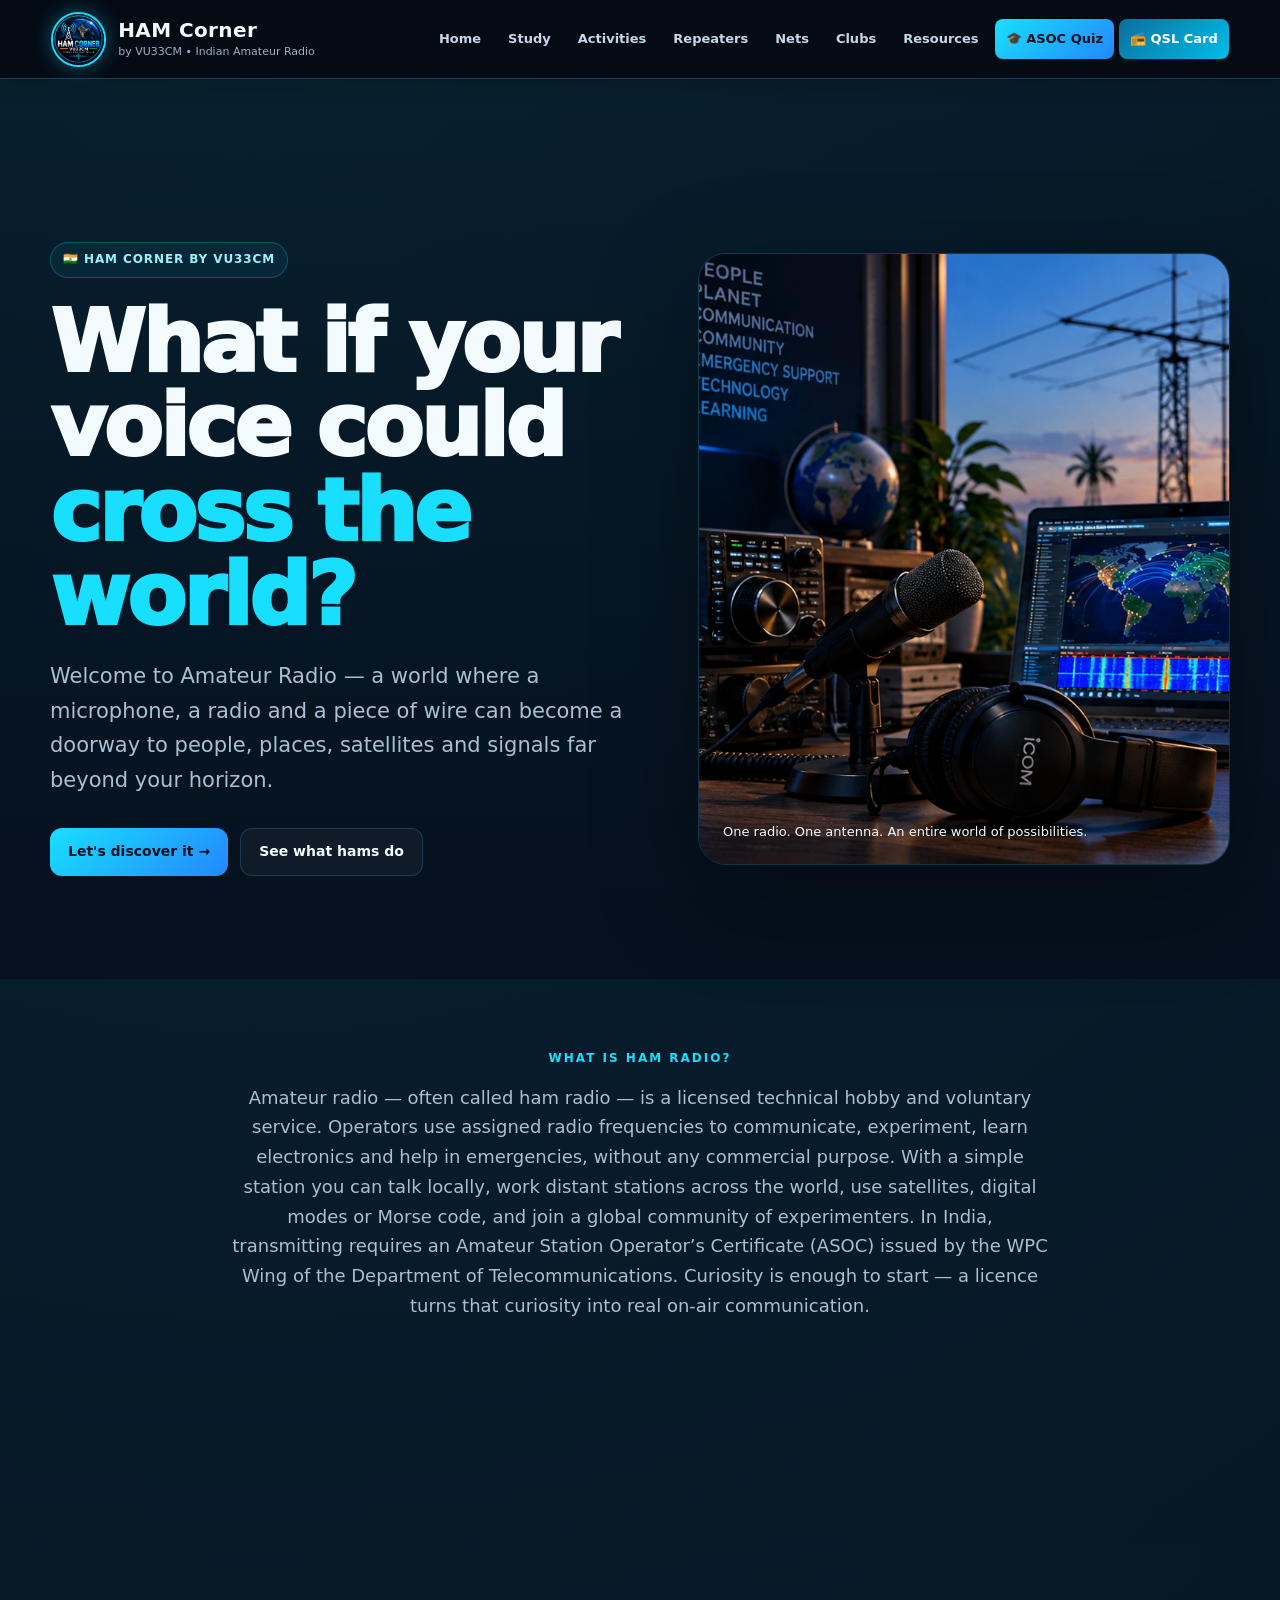
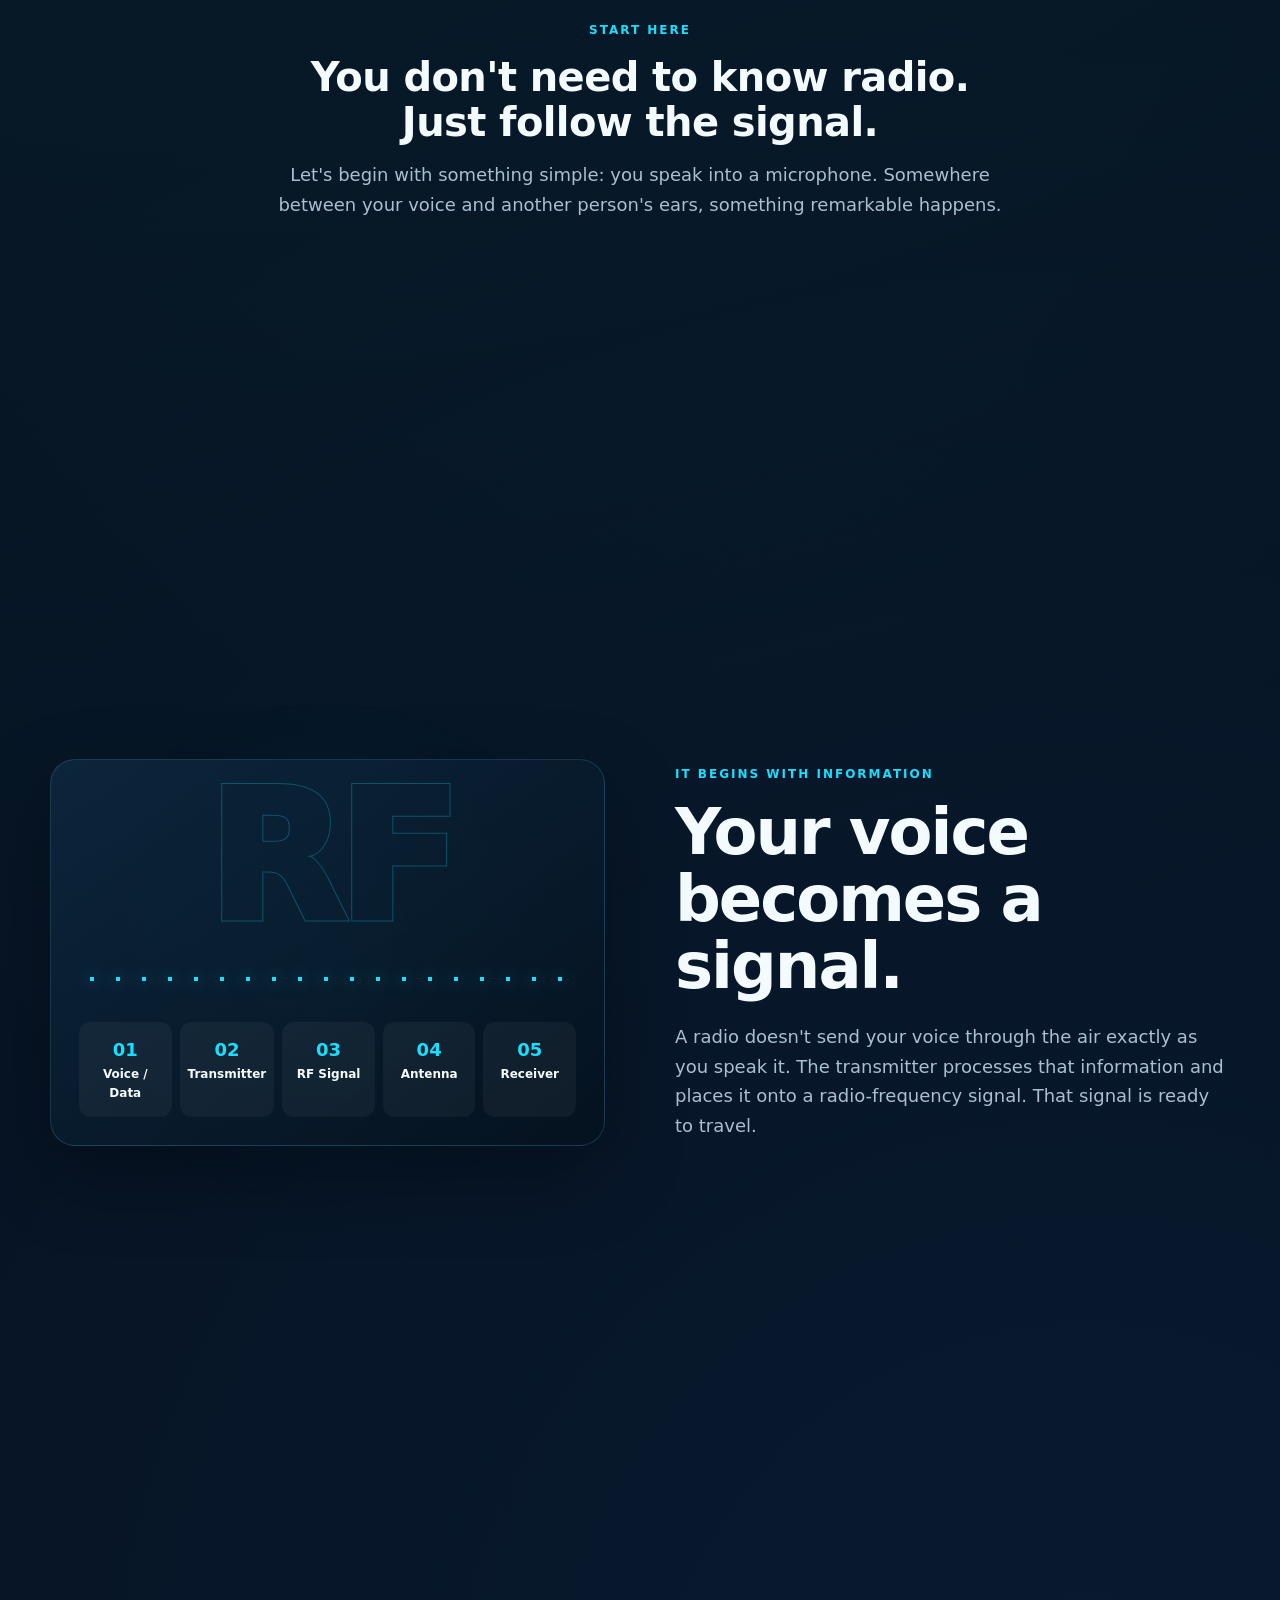
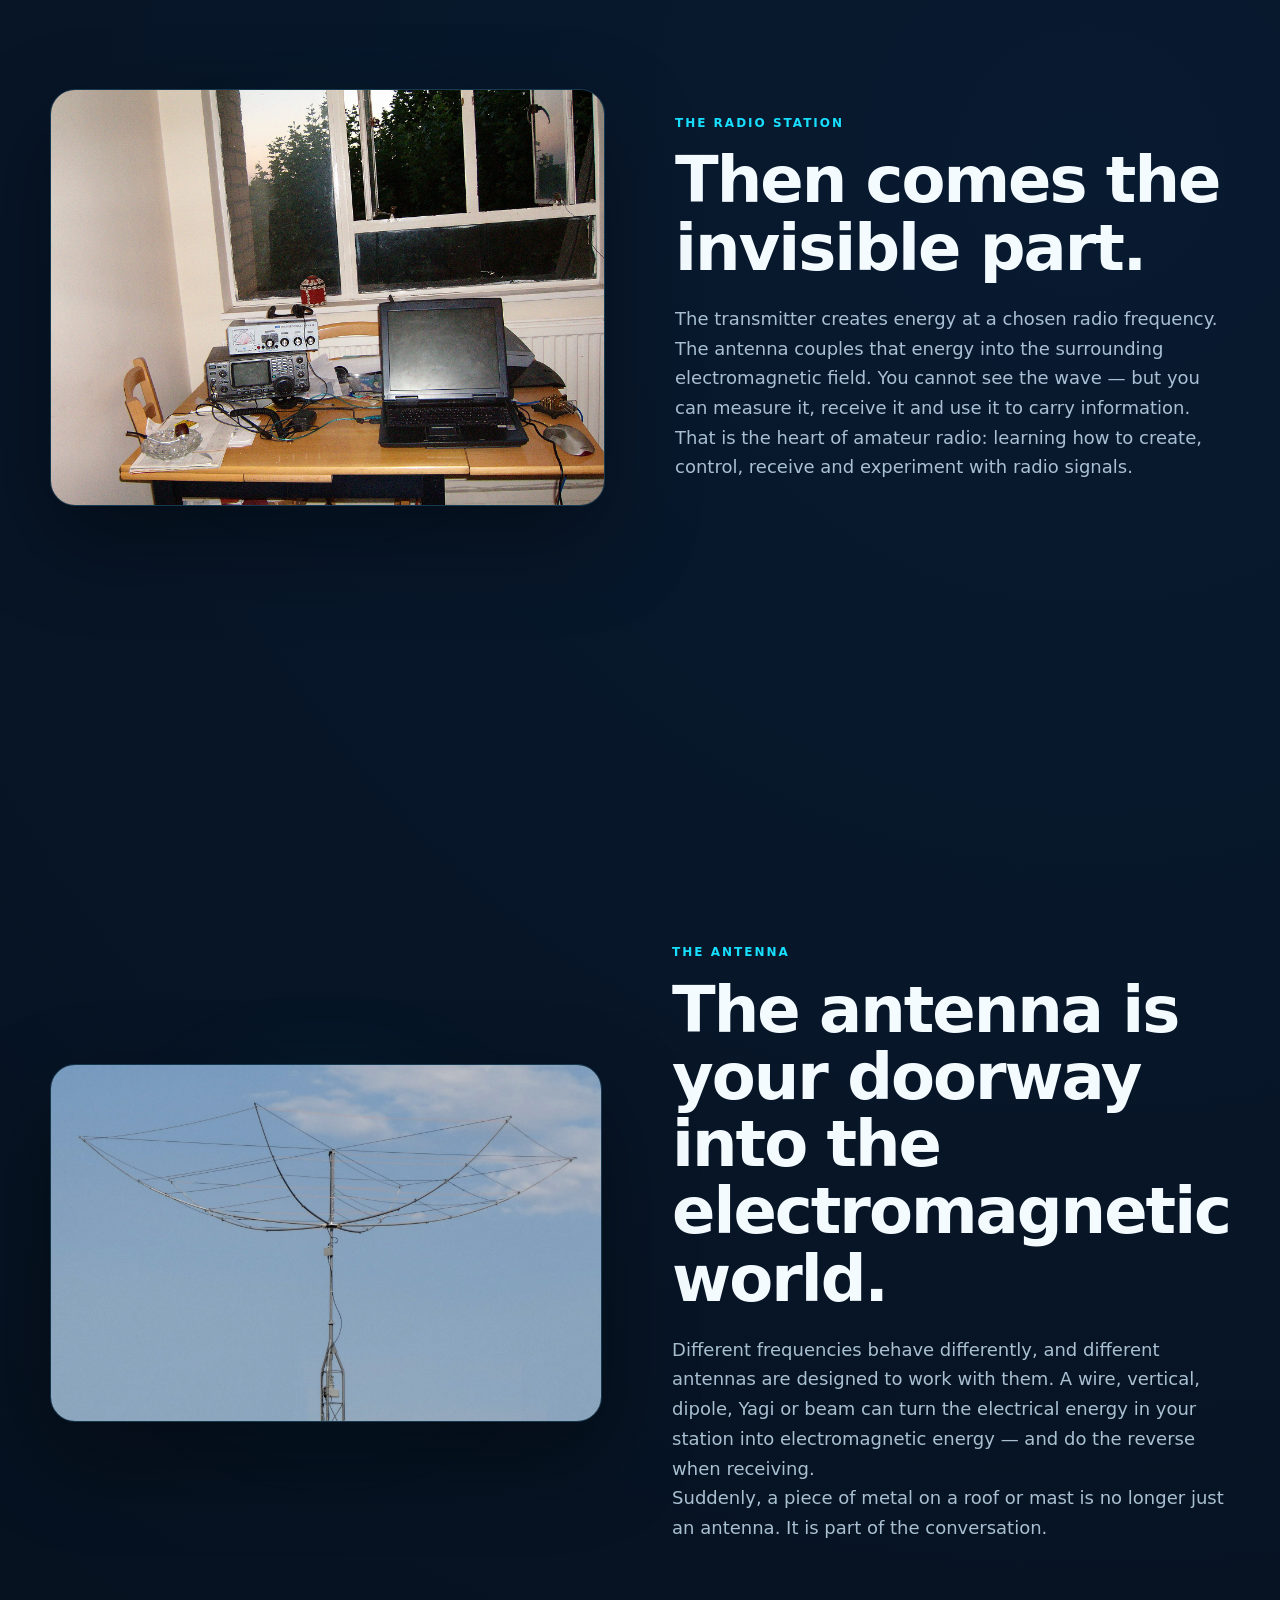
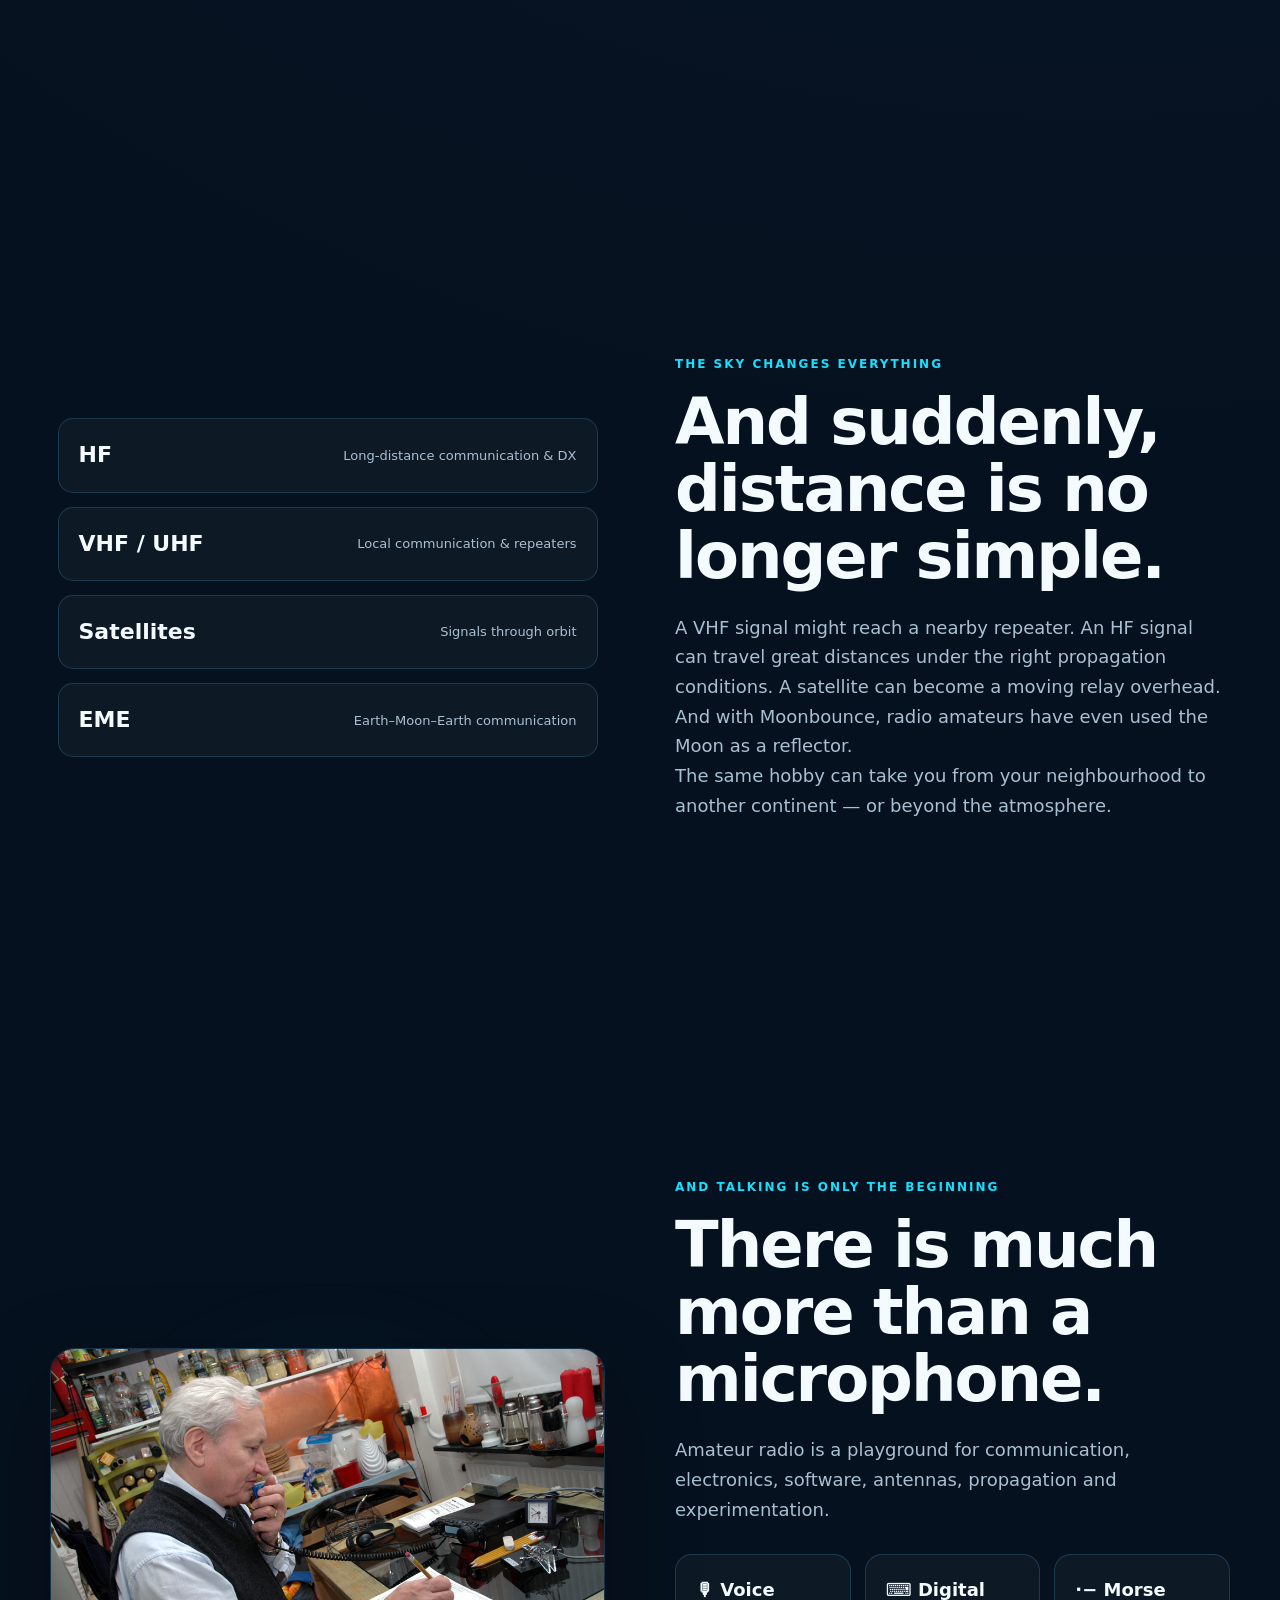
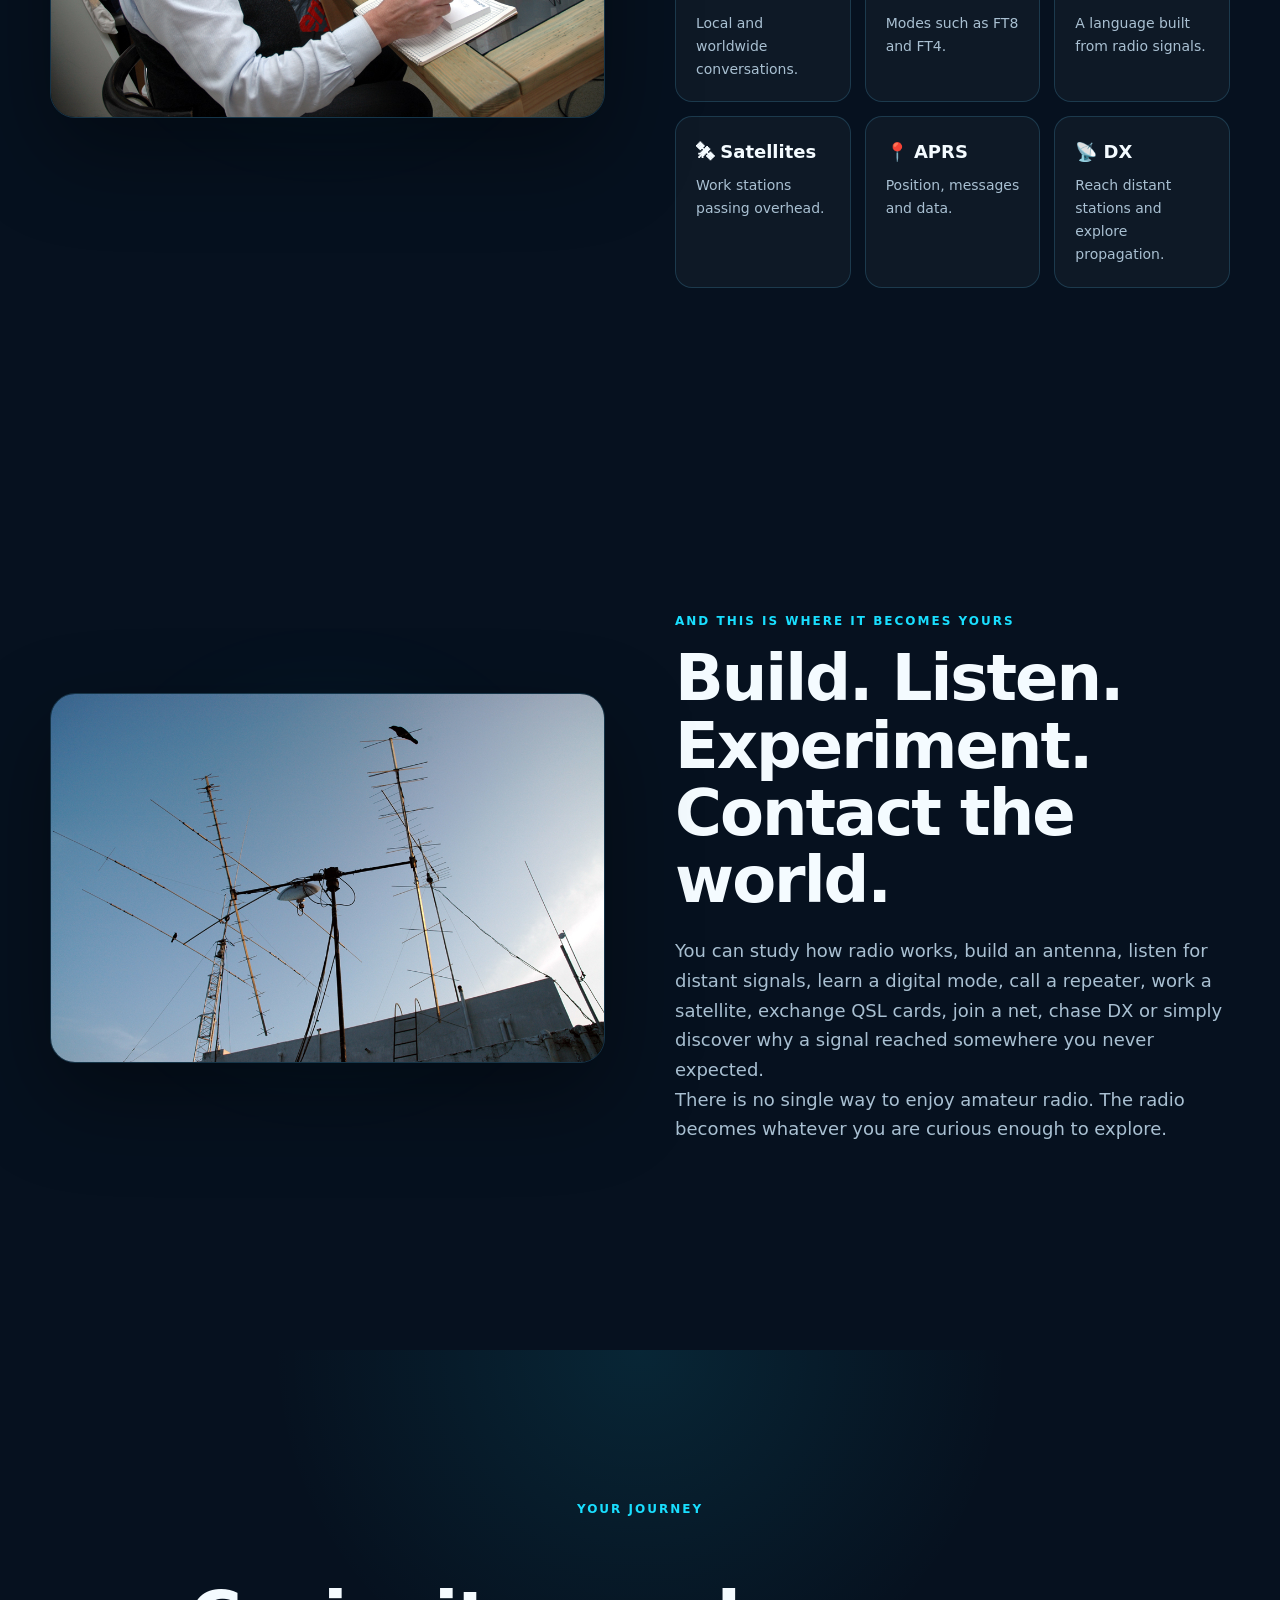
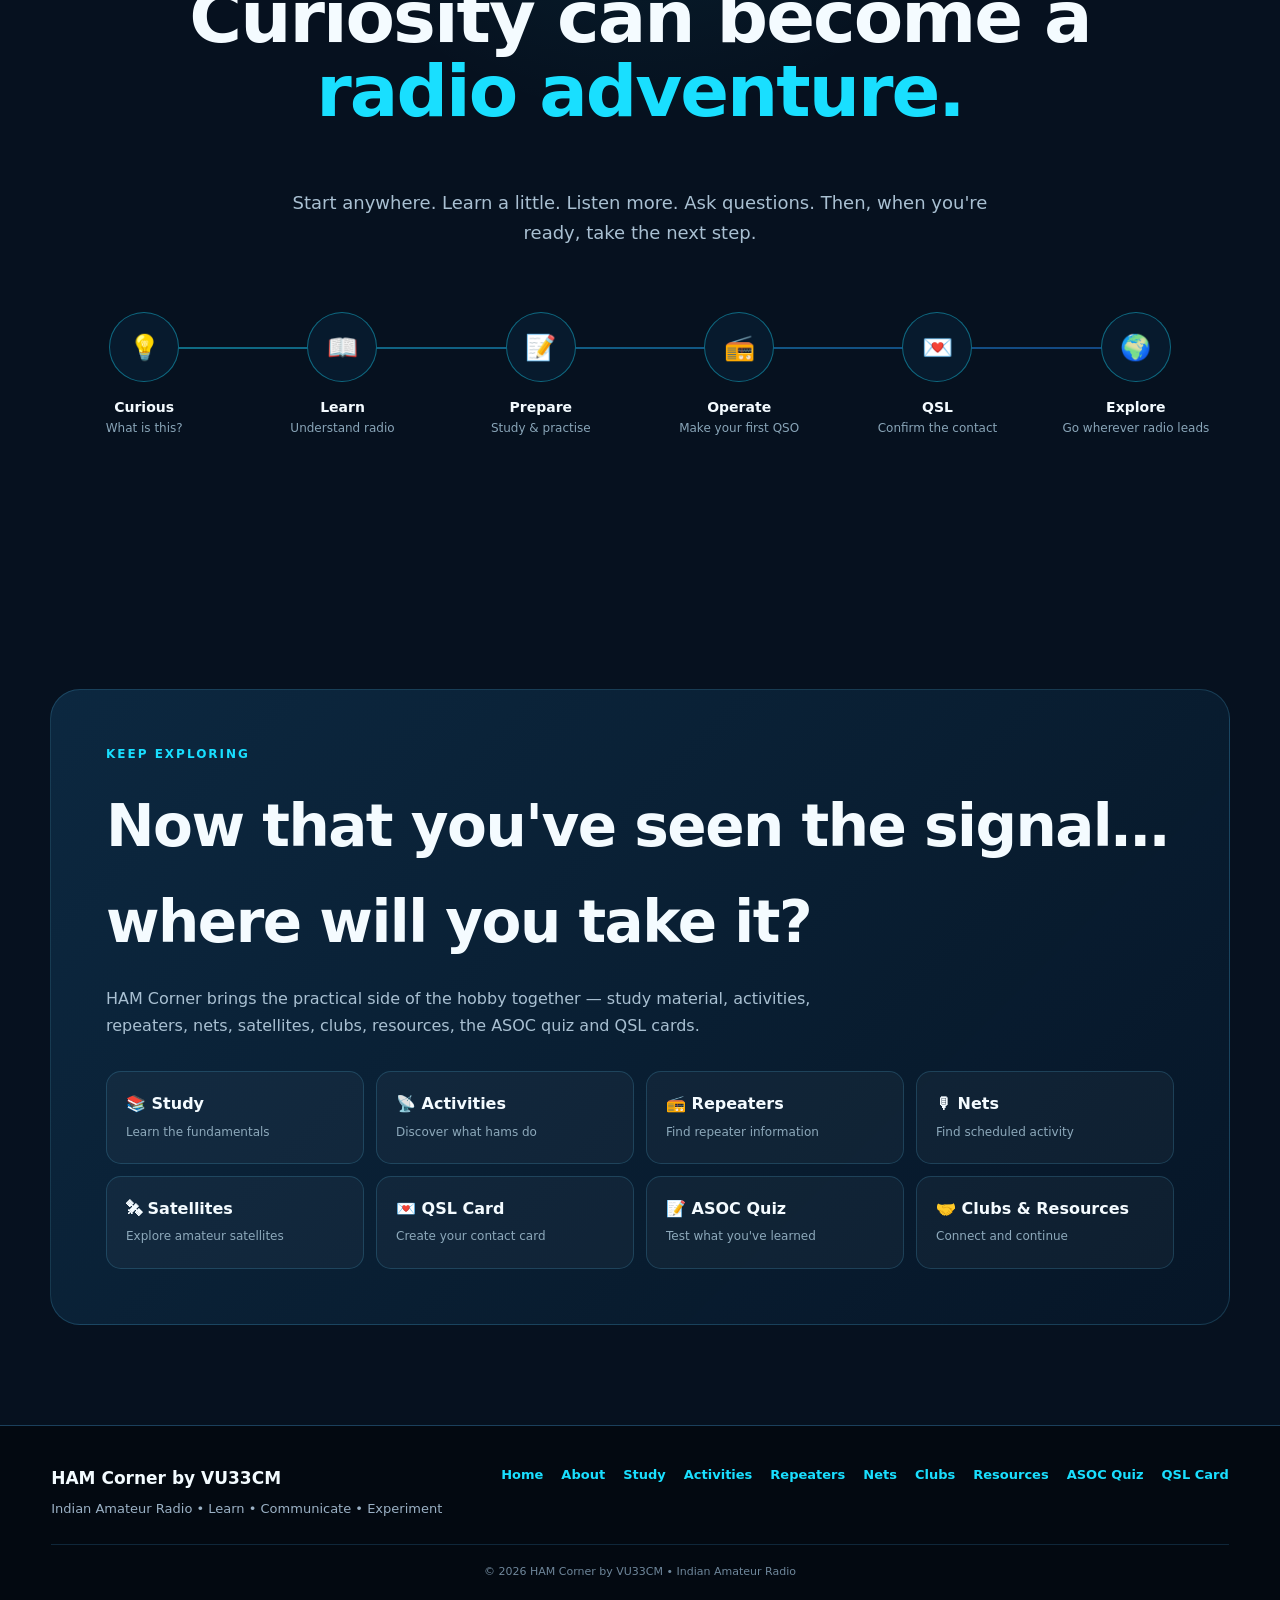
==== commit 47c515df: "Update index.html" ====
--- a/index.html
+++ b/index.html
@@ -7,7 +7,6 @@
 <meta name="description" content="HAM Corner by VU33CM — discover amateur radio through a guided journey from voice and radio waves to antennas, propagation, satellites, digital modes and your first QSO.">
 <title>HAM Corner by VU33CM | What is HAM Radio?</title>
 <link rel="icon" href="logo.png" type="image/png">
-
 <style>
 :root{
   --bg:#06111f;
@@ -19,11 +18,8 @@
   --line:rgba(93,211,255,.18);
   --max:1180px;
 }
-
 *{box-sizing:border-box}
-
 html{scroll-behavior:smooth}
-
 body{
   margin:0;
   color:var(--white);
@@ -37,19 +33,15 @@
   -webkit-font-smoothing:antialiased;
   overflow-x:hidden;
 }
-
 a{color:inherit}
 img{max-width:100%;display:block}
-
 .container{
   width:min(var(--max),calc(100% - 40px));
   margin:auto;
 }
-
 /* =========================
    HEADER
 ========================= */
-
 .site-header{
   position:fixed;
   top:0;
@@ -60,21 +52,18 @@
   backdrop-filter:blur(18px);
   border-bottom:1px solid rgba(255,255,255,.07);
 }
-
 .nav{
   min-height:76px;
   display:flex;
   align-items:center;
   gap:24px;
 }
-
 .brand{
   display:flex;
   align-items:center;
   gap:12px;
   text-decoration:none;
 }
-
 .brand-logo{
   width:48px;
   height:48px;
@@ -82,30 +71,25 @@
   overflow:hidden;
   box-shadow:0 0 25px rgba(25,223,255,.2);
 }
-
 .brand-logo img{
   width:100%;
   height:100%;
   object-fit:contain;
 }
-
 .brand strong{
   font-size:17px;
 }
-
 .brand small{
   display:block;
   color:#8da8bc;
   font-size:10px;
   letter-spacing:1.3px;
 }
-
 .nav-links{
   margin-left:auto;
   display:flex;
   gap:5px;
 }
-
 .nav-links a{
   text-decoration:none;
   color:#c7d8e4;
@@ -114,12 +98,10 @@
   border-radius:9px;
   transition:.25s;
 }
-
 .nav-links a:hover{
   background:rgba(25,223,255,.09);
   color:var(--cyan);
 }
-
 .menu{
   display:none;
   margin-left:auto;
@@ -130,11 +112,9 @@
   padding:9px 12px;
   font-size:18px;
 }
-
 /* =========================
    HERO
 ========================= */
-
 .hero{
   min-height:100vh;
   display:grid;
@@ -142,7 +122,6 @@
   padding:130px 0 70px;
   position:relative;
 }
-
 .hero:before{
   content:"";
   position:absolute;
@@ -155,14 +134,12 @@
       var(--bg) 95%
     );
 }
-
 .hero-grid{
   display:grid;
   grid-template-columns:1.05fr .95fr;
   gap:60px;
   align-items:center;
 }
-
 .eyebrow{
   display:inline-flex;
   padding:7px 12px;
@@ -175,7 +152,6 @@
   letter-spacing:.9px;
   text-transform:uppercase;
 }
-
 .hero h1{
   font-size:clamp(48px,7vw,86px);
   line-height:.98;
@@ -183,24 +159,20 @@
   margin:22px 0;
   font-weight:950;
 }
-
 .hero h1 span{
   color:var(--cyan);
 }
-
 .hero p{
   font-size:clamp(18px,2vw,21px);
   color:var(--muted);
   max-width:680px;
 }
-
 .hero-actions{
   display:flex;
   flex-wrap:wrap;
   gap:12px;
   margin-top:30px;
 }
-
 .btn{
   display:inline-flex;
   align-items:center;
@@ -215,21 +187,17 @@
   border:1px solid var(--line);
   transition:.25s;
 }
-
 .btn.primary{
   background:linear-gradient(135deg,#19dfff,#2388ff);
   color:#03101b;
   border:0;
 }
-
 .btn.secondary{
   background:rgba(255,255,255,.04);
 }
-
 .btn:hover{
   transform:translateY(-2px);
 }
-
 .hero-art{
   position:relative;
   border-radius:28px;
@@ -237,13 +205,11 @@
   border:1px solid rgba(25,223,255,.18);
   box-shadow:0 30px 100px rgba(0,0,0,.4);
 }
-
 .hero-art img{
   width:100%;
   height:610px;
   object-fit:cover;
 }
-
 .hero-caption{
   position:absolute;
   bottom:22px;
@@ -252,11 +218,9 @@
   z-index:2;
   font-size:13px;
 }
-
 /* =========================
    STORY
 ========================= */
-
 .story-intro{
   min-height:80vh;
   display:grid;
@@ -264,7 +228,6 @@
   text-align:center;
   padding:100px 0;
 }
-
 .story-intro h2,
 .story-copy h2{
   font-size:clamp(38px,5vw,66px);
@@ -273,7 +236,6 @@
   margin:0 0 22px;
   font-weight:900;
 }
-
 .story-intro p,
 .story-copy p{
   color:var(--muted);
@@ -281,29 +243,24 @@
   max-width:760px;
   margin:0 auto;
 }
-
 .story-block{
   min-height:105vh;
   display:grid;
   align-items:center;
   padding:100px 0;
 }
-
 .story-grid{
   display:grid;
   grid-template-columns:1fr 1fr;
   gap:70px;
   align-items:center;
 }
-
 .story-block:nth-child(even) .story-copy{
   order:2;
 }
-
 .story-block:nth-child(even) .story-visual{
   order:1;
 }
-
 .kicker{
   color:var(--cyan);
   font-size:12px;
@@ -312,13 +269,11 @@
   font-weight:900;
   margin-bottom:14px;
 }
-
 .story-copy p{
   max-width:570px;
   margin-left:0;
   margin-right:0;
 }
-
 .story-visual{
   min-height:480px;
   display:flex;
@@ -326,7 +281,6 @@
   justify-content:center;
   position:relative;
 }
-
 .photo{
   width:100%;
   max-height:620px;
@@ -335,7 +289,6 @@
   border:1px solid var(--line);
   box-shadow:0 35px 90px rgba(0,0,0,.38);
 }
-
 .glow{
   position:absolute;
   width:240px;
@@ -345,11 +298,9 @@
   filter:blur(70px);
   z-index:-1;
 }
-
 /* =========================
    SCROLL REVEAL
 ========================= */
-
 .reveal{
   opacity:0;
   transform:translateY(55px) scale(.985);
@@ -357,16 +308,13 @@
     opacity .9s cubic-bezier(.16,1,.3,1),
     transform 1s cubic-bezier(.16,1,.3,1);
 }
-
 .reveal.visible{
   opacity:1;
   transform:none;
 }
-
 /* =========================
    SIGNAL
 ========================= */
-
 .signal-box{
   width:100%;
   padding:28px;
@@ -380,7 +328,6 @@
   border:1px solid var(--line);
   box-shadow:0 30px 80px rgba(0,0,0,.3);
 }
-
 .big-word{
   font-size:clamp(80px,14vw,180px);
   line-height:.8;
@@ -390,13 +337,11 @@
   -webkit-text-stroke:1px rgba(25,223,255,.28);
   text-align:center;
 }
-
 .signal-line{
   height:90px;
   position:relative;
   overflow:hidden;
 }
-
 .signal-line:before{
   content:"";
   position:absolute;
@@ -414,19 +359,16 @@
   filter:drop-shadow(0 0 8px rgba(25,223,255,.8));
   animation:flow 2s linear infinite;
 }
-
 @keyframes flow{
   to{
     transform:translateX(52px);
   }
 }
-
 .signal-path{
   display:grid;
   grid-template-columns:repeat(5,1fr);
   gap:8px;
 }
-
 .signal-step{
   padding:13px 8px;
   text-align:center;
@@ -435,24 +377,20 @@
   font-size:12px;
   font-weight:800;
 }
-
 .signal-step b{
   display:block;
   color:var(--cyan);
   font-size:18px;
 }
-
 /* =========================
    FREQUENCY
 ========================= */
-
 .frequency{
   display:grid;
   gap:14px;
   width:100%;
   max-width:540px;
 }
-
 .freq-row{
   display:flex;
   justify-content:space-between;
@@ -462,27 +400,22 @@
   border-radius:15px;
   background:rgba(255,255,255,.035);
 }
-
 .freq-row strong{
   font-size:22px;
 }
-
 .freq-row span{
   color:var(--muted);
   font-size:13px;
 }
-
 /* =========================
    MODES
 ========================= */
-
 .modes{
   display:grid;
   grid-template-columns:repeat(3,1fr);
   gap:14px;
   margin-top:30px;
 }
-
 .mode{
   padding:20px;
   border-radius:17px;
@@ -490,25 +423,20 @@
   border:1px solid var(--line);
   transition:.3s;
 }
-
 .mode:hover{
   transform:translateY(-5px);
   border-color:rgba(25,223,255,.4);
 }
-
 .mode b{
   font-size:18px;
 }
-
 .mode p{
   font-size:14px;
   margin:7px 0 0;
 }
-
 /* =========================
    JOURNEY
 ========================= */
-
 .journey{
   padding:150px 0;
   background:
@@ -518,14 +446,12 @@
       transparent 35%
     );
 }
-
 .journey h2{
   text-align:center;
   font-size:clamp(42px,6vw,72px);
   line-height:1.03;
   letter-spacing:-2px;
 }
-
 .journey-sub{
   text-align:center;
   color:var(--muted);
@@ -533,14 +459,12 @@
   margin:20px auto 65px;
   font-size:18px;
 }
-
 .path{
   display:grid;
   grid-template-columns:repeat(6,1fr);
   gap:10px;
   position:relative;
 }
-
 .path:before{
   content:"";
   position:absolute;
@@ -551,13 +475,11 @@
   background:linear-gradient(90deg,var(--cyan),var(--blue));
   opacity:.45;
 }
-
 .path-item{
   position:relative;
   text-align:center;
   z-index:1;
 }
-
 .path-dot{
   width:70px;
   height:70px;
@@ -569,27 +491,22 @@
   border:1px solid rgba(25,223,255,.4);
   font-size:25px;
 }
-
 .path-item strong{
   display:block;
   margin-top:14px;
   font-size:14px;
 }
-
 .path-item span{
   display:block;
   color:#89a5b8;
   font-size:12px;
 }
-
 /* =========================
    EXPLORE
 ========================= */
-
 .explore{
   padding:100px 0;
 }
-
 .explore-panel{
   padding:55px;
   border-radius:30px;
@@ -601,25 +518,21 @@
     );
   border:1px solid var(--line);
 }
-
 .explore-panel h2{
   font-size:clamp(36px,5vw,58px);
   margin:0 0 15px;
   letter-spacing:-1.5px;
 }
-
 .explore-panel p{
   color:var(--muted);
   max-width:720px;
 }
-
 .link-grid{
   display:grid;
   grid-template-columns:repeat(4,1fr);
   gap:12px;
   margin-top:32px;
 }
-
 .link-card{
   text-decoration:none;
   padding:19px;
@@ -628,25 +541,20 @@
   background:rgba(255,255,255,.035);
   transition:.25s;
 }
-
 .link-card:hover{
   transform:translateY(-4px);
   border-color:rgba(25,223,255,.5);
 }
-
 .link-card strong{
   display:block;
 }
-
 .link-card span{
   font-size:12px;
   color:#8da9bb;
 }
-
 /* =========================
    FOOTER
 ========================= */
-
 .footer{
   padding:55px 0 35px;
   border-top:1px solid rgba(255,255,255,.07);
@@ -654,19 +562,15 @@
   text-align:center;
   font-size:13px;
 }
-
 .credits{
   margin-top:16px;
   font-size:11px;
   line-height:1.7;
 }
-
 /* =========================
    TABLET
 ========================= */
-
 @media(max-width:1000px){
-
   .nav-links{
     display:none;
     position:absolute;
@@ -679,146 +583,113 @@
     border-radius:14px;
     flex-wrap:wrap;
   }
-
   .nav-links.open{
     display:flex;
   }
-
   .nav-links a{
     flex:1 1 30%;
     text-align:center;
   }
-
   .menu{
     display:block;
   }
-
   .hero-grid,
   .story-grid{
     grid-template-columns:1fr;
     gap:40px;
   }
-
   .story-block:nth-child(even) .story-copy,
   .story-block:nth-child(even) .story-visual{
     order:initial;
   }
-
   .hero-art img{
     height:480px;
   }
-
   .story-block{
     min-height:auto;
   }
-
   .path{
     grid-template-columns:repeat(3,1fr);
   }
-
   .path:before{
     display:none;
   }
-
   .link-grid{
     grid-template-columns:repeat(2,1fr);
   }
 }
-
 /* =========================
    MOBILE
 ========================= */
-
 @media(max-width:600px){
-
   .container{
     width:min(100% - 26px,var(--max));
   }
-
   .nav{
     min-height:68px;
   }
-
   .brand-logo{
     width:42px;
     height:42px;
   }
-
   .hero{
     padding-top:105px;
   }
-
   .hero h1{
     font-size:46px;
     letter-spacing:-2px;
   }
-
   .hero p{
     font-size:17px;
   }
-
   .hero-art img{
     height:370px;
   }
-
   .story-intro{
     min-height:70vh;
   }
-
   .story-intro h2,
   .story-copy h2{
     font-size:39px;
     letter-spacing:-1.2px;
   }
-
   .story-copy p{
     font-size:16px;
   }
-
   .story-visual{
     min-height:340px;
   }
-
   .signal-path{
     grid-template-columns:1fr 1fr;
   }
-
   .modes,
   .link-grid{
     grid-template-columns:1fr;
   }
-
   .explore-panel{
     padding:30px 22px;
   }
-
   .path{
     grid-template-columns:1fr 1fr;
   }
-
   .path-dot{
     width:58px;
     height:58px;
   }
 }
-
 /* =========================
    REDUCED MOTION
 ========================= */
-
 @media(prefers-reduced-motion:reduce){
-
   html{
     scroll-behavior:auto;
   }
-
   *,
   *:before,
   *:after{
     animation:none!important;
     transition:none!important;
   }
-
   .reveal{
     opacity:1;
     transform:none;
@@ -826,34 +697,25 @@
 }
 </style>
 </head>
-
 <body>
-
 <header class="site-header">
   <div class="container nav">
-
     <a class="brand" href="index.html">
-
       <div class="brand-logo">
         <img src="logo.png" alt="HAM Corner VU33CM">
       </div>
-
       <div>
         <strong>HAM Corner</strong>
         <small>VU33CM • INDIAN AMATEUR RADIO</small>
       </div>
-
     </a>
-
     <button
       class="menu"
       id="menuButton"
       aria-label="Open navigation">
       ☰
     </button>
-
     <nav class="nav-links" id="navLinks">
-
       <a href="index.html">Home</a>
       <a href="study.html">Study</a>
       <a href="activities.html">Activities</a>
@@ -863,198 +725,146 @@
       <a href="resources.html">Resources</a>
       <a href="quiz.html">ASOC Quiz</a>
       <a href="qsl.html">QSL Card</a>
-
     </nav>
-
   </div>
 </header>
-
 <main>
-
 <!-- HERO -->
-
 <section class="hero" id="top">
-
   <div class="container hero-grid">
-
     <div class="reveal">
-
       <span class="eyebrow">
         🇮🇳 HAM Corner by VU33CM
       </span>
-
       <h1>
         What if your voice could
         <span>cross the world?</span>
       </h1>
-
       <p>
         Welcome to Amateur Radio — a world where a microphone,
         a radio and a piece of wire can become a doorway to people,
         places, satellites and signals far beyond your horizon.
       </p>
-
       <div class="hero-actions">
-
         <a class="btn primary" href="#story">
           Let's discover it →
         </a>
-
         <a class="btn secondary" href="activities.html">
           See what hams do
         </a>
-
-      </div>
-
-    </div>
-
+      </div>
+    </div>
     <div class="hero-art">
-
       <img
         src="Home.png"
         alt="Amateur radio station">
-
       <div class="hero-caption">
         One radio. One antenna. An entire world of possibilities.
       </div>
-
-    </div>
-
+    </div>
   </div>
-
 </section>
 
+<!-- WHAT IS HAM RADIO -->
+<section class="story-intro" style="min-height:auto;padding:70px 0 40px;">
+  <div class="container reveal">
+    <div class="kicker">What is ham radio?</div>
+    <p style="max-width:820px;margin:0 auto;font-size:18px;color:var(--muted);">
+      Amateur radio — often called ham radio — is a licensed technical hobby and voluntary service.
+      Operators use assigned radio frequencies to communicate, experiment, learn electronics and help in emergencies, without any commercial purpose.
+      With a simple station you can talk locally, work distant stations across the world, use satellites, digital modes or Morse code, and join a global community of experimenters.
+      In India, transmitting requires an Amateur Station Operator’s Certificate (ASOC) issued by the WPC Wing of the Department of Telecommunications.
+      Curiosity is enough to start — a licence turns that curiosity into real on-air communication.
+    </p>
+  </div>
+</section>
 
 <!-- INTRO -->
-
 <section class="story-intro" id="story">
-
   <div class="container reveal">
-
     <div class="kicker">
       Start here
     </div>
-
     <h2>
       You don't need to know radio.<br>
       Just follow the signal.
     </h2>
-
     <p>
       Let's begin with something simple:
       you speak into a microphone.
       Somewhere between your voice and another person's ears,
       something remarkable happens.
     </p>
-
   </div>
-
 </section>
-
-
 <!-- VOICE -->
-
 <section class="story-block">
-
   <div class="container story-grid">
-
     <div class="story-copy reveal">
-
       <div class="kicker">
         It begins with information
       </div>
-
       <h2>
         Your voice becomes a signal.
       </h2>
-
       <p>
         A radio doesn't send your voice through the air exactly as you speak it.
         The transmitter processes that information and places it onto a
         radio-frequency signal.
         That signal is ready to travel.
       </p>
-
-    </div>
-
+    </div>
     <div class="story-visual reveal">
-
       <div class="glow"></div>
-
       <div class="signal-box">
-
         <div class="big-word">
           RF
         </div>
-
         <div class="signal-line"></div>
-
         <div class="signal-path">
-
           <div class="signal-step">
             <b>01</b>
             Voice / Data
           </div>
-
           <div class="signal-step">
             <b>02</b>
             Transmitter
           </div>
-
           <div class="signal-step">
             <b>03</b>
             RF Signal
           </div>
-
           <div class="signal-step">
             <b>04</b>
             Antenna
           </div>
-
           <div class="signal-step">
             <b>05</b>
             Receiver
           </div>
-
         </div>
-
-      </div>
-
-    </div>
-
+      </div>
+    </div>
   </div>
-
 </section>
-
-
 <!-- RADIO -->
-
 <section class="story-block">
-
   <div class="container story-grid">
-
     <div class="story-visual reveal">
-
       <div class="glow"></div>
-
       <img
         class="photo"
         src="images/ham-shack.jpg"
         alt="Amateur radio station"
         loading="lazy">
-
-    </div>
-
+    </div>
     <div class="story-copy reveal">
-
       <div class="kicker">
         The radio station
       </div>
-
       <h2>
         Then comes the invisible part.
       </h2>
-
       <p>
         The transmitter creates energy at a chosen radio frequency.
         The antenna couples that energy into the surrounding
@@ -1062,36 +872,24 @@
         You cannot see the wave — but you can measure it,
         receive it and use it to carry information.
       </p>
-
       <p>
         That is the heart of amateur radio:
         learning how to create, control, receive and experiment
         with radio signals.
       </p>
-
-    </div>
-
+    </div>
   </div>
-
 </section>
-
-
 <!-- ANTENNA -->
-
 <section class="story-block">
-
   <div class="container story-grid">
-
     <div class="story-copy reveal">
-
       <div class="kicker">
         The antenna
       </div>
-
       <h2>
         The antenna is your doorway into the electromagnetic world.
       </h2>
-
       <p>
         Different frequencies behave differently,
         and different antennas are designed to work with them.
@@ -1099,76 +897,52 @@
         energy in your station into electromagnetic energy —
         and do the reverse when receiving.
       </p>
-
       <p>
         Suddenly, a piece of metal on a roof or mast is no longer
         just an antenna.
         It is part of the conversation.
       </p>
-
-    </div>
-
+    </div>
     <div class="story-visual reveal">
-
       <div class="glow"></div>
-
       <img
         class="photo"
         src="images/antenna.jpg"
         alt="Amateur radio antenna"
         loading="lazy">
-
-    </div>
-
+    </div>
   </div>
-
 </section>
-
-
 <!-- PROPAGATION -->
-
 <section class="story-block">
-
   <div class="container story-grid">
-
     <div class="story-visual reveal">
-
       <div class="frequency">
-
         <div class="freq-row">
           <strong>HF</strong>
           <span>Long-distance communication & DX</span>
         </div>
-
         <div class="freq-row">
           <strong>VHF / UHF</strong>
           <span>Local communication & repeaters</span>
         </div>
-
         <div class="freq-row">
           <strong>Satellites</strong>
           <span>Signals through orbit</span>
         </div>
-
         <div class="freq-row">
           <strong>EME</strong>
           <span>Earth–Moon–Earth communication</span>
         </div>
-
-      </div>
-
-    </div>
-
+      </div>
+    </div>
     <div class="story-copy reveal">
-
       <div class="kicker">
         The sky changes everything
       </div>
-
       <h2>
         And suddenly, distance is no longer simple.
       </h2>
-
       <p>
         A VHF signal might reach a nearby repeater.
         An HF signal can travel great distances under the right
@@ -1177,122 +951,83 @@
         And with Moonbounce, radio amateurs have even used
         the Moon as a reflector.
       </p>
-
       <p>
         The same hobby can take you from your neighbourhood
         to another continent — or beyond the atmosphere.
       </p>
-
-    </div>
-
+    </div>
   </div>
-
 </section>
-
-
 <!-- MODES -->
-
 <section class="story-block">
-
   <div class="container story-grid">
-
     <div class="story-copy reveal">
-
       <div class="kicker">
         And talking is only the beginning
       </div>
-
       <h2>
         There is much more than a microphone.
       </h2>
-
       <p>
         Amateur radio is a playground for communication,
         electronics, software, antennas, propagation
         and experimentation.
       </p>
-
       <div class="modes">
-
         <div class="mode">
           <b>🎙 Voice</b>
           <p>Local and worldwide conversations.</p>
         </div>
-
         <div class="mode">
           <b>⌨ Digital</b>
           <p>Modes such as FT8 and FT4.</p>
         </div>
-
         <div class="mode">
           <b>·− Morse</b>
           <p>A language built from radio signals.</p>
         </div>
-
         <div class="mode">
           <b>🛰 Satellites</b>
           <p>Work stations passing overhead.</p>
         </div>
-
         <div class="mode">
           <b>📍 APRS</b>
           <p>Position, messages and data.</p>
         </div>
-
         <div class="mode">
           <b>📡 DX</b>
           <p>Reach distant stations and explore propagation.</p>
         </div>
-
-      </div>
-
-    </div>
-
+      </div>
+    </div>
     <div class="story-visual reveal">
-
       <div class="glow"></div>
-
       <img
         class="photo"
         src="images/operator.jpg"
         alt="Amateur radio operator at a station"
         loading="lazy">
-
-    </div>
-
+    </div>
   </div>
-
 </section>
-
-
 <!-- PERSONAL JOURNEY -->
-
 <section class="story-block">
-
   <div class="container story-grid">
-
     <div class="story-visual reveal">
-
       <div class="glow"></div>
-
       <img
         class="photo"
         src="images/antenna-india.jpg"
         alt="Amateur radio antenna in India"
         loading="lazy">
-
-    </div>
-
+    </div>
     <div class="story-copy reveal">
-
       <div class="kicker">
         And this is where it becomes yours
       </div>
-
       <h2>
         Build. Listen. Experiment. Contact the world.
       </h2>
-
       <p>
         You can study how radio works,
         build an antenna,
@@ -1306,40 +1041,28 @@
         or simply discover why a signal reached somewhere
         you never expected.
       </p>
-
       <p>
         There is no single way to enjoy amateur radio.
         The radio becomes whatever you are curious enough to explore.
       </p>
-
-    </div>
-
+    </div>
   </div>
-
 </section>
-
-
 <!-- JOURNEY -->
-
 <section class="journey">
-
   <div class="container">
-
     <div class="reveal">
-
       <div
         class="kicker"
         style="text-align:center">
         Your journey
       </div>
-
       <h2>
         Curiosity can become a<br>
         <span style="color:var(--cyan)">
           radio adventure.
         </span>
       </h2>
-
       <p class="journey-sub">
         Start anywhere.
         Learn a little.
@@ -1348,176 +1071,124 @@
         Then, when you're ready,
         take the next step.
       </p>
-
-    </div>
-
+    </div>
     <div class="path">
-
       <div class="path-item reveal">
         <div class="path-dot">💡</div>
         <strong>Curious</strong>
         <span>What is this?</span>
       </div>
-
       <div class="path-item reveal">
         <div class="path-dot">📖</div>
         <strong>Learn</strong>
         <span>Understand radio</span>
       </div>
-
       <div class="path-item reveal">
         <div class="path-dot">📝</div>
         <strong>Prepare</strong>
         <span>Study & practise</span>
       </div>
-
       <div class="path-item reveal">
         <div class="path-dot">📻</div>
         <strong>Operate</strong>
         <span>Make your first QSO</span>
       </div>
-
       <div class="path-item reveal">
         <div class="path-dot">💌</div>
         <strong>QSL</strong>
         <span>Confirm the contact</span>
       </div>
-
       <div class="path-item reveal">
         <div class="path-dot">🌍</div>
         <strong>Explore</strong>
         <span>Go wherever radio leads</span>
       </div>
-
-    </div>
-
+    </div>
   </div>
-
 </section>
-
-
 <!-- SITE NAVIGATION -->
-
 <section class="explore">
-
   <div class="container">
-
     <div class="explore-panel reveal">
-
       <div class="kicker">
         Keep exploring
       </div>
-
       <h2>
         Now that you've seen the signal…
         where will you take it?
       </h2>
-
       <p>
         HAM Corner brings the practical side of the hobby together —
         study material, activities, repeaters, nets, satellites,
         clubs, resources, the ASOC quiz and QSL cards.
       </p>
-
       <div class="link-grid">
-
         <a class="link-card" href="study.html">
           <strong>📚 Study</strong>
           <span>Learn the fundamentals</span>
         </a>
-
         <a class="link-card" href="activities.html">
           <strong>📡 Activities</strong>
           <span>Discover what hams do</span>
         </a>
-
         <a class="link-card" href="repeaters.html">
           <strong>📻 Repeaters</strong>
           <span>Find repeater information</span>
         </a>
-
         <a class="link-card" href="nets.html">
           <strong>🎙 Nets</strong>
           <span>Find scheduled activity</span>
         </a>
-
         <a class="link-card" href="satellites.html">
           <strong>🛰 Satellites</strong>
           <span>Explore amateur satellites</span>
         </a>
-
         <a class="link-card" href="qsl.html">
           <strong>💌 QSL Card</strong>
           <span>Create your contact card</span>
         </a>
-
         <a class="link-card" href="quiz.html">
           <strong>📝 ASOC Quiz</strong>
           <span>Test what you've learned</span>
         </a>
-
         <a class="link-card" href="clubs.html">
           <strong>🤝 Clubs & Resources</strong>
           <span>Connect and continue</span>
         </a>
-
-      </div>
-
-    </div>
-
+      </div>
+    </div>
   </div>
-
 </section>
-
 </main>
-
-
 <!-- FOOTER -->
-
 <footer class="footer">
-
   <div class="container">
-
     <strong>
       HAM Corner by VU33CM
     </strong>
-
     <br>
-
     Indian Amateur Radio • People • Technology • Community • Service
-
     <div class="credits">
-
       Image files used by this page:
       <b>ham-shack.jpg</b>,
       <b>antenna.jpg</b>,
       <b>operator.jpg</b>,
       <b>antenna-india.jpg</b>.
-
-    </div>
-
+    </div>
   </div>
-
 </footer>
-
-
 <script>
-
 /* Mobile navigation */
-
 const menuButton =
   document.getElementById("menuButton");
-
 const navLinks =
   document.getElementById("navLinks");
-
 menuButton.addEventListener(
   "click",
   () => {
     navLinks.classList.toggle("open");
   }
 );
-
 navLinks
   .querySelectorAll("a")
   .forEach(
@@ -1526,43 +1197,30 @@
       () => navLinks.classList.remove("open")
     )
   );
-
-
 /* Scroll reveal */
-
 const observer =
   new IntersectionObserver(
     entries => {
-
       entries.forEach(
         entry => {
-
           if(entry.isIntersecting){
             entry.target.classList.add("visible");
           }
-
         }
       );
-
     },
     {
       threshold:.12,
       rootMargin:"0px 0px -7% 0px"
     }
   );
-
-
 document
   .querySelectorAll(".reveal")
   .forEach(
     element => observer.observe(element)
   );
-
 </script>
-
-
 <!-- Existing HAM Corner analytics -->
 <script src="js/analytics.js"></script>
-
 </body>
 </html>
